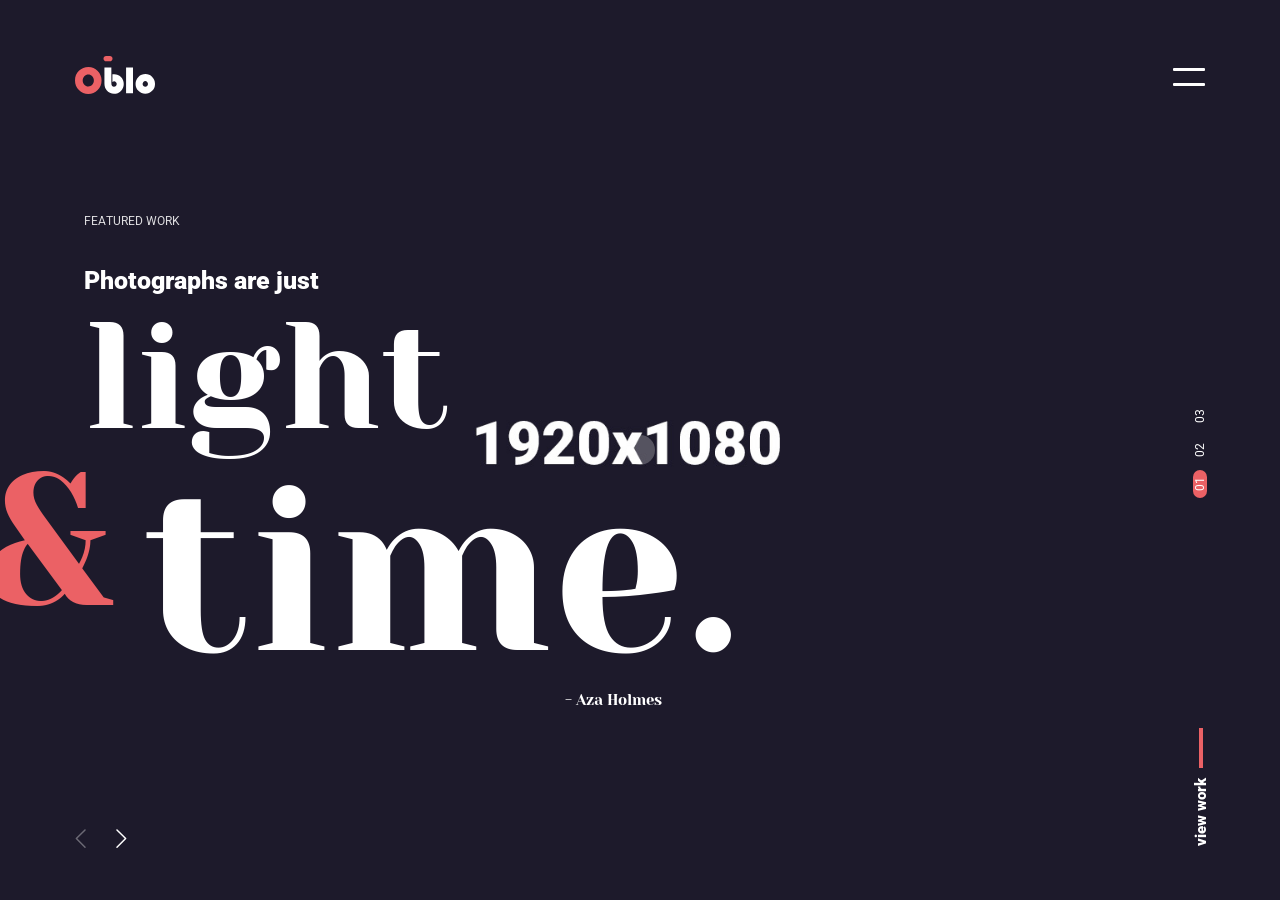
==== index.html @ b9b853b9 "initial commit after videos" ====
<!DOCTYPE html>
<html lang="en" xmlns="http://www.w3.org/1999/xhtml">
  <head>
    <title>Oblo - Showcase Portfolio & Agency Template</title>
    <meta http-equiv="Content-Type" content="text/html; charset=utf-8" />
    <meta http-equiv="X-UA-Compatible" content="IE=edge" />
    <meta name="viewport" content="width=device-width, initial-scale=1" />
    <meta name="HandheldFriendly" content="true" />
    <meta name="author" content="beshleyua" />
    <meta
      name="description"
      content="Creative Agency Portfolio HTML5 Template. Best suited for Portfolio, Agency, Photography, Showcases."
    />

    <!-- fontawesome CSS -->
    <link
      rel="stylesheet"
      href="https://use.fontawesome.com/releases/v5.8.0/css/all.css"
    />

    <!-- fonts googleapis CSS -->
    <link rel="preconnect" href="https://fonts.gstatic.com" />
    <link
      href="https://fonts.googleapis.com/css2?family=Roboto:ital,wght@0,100;0,300;0,400;0,500;0,700;0,900;1,100;1,300;1,400;1,500;1,700;1,900&display=swap"
      rel="stylesheet"
    />
    <link
      href="https://fonts.googleapis.com/css2?family=Yeseva+One&display=swap"
      rel="stylesheet"
    />
    <link
      href="https://fonts.googleapis.com/css2?family=Mr+De+Haviland&display=swap"
      rel="stylesheet"
    />

    <!-- Bootstrap CSS -->
    <link rel="stylesheet" href="css/bootstrap.min.css" />

    <!-- CSS STYLES -->
    <link rel="stylesheet" href="css/animate.css" />
    <link rel="stylesheet" href="css/magnific-popup.css" />
    <link rel="stylesheet" href="css/splitting.css" />
    <link rel="stylesheet" href="css/swiper.css" />
    <link rel="stylesheet" href="css/main.css" />

    <!--[if lt IE 9]>
      <script src="http://css3-mediaqueries-js.googlecode.com/svn/trunk/css3-mediaqueries.js"></script>
      <script src="http://html5shim.googlecode.com/svn/trunk/html5.js"></script>
    <![endif]-->

    <!-- Favicon -->
    <link rel="shortcut icon" href="favicon.ico" type="image/x-icon" />
    <link rel="icon" href="favicon.ico" type="image/x-icon" />
  </head>

  <body>
    <div class="page">
      <!-- Preloader -->
      <div class="preloader">
        <div class="centrize full-width">
          <div class="vertical-center">
            <div class="spinner"></div>
          </div>
        </div>
      </div>

      <!-- Header -->
      <header class="header">
        <!-- Navbar -->
        <div class="navbar">
          <!-- logo -->
          <div class="logo">
            <a href="index.html"><img src="images/logo.svg" alt="" /></a>
          </div>

          <!-- menu btn -->
          <a href="#" class="menu-btn full"><span></span></a>
        </div>

        <!-- Menu Full Overlay -->
        <div class="menu-full-overlay">
          <div class="menu-full-container">
            <div class="container">
              <div class="row">
                <div class="col-xs-12 col-sm-12 col-md-12 col-lg-7 offset-1">
                  <!-- menu full -->
                  <div class="menu-full">
                    <ul>
                      <li class="has-children">
                        <a
                          href="#"
                          class="splitting-text-anim-2"
                          data-splitting="chars"
                          >home</a
                        >
                        <ul>
                          <li class="scrolla-element-anim-1">
                            <a
                              href="index.html"
                              class="splitting-text-anim-1"
                              data-splitting="chars"
                              >main slider</a
                            >
                          </li>
                          <li class="scrolla-element-anim-1">
                            <a
                              href="index-half.html"
                              class="splitting-text-anim-1"
                              data-splitting="chars"
                              >half slider</a
                            >
                          </li>
                          <li class="scrolla-element-anim-1">
                            <a
                              href="index-fullscreen.html"
                              class="splitting-text-anim-1"
                              data-splitting="chars"
                              >fullscreen slider</a
                            >
                          </li>
                          <li class="scrolla-element-anim-1">
                            <a
                              href="index-carousel.html"
                              class="splitting-text-anim-1"
                              data-splitting="chars"
                              >horizontal carousel</a
                            >
                          </li>
                          <li class="scrolla-element-anim-1">
                            <a
                              href="index-onepage.html"
                              class="splitting-text-anim-1"
                              data-splitting="chars"
                              >onepage</a
                            >
                          </li>
                        </ul>
                      </li>
                      <li class="has-children">
                        <a
                          href="#"
                          class="splitting-text-anim-2"
                          data-splitting="chars"
                          >about</a
                        >
                        <ul>
                          <li class="scrolla-element-anim-1">
                            <a
                              href="about-us.html"
                              class="splitting-text-anim-1"
                              data-splitting="chars"
                              >about us</a
                            >
                          </li>
                          <li class="scrolla-element-anim-1">
                            <a
                              href="about.html"
                              class="splitting-text-anim-1"
                              data-splitting="chars"
                              >about me</a
                            >
                          </li>
                        </ul>
                      </li>
                      <li class="has-children">
                        <a
                          href="#"
                          class="splitting-text-anim-2"
                          data-splitting="chars"
                          >work</a
                        >
                        <ul>
                          <li class="scrolla-element-anim-1">
                            <a
                              href="works-2-column.html"
                              class="splitting-text-anim-1"
                              data-splitting="chars"
                              >works 2 column</a
                            >
                          </li>
                          <li class="scrolla-element-anim-1">
                            <a
                              href="works-3-column.html"
                              class="splitting-text-anim-1"
                              data-splitting="chars"
                              >works 3 column</a
                            >
                          </li>
                          <li class="scrolla-element-anim-1">
                            <a
                              href="works-creative.html"
                              class="splitting-text-anim-1"
                              data-splitting="chars"
                              >works creative</a
                            >
                          </li>
                          <li class="scrolla-element-anim-1">
                            <a
                              href="gallery-2-column.html"
                              class="splitting-text-anim-1"
                              data-splitting="chars"
                              >gallery 2 column</a
                            >
                          </li>
                          <li class="scrolla-element-anim-1">
                            <a
                              href="gallery-3-column.html"
                              class="splitting-text-anim-1"
                              data-splitting="chars"
                              >gallery 3 column</a
                            >
                          </li>
                          <li class="scrolla-element-anim-1">
                            <a
                              href="work-single.html"
                              class="splitting-text-anim-1"
                              data-splitting="chars"
                              >work single</a
                            >
                          </li>
                          <li class="scrolla-element-anim-1">
                            <a
                              href="work-single-v2.html"
                              class="splitting-text-anim-1"
                              data-splitting="chars"
                              >work single 2</a
                            >
                          </li>
                        </ul>
                      </li>
                      <li>
                        <a
                          href="contacts.html"
                          class="splitting-text-anim-2"
                          data-splitting="chars"
                          >contact</a
                        >
                      </li>
                      <li>
                        <a
                          href="blog.html"
                          class="splitting-text-anim-2"
                          data-splitting="chars"
                          >blog</a
                        >
                      </li>
                    </ul>
                  </div>
                </div>
              </div>
            </div>
          </div>

          <!-- social -->
          <div class="menu-social-links">
            <a
              href="#"
              target="blank"
              class="splitting-text-anim-1"
              data-splitting="chars"
            >
              Instagram
            </a>
            <a
              href="#"
              target="blank"
              class="splitting-text-anim-1"
              data-splitting="chars"
            >
              Facebook
            </a>
            <a
              href="#"
              target="blank"
              class="splitting-text-anim-1"
              data-splitting="chars"
            >
              Twitter
            </a>
            <a
              href="#"
              target="blank"
              class="splitting-text-anim-1"
              data-splitting="chars"
            >
              linkedin
            </a>
          </div>
        </div>
      </header>

      <!-- Wrapper -->
      <div class="wrapper">
        <!-- Section Main Slider -->
        <div
          class="section main-slider"
          data-dispimgpath="images/pointilize.jpg"
        >
          <div class="swiper-container">
            <div class="swiper-wrapper">
              <div class="swiper-slide">
                <!-- image -->
                <div class="slide">
                  <img
                    src="images/started_slide1.jpg"
                    class="main-slide-item__image"
                    alt=""
                  />
                </div>

                <!-- slide titles -->
                <div class="slide-titles">
                  <div class="container">
                    <div class="row">
                      <div class="col-xs-12 col-sm-12 col-md-12 col-lg-12">
                        <!-- title -->
                        <div class="titles">
                          <div
                            class="label splitting-text-anim-1"
                            data-splitting
                          >
                            featured work
                          </div>
                          <div
                            class="subtitle splitting-text-anim-1"
                            data-splitting
                          >
                            Photographs are just
                          </div>
                          <div class="title">
                            <div
                              class="title-inner splitting-text-anim-2"
                              data-splitting
                            >
                              light<br />
                              <em>&</em> <strong>time.</strong>
                            </div>
                            <span
                              class="author-text splitting-text-anim-1"
                              data-splitting
                              >- Aza Holmes</span
                            >
                          </div>
                        </div>
                      </div>
                    </div>
                  </div>
                  <div class="view-btn">
                    <a
                      href="work-single.html"
                      data-splitting
                      class="splitting-text-anim-1"
                      >view work</a
                    >
                  </div>
                </div>
              </div>

              <div class="swiper-slide">
                <!-- image -->
                <div class="slide">
                  <img
                    src="images/started_slide2.jpg"
                    class="main-slide-item__image"
                    alt=""
                  />
                </div>

                <!-- slide titles -->
                <div class="slide-titles">
                  <div class="container">
                    <div class="row">
                      <div class="col-xs-12 col-sm-12 col-md-12 col-lg-12">
                        <div class="titles right dark">
                          <div
                            class="label splitting-text-anim-1"
                            data-splitting
                          >
                            featured work
                          </div>
                          <div
                            class="subtitle splitting-text-anim-1"
                            data-splitting
                          >
                            Let’s
                          </div>
                          <div class="title">
                            <div
                              class="title-inner splitting-text-anim-2"
                              data-splitting
                            >
                              have <br />
                              fun. <br />
                              be fit!
                            </div>
                          </div>
                        </div>
                      </div>
                    </div>
                  </div>
                  <div class="view-btn">
                    <a
                      href="work-single-v2.html"
                      data-splitting
                      class="splitting-text-anim-1"
                      >view work</a
                    >
                  </div>
                </div>
              </div>

              <div class="swiper-slide">
                <!-- image -->
                <div class="slide">
                  <img
                    src="images/started_slide3.jpg"
                    class="main-slide-item__image"
                    alt=""
                  />
                </div>

                <!-- slide titles -->
                <div class="slide-titles">
                  <div class="container">
                    <div class="row">
                      <div class="col-xs-12 col-sm-12 col-md-12 col-lg-12">
                        <div class="titles dark center">
                          <div
                            class="label splitting-text-anim-1"
                            data-splitting
                          >
                            featured work
                          </div>
                          <div class="title">
                            <div
                              class="title-inner splitting-text-anim-2"
                              data-splitting
                            >
                              God is in the details
                            </div>
                          </div>
                          <div
                            class="subtitle splitting-text-anim-1"
                            data-splitting
                          >
                            Let’s create beautiful world
                          </div>
                        </div>
                      </div>
                    </div>
                  </div>
                  <div class="view-btn">
                    <a
                      href="work-single.html"
                      data-splitting
                      class="splitting-text-anim-1"
                      >view work</a
                    >
                  </div>
                </div>
              </div>
            </div>

            <!-- pagination -->
            <div
              class="swiper-pagination scrolla-element-anim-1 scroll-animate"
              data-animate="active"
            ></div>

            <!-- navigation -->
            <div class="swiper-buttons">
              <div class="swiper-button-prev scene-nav scene-nav--prev"></div>
              <div class="swiper-button-next scene-nav scene-nav--next"></div>
            </div>
          </div>

          <!-- slides -->
          <div class="canvas main-slider-items__image"></div>
        </div>
      </div>
    </div>

    <!-- cursor -->
    <div class="cursor"></div>

    <!-- Scripts -->
    <script src="js/jquery.min.js"></script>
    <script src="js/bootstrap.bundle.min.js"></script>
    <script src="js/jquery.validate.min.js"></script>
    <script src="js/swiper.min.js"></script>
    <script src="js/splitting.min.js"></script>
    <script src="js/TweenMax.min.js"></script>
    <script src="js/pixi.min.js"></script>
    <script src="js/cursor.js"></script>
    <script src="js/magnific-popup.js"></script>
    <script src="js/imagesloaded.pkgd.js"></script>
    <script src="js/isotope.pkgd.js"></script>
    <script src="js/jquery.scrolla.js"></script>
    <script src="js/skrollr.js"></script>
    <script src="js/main-slider.js"></script>
    <script src="js/full-slider.js"></script>
    <script src="js/half-slider.js"></script>
    <script src="js/ex-slider.js"></script>
    <script src="js/hero-started.js"></script>
    <script src="js/script.js"></script>
    <!--<script src="js/lazysizes.min.js" async=""></script>
	<script>
		/*Lazy*/
		document.addEventListener('lazybeforeunveil', function(e){
			var bg = e.target.getAttribute('data-bg');
			if(bg){
				e.target.style.backgroundImage = 'url(' + bg + ')';
			}
		});
	</script>-->
  </body>
</html>
---- css/splitting.css ----
/* Recommended styles for Splitting */
.splitting .word,
.splitting .char {
  display: inline-block;
}

/* Psuedo-element chars */
.splitting .char {
  position: relative;
}

/**
 * Populate the psuedo elements with the character to allow for expanded effects
 * Set to `display: none` by default; just add `display: block` when you want
 * to use the psuedo elements
 */
.splitting .char::before,
.splitting .char::after {
  content: attr(data-char);
  position: absolute;
  top: 0;
  left: 0;
  visibility: hidden;
  transition: inherit;
  user-select: none;
}

/* Expanded CSS Variables */

.splitting {
  /* The center word index */
  --word-center: calc((var(--word-total) - 1) / 2);

  /* The center character index */
  --char-center: calc((var(--char-total) - 1) / 2);

  /* The center character index */
  --line-center: calc((var(--line-total) - 1) / 2);
}

.splitting .word {
  /* Pecent (0-1) of the word's position */
  --word-percent: calc(var(--word-index) / var(--word-total));

  /* Pecent (0-1) of the line's position */
  --line-percent: calc(var(--line-index) / var(--line-total));
}

.splitting .char {
  /* Percent (0-1) of the char's position */
  --char-percent: calc(var(--char-index) / var(--char-total));

  /* Offset from center, positive & negative */
  --char-offset: calc(var(--char-index) - var(--char-center));

  /* Absolute distance from center, only positive */
  --distance: calc(
     (var(--char-offset) * var(--char-offset)) / var(--char-center)
  );

  /* Distance from center where -1 is the far left, 0 is center, 1 is far right */
  --distance-sine: calc(var(--char-offset) / var(--char-center));

  /* Distance from center where 1 is far left/far right, 0 is center */
  --distance-percent: calc((var(--distance) / var(--char-center)));
}

.splitting.cells img { width: 100%; display: block; }

@supports ( display: grid ) {
  .splitting.cells {
    position: relative;
    overflow: hidden;
    background-size: cover;
    visibility: hidden;
  }

  .splitting .cell-grid {
    background: inherit;
    position: absolute;
    top: 0; 
    left: 0; 
    width: 100%; 
    height: 100%;
    display: grid;
    grid-template: repeat( var(--row-total), 1fr ) / repeat( var(--col-total), 1fr );
  }

  .splitting .cell {
    background: inherit;
    position: relative;
    overflow: hidden;
  }

  .splitting .cell-inner {
    background: inherit;
    position: absolute;
    visibility: visible;
    /* Size to fit the whole container size */
    width: calc(100% * var(--col-total));
    height: calc(100% * var(--row-total));
    /* Position properly */
    left: calc(-100% * var(--col-index));
    top: calc(-100% * var(--row-index));
  }

  /* Helper variables for advanced effects */
  .splitting .cell {
    --center-x: calc((var(--col-total) - 1) / 2);
    --center-y: calc((var(--row-total) - 1) / 2);

    /* Offset from center, positive & negative */
    --offset-x: calc(var(--col-index) - var(--center-x));
    --offset-y: calc(var(--row-index) - var(--center-y));

    /* Absolute distance from center, only positive */
    --distance-x: calc( (var(--offset-x) * var(--offset-x)) / var(--center-x) );

    /* Absolute distance from center, only positive */
    --distance-y: calc( (var(--offset-y) * var(--offset-y)) / var(--center-y) );
  }
}
---- css/main.css ----
/**
*	Oblo - Creative Agency & Portfolio Template (HTML)
*	Version: 1.1.0
*	Author: beshleyua
*	Author URL: http://themeforest.net/user/beshleyua
*	Copyright © Oblo by beshleyua. All Rights Reserved.
**/

/* TABLE OF CONTENTS
  - Base Styles
  |--Typography
  |--Alignment
  |--Wrapper
  |--Breadcrumbs
  |--Preloader
  |--Cursor
  |--Swiper
  |--Animations
  |--Alignment
  |--Alignment
  - Plugins
  - Header
  |--Menu Horizontal
  |--Menu Full Overlay
  - Footer
  - Pages
  |--Section Main Slider
  |--Section Full Slider
  |--Section Half Slider
  |--Section Inner Titles
  |--Section Started Heading
  |--Section Hero Started
  |--Section Profile
  |--Section Quote
  |--Section Experience
  |--Section Awwards
  |--Section Partners
  |--Section Newslatter
  |--Section Works
  |--Section Works Carousel
  |--Section Contacts Started
  |--Section Contacts Map
  |--Section Contacts Form
  |--Section Project Started
  |--Section Project Details
  |--Section Project Description
  |--Section Quote Large
  |--Section Image Large
  |--Section Video Large
  |--Section Gallery Carousel
  |--Section Gallery
  |--Section Navigation
  |--Section Archive
  |--Section Services
  |--Section Team
  |--Section Blog
  |--Section Sidebar
  - Responsive
*/


/**
* Base Styles
**/

* {
  outline: none;
  box-sizing: border-box;
  -webkit-box-sizing: border-box;
}

::-webkit-input-placeholder {
  color: rgba(255, 255, 255, 0.5);
}

::-moz-placeholder {
  color: rgba(255, 255, 255, 0.5);
}

:-moz-placeholder {
  color: rgba(255, 255, 255, 0.5);
}

:-ms-input-placeholder {
  color: rgba(255, 255, 255, 0.5);
}

html,
body {
  margin: 0;
  padding: 0;
  height: auto !important;
  background: #21202e;
  font-size: 18px;
  color: #c0c0c7;
  font-family: "Roboto", sans-serif;
  font-weight: 400;
  line-height: 1.6;
  -webkit-font-smoothing: antialiased;
  -webkit-text-size-adjust: 100%;
}

body.no-scroll {
  overflow: hidden;
}

a {
  color: #eb6165;
  text-decoration: none;
  cursor: pointer;
}

a:link {
  color: #eb6165;
}

a:active {
  color: #eb6165;
}

a:visited {
  color: #eb6165;
}

a:hover {
  text-decoration: underline;
}

a img {
  border: none;
}

img {
  max-width: 100%;
}

input,
textarea,
button {
  font-family: "Roboto";
}

label {
  cursor: pointer;
}

iframe {
  max-width: 100%;
}

.comment-form-cookies-consent input {
  margin-right: 10px;
  position: relative;
  top: 7px;
}

.comment-form-cookies-consent label {
  display: inline-block;
  vertical-align: top;
}

.clear {
  clear: both;
}

strong {
  font-weight: 700;
}

.canvas {
  pointer-events: none;
}

.canvas canvas {
  display: block;
  position: absolute;
  left: 0;
  top: 0;
  max-height: 100%;
  max-width: 100%;
  width: 100%;
  height: 100%;
  -o-object-fit: cover;
  object-fit: cover;
}


/* - Typography */

h1,
h2,
h3,
h4,
h5,
h6 {
  font-weight: 900;
  font-family: "Roboto";
  margin: 0;
  margin-top: 30px;
  margin-bottom: 30px;
  color: #FFF;
  line-height: 1.3;
}

h1 {
  font-size: 48px;
}

h2 {
  font-size: 42px;
}

h3 {
  font-size: 36px;
}

h4 {
  font-size: 30px;
}

h5 {
  font-size: 24px;
}

h6 {
  font-size: 18px;
}

.h2-title-size {
  font-size: 64px!important;
}

p {
  padding: 0;
  margin: 30px 0;
}

strong {
  font-weight: 700;
}

@media screen and (max-width: 720px) {
  h1 {
    font-size: 31px;
  }
  .h2-title-size {
    font-size: 40px!important;
  }
  h2 {
    font-size: 28px;
  }
  h3 {
    font-size: 25px;
  }
  h4 {
    font-size: 22px;
  }
  h5 {
    font-size: 19px;
  }
  h6 {
    font-size: 16px;
  }
}

a {
  color: #FFF;
  text-decoration: underline;
  outline: none;
}

a:hover {
  text-decoration: none;
  color: #eb6165;
}

a.btn,
.btn,
a.btn-link,
.btn-link,
button,
input[type="submit"] {
  padding: 0 50px;
  position: relative;
  overflow: hidden;
  display: inline-block;
  vertical-align: top;
  font-size: 18px;
  color: #FFF;
  font-weight: 900;
  height: 62px;
  line-height: 60px;
  text-align: center;
  text-decoration: none;
  border: 2px solid #eb6165;
  outline: none!important;
  box-shadow: none!important;
  cursor: pointer;
  border-radius: 0;
  -webkit-border-radius: 0;
  transition: all 0.7s cubic-bezier(0.3, 0, 0.3, 1);
  -webkit-transition: all 0.7s cubic-bezier(0.3, 0, 0.3, 1);
}

.readmore .btn-link {
  padding: 0 30px;
  height: 52px;
  line-height: 48px;
}

input[type="submit"] {
  background-color: #eb6165;
}

a.btn:before,
.btn:before,
a.btn-link:before,
.btn-link:before,
button:before {
  content: '';
  position: absolute;
  left: -10%;
  top: -40%;
  width: 120%;
  height: 120%;
  background: #eb6165;
  transition: all 0.7s cubic-bezier(0.3, 0, 0.3, 1);
  -webkit-transition: all 0.7s cubic-bezier(0.3, 0, 0.3, 1);
  transform: translate3d(0, -100%, 0) skew(-10deg, -10deg);
  -webkit-transform: translate3d(0, -100%, 0) skew(-10deg, -10deg);
  z-index: -1;
}

a.btn:hover,
.btn:hover,
a.btn-link:hover,
.btn-link:hover {
  color: #FFF;
}

a.btn:hover:before,
.btn:hover:before,
a.btn-link:hover:before,
.btn-link:hover:before {
  top: -20%;
  transform: translate3d(0, 0, 0) skew(0deg);
  -webkit-transform: translate3d(0, 0, 0) skew(0deg);
}

input[type="text"],
input[type="email"],
input[type="search"],
input[type="password"],
input[type="tel"],
input[type="address"],
input[type="number"],
textarea {
  position: relative;
  padding: 0 20px;
  display: block;
  width: 100%;
  height: 62px;
  font-family: "Roboto";
  font-size: 18px;
  color: #FFF;
  resize: none;
  outline: 0;
  background: none;
  border: 1px solid #c0c0c7;
  border-radius: 0;
  -moz-border-radius: 0;
  -webkit-border-radius: 0;
  -khtml-border-radius: 0;
  transition: all 0.7s cubic-bezier(0.3, 0, 0.3, 1);
  -moz-transition: all 0.7s cubic-bezier(0.3, 0, 0.3, 1);
  -webkit-transition: all 0.7s cubic-bezier(0.3, 0, 0.3, 1);
  -o-transition: all 0.7s cubic-bezier(0.3, 0, 0.3, 1);
}

input:focus,
textarea:focus {
  border-color: #FFF;
  color: #FFF;
}

textarea {
  height: 270px;
  padding-top: 15px;
  padding-bottom: 15px;
  resize: none;
}

label,
legend {
  display: block;
  padding-bottom: 10px;
  font-family: "Roboto";
  font-size: 18px;
}

fieldset {
  border-width: 0;
  padding: 0;
}

input[type="checkbox"],
input[type="radio"] {
  display: inline;
}

label.error {
  padding-top: 5px;
  font-family: "Roboto";
  font-size: 14px;
  color: red;
  display: none;
}

ul {
  list-style: disc;
  margin-top: 30px;
  margin-bottom: 30px;
  padding-left: 0px;
  list-style-position: inside;
}

ol {
  list-style: decimal;
  margin-top: 30px;
  margin-bottom: 30px;
  padding-left: 0px;
  list-style-position: inside;
}

ul ul,
ol ol,
ul ol,
ol ul {
  margin-top: 15px;
  margin-bottom: 15px;
  margin-left: 15px;
}

code {
  padding: 0 4px;
  font-size: 14px;
  font-style: italic;
  text-decoration: none;
  display: inline-block;
  vertical-align: middle;
  overflow: auto;
  max-width: 100%;
  white-space: nowrap;
}

pre {
  margin: 30px 0;
  padding: 0;
  max-width: 100%;
  overflow: auto;
  white-space: pre;
  font-size: 14px;
}

mark,
ins {
  background: #333;
  text-decoration: none;
}

dt {
  margin-bottom: 5px;
  font-weight: 700;
}

dd {
  margin-top: 0;
  margin-bottom: 30px;
  margin-left: 30px;
}

.block-quote,
blockquote,
.block-quote,
.wp-block-quote,
.wp-block-quote.is-large,
.wp-block-quote.is-style-large,
.wp-block-pullquote {
  position: relative;
  margin: 50px 0;
  padding: 0 50px;
  padding-top: 35px;
  font-family: "Roboto";
  font-size: 25px;
  line-height: 1.3;
  color: #FFF;
  font-weight: 900;
}

.block-quote:before,
blockquote:before,
.block-quote:before,
.wp-block-quote:before,
.wp-block-quote.is-large:before,
.wp-block-quote.is-style-large:before,
.wp-block-pullquote:before {
  content: '';
  position: absolute;
  top: 0;
  left: 0;
  width: 37px;
  height: 32px;
  background: url(../images/quote_ic.png) no-repeat;
  background-size: contain;
}

.block-quote p,
blockquote p,
.block-quote p,
.wp-block-quote p,
.wp-block-quote.is-large p,
.wp-block-quote.is-style-large p,
.wp-block-pullquote p {
  font-size: 25px;
  margin-bottom: 0;
  font-style: normal;
}

@media only screen and (max-width: 576px) {
  .block-quote,
  blockquote,
  .block-quote,
  .wp-block-quote,
  .wp-block-quote.is-large,
  .wp-block-quote.is-style-large,
  .wp-block-pullquote {
    font-size: 20px;
    margin: 20px 0;
  }
  .block-quote p,
  blockquote p,
  .block-quote p,
  .wp-block-quote p,
  .wp-block-quote.is-large p,
  .wp-block-quote.is-style-large p,
  .wp-block-pullquote p {
    font-size: 20px;
  }
  .block-quote p br,
  blockquote p br,
  .block-quote p br,
  .wp-block-quote p br,
  .wp-block-quote.is-large p br,
  .wp-block-quote.is-style-large p br,
  .wp-block-pullquote p br {
    display: none;
  }
}

.block-quote cite,
blockquote cite,
.block-quote cite,
.wp-block-quote cite,
.wp-block-quote.is-large cite,
.wp-block-quote.is-style-large cite,
.wp-block-pullquote cite {
  font-family: "Yeseva One";
  font-size: 16px;
  font-style: normal;
  display: block;
  margin-top: 15px;
  position: relative;
  text-align: left;
  font-weight: 400;
}

.block-quote cite em,
blockquote cite em,
.block-quote cite em,
.wp-block-quote cite em,
.wp-block-quote.is-large cite em,
.wp-block-quote.is-style-large cite em,
.wp-block-pullquote cite {
  font-style: normal;
}

/*.block-quote.has-background:before,
.wp-block-quote.has-background:before,
.wp-block-quote.is-large.has-background:before,
.wp-block-quote.is-style-large.has-background:before,
.wp-block-pullquote.has-background:before,
blockquote.has-background:before {
  display: none;
}*/

.block-quote.has-background blockquote,
.wp-block-quote.has-background blockquote,
.wp-block-quote.is-large.has-background blockquote,
.wp-block-quote.is-style-large.has-background blockquote,
.wp-block-pullquote.has-background blockquote,
blockquote.has-background blockquote {
  padding: 20px 0;
}

.block-quote.has-background:before,
.wp-block-quote.has-background:before,
.wp-block-quote.is-large.has-background:before,
.wp-block-quote.is-style-large.has-background:before,
.wp-block-pullquote.has-background:before,
blockquote.has-background:before {
  left: 10px;
  top: 10px;
}

.block-quote.has-text-align-right::before,
.wp-block-quote.has-text-align-right::before,
.wp-block-pullquote.has-text-align-right::before,
blockquote.has-text-align-right::before {
  left: auto;
  right: 0;
}

.block-quote.has-text-align-right cite,
.wp-block-quote.has-text-align-right cite,
.wp-block-quote.is-large.has-text-align-right cite,
.wp-block-quote.is-style-large.has-text-align-right cite,
.wp-block-pullquote.has-text-align-right cite,
blockquote.has-text-align-right cite {
  text-align: right;
}

.block-quote cite br,
.wp-block-quote cite br,
.wp-block-quote.is-large cite br,
.wp-block-quote.is-style-large cite br,
.wp-block-pullquote cite br,
blockquote cite br {
  display: none;
}

.wp-block-pullquote {
  padding: 30px;
  text-align: left;
}

.wp-block-pullquote blockquote {
  margin-top: 0;
  margin-bottom: 0;
  padding-top: 0;
  padding-bottom: 0;
  border: none;
}

.wp-block-pullquote blockquote:before {
  display: none;
}

.wp-block-cover-image .wp-block-subhead:not(.has-text-color),
.wp-block-cover-image h1:not(.has-text-color),
.wp-block-cover-image h2:not(.has-text-color),
.wp-block-cover-image h3:not(.has-text-color),
.wp-block-cover-image h4:not(.has-text-color),
.wp-block-cover-image h5:not(.has-text-color),
.wp-block-cover-image h6:not(.has-text-color),
.wp-block-cover-image p:not(.has-text-color),
.wp-block-cover .wp-block-subhead:not(.has-text-color),
.wp-block-cover h1:not(.has-text-color),
.wp-block-cover h2:not(.has-text-color),
.wp-block-cover h3:not(.has-text-color),
.wp-block-cover h4:not(.has-text-color),
.wp-block-cover h5:not(.has-text-color),
.wp-block-cover h6:not(.has-text-color),
.wp-block-cover p:not(.has-text-color) {
  color: #fff;
}

.bypostauthor {
  border-top: none;
}

/*.wp-block-column .block-quote::before,
.wp-block-column .wp-block-quote::before,
.wp-block-column .wp-block-pullquote::before,
.wp-block-column blockquote::before {
  display: none;
}*/

.wp-block-table {
  margin: 30px 0;
}

.wp-block-table table {
  margin: 0!important;
}

.wp-block-calendar a {
  text-decoration: none;
  color: #eb6165;
}

.wp-block-column p:first-child,
.wp-block-column ul:first-child,
.wp-block-column ol:first-child,
.wp-block-column blockquote:first-child {
  margin-top: 0;
}

.wp-block-column p:last-child,
.wp-block-column ul:last-child,
.wp-block-column ol:last-child,
.wp-block-column blockquote:last-child {
  margin-bottom: 0;
}

.wp-block-columns {
  margin-bottom: 1.2rem;
}

.post-content .has-medium-font-size {
  line-height: 1.6;
}

.post-content .has-large-font-size {
  line-height: 1.4;
}

input[type=checkbox],
input[type=radio] {
  display: inline-block;
  vertical-align: top;
}

.blocks-gallery-caption {
  margin-bottom: 2rem;
}

.wp-caption-text,
.wp-block-image figcaption,
.wp-block-video figcaption,
.wp-block-embed figcaption {
  padding: 10px;
}

select,
.custom-select {
  background-color: #fff;
  border: 1px solid #4f4a6b;
  border-radius: 6px;
  -webkit-box-shadow: none;
  box-shadow: none;
  color: #FFF;
  line-height: 1;
  height: 48px;
  padding: 0 1.125rem;
  position: relative;
  width: 100%;
  -webkit-appearance: none;
  -moz-appearance: none;
  appearance: none;
}

select,
.custom-select {
  background: url(../images/caret-down.svg) no-repeat right 1.125rem center/12px 12px;
}

.wp-caption-text,
.wp-block-image figcaption,
.wp-block-video figcaption,
.wp-block-embed figcaption {
  max-width: 100%;
  margin: 0;
  padding: 10px 10px 0 10px;
  text-align: center;
  font-size: 14px;
  font-style: italic;
  opacity: 0.75;
}

.wp-block-button {
  margin-bottom: 30px;
}

.post-content .gallery {
  margin: 0 -15px;
}

.post-content .gallery .gallery-item {
  padding: 15px;
  display: inline-block;
  vertical-align: top;
  width: 33.333%;
  text-align: center;
}

.post-content .gallery.gallery-columns-1 .gallery-item {
  width: 100%;
}

.post-content .gallery.gallery-columns-2 .gallery-item {
  width: 50%;
}

.post-content .gallery.gallery-columns-3 .gallery-item {
  width: 33.333%;
}

.post-content .gallery.gallery-columns-4 .gallery-item {
  width: 25%;
}

.post-content .gallery.gallery-columns-5 .gallery-item {
  width: 20%;
}

.gallery-item .wp-caption-text.gallery-caption {
  padding-top: 10px;
  font-size: 0.875rem;
}

hr {
  border-top: 1px solid #8d99a7;
}

.wp-block-button {
  margin-bottom: 1.2rem;
  line-height: normal;
}

.wp-block-button__link {
  -webkit-box-shadow: none;
  box-shadow: none;
  display: inline-block;
  margin: 0;
  text-align: center;
  text-decoration: none;
  overflow-wrap: break-word;
  background-color: #eb6165;
  border: 1px solid #eb6165;
  border-radius: 28px;
  color: #fff;
  cursor: pointer;
  font-size: .87rem;
  font-weight: 600;
  letter-spacing: .1rem;
  line-height: 1.6;
  overflow: hidden;
  padding: .8rem 2rem;
  position: relative;
  text-transform: uppercase;
  z-index: 1;
}

.is-style-squared .wp-block-button__link {
  border-radius: 0;
}

.is-style-outline .wp-block-button__link {
  background-color: transparent;
  color: #eb6165;
  border: 1px solid #eb6165;
}

.post-content .wp-block-archives {
  margin: 2rem 0;
}

.wp-block-latest-posts.wp-block-latest-posts__list {
  padding-left: 0;
}

.wp-block-search {
  margin-bottom: 1.9rem;
  position: relative;
  max-width: 300px;
}


/* - Alignment */

.align-center {
  text-align: center !important;
}

.align-right {
  text-align: right !important;
}

.align-left {
  text-align: left !important;
}

.pull-right {
  float: right !important;
}

.pull-left {
  float: left !important;
}

.pull-none {
  float: none !important;
}

.alignright {
  margin-left: 30px;
  margin-bottom: 30px;
  float: right;
  max-width: 50%;
}

.alignleft {
  margin-right: 30px;
  margin-bottom: 30px;
  float: left;
  max-width: 50%;
}

.aligncenter {
  margin-left: auto;
  margin-right: auto;
  display: block;
}

.full-width {
  max-width: 100%;
  width: 100%;
}

.full-max-width {
  max-width: 100%;
  width: auto;
}

.centrize {
  display: table;
  table-layout: fixed;
  height: 100%;
  position: relative;
  top: 0;
  left: 0;
  z-index: 2;
}

.vertical-center {
  display: table-cell;
  vertical-align: middle;
}

.text-uppercase {
  text-transform: uppercase !important;
}

.text-lowercase {
  text-transform: lowercase !important;
}

.text-capitalize {
  text-transform: capitalize !important;
}

.text-regular {
  font-weight: 400 !important;
}

.text-bold {
  font-weight: 700 !important;
}

.text-italic {
  font-style: italic !important;
}

.alert-success {
  color: #FFF;
  background: transparent;
  border: none;
}


/* - Wrapper */

.page {
  position: relative;
  overflow: hidden;
  min-height: 50vh;
}

.wrapper {
  position: relative;
}

@media (min-width: 1200px) {
  .container {
    width: 1200px;
  }
}

.fw {
  position: relative;
}

.fw:after {
  content: '';
  clear: both;
  display: block;
}

.col-xs-12 {
  position: relative;
}

.disabled {
  display: none;
}


/* - Breadcrumbs */

.breadcrumbs {
  position: relative;
  margin-top: 0;
  margin-bottom: 40px;
  font-size: 0;
  float: left;
  z-index: 2;
}

.breadcrumbs a,
.breadcrumbs span {
  position: relative;
  display: inline-block;
  vertical-align: top;
  font-size: 16px;
  line-height: 19px;
  color: #222;
  text-decoration: none;
}

.breadcrumbs a {
  color: #1979D5;
  text-decoration: none;
}

.breadcrumbs a:hover {
  text-decoration: underline;
}


/* - Preloader */

.preloader {
  position: fixed;
  top: 0;
  left: 0;
  width: 100%;
  height: 0%;
  text-align: center;
  z-index: 1000;
}

.preloader .centrize {
  height: 100vh;
}

.preloader:before {
  content: '';
  position: absolute;
  left: -10vw;
  top: -20vh;
  width: 120vw;
  height: 120vh;
  background: #101017;
}

.preloader .spinner {
  display: inline-block;
  width: 15px;
  height: 15px;
  background: #eb6165;
  border-radius: 15px;
  -webkit-animation: spinner 0.75s cubic-bezier(0.17, 0.37, 0.43, 0.67) infinite;
  animation: spinner 0.75s cubic-bezier(0.17, 0.37, 0.43, 0.67) infinite;
}

.preloader.loaded:before {
  -webkit-animation: preloader 0.75s cubic-bezier(0.3, 0, 0.3, 1) forwards;
  animation: preloader 0.75s cubic-bezier(0.3, 0, 0.3, 1) forwards;
}

@-webkit-keyframes preloader {
  0% {
    -webkit-transform: translate3d(0, 0, 0) skew(-10deg, -10deg);
    transform: translate3d(0, 0, 0) skew(-10deg, -10deg);
  }
  100% {
    -webkit-transform: translate3d(0, -100%, 0) skew(0deg);
    transform: translate3d(0, -100%, 0) skew(0deg);
  }
}

@-webkit-keyframes spinner {
  0% {
    width: 15px;
  }
  50% {
    width: 35px;
    padding: 4px;
  }
  100% {
    width: 15px;
  }
}

@keyframes spinner {
  0% {
    width: 15px;
  }
  50% {
    width: 35px;
    padding: 4px;
  }
  100% {
    width: 15px;
  }
}


/* - Cursor */

.cursor {
  position: fixed;
  top: 0;
  left: 0;
  width: 30px;
  height: 30px;
  opacity: 1;
  background: rgba(255, 255, 255, 0.25);
  border: 1px solid transparent;
  -o-transition: width 0.3s cubic-bezier(0.3, 0, 0.3, 1), height 0.3s cubic-bezier(0.3, 0, 0.3, 1), background 0.3s cubic-bezier(0.3, 0, 0.3, 1), margin 0.3s cubic-bezier(0.3, 0, 0.3, 1), opacity 0.7s cubic-bezier(0.3, 0, 0.3, 1);
  transition: width 0.3s cubic-bezier(0.3, 0, 0.3, 1), height 0.3s cubic-bezier(0.3, 0, 0.3, 1), background 0.3s cubic-bezier(0.3, 0, 0.3, 1), margin 0.3s cubic-bezier(0.3, 0, 0.3, 1), opacity 0.7s cubic-bezier(0.3, 0, 0.3, 1);
  -webkit-transition: width 0.3s cubic-bezier(0.3, 0, 0.3, 1), height 0.3s cubic-bezier(0.3, 0, 0.3, 1), background 0.3s cubic-bezier(0.3, 0, 0.3, 1), margin 0.3s cubic-bezier(0.3, 0, 0.3, 1), opacity 0.7s cubic-bezier(0.3, 0, 0.3, 1);
  z-index: 999;
  pointer-events: none;
  border-radius: 100%;
  -moz-border-radius: 100%;
  -webkit-border-radius: 100%;
  -khtml-border-radius: 100%;
}

.cursor.cursor-zoom {
  margin-top: -25px;
  margin-left: -25px;
  width: 80px;
  height: 80px;
  background: rgba(255, 255, 255, 0);
  border-color: rgba(255, 255, 255, 0.5);
}


/* - Swiper */

.swiper-container {
  width: 100%;
  height: 100%;
}

.swiper-slide {
  display: -webkit-box;
  display: -ms-flexbox;
  display: flex;
  -webkit-box-pack: center;
  -ms-flex-pack: center;
  justify-content: center;
  -webkit-box-align: center;
  -ms-flex-align: center;
  align-items: center;
}

.swiper-button-prev.swiper-button-disabled,
.swiper-button-next.swiper-button-disabled {
  pointer-events: none !important;
}


/* - Animations */

.splitting-text-anim-1 .char,
.splitting-text-anim-1 .word,
.splitting-text-anim-1 .line,
.splitting-text-anim-2 .char,
.splitting-text-anim-2 .word,
.splitting-text-anim-2 .line,
.splitting-text-anim-3 .char,
.splitting-text-anim-3 .word,
.splitting-text-anim-3 .line,
.splitting-text-anim-4 .char,
.splitting-text-anim-4 .word,
.splitting-text-anim-4 .line {
  -webkit-transition: opacity 0.3s linear, color 0.3s linear, -webkit-transform 0.3s cubic-bezier(0.3, 0, 0.3, 1);
  transition: opacity 0.3s linear, color 0.3s linear, -webkit-transform 0.3s cubic-bezier(0.3, 0, 0.3, 1);
  -o-transition: transform 0.3s cubic-bezier(0.3, 0, 0.3, 1), opacity 0.3s linear, color 0.3s linear;
  transition: transform 0.3s cubic-bezier(0.3, 0, 0.3, 1), opacity 0.3s linear, color 0.3s linear;
  transition: transform 0.3s cubic-bezier(0.3, 0, 0.3, 1), opacity 0.3s linear, color 0.3s linear, -webkit-transform 0.3s cubic-bezier(0.3, 0, 0.3, 1);
  -webkit-transform: translate(5px, 0) scale(0.95);
  -ms-transform: translate(5px, 0) scale(0.95);
  transform: translate(5px, 0) scale(0.95);
  opacity: 0;
}

.splitting-text-anim-1.animate__active .char,
.splitting-text-anim-1.animate__active .word,
.splitting-text-anim-1.animate__active .line,
.splitting-text-anim-2.animate__active .char,
.splitting-text-anim-2.animate__active .word,
.splitting-text-anim-2.animate__active .line,
.splitting-text-anim-3.animate__active .char,
.splitting-text-anim-3.animate__active .word,
.splitting-text-anim-3.animate__active .line,
.splitting-text-anim-4.animate__active .char,
.splitting-text-anim-4.animate__active .word,
.splitting-text-anim-4.animate__active .line {
  -webkit-transform: translate(0, 0) scale(1);
  -ms-transform: translate(0, 0) scale(1);
  transform: translate(0, 0) scale(1);
  opacity: 1;
}

.splitting-text-anim-1 .char {
  -webkit-transition-delay: calc(30ms * var(--char-index));
  -o-transition-delay: calc(30ms * var(--char-index));
  transition-delay: calc(30ms * var(--char-index));
}

.splitting-text-anim-1 .word {
  -webkit-transition-delay: calc(30ms * var(--word-index));
  -o-transition-delay: calc(30ms * var(--word-index));
  transition-delay: calc(30ms * var(--word-index));
}

.splitting-text-anim-1 .line {
  -webkit-transition-delay: calc(30ms * var(--line-index));
  -o-transition-delay: calc(30ms * var(--line-index));
  transition-delay: calc(30ms * var(--line-index));
}

.splitting-text-anim-2 .char {
  -webkit-transition-delay: calc(60ms * var(--char-index));
  -o-transition-delay: calc(60ms * var(--char-index));
  transition-delay: calc(60ms * var(--char-index));
}

.splitting-text-anim-2 .word {
  -webkit-transition-delay: calc(60ms * var(--word-index));
  -o-transition-delay: calc(60ms * var(--word-index));
  transition-delay: calc(60ms * var(--word-index));
}

.splitting-text-anim-2 .line {
  -webkit-transition-delay: calc(60ms * var(--line-index));
  -o-transition-delay: calc(60ms * var(--line-index));
  transition-delay: calc(60ms * var(--line-index));
}

.splitting-text-anim-3 .char {
  -webkit-transition-delay: calc(6ms * var(--char-index));
  -o-transition-delay: calc(6ms * var(--char-index));
  transition-delay: calc(6ms * var(--char-index));
}

.splitting-text-anim-3 .word {
  -webkit-transition-delay: calc(6ms * var(--word-index));
  -o-transition-delay: calc(6ms * var(--word-index));
  transition-delay: calc(6ms * var(--word-index));
}

.splitting-text-anim-3 .line {
  -webkit-transition-delay: calc(6ms * var(--line-index));
  -o-transition-delay: calc(6ms * var(--line-index));
  transition-delay: calc(6ms * var(--line-index));
}

.splitting-text-anim-4 .char {
  -webkit-transition-delay: calc(20ms * var(--char-index));
  -o-transition-delay: calc(20ms * var(--char-index));
  transition-delay: calc(20ms * var(--char-index));
}

.splitting-text-anim-4 .word {
  -webkit-transition-delay: calc(20ms * var(--word-index));
  -o-transition-delay: calc(20ms * var(--word-index));
  transition-delay: calc(20ms * var(--word-index));
}

.splitting-text-anim-4 .line {
  -webkit-transition-delay: calc(20ms * var(--line-index));
  -o-transition-delay: calc(20ms * var(--line-index));
  transition-delay: calc(20ms * var(--line-index));
}

.scrolla-element-anim-1 {
  -webkit-transition: opacity 0.4s linear, color 0.3s linear, -webkit-transform 0.7s cubic-bezier(0.3, 0, 0.3, 1);
  transition: opacity 0.4s linear, color 0.3s linear, -webkit-transform 0.7s cubic-bezier(0.3, 0, 0.3, 1);
  -o-transition: transform 0.7s cubic-bezier(0.3, 0, 0.3, 1), opacity 0.4s linear, color 0.3s linear;
  transition: transform 0.7s cubic-bezier(0.3, 0, 0.3, 1), opacity 0.4s linear, color 0.3s linear;
  transition: transform 0.7s cubic-bezier(0.3, 0, 0.3, 1), opacity 0.4s linear, color 0.3s linear, -webkit-transform 0.7s cubic-bezier(0.3, 0, 0.3, 1);
  -webkit-transform: translate(0, 20px);
  -ms-transform: translate(0, 20px);
  transform: translate(0, 20px);
  opacity: 0;
  -webkit-transition-delay: 100ms;
  -o-transition-delay: 100ms;
  transition-delay: 100ms;
}

.scrolla-element-anim-1.animate__active {
  -webkit-transform: translate(0, 0);
  -ms-transform: translate(0, 0);
  transform: translate(0, 0);
  opacity: 1;
}

.animate-active .splitting-text-anim-1 .char,
.animate-active .splitting-text-anim-1 .word,
.animate-active .splitting-text-anim-1 .line,
.animate-active .splitting-text-anim-2 .char,
.animate-active .splitting-text-anim-2 .word,
.animate-active .splitting-text-anim-2 .line,
.animate-active .splitting-text-anim-3 .char,
.animate-active .splitting-text-anim-3 .word,
.animate-active .splitting-text-anim-3 .line,
.animate-active .splitting-text-anim-4 .char,
.animate-active .splitting-text-anim-4 .word,
.animate-active .splitting-text-anim-4 .line,
.animate-active .scrolla-element-anim-1 .char,
.animate-active .scrolla-element-anim-1 .word,
.animate-active .scrolla-element-anim-1 .line {
  -webkit-transform: translate(0, 0) scale(1);
  -ms-transform: translate(0, 0) scale(1);
  transform: translate(0, 0) scale(1);
  opacity: 1;
}


/**
* Header
**/

.header {
  padding: 0 75px;
  position: absolute;
  left: 0;
  top: 50px;
  width: 100%;
  z-index: 90;
  transition: all 0.3s cubic-bezier(0.3, 0, 0.3, 1);
  -moz-transition: all 0.3s cubic-bezier(0.3, 0, 0.3, 1);
  -webkit-transition: all 0.3s cubic-bezier(0.3, 0, 0.3, 1);
  -o-transition: all 0.3s cubic-bezier(0.3, 0, 0.3, 1);
}

.header.opened {
  overflow: auto;
  -webkit-overflow-scrolling: touch;
  height: 100vh;
}

.header.sticky {
  padding-top: 30px;
  padding-bottom: 30px;
  position: fixed;
  top: 0;
  transform: translateZ(0) translateY(0);
  -webkit-transform: translateZ(0)  translateY(0);
}

@media screen and (min-width: 1200px) {
  .header.animate-in {
    animation: header_animate_one 0.8s cubic-bezier(0.3, 0, 0.3, 1) 0s forwards;
  }

  .header.animate-out {
    animation: header_animate_two 0.8s cubic-bezier(0.3, 0, 0.3, 1) 0s forwards;
  }

  @keyframes header_animate_one {
    0% {
      transform: translateZ(0) translateY(-100px);
    }
    100% {
      transform: translateZ(0) translateY(0px);
    }
  }

  @keyframes header_animate_two {
    0% {
      transform: translateZ(0) translateY(0px);
    }
    100% {
      transform: translateZ(0) translateY(-100px);
    }
  }
}

.admin-bar .header.sticky {
  top: 32px;
}

.header.default-sticky {
  background: #21202e;
}

.header .navbar {
  padding: 0;
  position: relative;
  height: 50px;
  z-index: 3;
}

.header .navbar:after {
  content: '';
  position: relative;
  clear: both;
  display: block;
}

.header .logo {
  margin-right: 30px;
  float: left;
  width: 80px;
  font-size: 0;
}

.header .logo a {
  display: -webkit-box;
  display: -ms-flexbox;
  display: flex;
  -webkit-box-pack: center;
  -ms-flex-pack: center;
  justify-content: center;
  -webkit-box-align: center;
  -ms-flex-align: center;
  align-items: center;
  width: 100%;
  height: 50px;
}

.header .logo img {
  max-width: 100%;
  height: auto;
  transition: all 0.3s cubic-bezier(0.3, 0, 0.3, 1);
  -moz-transition: all 0.3s cubic-bezier(0.3, 0, 0.3, 1);
  -webkit-transition: all 0.3s cubic-bezier(0.3, 0, 0.3, 1);
  -o-transition: all 0.3s cubic-bezier(0.3, 0, 0.3, 1);
}

.header .dropdown-toggle::after {
  vertical-align: .155em;
}

.menu-btn {
  margin-top: -14px;
  position: absolute;
  top: 50%;
  right: 0;
  width: 32px;
  height: 32px;
}

.menu-btn.default-menu-btn {
  display: none;
}

.header__builder .menu-btn,
.elementor-editor-active .menu-btn {
  margin-top: 0px;
  margin-left: auto;
  position: relative;
  top: 0;
  display: block;
  z-index: 3;
}

.menu-btn span {
  margin-top: -9px;
  position: absolute;
  left: 0;
  top: 50%;
  width: 100%;
  height: 18px;
  display: block;
}

.menu-btn span:before,
.menu-btn span:after {
  content: '';
  position: absolute;
  left: 0;
  top: 0;
  width: 100%;
  height: 3px;
  background: #FFF;
  transition: all 0.3s cubic-bezier(0.3, 0, 0.3, 1);
  -moz-transition: all 0.3s cubic-bezier(0.3, 0, 0.3, 1);
  -webkit-transition: all 0.3s cubic-bezier(0.3, 0, 0.3, 1);
  -o-transition: all 0.3s cubic-bezier(0.3, 0, 0.3, 1);
  border-radius: 1px;
  -moz-border-radius: 1px;
  -webkit-border-radius: 1px;
  -khtml-border-radius: 1px;
}

.menu-btn span:after {
  top: auto;
  bottom: 0;
}

.menu-btn.no-touch {
  pointer-events: none;
}

.menu-btn.active span {
  background: transparent;
}

.menu-btn.active span:before,
.menu-btn.active span:after {
  top: 8px;
  -ms-transform: rotate(-45deg);
  transform: rotate(-45deg);
  -webkit-transform: rotate(-45deg);
  -moz-transform: rotate(-45deg);
  -o-transform: rotate(-45deg);
}

.menu-btn.active span:after {
  -ms-transform: rotate(45deg);
  transform: rotate(45deg);
  -webkit-transform: rotate(45deg);
  -moz-transform: rotate(45deg);
  -o-transform: rotate(45deg);
}


/* Menu Horizontal */

.nav-menu-horizontal {
  margin: 0;
  padding: 0;
  margin-left: auto;
  list-style: none;
}

.nav-menu-horizontal li {
  margin-left: 40px;
  display: inline-block;
  vertical-align: top;
}

.nav-menu-horizontal li a {
  text-decoration: none;
  font-weight: 900;
  line-height: 2;
  color: #FFF;
  transition: all 0.3s cubic-bezier(0.3, 0, 0.3, 1);
  -moz-transition: all 0.3s cubic-bezier(0.3, 0, 0.3, 1);
  -webkit-transition: all 0.3s cubic-bezier(0.3, 0, 0.3, 1);
  -o-transition: all 0.3s cubic-bezier(0.3, 0, 0.3, 1);
}

.nav-menu-horizontal li a:hover {
  color: #eb6165;
}

.nav-menu-horizontal li:hover>ul {
  opacity: 1;
  visibility: visible;
  pointer-events: auto;
}

.nav-menu-horizontal li ul {
  margin: 0;
  padding: 12px 0;
  position: absolute;
  top: 36px;
  left: -20px;
  background: #101017;
  width: 200px;
  opacity: 0;
  visibility: hidden;
  pointer-events: none;
  transition: all 0.5s cubic-bezier(0.3, 0, 0.3, 1);
  -moz-transition: all 0.5s cubic-bezier(0.3, 0, 0.3, 1);
  -webkit-transition: all 0.5s cubic-bezier(0.3, 0, 0.3, 1);
  -o-transition: all 0.5s cubic-bezier(0.3, 0, 0.3, 1);
}

.nav-menu-horizontal li ul li {
  margin-left: 0;
  display: block;
}

.nav-menu-horizontal li ul li a {
  padding: 8px 20px;
  display: block;
  font-size: 16px;
  line-height: 1.4;
}

.nav-menu-horizontal li ul ul {
  top: -12px;
  left: 100%;
  background: #191925;
}


/* Menu Full Overlay */

.menu-full-overlay {
  position: fixed;
  left: 0;
  top: 0;
  width: 100%;
  height: 100%;
  z-index: 2;
  visibility: hidden;
  opacity: 0;
  pointer-events: none;
}

.menu-full-overlay:before {
  content: '';
  position: absolute;
  left: -10vw;
  top: -20vh;
  width: 120vw;
  height: 120vh;
  background: #101017;
  -webkit-animation: close-menu-popup 1s cubic-bezier(0.3, 0, 0.3, 1) forwards;
  animation: close-menu-popup 1s cubic-bezier(0.3, 0, 0.3, 1) forwards;
}

.menu-full-overlay.is-open:before {
  -webkit-animation: open-menu-popup 1s cubic-bezier(0.3, 0, 0.3, 1) forwards;
  animation: open-menu-popup 1s cubic-bezier(0.3, 0, 0.3, 1) forwards;
}

.menu-full-overlay.has-scroll .menu-full-container {
  overflow: auto;
}

.menu-full-overlay.visible {
  visibility: visible;
  opacity: 1;
  pointer-events: auto;
}

.menu-full-container {
  position: absolute;
  top: 0;
  left: 0;
  overflow: hidden;
  display: flex;
  align-items: center;
  width: 100%;
  height: 100%;
  -webkit-overflow-scrolling: touch;
}

.menu-full-container .container {
  margin: auto;
}

.menu-full {
  position: relative;
  padding: 100px 0;
}

.menu-full ul {
  margin: 0;
  padding: 0;
  list-style: none;
  text-align: left;
}

.menu-full ul li {
  margin-bottom: 15px;
}

.menu-full ul li:last-child {
  margin-bottom: 0;
}

.menu-full ul li a {
  position: relative;
  display: inline-block;
  vertical-align: top;
  font-size: 132px;
  line-height: 1;
  font-family: "Yeseva One";
  color: #c0c0c7;
  text-decoration: none;
}

.menu-full ul li a strong {
  margin-left: 5px;
  padding: 0 5px;
  position: relative;
  top: 5px;
  display: inline-block;
  vertical-align: top;
  font-size: 12px;
  line-height: 18px;
  color: #FFF;
  text-transform: uppercase;
  font-weight: 400;
  background: rgba(255, 255, 255, 0.1);
  border-radius: 18px;
  -moz-border-radius: 18px;
  -webkit-border-radius: 18px;
  -khtml-border-radius: 18px;
}

.menu-full ul li a:hover .char,
.menu-full ul li a:hover .word {
  color: #FFF;
}

.menu-full ul li ul {
  margin: 0;
  padding: 0;
  position: relative;
  overflow: hidden;
  max-height: 0;
  opacity: 0;
  visibility: hidden;
  transition: all 0.8s cubic-bezier(0.3, 0, 0.3, 1);
  -moz-transition: all 0.8s cubic-bezier(0.3, 0, 0.3, 1);
  -webkit-transition: all 0.8s cubic-bezier(0.3, 0, 0.3, 1);
  -o-transition: all 0.8s cubic-bezier(0.3, 0, 0.3, 1);
}

.menu-full ul li ul li {
  margin-bottom: 20px;
}

.menu-full ul li ul li:last-child {
  margin-bottom: 0;
}

.menu-full ul li ul li.scrolla-element-anim-1:nth-child(1) {
  -webkit-transition-delay: 0.1s;
  -o-transition-delay: 0.1s;
  transition-delay: 0.1s;
}

.menu-full ul li ul li.scrolla-element-anim-1:nth-child(2) {
  -webkit-transition-delay: 0.2s;
  -o-transition-delay: 0.2s;
  transition-delay: 0.2s;
}

.menu-full ul li ul li.scrolla-element-anim-1:nth-child(3) {
  -webkit-transition-delay: 0.3s;
  -o-transition-delay: 0.3s;
  transition-delay: 0.3s;
}

.menu-full ul li ul li.scrolla-element-anim-1:nth-child(4) {
  -webkit-transition-delay: 0.4s;
  -o-transition-delay: 0.4s;
  transition-delay: 0.4s;
}

.menu-full ul li ul li.scrolla-element-anim-1:nth-child(5) {
  -webkit-transition-delay: 0.5s;
  -o-transition-delay: 0.5s;
  transition-delay: 0.5s;
}

.menu-full ul li ul li.scrolla-element-anim-1:nth-child(6) {
  -webkit-transition-delay: 0.6s;
  -o-transition-delay: 0.6s;
  transition-delay: 0.6s;
}

.menu-full ul li ul li.scrolla-element-anim-1:nth-child(7) {
  -webkit-transition-delay: 0.7s;
  -o-transition-delay: 0.7s;
  transition-delay: 0.7s;
}

.menu-full ul li ul li.scrolla-element-anim-1:nth-child(8) {
  -webkit-transition-delay: 0.8s;
  -o-transition-delay: 0.8s;
  transition-delay: 0.8s;
}

.menu-full ul li ul li.scrolla-element-anim-1:nth-child(9) {
  -webkit-transition-delay: 0.9s;
  -o-transition-delay: 0.9s;
  transition-delay: 0.9s;
}

.menu-full ul li ul li.scrolla-element-anim-1:nth-child(10) {
  -webkit-transition-delay: 1s;
  -o-transition-delay: 1s;
  transition-delay: 1s;
}

.menu-full ul li ul li a {
  padding-left: 60px;
  position: relative;
  display: inline-block;
  vertical-align: top;
  font-family: "Roboto";
  font-size: 40px;
  line-height: 1;
  font-weight: 900;
  color: #bab3e2;
}

.menu-full ul li ul li a:before {
  content: '';
  position: absolute;
  left: 0;
  top: 20px;
  width: 0;
  height: 4px;
  background: #eb6165;
  transition: all 0.3s cubic-bezier(0.3, 0, 0.3, 1);
  -moz-transition: all 0.3s cubic-bezier(0.3, 0, 0.3, 1);
  -webkit-transition: all 0.3s cubic-bezier(0.3, 0, 0.3, 1);
  -o-transition: all 0.3s cubic-bezier(0.3, 0, 0.3, 1);
}

.menu-full ul li ul li a:hover .char,
.menu-full ul li ul li a:hover .word {
  color: #FFF;
}

.menu-full ul li ul li a:hover:before {
  width: 40px;
}

.menu-full ul li ul li.active>a {
  color: #FFF;
}

.menu-full ul li.active>a {
  color: #FFF;
}

.menu-full ul li.opened > ul {
  padding: 20px 0;
  opacity: 1;
  visibility: visible;
}

.menu-full ul li.opened .scrolla-element-anim-1 {
  -webkit-transform: translate(0, 0);
  -ms-transform: translate(0, 0);
  transform: translate(0, 0);
  opacity: 1;
}

.menu-full ul li.disable {
  pointer-events: none;
}

.menu-full ul li.disable>a .char {
  opacity: 0.5 !important;
}

.menu-social-links {
  position: absolute;
  right: 75px;
  bottom: 45px;
  opacity: 0;
  transition: all 0.3s cubic-bezier(0.3, 0, 0.3, 1);
  -webkit-transition: all 0.3s cubic-bezier(0.3, 0, 0.3, 1);
}

.is-open .menu-social-links {
  opacity: 1;
  transition-delay: 1s;
}

.menu-social-links a {
  margin-top: 15px;
  margin-left: 30px;
  position: relative;
  display: inline-block;
  vertical-align: top;
  font-size: 12px;
  letter-spacing: 0.025em;
  line-height: 2;
  color: #bab3e2;
  font-weight: 400;
  text-decoration: none;
  text-transform: uppercase;
}

.menu-social-links a i {
  font-size: 18px;
}

.menu-social-links a:hover i {
  color: #fff;
}

.menu-social-links a:hover .char {
  color: #FFF;
}

.menu-social-links a:hover:before {
  width: 40px;
}

@-webkit-keyframes close-menu-popup {
  0% {
    -webkit-transform: translate3d(0, 0, 0) skew(-10deg, -10deg);
    transform: translate3d(0, 0, 0) skew(-10deg, -10deg);
  }
  100% {
    -webkit-transform: translate3d(0, -100%, 0) skew(0deg);
    transform: translate3d(0, -100%, 0) skew(0deg);
  }
}

@-webkit-keyframes open-menu-popup {
  0% {
    -webkit-transform: translate3d(0, -100%, 0) skew(-10deg, -10deg);
    transform: translate3d(0, -100%, 0) skew(-10deg, -10deg);
  }
  100% {
    -webkit-transform: translate3d(0, 0, 0) skew(0deg);
    transform: translate3d(0, 0, 0) skew(0deg);
  }
}

.header .logo.logo-link {
  display: block;
  max-width: 200px;
  width: auto;
}

.header .logo.logo-link a {
  display: block;
  text-decoration: none;
}

.header .logo .logotype__title {
  display: block;
  font-size: 25px;
  line-height: 1;
  font-weight: 800;
  white-space: nowrap;
  text-overflow: ellipsis;
  overflow: hidden;
  color: #fff;
}

.header .logo .logotype__title:first-letter {
  color: #eb6165;
}

.header .logo .logotype__sub {
  display: block;
  font-size: 0.875rem;
  white-space: nowrap;
  text-overflow: ellipsis;
  overflow: hidden;
  color: #c0c0c7;
}

.menu-full-overlay.is-open .menu-full ul li.has-children > a:after {
  transition: opacity 0.7s cubic-bezier(0.3, 0, 0.3, 1) 1s, transform 0.7s cubic-bezier(0.3, 0, 0.3, 1) 0s;
  -webkit-transition: opacity 0.7s cubic-bezier(0.3, 0, 0.3, 1) 1s, transform 0.7s cubic-bezier(0.3, 0, 0.3, 1) 0s;
}

.menu-full-overlay.is-open .menu-full ul li.has-children.opened > a:after {
  transition: opacity 0.7s cubic-bezier(0.3, 0, 0.3, 1) 1s, transform 0.7s cubic-bezier(0.3, 0, 0.3, 1) 0s;
  -webkit-transition: opacity 0.7s cubic-bezier(0.3, 0, 0.3, 1) 1s, transform 0.7s cubic-bezier(0.3, 0, 0.3, 1) 0s;
}

.menu-full ul li.has-children > a:after {
  margin-left: 10px;
  position: relative;
  top: -2px;
  display: inline-block;
  vertical-align: middle;
  content: "\f078";
  -moz-osx-font-smoothing: grayscale;
  -webkit-font-smoothing: antialiased;
  display: inline-block;
  font-style: normal;
  font-variant: normal;
  text-rendering: auto;
  font-size: 0.875rem;
  line-height: 1;
  font-family: 'Font Awesome 5 Free';
  font-weight: 900;
  transition: all 0.3s cubic-bezier(0.3, 0, 0.3, 1);
  -webkit-transition: all 0.3s cubic-bezier(0.3, 0, 0.3, 1);
  opacity: 0;
}

.is-open .menu-full ul li.has-children > a:after {
  opacity: 1;
  transition-delay: 0.5s;
}

.menu-full ul li.has-children.opened > a:after {
  transform: rotate(180deg);
}

@media screen and (min-width: 1100px) {
  .menu-full ul li.has-children > a:after {
    margin-left: 15px;
    font-size: 1.5rem;
  }
}


/**
* Footer
**/

.footer {
  margin: 0;
  padding: 100px 0;
}

.footer.footer-default {
  padding: 100px 0;
}

.footer .slide {
  position: absolute;
  left: 0;
  top: 0;
  width: 100%;
  height: 100%;
  background-position: center center;
  background-repeat: no-repeat;
  background-size: cover;
}

.footer .copyright-text,
.footer .copyright-text p {
  margin-top: 0;
  font-size: 14px;
  /*color: #877fb5;*/
  color: #bab3e2;
  font-weight: 400;
}

.footer .h-titles .h-subtitle {
  margin-bottom: 20px;
}

.footer .social-links,
.footer-social-links {
  margin-top: 50px;
}

.footer .social-links a,
.footer-social-links a {
  margin-top: 15px;
  margin-right: 35px;
  position: relative;
  display: inline-block;
  vertical-align: top;
  color: #c0c0c7;
  font-weight: 700;
  text-decoration: none;
}

.footer .social-links a:before,
.footer-social-links a:before {
  margin-top: -2px;
  content: '';
  position: absolute;
  right: 0;
  bottom: -20px;
  width: 0;
  height: 4px;
  background: #eb6165;
  transition: all 0.3s cubic-bezier(0.3, 0, 0.3, 1);
  -moz-transition: all 0.3s cubic-bezier(0.3, 0, 0.3, 1);
  -webkit-transition: all 0.3s cubic-bezier(0.3, 0, 0.3, 1);
  -o-transition: all 0.3s cubic-bezier(0.3, 0, 0.3, 1);
}

.footer .social-links a:hover .char,
.footer .social-links a:hover .word,
.footer-social-links a:hover .char,
.footer-social-links a:hover .word {
  color: #FFF;
}

.footer .social-links a:hover:before,
.footer-social-links a:hover:before {
  width: 40px;
}

.footer .footer-social-links {
  margin-top: 0px;
}


/**
* Pages
**/

.section {
  position: relative;
  z-index: 2;
}


/**
* Section Main Slider
**/

.section.main-slider .slide-titles {
  width: 100%;
  height: 100%;
  display: -webkit-box;
  display: -ms-flexbox;
  display: flex;
  -webkit-box-align: center;
  -ms-flex-align: center;
  align-items: center;
  text-align: center;
  text-align: left;
  opacity: 0;
  transition: all 0.3s cubic-bezier(0.3, 0, 0.3, 1);
  -moz-transition: all 0.3s cubic-bezier(0.3, 0, 0.3, 1);
  -webkit-transition: all 0.3s cubic-bezier(0.3, 0, 0.3, 1);
  -o-transition: all 0.3s cubic-bezier(0.3, 0, 0.3, 1);
  -ms-transform: translate(0, -30px);
  transform: translate(0, -30px);
  -webkit-transform: translate(0, -30px);
  -moz-transform: translate(0, -30px);
  -o-transform: translate(0, -30px);
}

.section.main-slider .slide-titles .titles {
  color: #FFF;
}

.section.main-slider .slide-titles .titles.right {
  margin-left: auto;
  max-width: 540px;
}

.section.main-slider .slide-titles .titles.center {
  margin-left: auto;
  margin-right: auto;
  text-align: center;
}

.section.main-slider .slide-titles .titles.dark {
  color: #21202e;
}

.section.main-slider .slide-titles .label {
  position: relative;
  margin-bottom: 30px;
  font-size: 12px;
  text-transform: uppercase;
  opacity: 0.85;
}

.section.main-slider .slide-titles .subtitle {
  font-size: 25px;
  font-weight: 900;
}

.section.main-slider .slide-titles .title {
  position: relative;
  display: inline-block;
  vertical-align: top;
  font-family: "Yeseva One";
  font-size: 152px;
  line-height: 1;
  font-weight: 400;
  margin: 0;
  color: inherit;
}

.section.main-slider .slide-titles .title .title-inner {
  display: block;
}

.section.main-slider .slide-titles .title em {
  margin-left: -45px;
  position: relative;
  top: -45px;
  left: -55px;
  display: inline-block;
  font-size: 1.25em;
  width: 0.55em;
  color: #eb6165;
  font-style: normal;
}

.section.main-slider .slide-titles .title strong {
  font-size: 1.55em;
  font-weight: 400;
}

.section.main-slider .slide-titles .title .author-text {
  position: absolute;
  right: 80px;
  bottom: -20px;
  font-size: 15px;
}

.section.main-slider,
.section.full-slider,
.section.half-slider {
  position: relative;
  height: 100vh;
}

.admin-bar .section.main-slider,
.admin-bar .section.full-slider,
.admin-bar .section.half-slider {
  position: relative;
  height: calc(100vh - 32px);
}

@media screen and (max-width: 782px) {
  .admin-bar .section.main-slider,
  .admin-bar .section.full-slider,
  .admin-bar .section.half-slider {
    height: calc(100vh - 46px);
  }
}

.section.main-slider .canvas:after,
.section.full-slider .canvas:after,
.section.half-slider .canvas:after {
  content: '';
  position: absolute;
  left: 0;
  top: 0;
  width: 100%;
  height: 100%;
  background: rgba(0, 0, 0, 0);
}

.section.main-slider .slide,
.section.full-slider .slide,
.section.half-slider .slide {
  position: absolute;
  opacity: 0;
  visibility: hidden;
}

.section.main-slider .swiper-buttons,
.section.full-slider .swiper-buttons,
.section.half-slider .swiper-buttons {
  position: absolute;
  left: 75px;
  bottom: 50px;
  height: 0;
  text-align: left;
}

.section.main-slider .swiper-buttons .swiper-button-prev,
.section.main-slider .swiper-buttons .swiper-button-next,
.section.full-slider .swiper-buttons .swiper-button-prev,
.section.full-slider .swiper-buttons .swiper-button-next,
.section.half-slider .swiper-buttons .swiper-button-prev,
.section.half-slider .swiper-buttons .swiper-button-next {
  position: absolute;
  left: 0;
  top: 0;
  width: 12px;
  height: 20px;
  background: url(../images/arrow.svg) no-repeat;
  background-size: contain;
  border: none;
  font-size: 0;
  cursor: pointer;
  pointer-events: none;
  transition: all 0.3s cubic-bezier(0.3, 0, 0.3, 1);
  -moz-transition: all 0.3s cubic-bezier(0.3, 0, 0.3, 1);
  -webkit-transition: all 0.3s cubic-bezier(0.3, 0, 0.3, 1);
  -o-transition: all 0.3s cubic-bezier(0.3, 0, 0.3, 1);
}

.section.main-slider .swiper-buttons .swiper-button-prev:before,
.section.main-slider .swiper-buttons .swiper-button-prev:after,
.section.main-slider .swiper-buttons .swiper-button-next:before,
.section.main-slider .swiper-buttons .swiper-button-next:after,
.section.full-slider .swiper-buttons .swiper-button-prev:before,
.section.full-slider .swiper-buttons .swiper-button-prev:after,
.section.full-slider .swiper-buttons .swiper-button-next:before,
.section.full-slider .swiper-buttons .swiper-button-next:after,
.section.half-slider .swiper-buttons .swiper-button-prev:before,
.section.half-slider .swiper-buttons .swiper-button-prev:after,
.section.half-slider .swiper-buttons .swiper-button-next:before,
.section.half-slider .swiper-buttons .swiper-button-next:after {
  display: none;
}

.section.main-slider .swiper-buttons .swiper-button-prev.enabled,
.section.main-slider .swiper-buttons .swiper-button-next.enabled,
.section.full-slider .swiper-buttons .swiper-button-prev.enabled,
.section.full-slider .swiper-buttons .swiper-button-next.enabled,
.section.half-slider .swiper-buttons .swiper-button-prev.enabled,
.section.half-slider .swiper-buttons .swiper-button-next.enabled {
  pointer-events: auto;
}

.section.main-slider .swiper-buttons .swiper-button-next,
.section.full-slider .swiper-buttons .swiper-button-next,
.section.half-slider .swiper-buttons .swiper-button-next {
  left: 40px;
}

.section.main-slider .swiper-buttons .swiper-button-prev,
.section.full-slider .swiper-buttons .swiper-button-prev,
.section.half-slider .swiper-buttons .swiper-button-prev {
  -ms-transform: scaleX(-1);
  transform: scaleX(-1);
  -webkit-transform: scaleX(-1);
  -moz-transform: scaleX(-1);
  -o-transform: scaleX(-1);
}

.section.main-slider .swiper-pagination,
.section.full-slider .swiper-pagination,
.section.half-slider .swiper-pagination {
  position: absolute;
  top: 0;
  left: auto;
  right: 80px;
  width: 0;
  height: 100%;
  display: -webkit-box;
  display: -ms-flexbox;
  display: flex;
  -webkit-box-align: center;
  -ms-flex-align: center;
  align-items: center;
  -webkit-box-pack: center;
  -ms-flex-pack: center;
  justify-content: center;
  -webkit-box-orient: vertical;
  -webkit-box-direction: reverse;
  -ms-flex-direction: column-reverse;
  flex-direction: column-reverse;
}

.section.main-slider .swiper-pagination .swiper-pagination-bullet,
.section.full-slider .swiper-pagination .swiper-pagination-bullet,
.section.half-slider .swiper-pagination .swiper-pagination-bullet {
  margin: 10px 0;
  padding: 0;
  width: 28px;
  height: 14px;
  line-height: 14px;
  display: block;
  background: none;
  opacity: 1;
  font-size: 12px;
  color: #FFF;
  font-weight: 400;
  text-align: center;
  pointer-events: none;
  border-radius: 8px;
  -moz-border-radius: 8px;
  -webkit-border-radius: 8px;
  -khtml-border-radius: 8px;
  -ms-transform: rotate(-90deg);
  transform: rotate(-90deg);
  -webkit-transform: rotate(-90deg);
  -moz-transform: rotate(-90deg);
  -o-transform: rotate(-90deg);
  transition: all 0.3s cubic-bezier(0.3, 0, 0.3, 1);
  -moz-transition: all 0.3s cubic-bezier(0.3, 0, 0.3, 1);
  -webkit-transition: all 0.3s cubic-bezier(0.3, 0, 0.3, 1);
  -o-transition: all 0.3s cubic-bezier(0.3, 0, 0.3, 1);
}

.section.main-slider .swiper-pagination .swiper-pagination-bullet.swiper-pagination-bullet-active,
.section.full-slider .swiper-pagination .swiper-pagination-bullet.swiper-pagination-bullet-active,
.section.half-slider .swiper-pagination .swiper-pagination-bullet.swiper-pagination-bullet-active {
  color: #FFF;
  background: #eb6165;
}

.section.main-slider .swiper-pagination .swiper-pagination-bullet.enabled,
.section.full-slider .swiper-pagination .swiper-pagination-bullet.enabled,
.section.half-slider .swiper-pagination .swiper-pagination-bullet.enabled {
  pointer-events: auto;
}

.section.main-slider .view-btn,
.section.full-slider .view-btn,
.section.half-slider .view-btn {
  position: absolute;
  bottom: 25px;
  right: 65px;
  width: 28px;
  z-index: 3;
}

.section.main-slider .view-btn a,
.section.full-slider .view-btn a,
.section.half-slider .view-btn a {
  padding-right: 50px;
  position: relative;
  display: inline-block;
  vertical-align: top;
  font-size: 15px;
  color: #FFF;
  font-weight: 900;
  line-height: 28px;
  white-space: nowrap;
  text-decoration: none;
  -webkit-transform-origin: 0 0;
  -ms-transform-origin: 0 0;
  transform-origin: 0 0;
  -ms-transform: rotate(-90deg);
  transform: rotate(-90deg);
  -webkit-transform: rotate(-90deg);
  -moz-transform: rotate(-90deg);
  -o-transform: rotate(-90deg);
}

.section.main-slider .view-btn a:before,
.section.full-slider .view-btn a:before,
.section.half-slider .view-btn a:before {
  margin-top: -2px;
  content: '';
  position: absolute;
  right: 0;
  top: 50%;
  width: 0;
  height: 4px;
  background: #eb6165;
  transition: all 0.3s cubic-bezier(0.3, 0, 0.3, 1);
  -moz-transition: all 0.3s cubic-bezier(0.3, 0, 0.3, 1);
  -webkit-transition: all 0.3s cubic-bezier(0.3, 0, 0.3, 1);
  -o-transition: all 0.3s cubic-bezier(0.3, 0, 0.3, 1);
}

.section.main-slider .view-btn.dark a,
.section.full-slider .view-btn.dark a,
.section.half-slider .view-btn.dark a {
  color: #21202e;
}

.section.main-slider .swiper-slide.animate-active .slide-titles,
.section.full-slider .swiper-slide.animate-active .slide-titles,
.section.half-slider .swiper-slide.animate-active .slide-titles {
  opacity: 1;
  -ms-transform: translate(0, 0);
  transform: translate(0, 0);
  -webkit-transform: translate(0, 0);
  -moz-transform: translate(0, 0);
  -o-transform: translate(0, 0);
}

.section.main-slider .swiper-slide.animate-active .view-btn a:before,
.section.full-slider .swiper-slide.animate-active .view-btn a:before,
.section.half-slider .swiper-slide.animate-active .view-btn a:before {
  width: 40px;
}


/**
* Section Full Slider
**/

.section.full-slider .slide-titles {
  position: absolute;
  left: 0;
  bottom: 0;
  width: 100%;
  opacity: 0;
  transition: all 0.3s cubic-bezier(0.3, 0, 0.3, 1);
  -moz-transition: all 0.3s cubic-bezier(0.3, 0, 0.3, 1);
  -webkit-transition: all 0.3s cubic-bezier(0.3, 0, 0.3, 1);
  -o-transition: all 0.3s cubic-bezier(0.3, 0, 0.3, 1);
  -ms-transform: translate(0, -30px);
  transform: translate(0, -30px);
  -webkit-transform: translate(0, -30px);
  -moz-transform: translate(0, -30px);
  -o-transform: translate(0, -30px);
}

.section.full-slider .slide-titles .titles {
  padding: 0 75px 125px 75px;
  color: #FFF;
}

.section.full-slider .slide-titles .label {
  position: relative;
  margin-bottom: 10px;
  font-size: 12px;
  color: #FFF;
  text-transform: uppercase;
}

.section.full-slider .slide-titles .title {
  position: relative;
  display: inline-block;
  vertical-align: top;
  font-family: "Yeseva One";
  font-size: 112px;
  line-height: 0.9;
  font-weight: 400;
  margin: 0;
  color: inherit;
}

.section.full-slider .slide-titles .title a {
  color: inherit;
}

.section.full-slider .slide-titles .title .title-inner {
  display: block;
}


/**
* Section Half Slider
**/

.section.half-slider .canvas {
  position: absolute;
  right: 182px;
  top: 0;
  bottom: 0;
  width: 40vw;
}

.section.half-slider .slide-titles {
  width: 100%;
  height: 100%;
  display: -webkit-box;
  display: -ms-flexbox;
  display: flex;
  -webkit-box-align: center;
  -ms-flex-align: center;
  align-items: center;
  text-align: center;
  text-align: left;
  opacity: 0;
  transition: all 0.3s cubic-bezier(0.3, 0, 0.3, 1);
  -moz-transition: all 0.3s cubic-bezier(0.3, 0, 0.3, 1);
  -webkit-transition: all 0.3s cubic-bezier(0.3, 0, 0.3, 1);
  -o-transition: all 0.3s cubic-bezier(0.3, 0, 0.3, 1);
  -ms-transform: translate(0, -30px);
  transform: translate(0, -30px);
  -webkit-transform: translate(0, -30px);
  -moz-transform: translate(0, -30px);
  -o-transform: translate(0, -30px);
}

.section.half-slider .slide-titles .titles {
  padding: 50px 75px 0 75px;
  color: #FFF;
  max-width: 670px;
}

.section.half-slider .slide-titles .label {
  position: relative;
  margin-bottom: 10px;
  font-size: 12px;
  color: #bab3e2;
  text-transform: uppercase;
}

.section.half-slider .slide-titles .title {
  margin-top: 0px;
  margin-bottom: 20px;
  position: relative;
  font-size: 72px;
  font-weight: 900;
  line-height: 1.1;
}

.section.half-slider .slide-titles .text {
  max-width: 75%;
  color: #c0c0c7;
}

.section.half-slider .slide-titles .title .title-inner {
  display: block;
}


/**
* Section Inner Titles
**/

.section.section-inner {
  margin: 200px 0;
}

.elementor-section .section.section-inner {
  margin: 200px 0;
}

.elementor-section:first-child .section.section-inner {
  margin-top: 200px;
}

.m-titles {
  position: relative;
  margin: 0 auto;
  margin-bottom: 70px;
  text-align: center;
}

.m-titles .m-subtitle {
  margin-bottom: 10px;
}

.m-titles .m-category {
  margin-bottom: 10px;
  color: #c0c0c7;
  font-style: normal;
  font-weight: 300;
}

.m-titles .m-category a {
  color: #eb6165;
  font-weight: 700;
  text-decoration: none;
}

.m-titles .m-title {
  margin-top: 0;
  margin-bottom: 30px;
  font-family: "Yeseva One";
  font-size: 54px;
  line-height: 1.3;
  color: #FFF;
  font-weight: 400;
}

.h-titles {
  position: relative;
  margin-bottom: 40px;
  width: 100%;
}

.h-titles.h-navs {
  margin-bottom: 0;
}

.h-titles a .char,
.h-titles a .word {
  color: #c0c0c7;
}

.h-titles a:hover .char,
.h-titles a:hover .word {
  color: #FFF;
}

.h-titles .h-title {
  position: relative;
  margin-top: 0px;
  margin-bottom: 40px;
  font-family: "Yeseva One";
  font-size: 152px;
  line-height: 1;
  color: #FFF;
  font-weight: 400;
  z-index: 2;
}

.h-titles .h-subtitle {
  position: relative;
  font-size: 25px;
  line-height: 1;
  color: #FFF;
  font-weight: 900;
  z-index: 2;
}

.h-titles .h-subtitle.red {
  color: #eb6165;
}

.h-titles .h-text {
  position: relative;
  margin-bottom: 70px;
  max-width: 670px;
  z-index: 2;
}

.h-titles .h-text p {
  margin: 0 0 30px 0;
}

.h-titles .h-text p:last-child {
  margin-bottom: 0;
}

.h-titles .h-image {
  position: absolute;
  top: 0;
  left: -372px;
  width: 742px;
  height: 681px;
  -ms-transform: translateY(200px);
  transform: translateY(200px);
  -webkit-transform: translateY(200px);
  -moz-transform: translateY(200px);
  -o-transform: translateY(200px);
}

.h-titles .h-image .img {
  position: absolute;
  left: 0;
  top: 0;
  width: 100%;
  height: 100%;
  background-color: #101017;
  background-repeat: no-repeat;
  background-position: center center;
  background-size: cover;
}

.single-post-page .section.started-heading .m-titles {
  margin-bottom: 0;
}

.single-post-page .section.m-archive {
  padding-top: 0;
  margin-top: 0;
}


/**
* Section Started Heading
**/

.wrapper .section.started-heading {
  margin-top: 225px;
  margin-bottom: 50px;
}

.wrapper .section.started-heading + .section.section-inner.m-archive {
  margin-top: 100px!important;
}

.single-post .wrapper .section.started-heading + .section.section-inner.m-archive {
  margin-top: 50px!important;
}

.section.started-heading .h-titles {
  margin-bottom: 0;
}

.section.started-heading .h-titles .h-title {
  margin-bottom: 0;
}


/**
* Section Hero Started
**/

.section.hero-started {
  margin-bottom: 100px;
  overflow: hidden;
  height: 100vh;
  background: #21202e;
}

.section.hero-started .hero-started__shadow {
  position: absolute;
  top: 0px;
  left: 0px;
  width: 100%;
  height: 100%;
  background: #21202e;
  z-index: 2;
  opacity: 0;
  pointer-events: none;
}

.section.hero-started .container {
  display: -webkit-box;
  display: -ms-flexbox;
  display: flex;
  -webkit-box-align: center;
  -ms-flex-align: center;
  align-items: center;
  height: 100%;
  z-index: 2;
}

.section.hero-started .slide {
  position: absolute;
  opacity: 0;
  visibility: hidden;
}

.section.hero-started .started-items__image {
  position: absolute;
  left: 0;
  top: 0;
  width: 100%;
  height: 100%;
}

.section.hero-started .titles {
  display: inline-block;
  vertical-align: top;
}

.section.hero-started .title {
  font-family: "Yeseva One";
  font-size: 152px;
  line-height: 1;
  color: #FFF!important;
  font-weight: 400;
  margin: 0;
}

.section.hero-started .subtitle {
  font-size: 25px;
  color: #FFF!important;
  font-weight: 900;
  text-align: right;
}

.section.hero-started .h-titles {
  margin-bottom: 0;
}

.section.hero-started .h-titles .h-title {
  margin-bottom: 0;
}


/**
* Section Profile
**/

.profile-box .image {
  position: relative;
  height: 602px;
  background-repeat: no-repeat;
  background-position: center center;
  background-size: cover;
}

.profile-box .image .signature {
  position: absolute;
  left: 0;
  bottom: -35px;
  width: 100%;
  font-family: 'Mr De Haviland';
  font-size: 80px;
  line-height: 1;
  color: #FFF;
  text-align: center;
  white-space: nowrap;
  -ms-transform: rotate(-5deg);
  transform: rotate(-5deg);
  -webkit-transform: rotate(-5deg);
  -moz-transform: rotate(-5deg);
  -o-transform: rotate(-5deg);
}

.profile-box .desc {
  margin-left: -100px;
  margin-right: -30px;
  display: -webkit-box;
  display: -ms-flexbox;
  display: flex;
  justify-content: center;
  -webkit-box-orient: vertical;
  -webkit-box-direction: normal;
  -ms-flex-direction: column;
  flex-direction: column;
  height: 602px;
}

.profile-box .subname {
  font-size: 12px;
  color: #bab3e2;
  text-transform: uppercase;
  font-weight: 400;
}

.profile-box .name {
  margin-top: 0px;
  margin-bottom: 25px;
  font-size: 25px;
  line-height: 35px;
  font-weight: 900;
  color: #FFF;
}

.profile-box .text {
  color: #FFF;
}

.profile-box .text p {
  margin: 0;
}


/**
* Section Quote
**/

/*.section.m-quote {
  margin-top: 400px;
}

.elementor-section .section.m-quote {
  margin-top: 300px;
}*/

.quote-box {
  position: relative;
}

.quote-box .image {
  position: absolute;
  top: 0;
  right: 0;
  width: 100%;
  height: 528px;
  -ms-transform: translateY(-100%);
  transform: translateY(-100%);
  -webkit-transform: translateY(-100%);
  -moz-transform: translateY(-100%);
  -o-transform: translateY(-100%);
}

.quote-box .image .img {
  position: absolute;
  left: 0;
  top: 0;
  width: 100%;
  height: 100%;
  background-repeat: no-repeat;
  background-position: center center;
  background-size: cover;
}

.quote-box .desc {
  padding-top: 110px;
  position: relative;
  z-index: 2;
}

.quote-box .desc:before {
  content: '';
  position: absolute;
  left: 0;
  top: 0;
  width: 74px;
  height: 64px;
  background: url(../images/quote_ic.png) no-repeat;
  background-size: contain;
}

.quote-box .subname {
  font-size: 25px;
  color: #FFF;
  font-weight: 900;
}

.quote-box .name {
  font-size: 152px;
  line-height: 1;
  font-family: "Yeseva One";
  color: #FFF;
  font-weight: 400;
}

.quote-box .label {
  font-size: 15px;
  font-family: "Yeseva One";
  color: #FFF;
  font-weight: 400;
}


/**
* Section Experience
**/

.section.m-experience.m-process {
  margin: 100px 0 200px 0;
}

.section.m-experience.m-process .experience-carousel .slides-ex-items__image {
  left: 0;
}

.experience-carousel {
  position: relative;
  height: 621px;
}

.experience-carousel .slides-ex-items__image {
  position: absolute;
  left: 10.5%;
  top: 0;
  width: 100%;
  height: 100%;
}

.experience-carousel .slide {
  position: absolute;
  opacity: 0;
  visibility: hidden;
}

.experience-carousel .slide-titles {
  width: 100%;
  height: 100%;
  display: -webkit-box;
  display: -ms-flexbox;
  display: flex;
  -webkit-box-align: center;
  -ms-flex-align: center;
  align-items: center;
  text-align: center;
  text-align: left;
  opacity: 0;
  transition: all 0.3s cubic-bezier(0.3, 0, 0.3, 1);
  -moz-transition: all 0.3s cubic-bezier(0.3, 0, 0.3, 1);
  -webkit-transition: all 0.3s cubic-bezier(0.3, 0, 0.3, 1);
  -o-transition: all 0.3s cubic-bezier(0.3, 0, 0.3, 1);
  -ms-transform: translate(0, -30px);
  transform: translate(0, -30px);
  -webkit-transform: translate(0, -30px);
  -moz-transform: translate(0, -30px);
  -o-transform: translate(0, -30px);
}

.experience-carousel .slide-titles .titles {
  color: #FFF;
}

.experience-carousel .slide-titles .label {
  font-size: 25px;
  color: #eb6165;
  font-weight: 900;
}

.experience-carousel .slide-titles .title {
  margin-bottom: 10px;
  font-family: "Yeseva One";
  font-size: 152px;
  line-height: 1;
  font-weight: 400;
}

.experience-carousel .slide-titles .text {
  max-width: 400px;
}

.experience-carousel .swiper-buttons {
  position: absolute;
  right: 210px;
  bottom: -70px;
  height: 0;
  text-align: left;
}

.experience-carousel .swiper-buttons .swiper-button-prev,
.experience-carousel .swiper-buttons .swiper-button-next {
  position: absolute;
  left: 0;
  top: 0;
  width: 12px;
  height: 20px;
  background: url(../images/arrow.svg) no-repeat;
  background-size: contain;
  border: none;
  font-size: 0;
  cursor: pointer;
  pointer-events: none;
  transition: all 0.3s cubic-bezier(0.3, 0, 0.3, 1);
  -moz-transition: all 0.3s cubic-bezier(0.3, 0, 0.3, 1);
  -webkit-transition: all 0.3s cubic-bezier(0.3, 0, 0.3, 1);
  -o-transition: all 0.3s cubic-bezier(0.3, 0, 0.3, 1);
}

.experience-carousel .swiper-buttons .swiper-button-prev:before,
.experience-carousel .swiper-buttons .swiper-button-prev:after,
.experience-carousel .swiper-buttons .swiper-button-next:before,
.experience-carousel .swiper-buttons .swiper-button-next:after {
  display: none;
}

.experience-carousel .swiper-buttons .swiper-button-prev.enabled,
.experience-carousel .swiper-buttons .swiper-button-next.enabled {
  pointer-events: auto;
}

.experience-carousel .swiper-buttons .swiper-button-next {
  left: 40px;
}

.experience-carousel .swiper-buttons .swiper-button-prev {
  -ms-transform: scaleX(-1);
  transform: scaleX(-1);
  -webkit-transform: scaleX(-1);
  -moz-transform: scaleX(-1);
  -o-transform: scaleX(-1);
}

.experience-carousel .avatar-1 {
  position: absolute;
  right: -260px;
  top: 0;
  width: 368px;
  height: 368px;
  -ms-transform: translateY(400px);
  transform: translateY(400px);
  -webkit-transform: translateY(400px);
  -moz-transform: translateY(400px);
  -o-transform: translateY(400px);
}

.experience-carousel .avatar-2 {
  position: absolute;
  right: -385px;
  top: 0;
  width: 224px;
  height: 224px;
  -ms-transform: translateY(200px);
  transform: translateY(200px);
  -webkit-transform: translateY(200px);
  -moz-transform: translateY(200px);
  -o-transform: translateY(200px);
}

.experience-carousel .avatar-1 .img,
.experience-carousel .avatar-2 .img {
  position: absolute;
  left: 0;
  top: 0;
  width: 100%;
  height: 100%;
  background-repeat: no-repeat;
  background-position: center center;
  background-size: cover;
}

.experience-carousel .swiper-slide.animate-active .slide-titles {
  opacity: 1;
  -ms-transform: translate(0, 0);
  transform: translate(0, 0);
  -webkit-transform: translate(0, 0);
  -moz-transform: translate(0, 0);
  -o-transform: translate(0, 0);
}


/**
* Section Awwards
**/

.awwards-items .awwards-col:nth-child(odd) {
  margin-top: 70px;
}

.awwards-items .awwards-col:nth-child(even) .awwards-item .desc {
  top: 0;
  bottom: auto;
}

.awwards-item {
  position: relative;
}

.awwards-item .image {
  position: relative;
  overflow: hidden;
}

.awwards-item .image .img {
  position: relative;
  display: block;
  width: 100%;
  height: 371px;
  background-position: center center;
  background-repeat: no-repeat;
  background-size: cover;
  transition: all 0.3s cubic-bezier(0.3, 0, 0.3, 1);
  -moz-transition: all 0.3s cubic-bezier(0.3, 0, 0.3, 1);
  -webkit-transition: all 0.3s cubic-bezier(0.3, 0, 0.3, 1);
  -o-transition: all 0.3s cubic-bezier(0.3, 0, 0.3, 1);
}

.awwards-item .desc {
  padding: 35px;
  position: absolute;
  left: 0;
  bottom: 0;
  width: 100%;
  color: #FFF;
  z-index: 2;
}

.awwards-item .title {
  margin-bottom: 10px;
  font-size: 25px;
  line-height: 35px;
  font-weight: 900;
}

.awwards-item a {
  color: #fff;
  text-decoration: none;
}

.awwards-item .label {
  font-size: 12px;
  line-height: 28px;
}


/**
* Section Partners
**/

.partners-box {
  margin-top: 20px;
  position: relative;
}

.partners-box .text {
  margin-bottom: 70px;
}

.partners-box .text p {
  margin: 0 0 30px 0;
}

.partners-box .text p:last-child {
  margin-bottom: 0;
}

.partners-items {
  overflow: hidden;
}

.partners-items .partners-col {
  margin-left: -1px;
  border-top: 1px solid #323141;
  border-left: 1px solid #323141;
}

.partners-items .partners-col:nth-child(1),
.partners-items .partners-col:nth-child(2) {
  border-top: none;
}

.partners-item .image {
  padding: 20px 50px;
  height: 90px;
  display: -webkit-box;
  display: -ms-flexbox;
  display: flex;
  -webkit-box-pack: center;
  -ms-flex-pack: center;
  justify-content: center;
  -webkit-box-align: center;
  -ms-flex-align: center;
  align-items: center;
}

.partners-item .image img {
  max-width: 100%;
  max-height: 100%;
}


/**
* Section Newslatter
**/

.section.m-newslatter {
  padding: 200px 0;
}

.section.m-newslatter .slide {
  position: absolute;
  left: 0;
  top: 0;
  width: 100%;
  height: 100%;
  background-position: center center;
  background-repeat: no-repeat;
  background-size: cover;
}

.section.m-newslatter .h-subtitle {
  color: #fff!important;
}

.section.m-newslatter .h-title {
  color: #fff!important;
}

.newslatter-form {
  position: relative;
}

.newslatter-form .submit-btn {
  padding: 0;
  position: absolute;
  top: 0;
  right: 0;
  width: 300px;
}


/**
* Section Works
**/

.filter-links {
  margin-bottom: 30px;
  position: relative;
  z-index: 2;
}

.filter-links a {
  margin-bottom: 20px;
  margin-right: 35px;
  position: relative;
  display: inline-block;
  vertical-align: top;
  color: #c0c0c7;
  font-weight: 700;
  text-decoration: none;
}

.filter-links a:before {
  margin-top: -2px;
  content: '';
  position: absolute;
  right: 0;
  bottom: -20px;
  width: 0;
  max-width: 60%;
  height: 4px;
  background: #eb6165;
  transition: all 0.3s cubic-bezier(0.3, 0, 0.3, 1);
  -moz-transition: all 0.3s cubic-bezier(0.3, 0, 0.3, 1);
  -webkit-transition: all 0.3s cubic-bezier(0.3, 0, 0.3, 1);
  -o-transition: all 0.3s cubic-bezier(0.3, 0, 0.3, 1);
}

.filter-links a:hover .char,
.filter-links a:hover .word {
  color: #FFF;
}

.filter-links a:hover:before {
  width: 40px;
}

.filter-links a.active {
  color: #FFF;
}

.works-items.classic .works-item a:after {
  content: '';
  position: absolute;
  left: 0;
  top: 0;
  width: 100%;
  height: 100%;
  opacity: 0;
  background: -webkit-gradient(linear, left top, left bottom, from(rgba(0, 0, 0, 0)), to(#21202e));
  background: -o-linear-gradient(top, rgba(0, 0, 0, 0) 0%, #21202e 100%);
  background: linear-gradient(to bottom, rgba(0, 0, 0, 0) 0%, #21202e 100%);
  transition: all 0.3s cubic-bezier(0.3, 0, 0.3, 1);
  -moz-transition: all 0.3s cubic-bezier(0.3, 0, 0.3, 1);
  -webkit-transition: all 0.3s cubic-bezier(0.3, 0, 0.3, 1);
  -o-transition: all 0.3s cubic-bezier(0.3, 0, 0.3, 1);
}

.works-items.classic .works-item .desc {
  padding: 0 40px 40px 40px;
  position: absolute;
  left: 0;
  bottom: -30px;
  width: 100%;
  opacity: 0;
  transition: all 0.6s cubic-bezier(0.3, 0, 0.3, 1);
  -moz-transition: all 0.6s cubic-bezier(0.3, 0, 0.3, 1);
  -webkit-transition: all 0.6s cubic-bezier(0.3, 0, 0.3, 1);
  -o-transition: all 0.6s cubic-bezier(0.3, 0, 0.3, 1);
}

.works-items.classic .works-item:hover a:after {
  opacity: 1;
}

.works-items.classic .works-item:hover .desc {
  opacity: 1;
  bottom: 0;
}

.works-items.classic .works-item:hover .desc .category .char,
.works-items.classic .works-item:hover .desc .category .word {
  -webkit-transform: translate(0, 0) scale(1);
  -ms-transform: translate(0, 0) scale(1);
  transform: translate(0, 0) scale(1);
  opacity: 1;
}

.works-items.classic .works-item:hover .desc .name .char,
.works-items.classic .works-item:hover .desc .name .word {
  -webkit-transform: translate(0, 0) scale(1);
  -ms-transform: translate(0, 0) scale(1);
  transform: translate(0, 0) scale(1);
  opacity: 1;
}

.works-items.column-2-offset {
  margin-left: -50px;
  margin-right: -50px;
}

.works-items.column-2-offset .works-col {
  padding: 0 50px;
}

.works-items.column-3-offset {
  margin-left: -25px;
  margin-right: -25px;
  margin-top: -50px;
}

.works-items.column-3-offset .works-col {
  padding: 0 25px;
}

.works-items.column-3-offset .works-col .works-item {
  margin-top: 50px;
}

.works-items.column-3-offset .works-item .image .img {
  height: 418px;
}

.works-items.column-3-offset .works-item .image .img img {
  width: 100%;
  height: 100%;
  object-fit: cover;
}

.works-items {
  margin-top: -100px;
}

.works-item {
  position: relative;
  margin-top: 100px;
}

.works-item a {
  text-decoration: none;
}

.works-item .image {
  position: relative;
  line-height: 1;
  font-size: 0;
  display: block;
}

.works-item .image:before,
.works-item .image:after {
  content: '';
  position: absolute;
  left: -10px;
  top: -10px;
  width: 10px;
  height: calc(100% + 20px);
  background: #21202e;
  z-index: 2;
  pointer-events: none;
  transition: all 0.6s cubic-bezier(0.3, 0, 0.3, 1);
  -moz-transition: all 0.6s cubic-bezier(0.3, 0, 0.3, 1);
  -webkit-transition: all 0.6s cubic-bezier(0.3, 0, 0.3, 1);
  -o-transition: all 0.6s cubic-bezier(0.3, 0, 0.3, 1);
}

.works-item .image:after {
  left: auto;
  right: -10px;
}

.works-item .image .img {
  position: relative;
  display: block;
  width: 100%;
  display: block;
}

.works-item .image .img:before,
.works-item .image .img:after {
  content: '';
  position: absolute;
  left: -10px;
  top: -10px;
  width: calc(100% + 20px);
  height: 10px;
  background: #21202e;
  z-index: 2;
  pointer-events: none;
  transition: all 0.6s cubic-bezier(0.3, 0, 0.3, 1);
  -moz-transition: all 0.6s cubic-bezier(0.3, 0, 0.3, 1);
  -webkit-transition: all 0.6s cubic-bezier(0.3, 0, 0.3, 1);
  -o-transition: all 0.6s cubic-bezier(0.3, 0, 0.3, 1);
}

.works-item .image .img:after {
  top: auto;
  bottom: -10px;
}

.works-item .image img {
  max-width: 100%;
  -ms-transform: scale(1);
  transform: scale(1);
  -webkit-transform: scale(1);
  -moz-transform: scale(1);
  -o-transform: scale(1);
  transition: all 0.6s cubic-bezier(0.3, 0, 0.3, 1);
  -moz-transition: all 0.6s cubic-bezier(0.3, 0, 0.3, 1);
  -webkit-transition: all 0.6s cubic-bezier(0.3, 0, 0.3, 1);
  -o-transition: all 0.6s cubic-bezier(0.3, 0, 0.3, 1);
}

.works-item .desc {
  margin-top: 30px;
  position: relative;
  z-index: 2;
  display: block;
}

.works-item .desc .category {
  color: #eb6165;
  font-weight: 700;
  display: block;
}

.works-item .desc .name {
  font-size: 25px;
  color: #c0c0c7;
  font-weight: 900;
  display: block;
}

.works-item:hover .image:before,
.works-item:hover .image:after {
  width: 20px;
}

.works-item:hover .image .img:before,
.works-item:hover .image .img:after {
  height: 20px;
}

.works-item:hover .image .img img {
  -ms-transform: scale(1.02);
  transform: scale(1.02);
  -webkit-transform: scale(1.02);
  -moz-transform: scale(1.02);
  -o-transform: scale(1.02);
}

.works-item:hover .desc .name .char,
.works-item:hover .desc .name .word {
  color: #FFF;
}

.works-items.hide_description .works-item .desc {
  display: none;
}

.works-items.hide_title .works-item .desc .name {
  display: none;
}

.works-items.hide_category .works-item .desc .category {
  display: none;
}

.works-items.hide_description .works-item a:after {
  display: none;
}

.gallery-items {
  margin-top: 100px;
}

.gallery-items .works-item {
  margin-top: 0;
}

.gallery-items .works-item .image {
  margin-bottom: 50px;
}


/**
* Section Works Carousel
**/

.section.m-works {
  margin-top: 0px !important;
}

.section.m-works-carousel {
  padding-top: 50px;
  position: relative;
  height: 100vh;
  cursor: -webkit-grab;
  cursor: grab;
}

.admin-bar .section.m-works-carousel {
  height: calc(100vh - 32px);
}

@media screen and (max-width: 782px) {
  .admin-bar .section.m-works-carousel {
    height: calc(100vh - 46px);
  }
}

.section.m-works-carousel:active {
  cursor: -webkit-grabbing;
  cursor: grabbing;
}

.section.m-works-carousel .container {
  height: 100%;
  display: flex;
  align-items: center;
}

.section.m-works-carousel .swiper-container {
  overflow: visible;
  height: 540px;
}

.section.m-works-carousel .swiper-wrapper {
  -webkit-transition-timing-function: ease-out, cubic-bezier(0.82, 0.1, 0.14, 1.12);
  -o-transition-timing-function: ease-out, cubic-bezier(0.82, 0.1, 0.14, 1.12);
  transition-timing-function: ease-out, cubic-bezier(0.82, 0.1, 0.14, 1.12);
}

.section.m-works-carousel .works-slide {
  position: relative;
  width: 100%;
}

.section.m-works-carousel .works-slide a {
  text-decoration: none;
}

.section.m-works-carousel .works-slide .image {
  position: relative;
  display: block;
  height: 540px;
}

.section.m-works-carousel .works-slide .image:before,
.section.m-works-carousel .works-slide .image:after {
  content: '';
  position: absolute;
  left: -10px;
  top: -10px;
  width: 10px;
  height: calc(100% + 20px);
  background: #21202e;
  z-index: 2;
  pointer-events: none;
  transition: all 0.6s cubic-bezier(0.3, 0, 0.3, 1);
  -moz-transition: all 0.6s cubic-bezier(0.3, 0, 0.3, 1);
  -webkit-transition: all 0.6s cubic-bezier(0.3, 0, 0.3, 1);
  -o-transition: all 0.6s cubic-bezier(0.3, 0, 0.3, 1);
}

.section.m-works-carousel .works-slide .image:after {
  left: auto;
  right: -10px;
}

.section.m-works-carousel .works-slide .image .img {
  position: absolute;
  top: 0;
  left: 0;
  width: 100%;
  height: 100%;
}

.section.m-works-carousel .works-slide .image .img:before,
.section.m-works-carousel .works-slide .image .img:after {
  content: '';
  position: absolute;
  left: -10px;
  top: -10px;
  width: calc(100% + 20px);
  height: 10px;
  background: #21202e;
  z-index: 2;
  pointer-events: none;
  transition: all 0.6s cubic-bezier(0.3, 0, 0.3, 1);
  -moz-transition: all 0.6s cubic-bezier(0.3, 0, 0.3, 1);
  -webkit-transition: all 0.6s cubic-bezier(0.3, 0, 0.3, 1);
  -o-transition: all 0.6s cubic-bezier(0.3, 0, 0.3, 1);
}

.section.m-works-carousel .works-slide .image .img:after {
  top: auto;
  bottom: -10px;
}

.section.m-works-carousel .works-slide .slide {
  position: absolute;
  left: 0;
  top: 0;
  display: block;
  width: 100%;
  height: 100%;
  background-repeat: no-repeat;
  background-position: center center;
  background-size: cover;
  -ms-transform: scale(1);
  transform: scale(1);
  -webkit-transform: scale(1);
  -moz-transform: scale(1);
  -o-transform: scale(1);
  transition: all 0.6s cubic-bezier(0.3, 0, 0.3, 1);
  -moz-transition: all 0.6s cubic-bezier(0.3, 0, 0.3, 1);
  -webkit-transition: all 0.6s cubic-bezier(0.3, 0, 0.3, 1);
  -o-transition: all 0.6s cubic-bezier(0.3, 0, 0.3, 1);
}

.section.m-works-carousel .works-slide .slide:before {
  content: '';
  position: absolute;
  left: 0;
  top: 0;
  width: 100%;
  height: 100%;
  opacity: 0;
  background: -webkit-gradient(linear, left top, left bottom, from(rgba(0, 0, 0, 0)), to(#21202e));
  background: -o-linear-gradient(top, rgba(0, 0, 0, 0) 0%, #21202e 100%);
  background: linear-gradient(to bottom, rgba(0, 0, 0, 0) 0%, #21202e 100%);
  transition: all 0.3s cubic-bezier(0.3, 0, 0.3, 1);
  -moz-transition: all 0.3s cubic-bezier(0.3, 0, 0.3, 1);
  -webkit-transition: all 0.3s cubic-bezier(0.3, 0, 0.3, 1);
  -o-transition: all 0.3s cubic-bezier(0.3, 0, 0.3, 1);
}

.section.m-works-carousel .works-slide .desc {
  padding: 0 15px 60px 15px;
  position: absolute;
  left: 0;
  bottom: 0;
  width: 100%;
  text-align: center;
}

.section.m-works-carousel .works-slide .desc .name {
  position: relative;
  padding-bottom: 15px;
  display: block;
  font-size: 25px;
  font-weight: 900;
  color: #FFF;
}

.section.m-works-carousel .works-slide .desc .name:before {
  margin-left: -13px;
  content: '';
  position: absolute;
  left: 50%;
  bottom: 0;
  width: 0;
  height: 4px;
  background: #FFF;
  transition: all 0.3s cubic-bezier(0.3, 0, 0.3, 1);
  -moz-transition: all 0.3s cubic-bezier(0.3, 0, 0.3, 1);
  -webkit-transition: all 0.3s cubic-bezier(0.3, 0, 0.3, 1);
  -o-transition: all 0.3s cubic-bezier(0.3, 0, 0.3, 1);
  border-radius: 2px;
  -moz-border-radius: 2px;
  -webkit-border-radius: 2px;
  -khtml-border-radius: 2px;
}

.section.m-works-carousel .works-slide:hover .image:before,
.section.m-works-carousel .works-slide:hover .image:after {
  width: 20px;
}

.section.m-works-carousel .works-slide:hover .image .img:before,
.section.m-works-carousel .works-slide:hover .image .img:after {
  height: 20px;
}

.section.m-works-carousel .works-slide:hover .slide {
  -ms-transform: scale(1.02);
  transform: scale(1.02);
  -webkit-transform: scale(1.02);
  -moz-transform: scale(1.02);
  -o-transform: scale(1.02);
}

.section.m-works-carousel .works-slide:hover .slide:before {
  opacity: 0.7;
}

.section.m-works-carousel .works-slide:hover .desc .name:before {
  width: 26px;
}

.section.m-works-carousel .works-slide:hover .desc .name .char,
.section.m-works-carousel .works-slide:hover .desc .name .word,
.section.m-works-carousel .works-slide:hover .desc .name .line {
  -webkit-transform: translate(0, 0) scale(1);
  -ms-transform: translate(0, 0) scale(1);
  transform: translate(0, 0) scale(1);
  opacity: 1;
}

.section.m-works-carousel .swiper-buttons {
  position: absolute;
  left: 0;
  right: 0;
  bottom: -30px;
  height: 0;
  text-align: center;
}

.section.m-works-carousel .swiper-buttons .swiper-button-prev,
.section.m-works-carousel .swiper-buttons .swiper-button-next {
  margin: 0 15px;
  position: relative;
  display: inline-block;
  left: 0;
  top: 0;
  width: 12px;
  height: 20px;
  background: url(../images/arrow.svg) no-repeat;
  background-size: contain;
  border: none;
  font-size: 0;
  cursor: pointer;
  transition: all 0.3s cubic-bezier(0.3, 0, 0.3, 1);
  -moz-transition: all 0.3s cubic-bezier(0.3, 0, 0.3, 1);
  -webkit-transition: all 0.3s cubic-bezier(0.3, 0, 0.3, 1);
  -o-transition: all 0.3s cubic-bezier(0.3, 0, 0.3, 1);
}

.section.m-works-carousel .swiper-buttons .swiper-button-prev:before,
.section.m-works-carousel .swiper-buttons .swiper-button-prev:after,
.section.m-works-carousel .swiper-buttons .swiper-button-next:before,
.section.m-works-carousel .swiper-buttons .swiper-button-next:after {
  display: none;
}

.section.m-works-carousel .swiper-buttons .swiper-button-next {
  left: 0;
}

.section.m-works-carousel .swiper-buttons .swiper-button-prev {
  -ms-transform: scaleX(-1);
  transform: scaleX(-1);
  -webkit-transform: scaleX(-1);
  -moz-transform: scaleX(-1);
  -o-transform: scaleX(-1);
}


/**
* Section Contacts Started
**/

.section.contacts-started {
  overflow: visible;
  z-index: 3;
}

.section.contacts-started .h-titles {
  padding-top: 110px;
}

.c-image {
  position: absolute;
  right: 0;
  top: 0;
  width: 570px;
  height: 708px;
  -ms-transform: translateY(200px);
  transform: translateY(200px);
  -webkit-transform: translateY(200px);
  -moz-transform: translateY(200px);
  -o-transform: translateY(200px);
}

.c-image .img {
  position: absolute;
  left: 0;
  top: 0;
  width: 100%;
  height: 100%;
  background-repeat: no-repeat;
  background-position: center center;
  background-size: cover;
}

.c-list {
  margin-top: 30px;
}

.c-list ul {
  margin: 0;
  padding: 0;
  list-style: none;
}

.c-list ul li {
  margin: 0 0 2px 0;
  color: #FFF;
}

.c-list ul li strong {
  color: #eb6165;
}

.c-list ul li a {
  color: #FFF;
  text-decoration: none;
}


/**
* Section Contacts Map
**/

.elementor-widget-google_maps {
  margin: 200px 0;
}


/**
* Section Contacts Form
**/

.cf-image {
  position: absolute;
  right: 0;
  top: 0;
  width: 970px;
  height: 731px;
  -ms-transform: translateY(50px);
  transform: translateY(50px);
  -webkit-transform: translateY(50px);
  -moz-transform: translateY(50px);
  -o-transform: translateY(50px);
}

.cf-image .img {
  position: absolute;
  left: 0;
  top: 0;
  width: 100%;
  height: 100%;
  background-repeat: no-repeat;
  background-position: center center;
  background-size: cover;
}

.contacts-form,
.form-comment,
.comment-respond {
  position: relative;
}

.contacts-form .group,
.form-comment .group,
.comment-respond .group {
  margin-bottom: 40px;
}

.contacts-form .group .label,
.form-comment .group .label,
.comment-respond .group .label {
  margin-bottom: 15px;
}

.contacts-form .submit .btn,
.contacts-form .submit button,
.contacts-form .submit input {
  display: block;
  max-width: 270px;
}

.map {
  height: 100%;
}

/**
* Section Project Started
**/

.section.center {
  text-align: center;
}

.section.center .titles {
  margin: 0 auto;
}


/**
* Section Project Details
**/

.section.section-inner.m-details {
  margin-top: 0!important;
}

.section.m-details .details-label {
  font-weight: 300;
}

.section.m-details .details-label strong {
  margin-bottom: 10px;
  display: block;
  font-size: 0.875em;
  color: #FFF;
  text-transform: uppercase;
  font-weight: 900;
}


/**
* Section Project Description
**/

.section.m-description .description-label {
  margin-top: 0px;
  margin-bottom: 30px;
  font-size: 25px;
  color: #FFF;
  font-weight: 900;
}

.section.m-description .description-text p:first-child {
  margin-top: 0;
}

.section.m-description .description-text p:last-child {
  margin-bottom: 0;
}


/**
* Section Quote Large
**/

.section.m-quote-large .image {
  position: relative;
  top: 0;
  left: 0;
  width: 100%;
  height: 100vh;
}

.section.m-quote-large .image .img {
  position: absolute;
  left: 0;
  top: 0;
  width: 100%;
  height: 100%;
  background-repeat: no-repeat;
  background-position: center center;
  background-size: cover;
}


/**
* Section Image Large
**/

.section.m-image-large {
  margin-top: 0 !important;
}

.section.m-image-large .image {
  position: relative;
  width: 100%;
  height: 100vh;
}

.section.m-image-large .image img {
  max-width: 100%;
}

.section.m-image-large .image .img {
  position: absolute;
  left: 0;
  top: 0;
  width: 100%;
  height: 100%;
  background-repeat: no-repeat;
  background-position: center center;
  background-size: cover;
}


/**
* Section Video Large
**/

.section.m-video-large .video {
  position: relative;
  width: 100%;
  height: 100vh;
}

.section.m-video-large .video .img,
.section.m-video-large .video video,
.section.m-video-large .video iframe {
  position: absolute;
  top: 0;
  left: 0;
  max-width: 100%;
  width: 100%;
  height: 100%;
  z-index: 1;
  background: #101017;
}

.section.m-video-large .video .img {
  background-repeat: no-repeat;
  background-position: center center;
  background-size: cover;
  z-index: 2;
  cursor: pointer;
}

.section.m-video-large .video .play {
  margin: -59px 0 0 -59px;
  content: '';
  position: absolute;
  left: 50%;
  top: 50%;
  width: 118px;
  height: 118px;
  background: url(../images/circle.svg) no-repeat center center;
  background-size: 33px 33px;
  border: 1px solid rgba(255, 255, 255, 0.5);
  z-index: 3;
  border-radius: 100%;
  -moz-border-radius: 100%;
  -webkit-border-radius: 100%;
  -khtml-border-radius: 100%;
  cursor: pointer;
}

.section.m-video-large .video.active .img {
  display: none;
}

.section.m-video-large .video.active .play {
  display: none;
}


/**
* Section Gallery Carousel
**/

.section.m-gallery-carousel {
  position: relative;
  cursor: -webkit-grab;
  cursor: grab;
}

.section.m-gallery-carousel:active {
  cursor: -webkit-grabbing;
  cursor: grabbing;
}

.section.m-gallery-carousel .swiper-container {
  overflow: visible;
}

.section.m-gallery-carousel .swiper-wrapper {
  -webkit-transition-timing-function: ease-out, cubic-bezier(0.82, 0.1, 0.14, 1.12);
  -o-transition-timing-function: ease-out, cubic-bezier(0.82, 0.1, 0.14, 1.12);
  transition-timing-function: ease-out, cubic-bezier(0.82, 0.1, 0.14, 1.12);
}

.section.m-gallery-carousel .swiper-slide {
  position: relative;
  width: auto;
}

.section.m-gallery-carousel .swiper-slide a {
  text-decoration: none;
  cursor: -webkit-grab;
  cursor: grab;
}

.section.m-gallery-carousel .swiper-slide img {
  width: auto;
  height: 623px;
}


/**
* Section Gallery
**/

.section.m-gallery .row {
  margin: 0 -50px;
  margin-top: -100px;
}

.section.m-gallery .row .col-xs-12 {
  padding: 0 50px;
}

.section.m-gallery .works-item {
  margin-top: 100px;
}

.section.m-gallery .works-item .image {
  margin-bottom: 0;
}


/**
* Section Navigation
**/

.section.m-page-navigation {
  margin: 100px 0 0 0;
  padding: 200px 0;
  background-color: #101017;
}

.section.m-page-navigation a {
  color: #c0c0c7;
  text-decoration: none;
}

.section.m-page-navigation .nav-arrow {
  padding-top: 35px;
  margin-bottom: 5px;
  position: relative;
  display: block;
  font-size: 12px;
  color: #bab3e2;
  font-weight: 400;
  text-transform: uppercase;
}

.section.m-page-navigation .nav-arrow:before {
  content: '';
  position: absolute;
  left: 0;
  top: 0;
  width: 12px;
  height: 20px;
  background: url(../images/arrow.svg) no-repeat;
  background-size: contain;
}

.section.m-page-navigation .h-title {
  font-size: 76px;
  line-height: 1.2;
}

.single-portfolio .section.m-page-navigation .col-xs-12 {
  margin-left: 0!important;
}


/**
* Section Archive
**/

.section.m-archive {
  margin-top: 50px !important;
  margin-bottom: 50px;
}

.archive-item {
  margin-bottom: 80px;
}

.archive-item .image {
  margin-bottom: 35px;
  font-size: 0;
}

.archive-item .image img {
  max-width: 100%;
}

.archive-item .desc .category {
  margin-bottom: 10px;
  color: #eb6165;
  font-weight: 700;
}

.archive-item .desc .category span {
  font-size: 0.875rem;
  color: #c0c0c7;
  font-weight: 300;
}

.archive-item .desc .title {
  margin-bottom: 20px;
  font-size: 25px;
  color: #FFF;
  font-weight: 900;
}

.archive-item .desc .text p {
  margin: 0;
}

.archive-item .desc .title a {
  color: #FFF;
  text-decoration: none;
}

.archive-item .desc .readmore {
  margin-top: 30px;
}


/**
* Section Services
**/

.services-items {
  margin: 0 -25px;
  margin-top: -60px;
}

.services-items .services-col {
  padding: 0 25px;
}

.services-item {
  padding: 60px 0 0 0;
}

.services-item .icon i {
  font-size: 72px;
  line-height: 72px;
  color: #eb6165;
}

.services-item .name {
  margin-top: 20px;
  margin-bottom: 10px;
  font-size: 25px;
  color: #FFF;
  font-weight: 900;
}


/**
* Section Team
**/

.team-items {
  margin: 0 -25px;
  margin-top: -50px;
}

.team-items .team-col {
  padding: 0 25px;
}

.team-item {
  position: relative;
  margin-top: 50px;
}

.team-item a {
  text-decoration: none;
}

.team-item .image {
  position: relative;
  line-height: 1;
  font-size: 0;
}

.team-item .image:before,
.team-item .image:after {
  content: '';
  position: absolute;
  left: -10px;
  top: -10px;
  width: 10px;
  height: calc(100% + 20px);
  background: #21202e;
  z-index: 2;
  pointer-events: none;
  transition: all 0.6s cubic-bezier(0.3, 0, 0.3, 1);
  -moz-transition: all 0.6s cubic-bezier(0.3, 0, 0.3, 1);
  -webkit-transition: all 0.6s cubic-bezier(0.3, 0, 0.3, 1);
  -o-transition: all 0.6s cubic-bezier(0.3, 0, 0.3, 1);
}

.team-item .image:after {
  left: auto;
  right: -10px;
}

.team-item .image .img {
  position: relative;
  display: block;
  width: 100%;
}

.team-item .image .img:before,
.team-item .image .img:after {
  content: '';
  position: absolute;
  left: -10px;
  top: -10px;
  width: calc(100% + 20px);
  height: 10px;
  background: #21202e;
  z-index: 2;
  pointer-events: none;
  transition: all 0.6s cubic-bezier(0.3, 0, 0.3, 1);
  -moz-transition: all 0.6s cubic-bezier(0.3, 0, 0.3, 1);
  -webkit-transition: all 0.6s cubic-bezier(0.3, 0, 0.3, 1);
  -o-transition: all 0.6s cubic-bezier(0.3, 0, 0.3, 1);
}

.team-item .image .img:after {
  top: auto;
  bottom: -10px;
}

.team-item .image img {
  max-width: 100%;
  -ms-transform: scale(1);
  transform: scale(1);
  -webkit-transform: scale(1);
  -moz-transform: scale(1);
  -o-transform: scale(1);
  transition: all 0.6s cubic-bezier(0.3, 0, 0.3, 1);
  -moz-transition: all 0.6s cubic-bezier(0.3, 0, 0.3, 1);
  -webkit-transition: all 0.6s cubic-bezier(0.3, 0, 0.3, 1);
  -o-transition: all 0.6s cubic-bezier(0.3, 0, 0.3, 1);
}

.team-item .desc {
  margin-top: 30px;
  position: relative;
  z-index: 2;
}

.team-item .desc .category {
  color: #eb6165;
  font-weight: 700;
}

.team-item .desc .name {
  font-size: 25px;
  color: #FFF;
  font-weight: 900;
}

.team-item:hover .image:before,
.team-item:hover .image:after {
  width: 20px;
}

.team-item:hover .image .img:before,
.team-item:hover .image .img:after {
  height: 20px;
}

.team-item:hover .image .img img {
  -ms-transform: scale(1.02);
  transform: scale(1.02);
  -webkit-transform: scale(1.02);
  -moz-transform: scale(1.02);
  -o-transform: scale(1.02);
}


/**
* Section Blog
**/

.post-content > *:first-child {
  margin-top: 0;
}

.post-content h1,
.post-content h2,
.post-content h3,
.post-content h4,
.post-content h5,
.post-content h6 {
  -ms-word-wrap: break-word;
  word-wrap: break-word;
}

.post-content p+.wp-block-gallery {
  margin-top: 1rem;
}

.post-content table {
  width: 100%;
  margin: 2rem 0;
  padding: 0;
  border-collapse: collapse;
}

.wp-block-categories-dropdown, .wp-block-archives-dropdown {
  max-width: 300px;
}

.post-content table th,
.wp-block-table.is-style-stripes th {
  font-weight: 400;
  padding: 15px 20px;
  text-align: left;
  background: none;
  border: 1px solid #444;
  text-transform: none;
  font-size: 1rem;
}

.post-content table tbody th,
.wp-block-table.is-style-stripes tbody th {
  background: none;
  border: 1px solid #444;
  text-transform: none;
  font-size: 1rem;
}

.post-content table td,
.wp-block-table.is-style-stripes td {
  padding: 10px 20px;
  border: 1px solid #444;
  background: none;
  font-size: 1rem;
  color: #fff;
}

.post-content figure {
  max-width: 100%;
  height: auto;
}

.post-content p img,
.post-content figure img {
  max-width: 100%;
  height: auto;
}

img.alignright {
  float: right;
  margin: 0 0 15px 30px;
}

img.alignleft {
  float: left;
  margin: 0 30px 15px 0;
}

img.aligncenter,
.aligncenter {
  display: block;
  margin-left: auto;
  margin-right: auto;
}

img .alignnone,
.alignnone {
  float: none;
}

.wp-caption-text,
.wp-block-image figcaption,
.wp-block-video figcaption,
.wp-block-embed figcaption,
.blocks-gallery-caption {
  max-width: 100%;
  margin: 0;
  padding: 5px 10px 0 10px;
  text-align: center;
  font-size: 0.9em;
  line-height: 1.4;
  font-style: italic;
}

.blocks-gallery-caption {
  margin-bottom: 1rem;
  padding-top: 0;
  width: 100%;
  display: block;
}

.wp-caption.alignnone {
  margin: 5px 0 0 0;
}

.wp-caption.alignleft {
  margin: 5px 30px 0 0;
}

.wp-caption.alignright {
  margin: 5px 0 0 30px;
}

.news__paragraph_clear:after,
.post-content:after {
  content: '';
  position: relative;
  display: block;
  clear: both;
}

pre {
  font-style: italic;
}

pre code {
  color: #d63384;
  font-style: italic;
}

.wp-block-table.is-style-stripes tbody tr:nth-child(odd) {
  background: none;
}

.wp-block-table.is-style-stripes {
  border-bottom: none;
  border-collapse: collapse;
}

.post-content figure, .post-content figure {
  margin-top: 0;
  margin-bottom: 30px;
}

.post-content ol,
.post-content ul {
  color: #FFF;
}

.post-content ol ol,
.post-content ul ul,
.post-content ol ul,
.post-content ul ol {
  margin-top: 0;
  margin-bottom: 0;
}

.pager {
  margin: 100px 0 0 0;
  padding: 0;
  display: -ms-flexbox;
  display: -webkit-box;
  display: flex;
  list-style: none;
  -webkit-box-pack: center;
  justify-content: center;
  -ms-flex-pack: center;
  text-align: center;
  clear: both;
}

.page-links {
  margin: 30px 0;
}

a.page-numbers,
.page-numbers,
.post-page-numbers {
  margin: 0 5px;
  padding: 0;
  position: relative;
  display: inline-block;
  vertical-align: middle;
  background-color: transparent;
  font-size: 18px;
  width: 42px;
  height: 42px;
  line-height: 40px;
  color: #FFF;
  font-weight: 900;
  text-align: center;
  border: 1px solid transparent;
  text-decoration: none;
}

a.page-numbers,
.post-page-numbers {
  border: 1px solid #eb6165;
}

a.page-numbers.prev {
  transform: scaleX(-1);
  -webkit-transform: scaleX(-1);
}

a.page-numbers.prev,
a.page-numbers.next {
  border: none;
}

a.page-numbers.prev .icon-arrow,
a.page-numbers.next .icon-arrow {
  margin-top: -1px;
  position: absolute;
  top: 50%;
  right: 0;
  width: 30px;
  height: 2px;
  background: #eb6165;
}

a.page-numbers.prev .icon-arrow:before,
a.page-numbers.prev .icon-arrow:after,
a.page-numbers.next .icon-arrow:before,
a.page-numbers.next .icon-arrow:after {
  content: '';
  position: absolute;
  top: -5px;
  right: 0;
  width: 15px;
  height: 2px;
  background: #eb6165;
  -ms-transform: rotate(35deg);
  transform: rotate(35deg);
  -webkit-transform: rotate(35deg);
  -moz-transform: rotate(35deg);
  -o-transform: rotate(35deg);
}

a.page-numbers.prev .icon-arrow:after,
a.page-numbers.next .icon-arrow:after {
  top: auto;
  bottom: -5px;
  -ms-transform: rotate(-35deg);
  transform: rotate(-35deg);
  -webkit-transform: rotate(-35deg);
  -moz-transform: rotate(-35deg);
  -o-transform: rotate(-35deg);
}

a.page-numbers.current,
a.post-page-numbers.current,
.page-numbers.current,
.post-page-numbers.current {
  background: #eb6165;
  border-color: #eb6165;
}


/**
* Section Sidebar
**/

.col__sedebar {
  margin-left: 30px;
}

.col__sedebar .content-sidebar {
  border-left: 1px solid #4f4a6b;
}

.content-sidebar .search-form,
.wp-block-search {
  position: relative;
}

.search-form label {
  display: block;
}

.content-sidebar .search-form input[type="text"],
.content-sidebar .search-form input[type="search"],
.wp-block-search input[type="text"],
.wp-block-search input[type="search"] {
  position: relative;
  padding: 0 1.125rem;
  color: #FFF;
  height: 48px;
  width: 100%;
  background-color: transparent;
  border: 1px solid #4f4a6b;
  -webkit-box-shadow: none;
  box-shadow: none;
  border-radius: 6px;
}

.content-sidebar .search-form input.btn_search,
input.search-submit,
.wp-block-search .wp-block-search__button {
  margin-top: -14px;
  padding: 0;
  position: absolute;
  right: 1.125rem;
  top: 50%;
  width: 16px;
  height: 16px;
  background: url(../images/search.svg) no-repeat center center;
  background-size: contain;
  font-size: 0;
  -webkit-filter: brightness(0) invert(1);
  filter: brightness(0) invert(1);
  border: none;
  z-index: 2;
}

.wp-block-search .wp-block-search__button {
  margin-top: -10px;
}

.content-sidebar .widget {
  margin-bottom: 0;
  padding: 50px 0 50px 60px;
  border-bottom: 1px solid #4f4a6b;
}

.content-sidebar .widget:first-child {
  padding-top: 0;
}

.content-sidebar .widget:last-child {
  padding-bottom: 0;
  border-bottom: none;
}

.content-sidebar .widget>*:last-child {
  margin-bottom: 0;
  padding-bottom: 0;
}

.content-sidebar .widget-title {
  margin-top: 0;
  margin-bottom: 50px;
  position: relative;
  font-size: 18px;
  color: #FFF;
  font-weight: 900;
}

.content-sidebar .widget-title:before {
  content: '';
  position: absolute;
  left: 0;
  bottom: -20px;
  width: 30px;
  height: 4px;
  background: #eb6165;
  -webkit-transition: opacity 0.3s linear, color 0.3s linear, -webkit-transform 0.3s cubic-bezier(0.3, 0, 0.3, 1);
  transition: opacity 0.3s linear, color 0.3s linear, -webkit-transform 0.3s cubic-bezier(0.3, 0, 0.3, 1);
  -o-transition: transform 0.3s cubic-bezier(0.3, 0, 0.3, 1), opacity 0.3s linear, color 0.3s linear;
  transition: transform 0.3s cubic-bezier(0.3, 0, 0.3, 1), opacity 0.3s linear, color 0.3s linear;
  transition: transform 0.3s cubic-bezier(0.3, 0, 0.3, 1), opacity 0.3s linear, color 0.3s linear, -webkit-transform 0.3s cubic-bezier(0.3, 0, 0.3, 1);
}

.content-sidebar ul,
.post-content .wp-block-archives {
  padding-left: 0;
  list-style: none;
}

.content-sidebar ul li,
.wp-block-categories-list li,
.wp-block-archives-list li,
.post-content .wp-block-archives li {
  position: relative;
  margin-bottom: 10px;
  color: #c0c0c7;
  line-height: 1.4;
}

.content-sidebar ul li a,
.post-content .wp-block-archives li a {
  color: #FFF;
  text-decoration: none;
  -webkit-transition: opacity 0.3s linear, color 0.3s linear, -webkit-transform 0.3s cubic-bezier(0.3, 0, 0.3, 1);
  transition: opacity 0.3s linear, color 0.3s linear, -webkit-transform 0.3s cubic-bezier(0.3, 0, 0.3, 1);
  -o-transition: transform 0.3s cubic-bezier(0.3, 0, 0.3, 1), opacity 0.3s linear, color 0.3s linear;
  transition: transform 0.3s cubic-bezier(0.3, 0, 0.3, 1), opacity 0.3s linear, color 0.3s linear;
  transition: transform 0.3s cubic-bezier(0.3, 0, 0.3, 1), opacity 0.3s linear, color 0.3s linear, -webkit-transform 0.3s cubic-bezier(0.3, 0, 0.3, 1);
}

.content-sidebar ul li a:hover,
.post-content .wp-block-archives li a:hover {
  color: #eb6165;
  text-decoration: underline;
}

.content-sidebar .screen-reader-text {
  display: none;
}

.content-sidebar select,
.content-sidebar .search-form input[type=search],
.wp-block-search .wp-block-search__input {
  margin-top: 0;
}

.wp-block-calendar {
  max-width: 300px;
}

.calendar_wrap table,
.wp-block-calendar table {
  width: 100%;
  font-size: 0.875rem;
  color: #c0c0c7;
  background: transparent;
}

.calendar_wrap table caption,
.wp-block-calendar table caption {
  padding-top: 0;
  padding-bottom: 0;
  text-align: center;
  caption-side: top;
  color: #c0c0c7;
}

.calendar_wrap table th,
.wp-block-calendar table th {
  padding: 3px;
  text-align: center;
  border: none;
}

.calendar_wrap table td,
.wp-block-calendar table td {
  padding: 3px;
  text-align: center;
  border: 1px solid #4f4a6b;
}

.calendar_wrap table tfoot td,
.wp-block-calendar table tfoot td {
  text-align: left;
  border: none;
}

.calendar_wrap table tfoot td:last-child,
.wp-block-calendar table tfoot td:last-child {
  text-align: right;
}

.wp-block-calendar tfoot a {
  color: #eb6165;
}

.content-sidebar a {
  text-decoration: none;
}

.content-sidebar a:hover {
  text-decoration: underline;
}

.content-sidebar ul ul {
  margin-top: 0.6rem;
  margin-left: 0;
}

.content-sidebar ul ul li {
  position: relative;
  padding-left: 0.6rem;
}

.content-sidebar ul ul li:before {
  content: '';
  position: absolute;
  left: 0;
  top: 12px;
  width: 5px;
  height: 1px;
  background: #eb6165;
}

.wp-block-rss {
  margin-left: 0;
  padding-left: 0;
  list-style: none;
}

.wp-block-rss li {
  margin-bottom: 10px;
}

.content-sidebar ul li a.rsswidget,
.wp-block-rss li a {
  display: block;
  color: #eb6165;
  font-weight: 900;
  text-decoration: none;
}

.content-sidebar ul li a.rsswidget:hover,
.wp-block-rss li a:hover {
  text-decoration: underline;
}

.content-sidebar ul li .rss-date,
.content-sidebar ul li cite {
  padding: 0.5rem 0;
  display: block;
  font-size: 0.875rem;
  color: #bab3e2;
  font-weight: 400;
}

.rssSummary {
  display: block;
  font-weight: 400;
}

.textwidget img {
  height: auto;
}

.col__sedebar .tagcloud {
  margin-top: -18px;
  margin-right: -15px;
}

.tags-links a,
.col__sedebar .tagcloud a,
.wp-block-tag-cloud a {
  margin: 10px 7px 0 0;
  padding: 8px 20px;
  display: inline-block;
  vertical-align: middle;
  font-size: 18px !important;
  line-height: 1;
  font-weight: 900;
  color: #FFF;
  text-transform: none;
  text-decoration: none;
  border: 1px solid #eb6165;
}

.content-sidebar ul.menu {
  position: relative;
  height: auto;
  -webkit-transform: none;
  -ms-transform: none;
  transform: none;
  opacity: 1;
  display: block;
  background: none;
}

.comments-post {
  margin-top: 100px;
}

.comments-post .m-titles {
  margin-bottom: 0;
}

.comments-post .m-title small {
  display: block;
  font-size: 18px;
  font-weight: 700;
}

.comments-post .m-title small a {
  text-decoration: none;
}

.comments-post .m-title small a:hover {
  text-decoration: underline;
}

.avatar {
  float: left;
  border-radius: 50%;
  height: 64px;
  width: 64px;
}

@media only screen and (max-width: 580px) {
  .avatar {
    height: 40px;
    width: 40px;
  }
}

.comments {
  margin: 0 0 70px 0;
  padding: 0;
  list-style: none;
}

.comments .comment {
  margin: 70px 0;
}

.comments .children {
  margin: 0;
  padding: 0;
  padding-left: 100px;
  list-style: none;
}

.comment-box {
  position: relative;
  display: block;
}

.comment-box::after {
  content: '';
  position: relative;
  display: block;
  clear: both;
}

.small,
small {
  font-size: 65%;
  font-weight: 400;
}

.comment-footer {
  position: relative;
  line-height: 1;
  margin-left: 100px;
}

.comment-box__body {
  padding-left: 100px;
  -webkit-box-flex: 0;
  -ms-flex: none;
  flex: none;
}

.trackback .comment-box__body,
.pingback .comment-box__body {
  margin-left: 0 !important;
  padding-left: 0;
}

.post-content, .m-title, .h-title {
  -ms-word-wrap: break-word;
  word-wrap: break-word;
}

.wp-block-column .wp-block-image {
    margin-bottom: 0;
}

.wp-block-media-text .wp-block-media-text__content p {
  margin: 10px 0;
}

.comment-box__body .post-content {
  margin-top: 0;
}

.comment-box__body .description {
  margin-bottom: 0px;
}

.comment-box__body .description>*:first-child {
  margin-top: 0;
}

.comment-box__details {
  font-size: 25px;
  margin-bottom: 10px;
  color: #fff;
}

.comment-box__details span {
  display: block;
  font-size: 14px;
  font-weight: 400;
  color: #bab3e2;
}

.comment-box__details a {
  text-decoration: none;
}

.comment-form {
  margin-top: 2rem;
  margin-bottom: 2rem;
}

.section__comments .m-titles .m-title {
  font-size: 34px;
}

.section__comments .children .children {
  padding-left: 40px;
}

.comment-reply-link {
  position: relative;
  display: inline-block;
  font-size: 18px;
  height: 20px;
  text-decoration: none;
  font-weight: 700;
}

.comment-reply-link:hover {
  text-decoration: underline;
}

.comment-reply-link:before {
  padding-right: 8px;
  content: "\f3e5";
  -moz-osx-font-smoothing: grayscale;
  -webkit-font-smoothing: antialiased;
  display: inline-block;
  font-style: normal;
  font-variant: normal;
  text-rendering: auto;
  line-height: 1;
  font-family: 'Font Awesome 5 Free';
  font-weight: 900;
}

.tags-links {
  padding-top: 30px;
  display: block;
  line-height: 36px;
  clear: both;
}

.tags-links span {
  margin-top: 10px;
  margin-right: 10px;
  display: inline-block;
  vertical-align: top;
}

.edit-link {
  margin-top: 30px;
  display: block;
  clear: both;
}

.post-edit-link {
  position: relative;
  display: inline-block;
  vertical-align: top;
  color: #2C3F58;
  text-decoration: none;
  -ms-word-wrap: break-word;
  word-wrap: break-word;
  max-width: 100%;
}

.post-edit-link:before {
  padding-right: 8px;
  content: "\f044";
  -moz-osx-font-smoothing: grayscale;
  -webkit-font-smoothing: antialiased;
  display: inline-block;
  font-style: normal;
  font-variant: normal;
  text-rendering: auto;
  line-height: 1;
  font-family: 'Font Awesome 5 Free';
  font-weight: 900;
}

.share-post {
  margin: 30px 0;
}

.share-post .share-btn {
  margin-right: 10px;
  display: inline-block;
  vertical-align: top;
  width: 35px;
  height: 35px;
  line-height: 33px;
  text-align: center;
  border: 1px solid #6d6694;
  border-radius: 100%;
  font-size: 18px;
  color: #6d6694;
  transition: all 0.3s cubic-bezier(0.3, 0, 0.3, 1);
  -webkit-transition: all 0.3s cubic-bezier(0.3, 0, 0.3, 1);
}

.share-post .share-btn:hover {
  color: #eb6165;
  border-color: #eb6165;
}

.share-post .share-btn span {
  display: none;
}

.share-post .share-btn i {
  font-family: 'Font Awesome 5 Brands';
}

.content-sidebar .search-form,
.wp-block-search,
.widget_product_search {
  position: relative;
}

.content-sidebar .search-form label,
.widget_product_search label {
  display: block;
}

.wp-block-search .wp-block-search__label {
  display: none;
}

.content-sidebar .search-form .screen-reader-text {
  display: none;
}

.wp-block-latest-comments {
  margin: 2rem 0;
  padding: 0;
}

.wp-block-latest-comments__comment {
  font-size: 1.05rem;
}

.wp-block-latest-comments__comment-date,
.wp-block-latest-posts__post-date {
  padding: 0.5rem 0;
  display: block;
  font-size: 0.875rem;
  color: #8d99a7;
}

.wp-block-latest-posts__post-date {
  padding-top: 0;
}

.wp-block-latest-comments__comment-excerpt {
  margin-bottom: 1.9rem;
}

.wp-block-latest-posts.wp-block-latest-posts__list li {
  margin-bottom: 0.5rem;
}

.wp-block-latest-comments__comment-excerpt p {
  margin-top: 0 !important;
  font-size: 1.05rem;
  line-height: 1.5;
}

form.post-password-form label {
  display: inline-block;
}

.post-password-form label {
  padding-bottom: 0;
}

.post-password-form label input {
  margin: 0 0.5rem;
  display: inline-block;
  background-color: transparent;
  border: 1px solid rgba(114, 128, 157, 0.3);
  border-radius: 6px;
  -webkit-box-shadow: none;
  box-shadow: none;
  line-height: 1;
  height: 48px;
  padding: 0 1.125rem;
  position: relative;
  width: auto;
  -webkit-appearance: none;
  -moz-appearance: none;
  appearance: none;
}

.post-password-form input[type="submit"] {
  background-color: #eb6165;
  border: 0;
  border-radius: 5rem;
  color: #fff;
  cursor: pointer;
  font-weight: 600;
  display: inline-block;
  line-height: 48px;
  height: 48px;
  white-space: nowrap;
  overflow: hidden;
  padding: 0 2rem;
  position: relative;
  text-align: center;
  z-index: 1;
  -webkit-transition: -webkit-box-shadow .4s ease-in-out;
  transition: -webkit-box-shadow .4s ease-in-out;
  -o-transition: box-shadow .4s ease-in-out;
  transition: box-shadow .4s ease-in-out;
  transition: box-shadow .4s ease-in-out, -webkit-box-shadow .4s ease-in-out;
  text-decoration: none !important;
}

@media only screen and (max-width: 991px) {
  .col__sedebar {
    padding-left: 0;
    padding-top: 2rem;
  }
}

@media only screen and (max-width: 580px) {
  .comment-box__details span {
    display: block;
  }
  .section__comments .children {
    padding-left: 15px;
  }
  .comment-box {
    margin-top: 1rem;
  }
  .comment-footer {
    margin-left: 60px;
  }
  .section__comments .children .children {
    padding-left: 15px;
  }
  .post-content .gallery .gallery-item {
    width: 100%;
  }
  .post-content .gallery.gallery-columns-1 .gallery-item {
    width: 100%;
  }
  .post-content .gallery.gallery-columns-2 .gallery-item {
    width: 100%;
  }
  .post-content .gallery.gallery-columns-3 .gallery-item {
    width: 100%;
  }
  .post-content .gallery.gallery-columns-4 .gallery-item {
    width: 100%;
  }
  .post-content .gallery.gallery-columns-5 .gallery-item {
    width: 100%;
  }
  .post-content table td,
  .wp-block-table.is-style-stripes td {
    padding: 5px 10px;
  }
  form.post-password-form label {
    display: block;
  }
  .post-password-form label input {
    margin: 0.5rem 0;
    width: 100%;
  }
  .post-password-form input[type="submit"] {
    width: 100%;
  }
  .comment-form {
    margin-top: 1rem;
    margin-bottom: 1rem;
  }
  .news-archive .itemNews__img-wrap {
    margin-bottom: 0.5rem;
  }
  .archive-row .itemNews {
    margin-top: 1.8rem;
    margin-bottom: 1.8rem;
  }
  .archive-row .itemNews:first-child {
    margin-top: 0.8rem;
  }
  .wp-block-image .alignright,
  .wp-block-image .alignleft {
    max-width: 50%;
  }
}

.section.section-inner.started-heading .m-titles {
  margin-bottom: 0;
}

.archive-item .sticky:before {
  content: '';
  background-image: url(../images/angle.svg);
  background-size: cover;
  position: absolute;
  pointer-events: none;
  height: 2rem;
  width: 2rem;
  top: -1rem;
  left: -1.5rem;
  z-index: 1000;
}

.is-style-outline>.wp-block-button__link:not(.has-text-color), .wp-block-button__link.is-style-outline:not(.has-text-color) {
  color: #eb6165;
}

a.wp-block-button__link {
  color: #fff;
}

.wp-block-cover p:not(.has-text-color) a {
  color: #fff;
}

.wp-block-group.has-background {
  margin: 30px 0;
  padding: 20px;
}

.wp-block-group.has-background p, .wp-block-media-text.has-background {
  color: #000;
}

.wp-block-group.has-background p:first-child {
  margin-top: 0;
}

.wp-block-group.has-background p:last-child {
  margin-bottom: 0;
}

.header__builder .menu-btn,
.hf_templates-template .menu-btn {
  display: inline-block;
}

.error-page {
    height: 100vh;
    display: flex;
    align-items: center;
}

.error-page__num {
  color: #eb6165;
  font-size: 220px;
  display: block;
  height: auto;
  line-height: 220px;
  font-weight: 700;
}

.error-page p:last-child {
    margin-bottom: 0px;
}

.wpcf7-not-valid-tip {
  margin-top: 10px;
}

.wpcf7 form .wpcf7-response-output {
  margin: 20px 0 0 0;
  padding: 20px;
  border-width: 1px;
  font-size: 0.875rem;
    text-align: center;
}

.section.section-inner.m-quote {
  margin-top: 400px;
}

/**
* Responsive
**/

@media screen and (max-width: 1100px) {
  /*base*/
  .fw {
    width: 720px;
  }
  .cursor {
    display: none;
  }
  .preloader:before {
    left: -25%;
    width: 150%;
  }
  .h-titles .h-title {
    font-size: 100px;
    line-height: 100px;
  }
  .m-titles {
    margin-bottom: 100px;
  }
  .section.section-inner.started-heading .m-titles {
    margin-bottom: 0;
  }
  /*header*/
  .header {
    padding: 0 40px;
    top: 30px;
  }
  .header.sticky {
    background: #101017;
  }
  .admin-bar .header.sticky {
    top: 0;
  }
  .menu-full-overlay {
    padding-top: 90px;
    padding-bottom: 90px;
  }
  .menu-full-overlay {
    height: 100vh;
  }
  .menu-full-overlay:before {
    left: -25%;
    width: 150%;
  }
  .menu-full-container {
    height: 100%;
  }
  .menu-full {
    padding: 50px 0;
  }
  .menu-full ul li.opened > ul {
    padding: 20px 0;
  }
  .menu-full ul li ul li ul {
    padding-left: 20px;
    padding-right: 20px;
  }
  .menu-full ul li ul li.opened ul {
    margin-top: 5px;
    margin-bottom: 10px;
    padding: 20px;
    background: #1d1d25;
  }
  .menu-full ul li {
    margin-bottom: 10px;
  }
  .menu-full ul li a {
    font-size: 34px;
  }
  .menu-full ul li ul li {
    margin-bottom: 5px;
  }
  .menu-full ul li ul li a {
    padding-left: 0;
    font-size: 20px;
  }
  .menu-full ul li ul li a:before {
    display: none;
  }
  .menu-social-links {
    position: absolute;
    right: auto;
    bottom: 25px;
    width: 100%;
    text-align: center;
  }
  .menu-social-links a {
    margin-left: 7px;
    margin-right: 7px;
  }
  /*sliders*/
  .section.full-slider .slide-titles .titles {
    padding: 0 50px 125px 50px;
  }
  .section.main-slider .slide-titles .titles.right {
    margin-left: auto;
    max-width: 420px;
  }
  .section.main-slider .slide-titles .label {
    color: #eee;
  }
  .section.main-slider .slide-titles .subtitle {
    color: #fff;
  }
  .section.main-slider .slide-titles .title {
    font-size: 122px;
    line-height: 1;
    color: #fff;
  }
  .section.main-slider .slide-titles .title em {
    margin-left: 0;
    left: -45px;
  }
  .section.main-slider .swiper-buttons,
  .section.full-slider .swiper-buttons,
  .section.half-slider .swiper-buttons {
    left: 50px;
    bottom: 50px;
  }
  .section.main-slider .view-btn,
  .section.full-slider .view-btn,
  .section.half-slider .view-btn {
    bottom: 25px;
    right: 45px;
  }
  .section.main-slider .swiper-pagination,
  .section.full-slider .swiper-pagination,
  .section.half-slider .swiper-pagination {
    right: 55px;
  }
  .section.half-slider .canvas {
    right: 0;
    width: 100%;
  }
  .section.half-slider .slide-titles .label,
  .section.half-slider .slide-titles .text {
    color: #eee;
  }
  .section.main-slider .canvas:after,
  .section.full-slider .canvas:after,
  .section.half-slider .canvas:after {
    background: rgba(0, 0, 0, 0.3);
  }
  .section.m-works-carousel .works-slide .image {
    height: 480px;
  }
  .section.m-works-carousel .works-slide .slide {
    -ms-transform: scale(1.02);
    transform: scale(1.02);
    -webkit-transform: scale(1.02);
    -moz-transform: scale(1.02);
    -o-transform: scale(1.02);
  }
  .section.m-works-carousel .works-slide .slide:before {
    opacity: 0.7;
  }
  .section.m-works-carousel .works-slide .desc .name:before {
    width: 26px;
  }
  .section.m-works-carousel .works-slide .desc .name .char,
  .section.m-works-carousel .works-slide .desc .name .word,
  .section.m-works-carousel .works-slide .desc .name .line {
    -webkit-transform: translate(0, 0) scale(1);
    -ms-transform: translate(0, 0) scale(1);
    transform: translate(0, 0) scale(1);
    opacity: 1;
  }
  .main-slider .swiper-container,
  .full-slider .swiper-container,
  .half-slider .swiper-container {
    z-index: 3;
  }
  .main-slider .canvas:before,
  .full-slider .canvas:before,
  .half-slider .canvas:before {
    content: '';
    position: absolute;
    left: 0;
    top: 0;
    width: 100%;
    height: 100%;
    z-index: 2;
    background: -webkit-gradient(linear, left top, left bottom, color-stop(0%, rgba(33, 32, 46, 0)), to(#21202e));
    background: -o-linear-gradient(top, rgba(33, 32, 46, 0) 0%, #21202e 100%);
    background: linear-gradient(to bottom, rgba(33, 32, 46, 0) 0%, #21202e 100%);
  }
  .section.main-slider .canvas:after,
  .section.full-slider .canvas:after,
  .section.half-slider .canvas:after {
    display: none;
  }
  /*partners*/
  .partners-box .text {
    margin-bottom: 60px;
  }
  /*footer*/
  .footer,
  .footer__builder {
    margin: 0;
    padding: 100px 0;
    min-height: auto;
  }
  .footer .footer__builder {
    padding: 0;
  }
  .footer .copyright-text,
  .footer__builder .copyright-text {
    margin-bottom: 30px;
  }
  .footer.footer-default .copyright-text {
    margin-bottom: 0;
  }
  .footer .social-links,
  .footer__builder .social-links {
    margin-top: 60px;
  }
  /*inner*/
  .section.section-inner {
    margin: 75px 0;
  }
  .elementor-section .section.section-inner {
    margin: 75px 0;
  }
  .section.hero-started {
    margin: 0 0 75px 0;
  }
  /*started-heading*/
  .wrapper .section.section-inner.started-heading {
    margin-top: 120px;
    margin-bottom: 50px;
  }
  .section.hero-started {
    height: 85vh;
  }
  /*details*/
  .details-box {
    margin-top: -15px;
  }
  .details-box .row .col-xs-12 {
    margin-top: 15px;
    width: 50%;
  }
  /*description*/
  .section.section-inner.m-description {
    margin: 200px 0;
  }
  /*profile*/
  .section.section-inner.m-profile {
    margin-top: 150px;
  }
  /*gallery-carousel*/
  .section.section-inner.m-gallery-carousel {
    margin: 200px 0;
  }
  .section.m-gallery-carousel .swiper-slide img {
    height: 480px;
  }
  /*page-navigation*/
  .section.section-inner.m-page-navigation {
    margin: 0;
    padding: 150px 0;
  }
  /*newslatter*/
  .section.section-inner.m-newslatter {
    margin: 0;
    padding: 100px 0;
    min-height: auto;
  }
  /*image-large*/
  .section.section-inner.m-image-large {
    margin-bottom: 50px;
  }
  .section.m-image-large .image {
    height: 60vh;
  }
  /*gallery*/
  .section.section-inner.m-gallery {
    margin-top: 100px;
  }
  .section.m-gallery .row {
    margin: 0 -40px;
    margin-top: -100px;
  }
  .section.m-gallery .row .col-xs-12 {
    padding: 0 40px;
  }
  /*contacts*/
  .section.section-inner.m-contacts-form {
    margin: 200px 0;
    padding: 0;
  }
  /*archive*/
  /*video-large*/
  .section.m-video-large .video {
    height: 360px;
  }
  /*quote*/
  .section.m-quote-large .image {
    margin-top: 50px;
    position: relative;
    top: 0;
    height: 580px;
  }
  .quote-box .image {
    display: none;
  }
  .quote-box .name {
    font-size: 100px;
  }
  /*experience*/
  .experience-carousel .slides-ex-items__image {
    left: 10%;
    width: 90%;
  }
  .experience-carousel .avatar-1,
  .experience-carousel .avatar-2 {
    display: none;
  }
  .section.m-experience.m-process .experience-carousel .slides-ex-items__image {
    left: 0;
    width: 100%;
  }
  /*awwards*/
  .awwards-items .awwards-col:nth-child(odd) {
    margin-top: 0;
  }
  .awwards-items .awwards-col {
    margin-top: 25px;
  }
  /*works*/
  /*sidebar*/
  .col__sedebar {
    margin-left: 0;
    padding-top: 75px;
  }
  .col__sedebar .content-sidebar {
    border-left: none;
  }
  .content-sidebar .widget {
    padding: 30px 0;
  }
  .section.m-page-navigation .h-title {
    margin-bottom: 0;
  }
  .section.m-page-navigation .h-title {
    font-size: 70px;
    line-height: 80px;
  }
  .menu-btn.default-menu-btn {
    display: block;
  }
  .nav-menu-horizontal {
    display: none;
  }
  .pager {
    margin: 50px 0 0 0;
  }
}

@media screen and (max-width: 768px) {
  html,
  body {
    font-size: 16px;
  }
  p {
    font-size: 16px;
  }
  a.btn,
  .btn {
    font-size: 16px;
  }
  button,
  input[type="submit"] {
    font-size: 16px;
  }
  .offset-1,
  .offset-2,
  .offset-3,
  .offset-4,
  .offset-5,
  .offset-6,
  .offset-7,
  .offset-8,
  .offset-9,
  .offset-10,
  .offset-11,
  .offset-12 {
    margin-left: 0;
  }
  .fw {
    margin: 0 20px;
    width: auto;
  }
  .m-titles {
    margin-bottom: 30px;
    text-align: left;
  }
  .m-titles .m-title {
    margin-bottom: 20px;
    font-size: 34px;
  }
  .h-titles {
    margin-bottom: 30px;
  }
  .h-titles .h-subtitle {
    font-size: 18px;
  }
  .h-titles .h-title {
    margin-bottom: 30px;
    font-size: 50px;
    line-height: 60px;
  }
  .h-titles .h-text {
    margin-bottom: 30px;
  }
  .h-titles .h-image .img {
    display: none;
  }
  .h-titles .h-text p {
    margin: 0 0 30px 0;
  }
  .h-titles .h-text p:last-child {
    margin-bottom: 0;
  }
  /*header*/
  .header {
    padding-right: 15px;
    padding-left: 15px;
    top: 10px;
  }
  .header.sticky {
    padding-top: 20px;
    padding-bottom: 20px;
  }
  .menu-full {
    text-align: center;
  }
  /*sliders*/
  .section.main-slider .slide-titles .titles.center {
      text-align: left;
  }
  .section.main-slider .slide-titles .titles {
    padding-top: 0;
    margin-left: 0;
    margin-right: 0;
    padding-left: 15px;
    padding-right: 30px;
    max-width: 100%;
  }
  .section.main-slider .slide-titles .titles.right {
    margin-left: 0;
    margin-right: 0;
    padding-left: 15px;
    padding-right: 30px;
    max-width: 100%;
  }
  .section.main-slider .slide-titles .titles.dark {
    color: #fff;
  }
  .section.main-slider .slide-titles .label {
    display: none;
  }
  .section.main-slider .slide-titles .subtitle {
    font-size: 18px;
  }
  .section.main-slider .slide-titles .title {
    font-size: 75px;
    line-height: 1;
  }
  .section.main-slider .swiper-buttons,
  .section.full-slider .swiper-buttons,
  .section.half-slider .swiper-buttons {
    left: 15px;
    bottom: 25px;
  }
  .section.main-slider .view-btn,
  .section.full-slider .view-btn,
  .section.half-slider .view-btn {
    bottom: 18px;
    right: 15px;
    width: auto;
  }
  .section.main-slider .view-btn a,
  .section.full-slider .view-btn a,
  .section.half-slider .view-btn a {
    -ms-transform: rotate(0deg);
    transform: rotate(0deg);
    -webkit-transform: rotate(0deg);
  }
  .section.main-slider .swiper-pagination,
  .section.full-slider .swiper-pagination,
  .section.half-slider .swiper-pagination {
    right: 20px;
  }
  .section.main-slider .slide-titles .title em {
    position: absolute;
    margin-left: 0;
    left: -50px;
    top: auto;
    bottom: 30px;
    width: auto;
    font-size: 1em;
  }
  .section.main-slider .slide-titles .title .author-text {
    position: absolute;
    right: 0;
    bottom: -25px;
  }
  .section.m-works-carousel {
    padding-bottom: 50px;
    margin-left: 30px;
    margin-right: 30px;
  }
  .section.m-works-carousel .works-slide .image {
    height: 420px;
  }
  .section.m-works-carousel .swiper-buttons {
    bottom: 0;
  }
  .section.half-slider .slide-titles {
    -webkit-box-align: end;
    -ms-flex-align: end;
    align-items: flex-end;
    padding-bottom: 90px;
  }
  .section.half-slider .slide-titles .titles {
    padding: 0 45px 0 15px;
  }
  .section.half-slider .slide-titles .title {
    font-size: 40px;
  }
  .section.half-slider .slide-titles .title br {
    display: none;
  }
  .section.half-slider .slide-titles .text {
    max-width: 100%;
  }
  .section.full-slider .slide-titles .titles {
    padding: 0 45px 90px 15px;
  }
  .section.full-slider .slide-titles .title {
    font-size: 40px;
  }
  .main-slider .canvas:before,
  .full-slider .canvas:before,
  .half-slider .canvas:before {
    height: 100%;
  }
  .full-slider .canvas:before {
    height: 100%;
  }
  .main-slider .canvas canvas,
  .full-slider .canvas canvas,
  .half-slider .canvas canvas {
    left: 0 !important;
    top: 0 !important;
    -webkit-transform: translate(0, 0) !important;
    -ms-transform: translate(0, 0) !important;
    transform: translate(0, 0) !important;
    height: 100%;
  }
  .full-slider .canvas canvas {
    height: 100%;
  }
  /*inner*/
  .section.section-inner {
    margin: 50px 0;
  }
  .elementor-section .section.section-inner {
    margin: 50px 0;
  }
  .section.hero-started {
    margin: 0 0 50px 0;
  }
  /*started-heading*/
  .section.hero-started {
    height: 70vh;
  }
  .section.hero-started .title {
    font-size: 70px;
  }
  .section.hero-started .subtitle {
    font-size: 18px;
  }
  .wrapper .section.section-inner.started-heading {
    margin-bottom: 30px;
  }
  /*details*/
  .section.m-details .details-label strong {
    margin-bottom: 0;
  }
  /*description*/
  .section.section-inner.m-description {
    margin: 50px 0;
  }
  .section.m-description .description-label {
    margin-bottom: 20px;
  }
  /*profile*/
  .section.section-inner.m-profile {
    margin-top: 100px !important;
  }
  .profile-box .image {
    height: 400px;
  }
  .profile-box .desc {
    margin-left: 0;
    margin-right: 0;
    padding-top: 50px;
    padding-bottom: 0;
    height: auto;
  }
  .profile-box .image .signature {
    bottom: -30px;
    font-size: 50px;
  }
  .profile-box .name {
    margin-bottom: 15px;
  }
  /*gallery-carousel*/
  .section.section-inner.m-gallery-carousel {
    margin: 50px 0;
  }
  .section.m-gallery-carousel .swiper-slide img {
    height: 240px;
  }
  /*page-navigation*/
  .section.section-inner.m-page-navigation {
    margin: 0;
    padding: 100px 0;
  }
  /*newslatter*/
  .section.section-inner.m-newslatter {
    margin: 50px 0;
    padding: 100px 0;
    min-height: auto;
  }
  /*image-large*/
  .section.section-inner.m-image-large {
    margin-bottom: 50px;
  }
  /*gallery*/
  .section.section-inner.m-gallery {
    margin-top: 100px;
  }
  .section.m-gallery .works-item {
    margin-top: 50px;
  }
  /*contacts*/
  .section.section-inner.m-contacts-form {
    margin: 50px 0;
    padding: 0;
  }
  input[type="text"], input[type="email"], input[type="search"], input[type="password"], input[type="tel"], input[type="address"], input[type="number"] {
    height: 52px;
  }
  .elementor-widget-google_maps {
    margin: 50px 0;
  }
  /*archive*/
  .section.section-inner.m-archive {
    margin-top: 20px!important;
  }
  .single-post .wrapper .section.started-heading + .section.section-inner.m-archive {
    margin-top: 20px!important;
  }
  .archive-item {
    margin-bottom: 50px;
  }
  .archive-item .desc .category {
    margin-bottom: 5px;
  }
  .archive-item .desc .title {
    margin-bottom: 10px;
    font-size: 20px;
  }
  .archive-item .desc .readmore {
    margin-top: 20px;
  }
  a.page-numbers,
  .page-numbers,
  .post-page-numbers {
    margin: 0 5px;
    font-size: 16px;
    width: 38px;
    height: 38px;
    line-height: 36px;
  }
  /*quote*/
  .quote-box {
    padding-top: 112px;
  }
  .section.section-inner.m-quote-large .quote-box {
    padding-top: 0;
  }
  .quote-box .desc {
    padding-top: 50px;
  }
  .quote-box .desc:before {
    width: 42px;
    height: 32px;
  }
  .quote-box .image {
    position: absolute;
    top: -110px;
    right: 0;
    width: 80%;
    height: 300px;
    display: block;
  }
  .quote-box .subname {
    font-size: 18px;
  }
  .quote-box .name {
    margin: 15px 0;
    font-size: 50px;
  }
  .quote-box .label {
    font-size: 14px;
  }
  .section.m-quote-large .image {
    height: 280px;
  }
  /*experience*/
  .experience-carousel {
    height: 300px;
  }
  .experience-carousel .swiper-buttons {
    right: 55px;
    bottom: -45px;
  }
  .experience-carousel .slide-titles .label {
    font-size: 16px;
  }
  .experience-carousel .slide-titles .title {
    font-size: 50px;
  }
  .section.m-experience.m-process {
    margin: 50px 0 100px 0;
  }
  .experience-carousel .slide-titles .text {
    display: none;
  }
  /*works*/
  .filter-links a {
    margin-right: 20px;
  }
  .works-items.classic .works-item a:after {
    opacity: 1;
  }
  .works-items.classic .works-item .desc {
    opacity: 1;
    bottom: 0;
  }
  .works-items.classic .works-item .desc .category .char,
  .works-items.classic .works-item .desc .category .word {
    -webkit-transform: translate(0, 0) scale(1);
    -ms-transform: translate(0, 0) scale(1);
    transform: translate(0, 0) scale(1);
    opacity: 1;
  }
  .works-items.classic .works-item .desc .name .char,
  .works-items.classic .works-item .desc .name .word {
    -webkit-transform: translate(0, 0) scale(1);
    -ms-transform: translate(0, 0) scale(1);
    transform: translate(0, 0) scale(1);
    opacity: 1;
  }
  .works-item .desc .name .char, .works-item .desc .name .word {
    color: #FFF;
  }
  /*partners*/
  .partners-box {
    margin-top: 0;
  }
  .partners-items .partners-col:nth-child(1) {
    border-top: none;
  }
  .partners-items .partners-col {
    width: 50%;
  }
  .partners-box .text {
    margin-bottom: 30px;
  }
  .partners-box .text p {
    margin: 0 0 20px 0;
  }
  .partners-item .image {
    padding: 20px;
  }
  .awwards-items .awwards-col {
    width: 50%;
  }
  .awwards-item .image .img {
    height: 260px;
  }
  .awwards-item .desc {
    padding: 20px 10px 20px 20px;
  }
  .awwards-items .awwards-col:nth-child(even) .awwards-item .desc {
    top: auto;
    bottom: 0;
  }
  .awwards-item .title {
    font-size: 18px;
    line-height: 24px;
  }
  /*newslatter*/
  .newslatter-form .submit-btn {
    margin-top: 20px;
    position: relative;
    width: 100%;
  }
  /*footer*/
  .footer,
  .footer__builder {
    padding: 50px 0;
  }
  .footer .footer__builder {
    padding: 0;
  }
  .footer .social-links,
  .footer__builder .social-links {
    margin-top: 0;
  }
  .footer .social-links a,
  .footer__builder .social-links a {
    margin-top: 0;
    margin-bottom: 10px;
    margin-right: 20px;
  }
  /*awwards*/
  .awwards-items .awwards-col:last-child {
    margin-bottom: 0;
  }
  /*services*/
  .services-items {
    margin-top: -30px;
  }
  /*page-navigation*/
  .section.section-inner.m-page-navigation .h-titles {
    margin-bottom: 0;
  }
  .section.m-page-navigation .h-title {
    font-size: 35px;
    line-height: 45px;
  }
  /*sidebar*/
  .content-sidebar .widget-title {
    font-size: 20px;
  }
  .tags-links {
    line-height: 30px;
  }
  .tags-links a,
  .col__sedebar .tagcloud a,
  .wp-block-tag-cloud a {
    margin: 8px 8px 0 0;
    padding: 8px 12px;
    font-size: 14px !important;
  }
  a.btn, .btn, a.btn-link, .btn-link, button, input[type="submit"] {
    padding: 0 30px;
    font-size: 16px;
    height: 52px;
    line-height: 48px;
  }
  .footer.footer-default {
    padding: 50px 0;
  }
  .section.section-inner.m-page-navigation {
    margin: 50px 0;
    padding: 100px 0;
  }
  .comments-post {
    margin-top: 50px;
  }
  .comment-box__details {
    font-size: 22px;
  }
  .comment-box__body {
    padding-left: 60px;
  }
  .comment-reply-link {
    font-size: 16px;
  }
  .comments .comment {
    margin: 35px 0;
  }
  input[type="text"], input[type="email"], input[type="search"], input[type="password"], input[type="tel"], input[type="address"], input[type="number"], textarea {
    font-size: 16px;
  }
  .content-sidebar .search-form input.btn_search, input.search-submit, .wp-block-search .wp-block-search__button {
    padding: 0;
    height: 16px;
    line-height: 16px;
    font-size: 0;
  }
  .block-quote, blockquote, .block-quote, .wp-block-quote, .wp-block-quote.is-large, .wp-block-quote.is-style-large, .wp-block-pullquote {
    font-size: 18px;
    padding-left: 20px;
    padding-right: 0;
  }
  .wp-block-pullquote blockquote {
    padding-left: 0;
  }
  .block-quote p, blockquote p, .block-quote p, .wp-block-quote p, .wp-block-quote.is-large p, .wp-block-quote.is-style-large p, .wp-block-pullquote p {
    font-size: 18px;
  }
  .block-quote cite, blockquote cite, .block-quote cite, .wp-block-quote cite, .wp-block-quote.is-large cite, .wp-block-quote.is-style-large cite, .wp-block-pullquote cite {
    font-family: 'Roboto';
    font-size: 14px;
    font-weight: 400;
  }
  .comments-post .m-title small {
    font-size: 16px;
  }
  .contacts-form .group, .form-comment .group, .comment-respond .group {
    margin-bottom: 25px;
  }
  .comments {
    margin: 0 0 35px 0;
  }
  p.no-comments {
    margin: 0;
  }
  .error-page__num {
    font-size: 140px;
    line-height: 140px;
  }
  .wrapper .section.started-heading + .section.section-inner.m-archive {
    margin-top: 20px!important;
  }
  .section.section-inner.m-quote {
    margin-top: 100px;
  }
}

@media screen and (min-width: 768px) {
  .dark-first .header .logo img {
    filter: brightness(0);
  }
  .dark-first.no-scroll .header .logo img {
    filter: none;
  }
  .dark-first .menu-btn span:before, 
  .dark-first .menu-btn span:after {
    background-color: #21202e;
  }
  .dark-first .menu-btn.active span:before, 
  .dark-first .menu-btn.active span:after {
    background-color: #fff;
  }
  .dark-first .section.main-slider .swiper-pagination .swiper-pagination-bullet, 
  .dark-first .section.full-slider .swiper-pagination .swiper-pagination-bullet, 
  .dark-first .section.half-slider .swiper-pagination .swiper-pagination-bullet {
    color: #21202e;
  }
  .dark-first .section.main-slider .swiper-pagination .swiper-pagination-bullet.swiper-pagination-bullet-active, 
  .dark-first .section.full-slider .swiper-pagination .swiper-pagination-bullet.swiper-pagination-bullet-active, 
  .dark-first .section.half-slider .swiper-pagination .swiper-pagination-bullet.swiper-pagination-bullet-active {
    color: #fff;
  }
  .dark-first .section.main-slider .view-btn a, 
  .dark-first .section.full-slider .view-btn a, 
  .dark-first .section.half-slider .view-btn a {
    color: #21202e;
  }
  .dark-first .section.main-slider .swiper-buttons .swiper-button-prev, 
  .dark-first .section.main-slider .swiper-buttons .swiper-button-next, 
  .dark-first .section.full-slider .swiper-buttons .swiper-button-prev, 
  .dark-first .section.full-slider .swiper-buttons .swiper-button-next, 
  .dark-first .section.half-slider .swiper-buttons .swiper-button-prev, 
  .dark-first .section.half-slider .swiper-buttons .swiper-button-next {
    filter: brightness(0);
  }
}
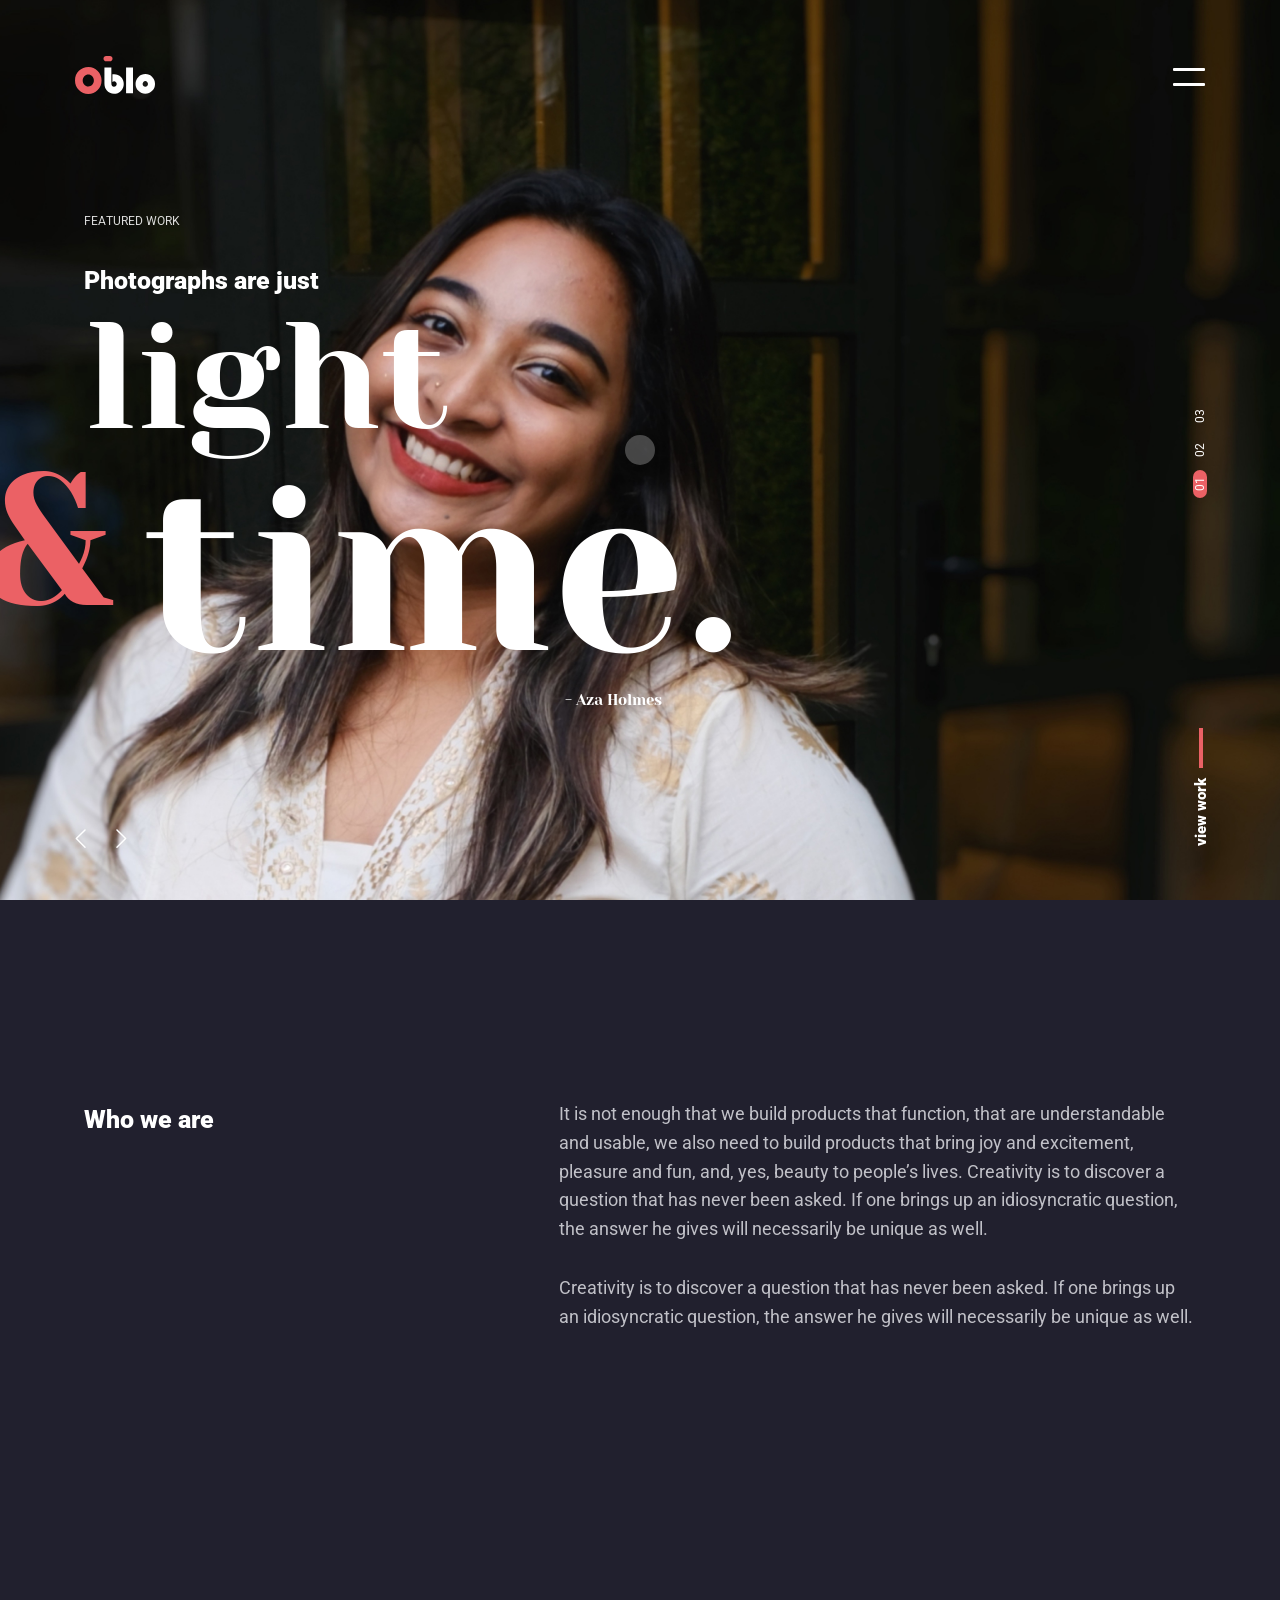
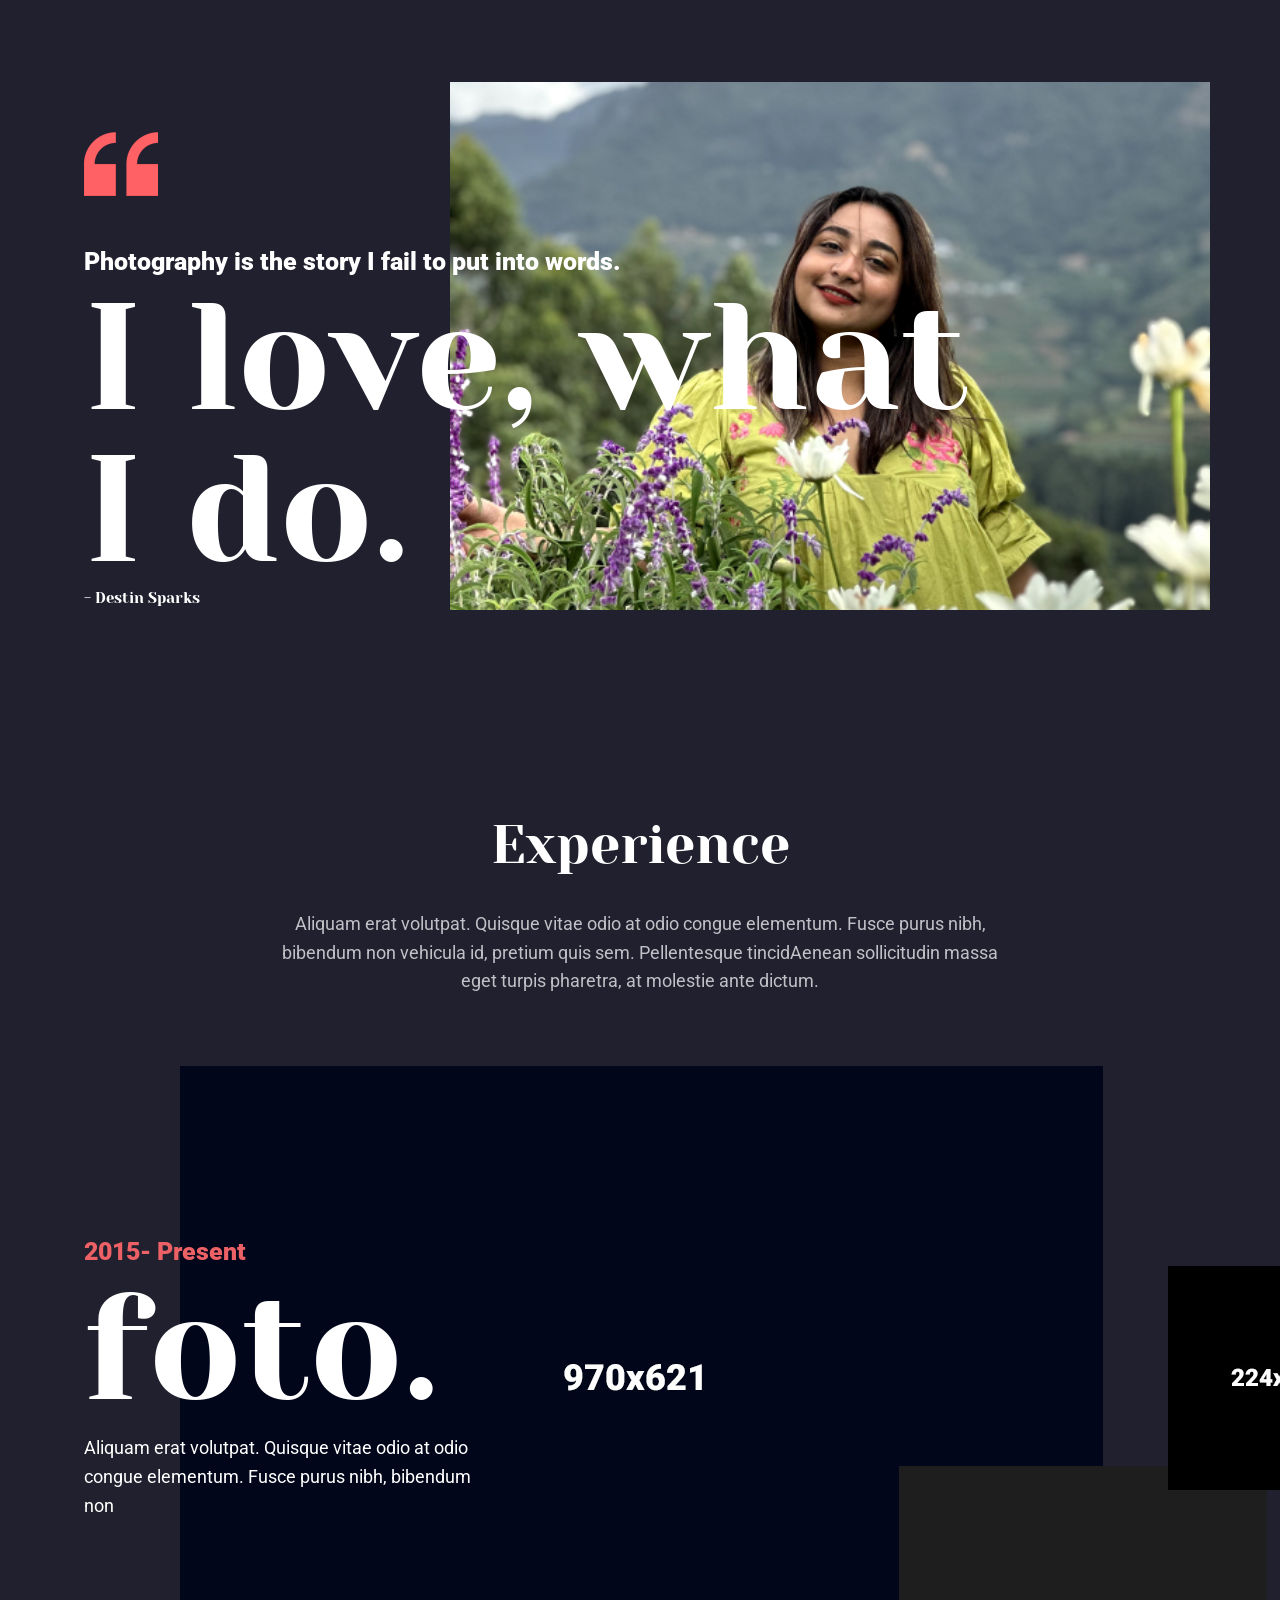
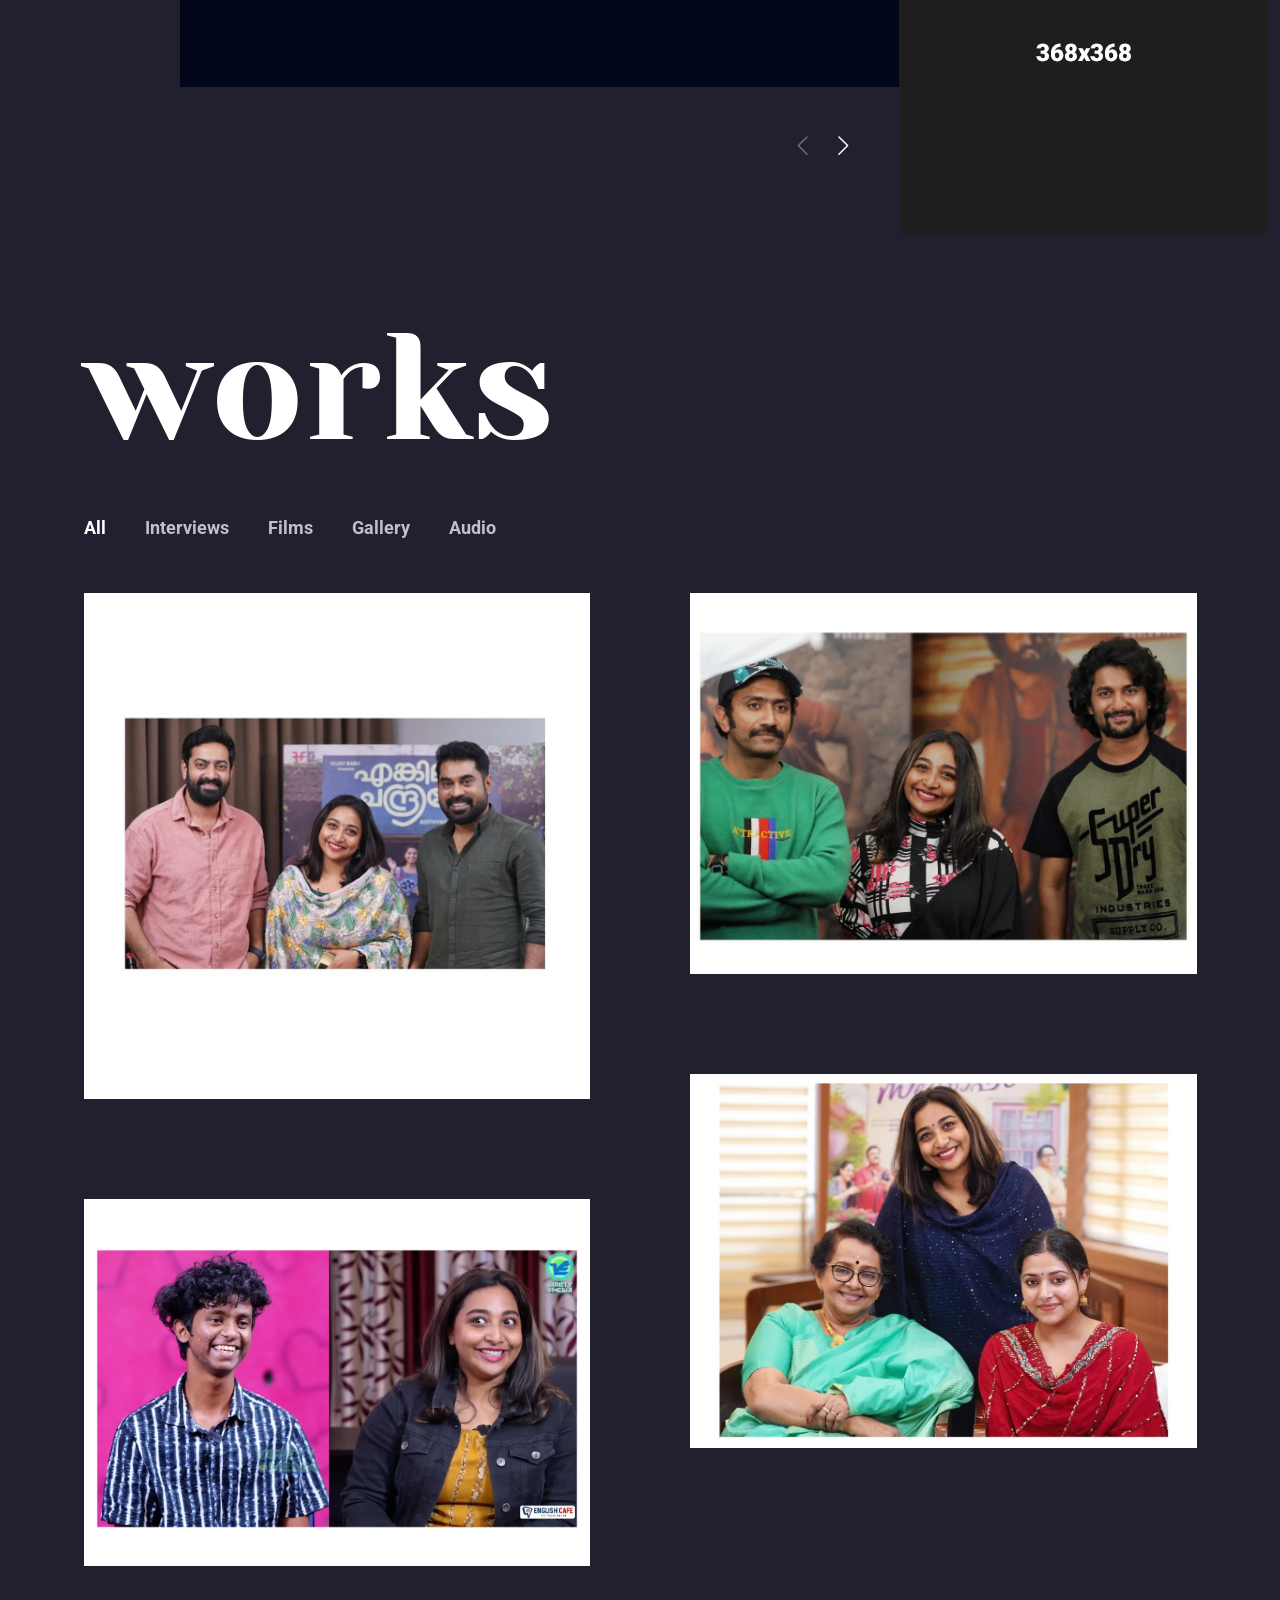
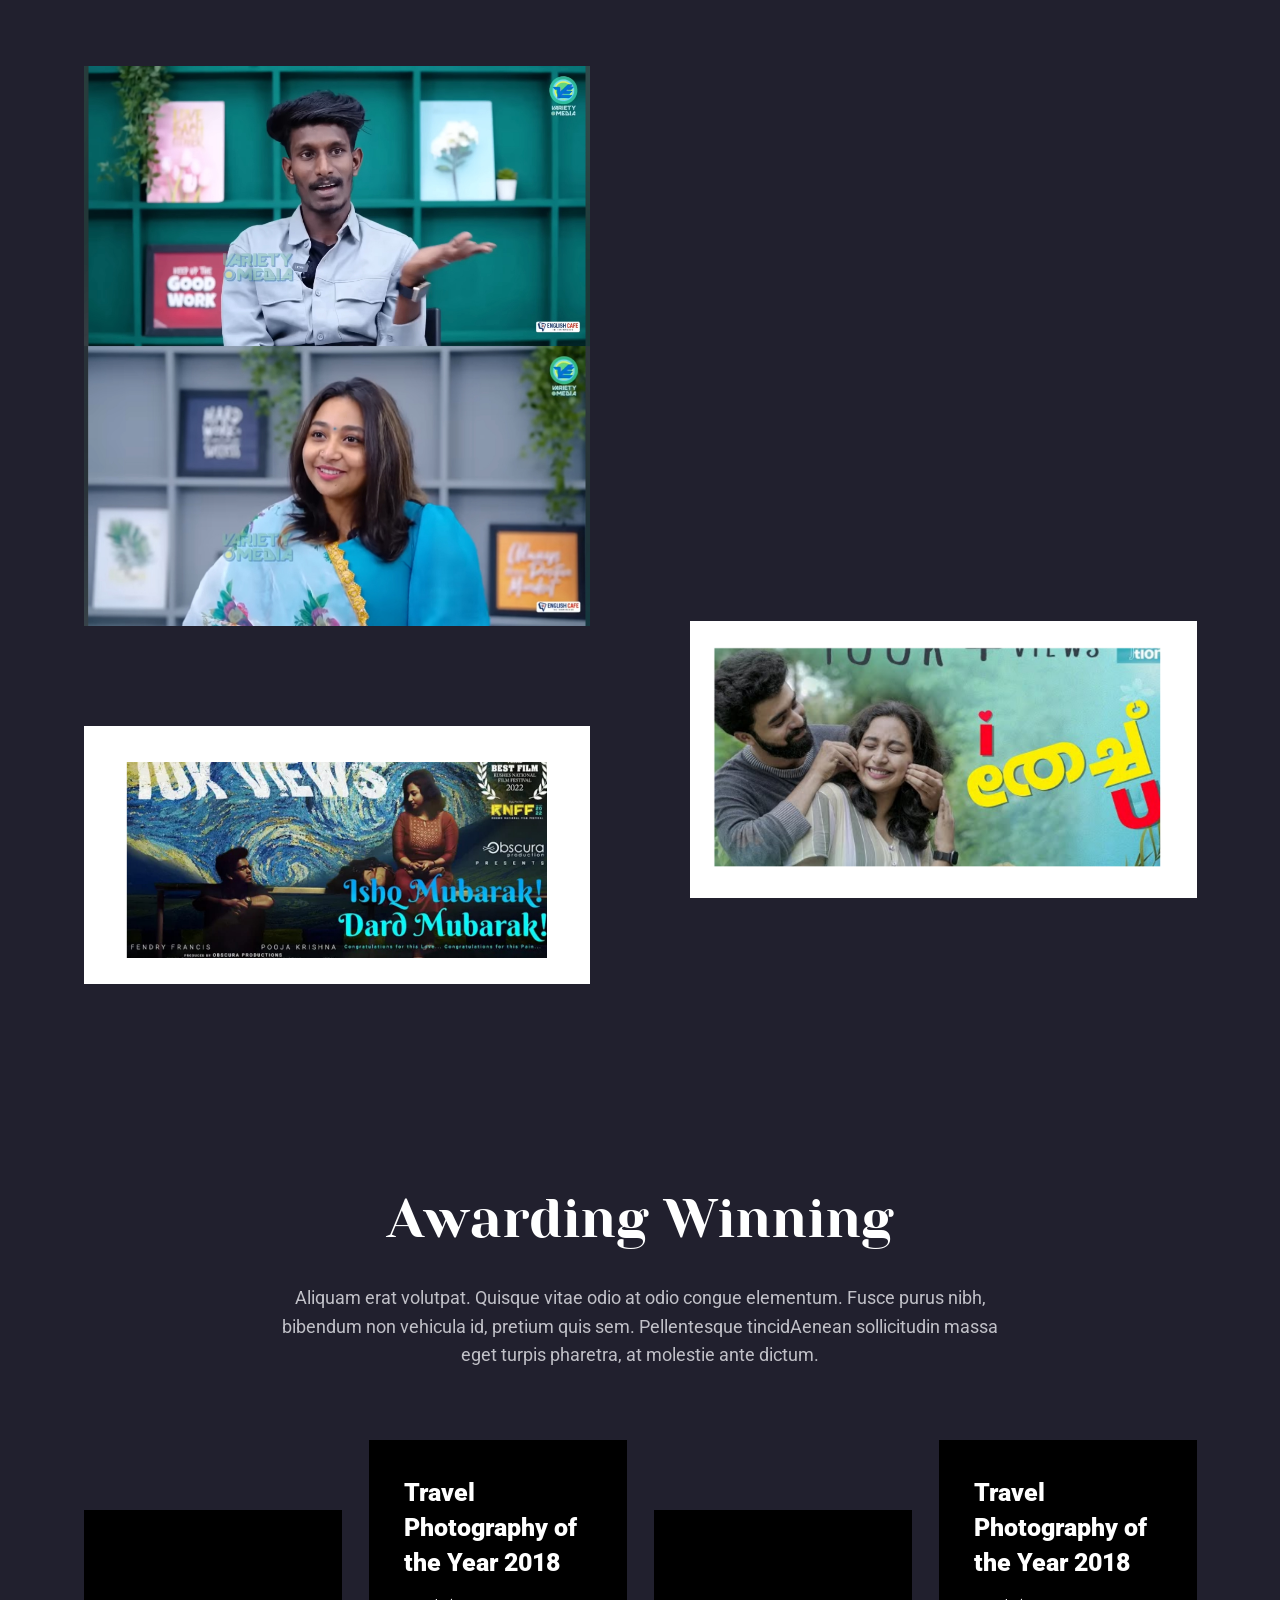
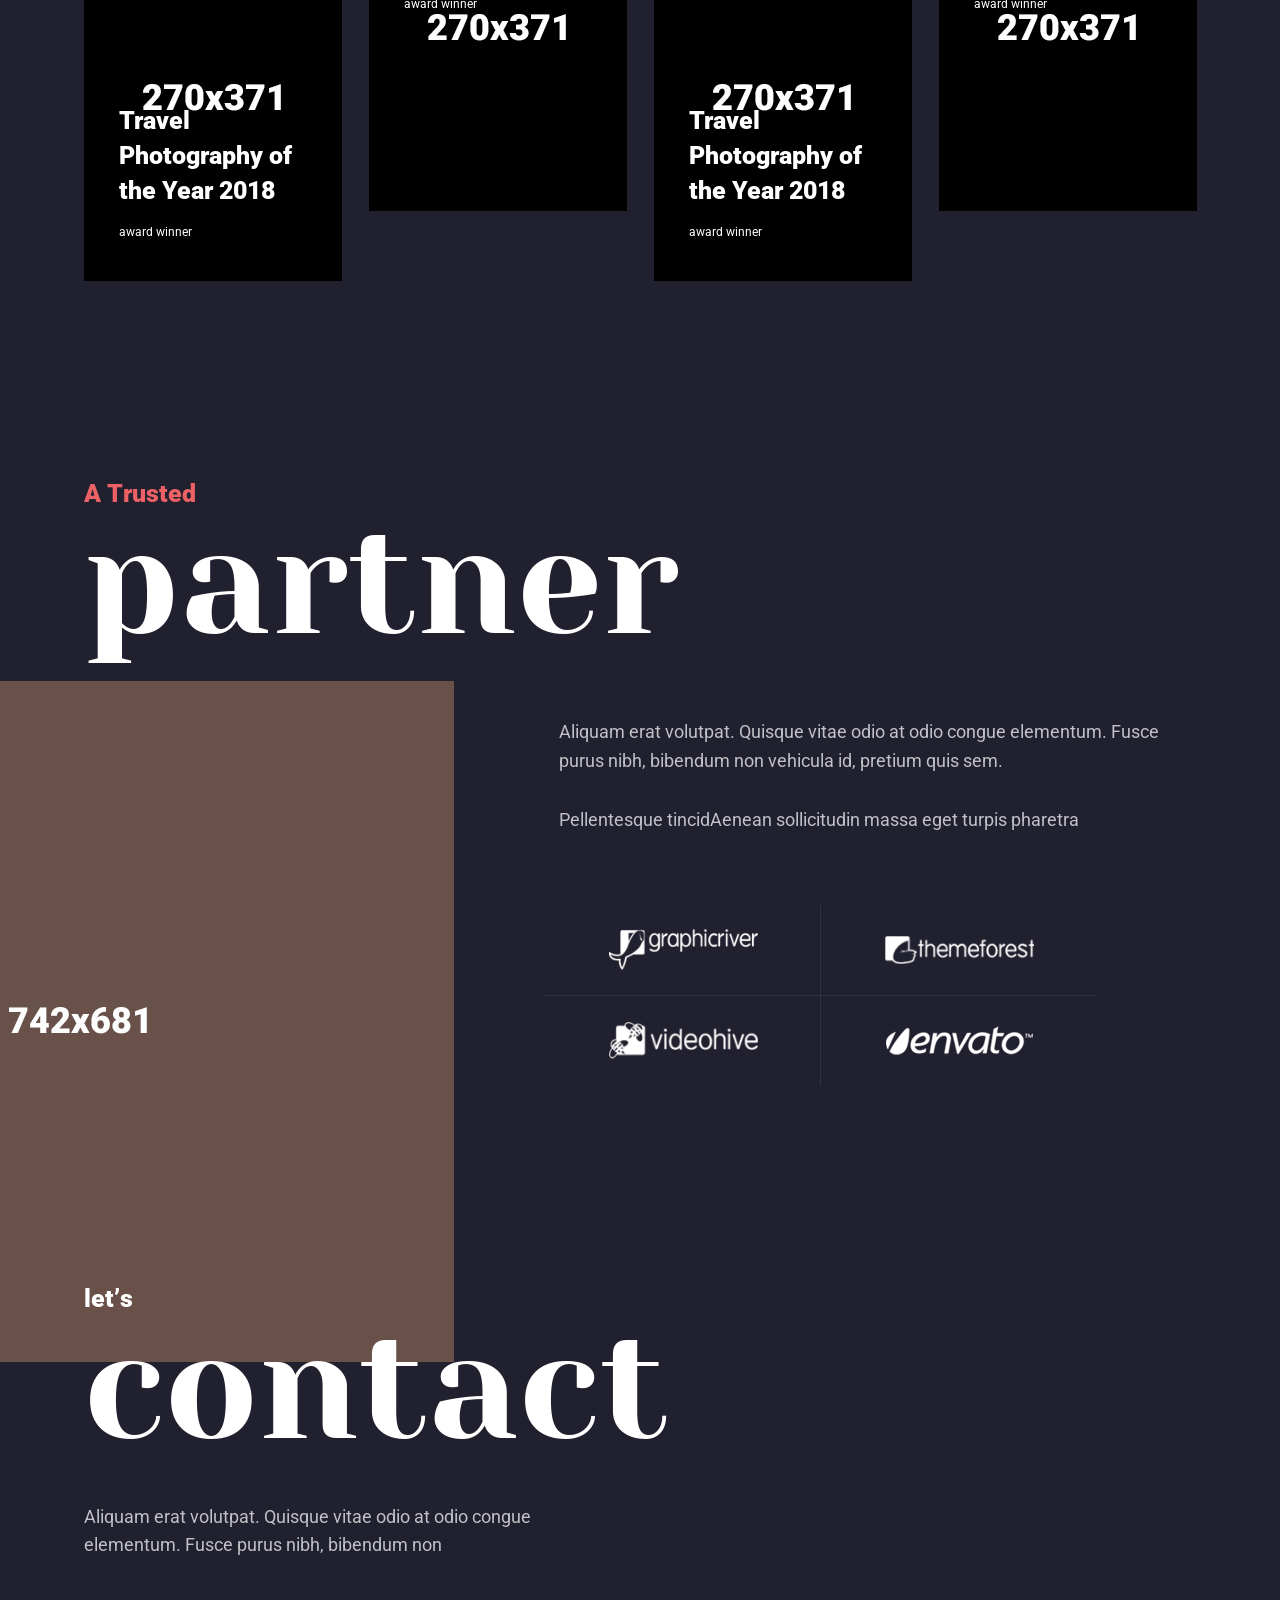
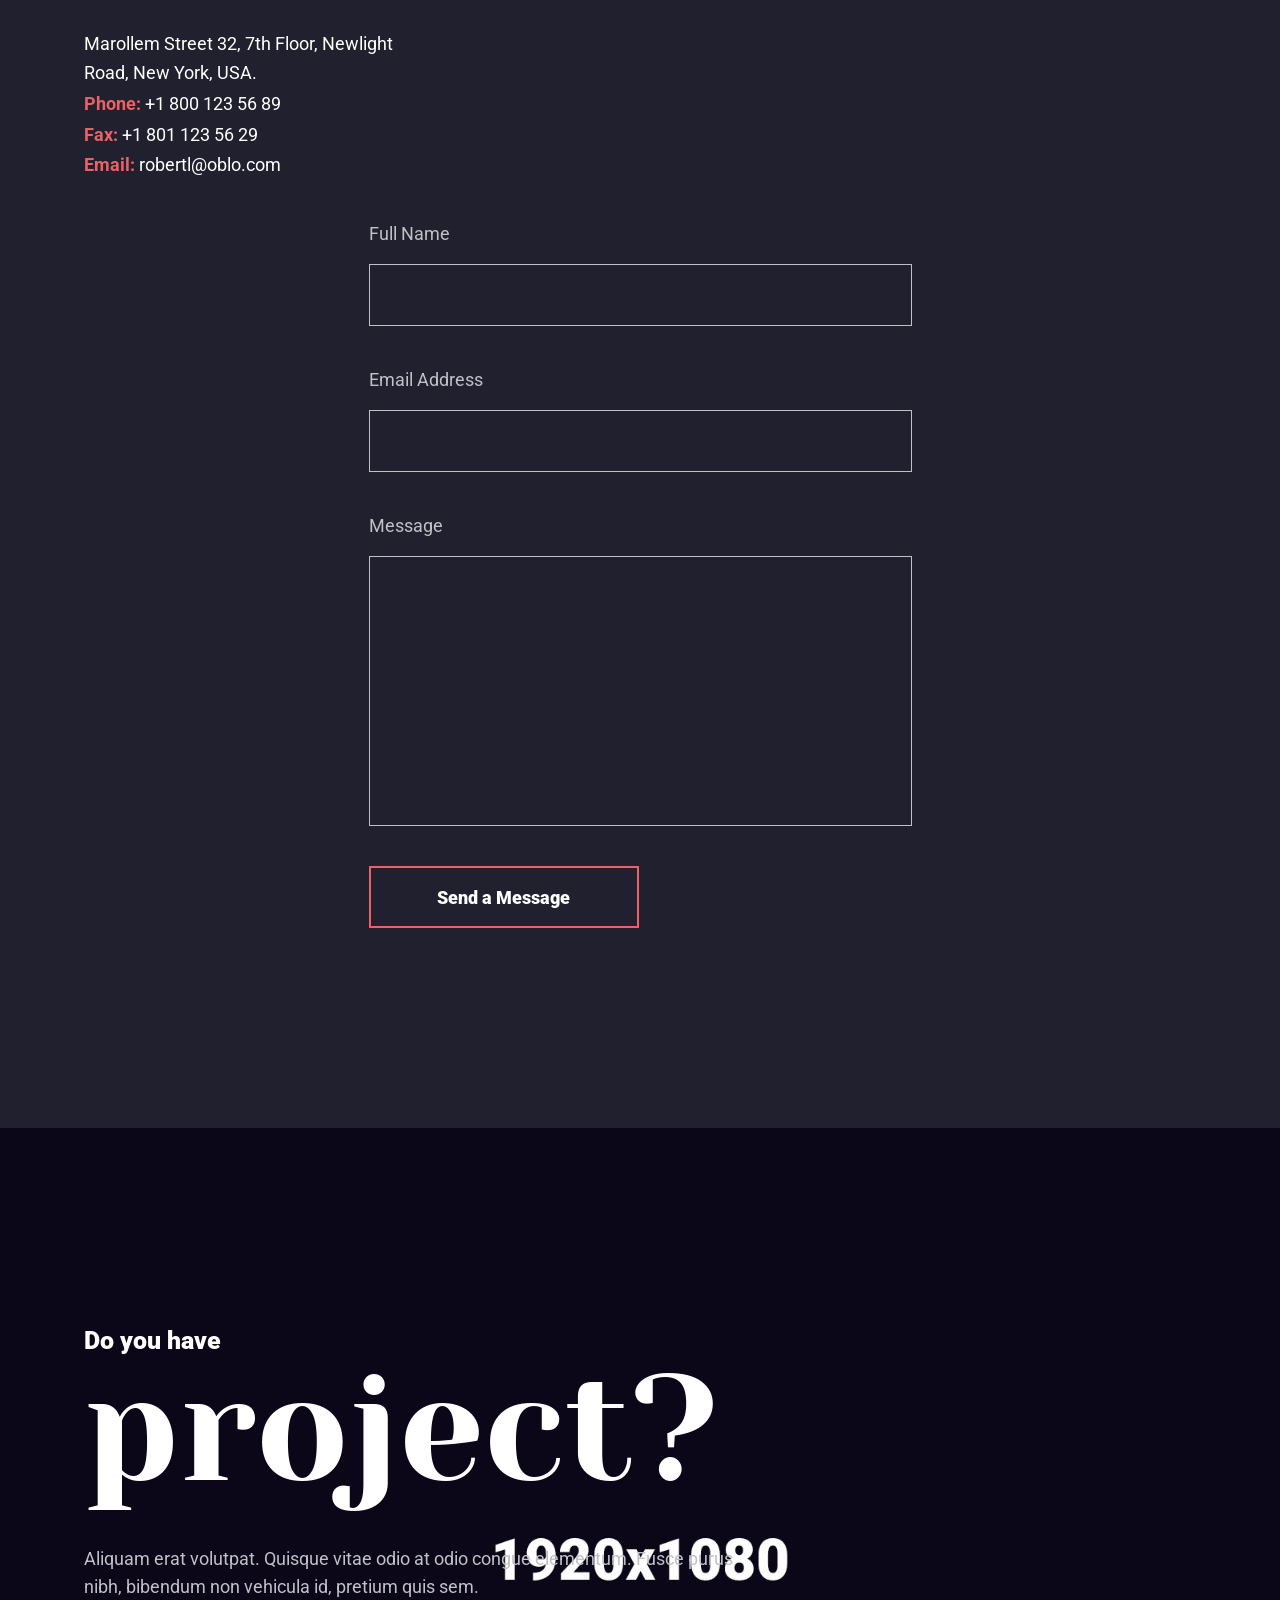
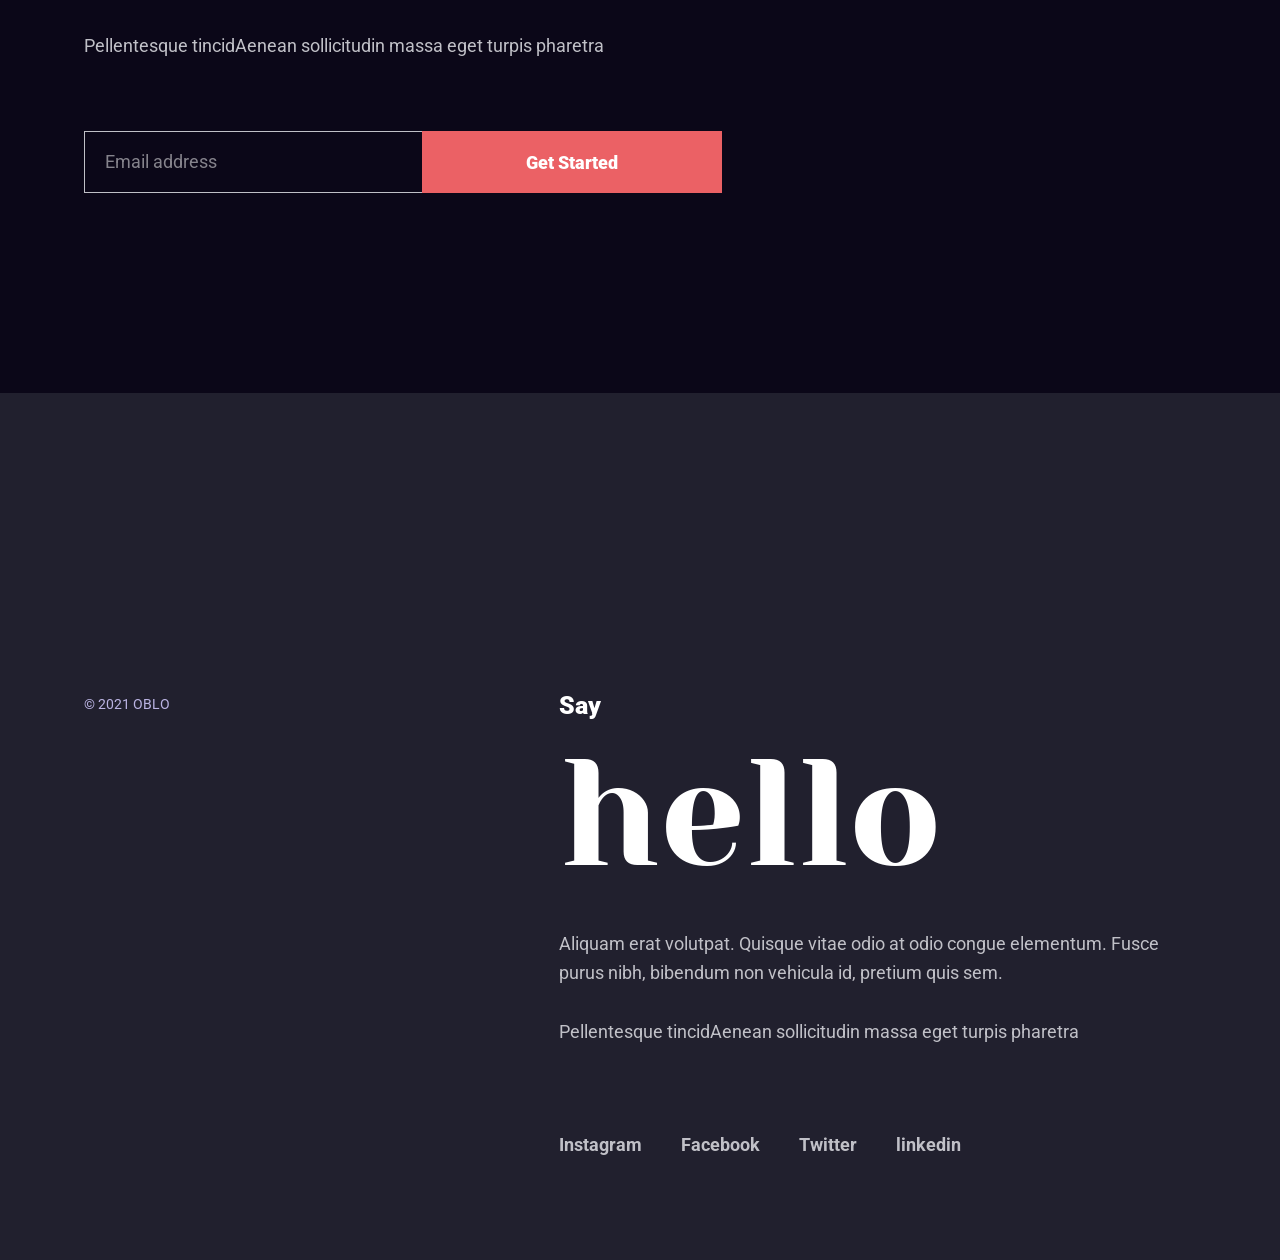
==== commit a2217a52: "code refactor" ====
--- a/index.html
+++ b/index.html
@@ -302,7 +302,7 @@
                 <!-- image -->
                 <div class="slide">
                   <img
-                    src="images/started_slide1.jpg"
+                    src="pics/banner1.jpg"
                     class="main-slide-item__image"
                     alt=""
                   />
@@ -469,13 +469,1296 @@
 
             <!-- navigation -->
             <div class="swiper-buttons">
-              <div class="swiper-button-prev scene-nav scene-nav--prev"></div>
-              <div class="swiper-button-next scene-nav scene-nav--next"></div>
+              <div
+                class="swiper-button-prev scene-nav scene-nav--prev scrolla-element-anim-1 scroll-animate"
+                data-animate="active"
+              ></div>
+              <div
+                class="swiper-button-next scene-nav scene-nav--next scrolla-element-anim-1 scroll-animate"
+                data-animate="active"
+              ></div>
             </div>
           </div>
 
           <!-- slides -->
           <div class="canvas main-slider-items__image"></div>
+        </div>
+
+        <!-- Section Description -->
+        <div class="section section-inner m-description">
+          <div class="container">
+            <div class="row">
+              <div class="col-xs-12 col-sm-12 col-md-12 col-lg-5">
+                <div
+                  class="description-label splitting-text-anim-1 scroll-animate"
+                  data-splitting="chars"
+                  data-animate="active"
+                >
+                  Who we are
+                </div>
+              </div>
+              <div class="col-xs-12 col-sm-12 col-md-12 col-lg-7">
+                <div
+                  class="description-text scrolla-element-anim-1 scroll-animate"
+                  data-animate="active"
+                >
+                  <p>
+                    It is not enough that we build products that function, that
+                    are understandable and usable, we also need to build
+                    products that bring joy and excitement, pleasure and fun,
+                    and, yes, beauty to people’s lives. Creativity is to
+                    discover a question that has never been asked. If one brings
+                    up an idiosyncratic question, the answer he gives will
+                    necessarily be unique as well.
+                  </p>
+                  <p>
+                    Creativity is to discover a question that has never been
+                    asked. If one brings up an idiosyncratic question, the
+                    answer he gives will necessarily be unique as well.
+                  </p>
+                </div>
+              </div>
+            </div>
+          </div>
+        </div>
+
+        <!-- Section Services -->
+
+        <!-- Section Quote -->
+        <div class="section section-inner m-quote">
+          <div class="container">
+            <div class="quote-box">
+              <div class="row">
+                <div class="col-xs-12 col-sm-12 col-md-12 col-lg-11">
+                  <div class="desc">
+                    <div
+                      class="subname splitting-text-anim-1 scroll-animate"
+                      data-splitting="words"
+                      data-animate="active"
+                    >
+                      Photography is the story I fail to put into words.
+                    </div>
+                    <div
+                      class="name splitting-text-anim-2 scroll-animate"
+                      data-splitting="chars"
+                      data-animate="active"
+                    >
+                      I love, what <br />I do.
+                    </div>
+                    <div
+                      class="label splitting-text-anim-3 scroll-animate"
+                      data-splitting="chars"
+                      data-animate="active"
+                    >
+                      - Destin Sparks
+                    </div>
+                  </div>
+                </div>
+                <div class="col-xs-12 col-sm-12 col-md-12 col-lg-8 ms-auto">
+                  <div
+                    class="image"
+                    data-bottom-top="top: 0px;"
+                    data-top-bottom="top: -300px;"
+                  >
+                    <div
+                      class="img scrolla-element-anim-1 scroll-animate"
+                      data-animate="active"
+                      style="background-image: url(pics/quote.jpg)"
+                    ></div>
+                  </div>
+                </div>
+              </div>
+            </div>
+          </div>
+        </div>
+
+        <!-- Section Experience -->
+        <div class="section section-inner m-experience">
+          <div class="container">
+            <div class="row">
+              <div class="col-xs-12 col-sm-12 col-md-12 col-lg-8 offset-2">
+                <!-- titles -->
+                <div class="m-titles">
+                  <div
+                    class="m-title splitting-text-anim-1 scroll-animate"
+                    data-splitting="chars"
+                    data-animate="active"
+                  >
+                    Experience
+                  </div>
+                  <div
+                    class="m-subtitle scrolla-element-anim-1 scroll-animate"
+                    data-animate="active"
+                  >
+                    Aliquam erat volutpat. Quisque vitae odio at odio congue
+                    elementum. Fusce purus nibh, bibendum non vehicula id,
+                    pretium quis sem. Pellentesque tincidAenean sollicitudin
+                    massa eget turpis pharetra, at molestie ante dictum.
+                  </div>
+                </div>
+              </div>
+            </div>
+            <div class="row">
+              <div class="col-xs-12 col-sm-12 col-md-12 col-lg-10">
+                <!-- experience carousel -->
+                <div
+                  class="experience-carousel"
+                  data-dispimgpath="images/pointilize.jpg"
+                >
+                  <!-- slides -->
+                  <div class="swiper-container">
+                    <div class="swiper-wrapper">
+                      <div class="swiper-slide">
+                        <div class="slide">
+                          <img
+                            src="images/experience-img1.jpg"
+                            class="slide-ex-item__image"
+                            alt=""
+                          />
+                        </div>
+                        <div class="slide-titles">
+                          <div class="titles">
+                            <div
+                              class="label splitting-text-anim-1"
+                              data-splitting="chars"
+                            >
+                              2015- Present
+                            </div>
+                            <div
+                              class="title splitting-text-anim-2"
+                              data-splitting="chars"
+                            >
+                              foto.
+                            </div>
+                            <div
+                              class="text scrolla-element-anim-1 scroll-animate"
+                              data-animate="active"
+                            >
+                              Aliquam erat volutpat. Quisque vitae odio at odio
+                              congue elementum. Fusce purus nibh, bibendum non
+                            </div>
+                          </div>
+                        </div>
+                      </div>
+
+                      <div class="swiper-slide">
+                        <div class="slide">
+                          <img
+                            src="images/experience-img2.jpg"
+                            class="slide-ex-item__image"
+                            alt=""
+                          />
+                        </div>
+                        <div class="slide-titles">
+                          <div class="titles">
+                            <div
+                              class="label splitting-text-anim-1"
+                              data-splitting="chars"
+                            >
+                              2013- 2015
+                            </div>
+                            <div
+                              class="title splitting-text-anim-2"
+                              data-splitting="chars"
+                            >
+                              video.
+                            </div>
+                            <div
+                              class="text scrolla-element-anim-1 scroll-animate"
+                              data-animate="active"
+                            >
+                              Aliquam erat volutpat. Quisque vitae odio at odio
+                              congue elementum. Fusce purus nibh, bibendum non
+                            </div>
+                          </div>
+                        </div>
+                      </div>
+
+                      <div class="swiper-slide">
+                        <div class="slide">
+                          <img
+                            src="images/experience-img3.jpg"
+                            class="slide-ex-item__image"
+                            alt=""
+                          />
+                        </div>
+                        <div class="slide-titles">
+                          <div class="titles">
+                            <div
+                              class="label splitting-text-anim-1"
+                              data-splitting="chars"
+                            >
+                              2010- 2013
+                            </div>
+                            <div
+                              class="title splitting-text-anim-2"
+                              data-splitting="chars"
+                            >
+                              music.
+                            </div>
+                            <div
+                              class="text scrolla-element-anim-1 scroll-animate"
+                              data-animate="active"
+                            >
+                              Aliquam erat volutpat. Quisque vitae odio at odio
+                              congue elementum. Fusce purus nibh, bibendum non
+                            </div>
+                          </div>
+                        </div>
+                      </div>
+                    </div>
+                  </div>
+
+                  <!-- navigation -->
+                  <div
+                    class="swiper-buttons scrolla-element-anim-1 scroll-animate"
+                    data-animate="active"
+                  >
+                    <div
+                      class="swiper-button-prev scene-nav scene-nav--prev"
+                    ></div>
+                    <div
+                      class="swiper-button-next scene-nav scene-nav--next"
+                    ></div>
+                  </div>
+
+                  <!-- slides -->
+                  <div
+                    class="canvas slides-ex-items__image scrolla-element-anim-1 scroll-animate"
+                    data-animate="active"
+                  ></div>
+
+                  <!-- avatar -->
+                  <div
+                    class="avatar-1"
+                    data-bottom-top="top: 0px;"
+                    data-top-bottom="top: -200px;"
+                  >
+                    <div
+                      class="img scrolla-element-anim-1 scroll-animate"
+                      data-animate="active"
+                      style="
+                        background-image: url(images/experience-avatar1.jpg);
+                      "
+                    ></div>
+                  </div>
+                  <div
+                    class="avatar-2"
+                    data-bottom-top="top: 0px;"
+                    data-top-bottom="top: -200px;"
+                  >
+                    <div
+                      class="img scrolla-element-anim-1 scroll-animate"
+                      data-animate="active"
+                      style="
+                        background-image: url(images/experience-avatar2.jpg);
+                      "
+                    ></div>
+                  </div>
+                </div>
+              </div>
+            </div>
+          </div>
+        </div>
+
+        <!-- Section Team -->
+        <!-- <div class="section section-inner m-team">
+          <div class="container">
+            <div class="row">
+              <div class="col-xs-12 col-sm-12 col-md-12 col-lg-8 offset-2">
+                <div class="m-titles">
+                  <div
+                    class="m-title splitting-text-anim-1 scroll-animate"
+                    data-splitting="chars"
+                    data-animate="active"
+                  >
+                    Our Team
+                  </div>
+                  <div
+                    class="m-subtitle scrolla-element-anim-1 scroll-animate"
+                    data-animate="active"
+                  >
+                    Aliquam erat volutpat. Quisque vitae odio at odio congue
+                    elementum. Fusce purus nibh, bibendum non vehicula id,
+                    pretium quis sem. Pellentesque tincidAenean sollicitudin
+                    massa eget turpis pharetra, at molestie ante dictum.
+                  </div>
+                </div>
+              </div>
+            </div>
+            <div class="row">
+              <div class="col-xs-12 col-sm-12 col-md-12 col-lg-12">
+                <div class="team-items row">
+                  <div class="team-col col-xs-12 col-sm-12 col-md-6 col-lg-4">
+                    <div
+                      class="team-item scrolla-element-anim-1 scroll-animate"
+                      data-animate="active"
+                    >
+                      <div class="image">
+                        <div class="img">
+                          <img src="images/team1.jpg" alt="" />
+                        </div>
+                      </div>
+                      <div class="desc">
+                        <div
+                          class="category splitting-text-anim-4 scroll-animate"
+                          data-splitting="chars"
+                          data-animate="active"
+                        >
+                          Photographer
+                        </div>
+                        <div
+                          class="name splitting-text-anim-4 scroll-animate"
+                          data-splitting="words"
+                          data-animate="active"
+                        >
+                          Robert Long
+                        </div>
+                      </div>
+                    </div>
+                  </div>
+
+                  <div class="team-col col-xs-12 col-sm-12 col-md-6 col-lg-4">
+                    <div
+                      class="team-item scrolla-element-anim-1 scroll-animate"
+                      data-animate="active"
+                    >
+                      <div class="image">
+                        <div class="img">
+                          <img src="images/team2.jpg" alt="" />
+                        </div>
+                      </div>
+                      <div class="desc">
+                        <div
+                          class="category splitting-text-anim-4 scroll-animate"
+                          data-splitting="chars"
+                          data-animate="active"
+                        >
+                          Musician
+                        </div>
+                        <div
+                          class="name splitting-text-anim-4 scroll-animate"
+                          data-splitting="words"
+                          data-animate="active"
+                        >
+                          John Smith
+                        </div>
+                      </div>
+                    </div>
+                  </div>
+
+                  <div class="team-col col-xs-12 col-sm-12 col-md-6 col-lg-4">
+                    <div
+                      class="team-item scrolla-element-anim-1 scroll-animate"
+                      data-animate="active"
+                    >
+                      <div class="image">
+                        <div class="img">
+                          <img src="images/team3.jpg" alt="" />
+                        </div>
+                      </div>
+                      <div class="desc">
+                        <div
+                          class="category splitting-text-anim-4 scroll-animate"
+                          data-splitting="chars"
+                          data-animate="active"
+                        >
+                          Model
+                        </div>
+                        <div
+                          class="name splitting-text-anim-4 scroll-animate"
+                          data-splitting="words"
+                          data-animate="active"
+                        >
+                          Natasha Singh
+                        </div>
+                      </div>
+                    </div>
+                  </div>
+                </div>
+              </div>
+            </div>
+          </div>
+        </div> -->
+
+        <!-- Section Started Heading -->
+        <div class="section section-inner started-heading">
+          <div class="container">
+            <div class="row">
+              <div class="col-xs-12 col-sm-12 col-md-12 col-lg-12">
+                <!-- titles -->
+                <div class="h-titles">
+                  <div
+                    class="h-subtitle red splitting-text-anim-1 scroll-animate"
+                    data-splitting="chars"
+                    data-animate="active"
+                  ></div>
+                  <div
+                    class="h-title splitting-text-anim-2 scroll-animate"
+                    data-splitting="chars"
+                    data-animate="active"
+                  >
+                    works
+                  </div>
+                </div>
+              </div>
+            </div>
+          </div>
+        </div>
+
+        <!-- Section Works -->
+        <div class="section section-inner m-works">
+          <div class="container">
+            <!-- filter -->
+            <div class="filter-links">
+              <a
+                href="#"
+                class="splitting-text-anim-1 scroll-animate active"
+                data-href=".works-col"
+                data-splitting="chars"
+                data-animate="active"
+              >
+                All
+              </a>
+              <a
+                href="#"
+                class="splitting-text-anim-1 scroll-animate"
+                data-href=".sorting-interviews"
+                data-splitting="chars"
+                data-animate="active"
+              >
+                Interviews
+              </a>
+              <a
+                href="#"
+                class="splitting-text-anim-1 scroll-animate"
+                data-href=".sorting-films"
+                data-splitting="chars"
+                data-animate="active"
+              >
+                Films
+              </a>
+              <a
+                href="#"
+                class="splitting-text-anim-1 scroll-animate"
+                data-href=".sorting-gallery"
+                data-splitting="chars"
+                data-animate="active"
+              >
+                Gallery
+              </a>
+              <a
+                href="#"
+                class="splitting-text-anim-1 scroll-animate"
+                data-href=".sorting-audio"
+                data-splitting="chars"
+                data-animate="active"
+              >
+                Audio
+              </a>
+            </div>
+
+            <!-- works items -->
+            <div class="works-items row classic column-2-offset">
+              <div
+                class="works-col col-xs-12 col-sm-6 col-md-6 col-lg-6 sorting-interviews"
+              >
+                <div
+                  class="works-item scrolla-element-anim-1 scroll-animate"
+                  data-animate="active"
+                >
+                  <a
+                    href="https://youtu.be/_huQu6m3J9c"
+                    class="has-popup-video"
+                  >
+                    <div class="image">
+                      <div class="img">
+                        <img src="insta/4.jpg" alt="" />
+                      </div>
+                    </div>
+                    <div class="desc">
+                      <div
+                        class="category splitting-text-anim-3"
+                        data-splitting="words"
+                      >
+                        Video
+                      </div>
+                      <div
+                        class="name splitting-text-anim-3"
+                        data-splitting="words"
+                      >
+                        SURAJ & SAIJU KURUP INTERVIEW | ENKILUM CHANDRIKE
+                      </div>
+                    </div>
+                  </a>
+                </div>
+              </div>
+
+              <div
+                class="works-col col-xs-12 col-sm-6 col-md-6 col-lg-6 sorting-interviews"
+              >
+                <div
+                  class="works-item scrolla-element-anim-1 scroll-animate"
+                  data-animate="active"
+                >
+                  <a
+                    href="https://youtu.be/ptC9TZ-ArGE"
+                    class="has-popup-video"
+                  >
+                    <div class="image">
+                      <div class="img">
+                        <img src="insta/3.jpg" alt="" />
+                      </div>
+                    </div>
+                    <div class="desc">
+                      <div
+                        class="category splitting-text-anim-3"
+                        data-splitting="words"
+                      >
+                        Image
+                      </div>
+                      <div
+                        class="name splitting-text-anim-3"
+                        data-splitting="words"
+                      >
+                        SHINE TOM CHACKO INTERVIEW | SHANE NIGAM | JEAN PAUL LAL
+                      </div>
+                    </div>
+                  </a>
+                  <div id="gallery-1" class="mfp-hide">
+                    <a href="images/work2.jpg"></a>
+                    <a href="images/work1.jpg"></a>
+                    <a href="images/work3.jpg"></a>
+                    <a href="images/work4.jpg"></a>
+                  </div>
+                </div>
+              </div>
+
+              <div
+                class="works-col col-xs-12 col-sm-6 col-md-6 col-lg-6 sorting-interviews"
+              >
+                <div
+                  class="works-item scrolla-element-anim-1 scroll-animate"
+                  data-animate="active"
+                >
+                  <a
+                    href="https://youtu.be/S4L8T2kFFck"
+                    class="has-popup-video"
+                  >
+                    <div class="image">
+                      <div class="img">
+                        <img src="insta/1.jpg" alt="" />
+                      </div>
+                    </div>
+                    <div class="desc">
+                      <div
+                        class="category splitting-text-anim-3"
+                        data-splitting="words"
+                      >
+                        Video
+                      </div>
+                      <div
+                        class="name splitting-text-anim-3"
+                        data-splitting="words"
+                      >
+                        3 Ways To Level Up Your Photography
+                      </div>
+                    </div>
+                  </a>
+                </div>
+              </div>
+
+              <div
+                class="works-col col-xs-12 col-sm-6 col-md-6 col-lg-6 sorting-interviews"
+              >
+                <div
+                  class="works-item scrolla-element-anim-1 scroll-animate"
+                  data-animate="active"
+                >
+                  <a
+                    href="https://youtu.be/roQXfEsEioY"
+                    class="has-popup-video"
+                  >
+                    <div class="image">
+                      <div class="img">
+                        <img src="insta/8.png" alt="" />
+                      </div>
+                    </div>
+                    <div class="desc">
+                      <div
+                        class="category splitting-text-anim-3"
+                        data-splitting="words"
+                      >
+                        Audio
+                      </div>
+                      <div
+                        class="name splitting-text-anim-3"
+                        data-splitting="words"
+                      >
+                        5 Expert’s tips for How to Become
+                      </div>
+                    </div>
+                  </a>
+                </div>
+              </div>
+
+              <div
+                class="works-col col-xs-12 col-sm-6 col-md-6 col-lg-6 sorting-interviews"
+              >
+                <div
+                  class="works-item scrolla-element-anim-1 scroll-animate"
+                  data-animate="active"
+                >
+                  <a
+                    href="https://youtu.be/cwPZPU3Cvu8"
+                    class="has-popup-video"
+                  >
+                    <div class="image">
+                      <div class="img">
+                        <img src="insta/9.jpg" alt="" />
+                      </div>
+                    </div>
+                    <div class="desc">
+                      <div
+                        class="category splitting-text-anim-3"
+                        data-splitting="words"
+                      >
+                        Video
+                      </div>
+                      <div
+                        class="name splitting-text-anim-3"
+                        data-splitting="words"
+                      >
+                        DHYAN SREENIVASAN INTERVIEW | KHALI PURSE | SOHAN
+                      </div>
+                    </div>
+                  </a>
+                </div>
+              </div>
+
+              <div
+                class="works-col col-xs-12 col-sm-6 col-md-6 col-lg-6 sorting-interviews"
+              >
+                <div
+                  class="works-item scrolla-element-anim-1 scroll-animate"
+                  data-animate="active"
+                >
+                  <a
+                    href="https://vimeo.com/JrWaPcyfqNY"
+                    class="has-popup-video"
+                  >
+                    <div class="image">
+                      <div class="img">
+                        <img src="insta/10.jpg" alt="" />
+                      </div>
+                    </div>
+                    <div class="desc">
+                      <div
+                        class="category splitting-text-anim-3"
+                        data-splitting="words"
+                      >
+                        Video
+                      </div>
+                      <div
+                        class="name splitting-text-anim-3"
+                        data-splitting="words"
+                      >
+                        Amal. OV Funny Interview
+                      </div>
+                    </div>
+                  </a>
+                </div>
+              </div>
+
+              <div
+                class="works-col col-xs-12 col-sm-6 col-md-6 col-lg-6 sorting-films"
+              >
+                <div
+                  class="works-item scrolla-element-anim-1 scroll-animate"
+                  data-animate="active"
+                >
+                  <a
+                    href="https://youtu.be/KVdzqq-p3o8"
+                    class="has-popup-video"
+                  >
+                    <div class="image">
+                      <div class="img">
+                        <img src="movies/1.jpg" alt="" />
+                      </div>
+                    </div>
+                    <div class="desc">
+                      <div
+                        class="category splitting-text-anim-3"
+                        data-splitting="words"
+                      >
+                        Video
+                      </div>
+                      <div
+                        class="name splitting-text-anim-3"
+                        data-splitting="words"
+                      >
+                        Dating Valli 3 | i thech u | Pooja krishna | Febin
+                        ummachan
+                      </div>
+                    </div>
+                  </a>
+                </div>
+              </div>
+
+              <div
+                class="works-col col-xs-12 col-sm-6 col-md-6 col-lg-6 sorting-films"
+              >
+                <div
+                  class="works-item scrolla-element-anim-1 scroll-animate"
+                  data-animate="active"
+                >
+                  <a
+                    href="https://youtu.be/iY1nKpZeYkw"
+                    class="has-popup-video"
+                  >
+                    <div class="image">
+                      <div class="img">
+                        <img src="movies/2.jpg" alt="" />
+                      </div>
+                    </div>
+                    <div class="desc">
+                      <div
+                        class="category splitting-text-anim-3"
+                        data-splitting="words"
+                      >
+                        Image
+                      </div>
+                      <div
+                        class="name splitting-text-anim-3"
+                        data-splitting="words"
+                      >
+                        Ishq Mubarak! Dard Mubarak! Short Film | Pooja Krishna
+                      </div>
+                    </div>
+                  </a>
+                  <div id="gallery-1" class="mfp-hide">
+                    <a href="images/work2.jpg"></a>
+                    <a href="images/work1.jpg"></a>
+                    <a href="images/work3.jpg"></a>
+                    <a href="images/work4.jpg"></a>
+                  </div>
+                </div>
+              </div>
+            </div>
+          </div>
+        </div>
+
+        <!-- Section Awwards -->
+        <div class="section section-inner m-awwards">
+          <div class="container">
+            <div class="row">
+              <div class="col-xs-12 col-sm-12 col-md-12 col-lg-8 offset-2">
+                <!-- titles -->
+                <div class="m-titles">
+                  <div
+                    class="m-title splitting-text-anim-1 scroll-animate"
+                    data-splitting="chars"
+                    data-animate="active"
+                  >
+                    Awarding Winning
+                  </div>
+                  <div
+                    class="m-subtitle scrolla-element-anim-1 scroll-animate"
+                    data-animate="active"
+                  >
+                    Aliquam erat volutpat. Quisque vitae odio at odio congue
+                    elementum. Fusce purus nibh, bibendum non vehicula id,
+                    pretium quis sem. Pellentesque tincidAenean sollicitudin
+                    massa eget turpis pharetra, at molestie ante dictum.
+                  </div>
+                </div>
+              </div>
+            </div>
+            <div class="row">
+              <div class="col-xs-12 col-sm-12 col-md-12 col-lg-12">
+                <!-- awwards -->
+                <div class="awwards-items row">
+                  <div class="awwards-col col-xs-12 col-sm-6 col-md-6 col-lg-3">
+                    <div
+                      class="awwards-item scrolla-element-anim-1 scroll-animate"
+                      data-animate="active"
+                    >
+                      <div class="image">
+                        <div
+                          class="img"
+                          style="background-image: url(images/awward1.jpg)"
+                        ></div>
+                      </div>
+                      <div class="desc">
+                        <div class="title">
+                          Travel Photography of the Year 2018
+                        </div>
+                        <div class="label">award winner</div>
+                      </div>
+                    </div>
+                  </div>
+
+                  <div class="awwards-col col-xs-12 col-sm-6 col-md-6 col-lg-3">
+                    <div
+                      class="awwards-item scrolla-element-anim-1 scroll-animate"
+                      data-animate="active"
+                    >
+                      <div class="image">
+                        <div
+                          class="img"
+                          style="background-image: url(images/awward2.jpg)"
+                        ></div>
+                      </div>
+                      <div class="desc">
+                        <div class="title">
+                          Travel Photography of the Year 2018
+                        </div>
+                        <div class="label">award winner</div>
+                      </div>
+                    </div>
+                  </div>
+
+                  <div class="awwards-col col-xs-12 col-sm-6 col-md-6 col-lg-3">
+                    <div
+                      class="awwards-item scrolla-element-anim-1 scroll-animate"
+                      data-animate="active"
+                    >
+                      <div class="image">
+                        <div
+                          class="img"
+                          style="background-image: url(images/awward3.jpg)"
+                        ></div>
+                      </div>
+                      <div class="desc">
+                        <div class="title">
+                          Travel Photography of the Year 2018
+                        </div>
+                        <div class="label">award winner</div>
+                      </div>
+                    </div>
+                  </div>
+
+                  <div class="awwards-col col-xs-12 col-sm-6 col-md-6 col-lg-3">
+                    <div
+                      class="awwards-item scrolla-element-anim-1 scroll-animate"
+                      data-animate="active"
+                    >
+                      <div class="image">
+                        <div
+                          class="img"
+                          style="background-image: url(images/awward4.jpg)"
+                        ></div>
+                      </div>
+                      <div class="desc">
+                        <div class="title">
+                          Travel Photography of the Year 2018
+                        </div>
+                        <div class="label">award winner</div>
+                      </div>
+                    </div>
+                  </div>
+                </div>
+              </div>
+            </div>
+          </div>
+        </div>
+
+        <!-- Section Partners -->
+        <div class="section section-inner m-partners">
+          <div class="container">
+            <div class="row">
+              <div class="col-xs-12 col-sm-12 col-md-12 col-lg-12">
+                <!-- titles -->
+                <div class="h-titles">
+                  <div
+                    class="h-subtitle red splitting-text-anim-1 scroll-animate"
+                    data-splitting="chars"
+                    data-animate="active"
+                  >
+                    A Trusted
+                  </div>
+                  <div
+                    class="h-title splitting-text-anim-2 scroll-animate"
+                    data-splitting="chars"
+                    data-animate="active"
+                  >
+                    partner
+                  </div>
+                  <div
+                    class="h-image"
+                    data-bottom-top="top: 0px;"
+                    data-top-bottom="top: -300px;"
+                  >
+                    <div
+                      class="img scrolla-element-anim-1 scroll-animate"
+                      data-animate="active"
+                      style="background-image: url(images/brand-img1.jpg)"
+                    ></div>
+                  </div>
+                </div>
+              </div>
+            </div>
+            <div class="row">
+              <div class="col-xs-12 col-sm-12 col-md-12 col-lg-7 ms-auto">
+                <!-- partners -->
+                <div class="partners-box">
+                  <div
+                    class="text scrolla-element-anim-1 scroll-animate"
+                    data-animate="active"
+                  >
+                    <p>
+                      Aliquam erat volutpat. Quisque vitae odio at odio congue
+                      elementum. Fusce purus nibh, bibendum non vehicula id,
+                      pretium quis sem.
+                    </p>
+                    <p>
+                      Pellentesque tincidAenean sollicitudin massa eget turpis
+                      pharetra
+                    </p>
+                  </div>
+
+                  <div class="partners-items row">
+                    <div
+                      class="partners-col col-xs-12 col-sm-6 col-md-5 col-lg-5 scrolla-element-anim-1 scroll-animate"
+                      data-animate="active"
+                    >
+                      <div class="partners-item">
+                        <div class="image">
+                          <a href="#" target="blank"
+                            ><img src="images/brand1.png" alt=""
+                          /></a>
+                        </div>
+                      </div>
+                    </div>
+
+                    <div
+                      class="partners-col col-xs-12 col-sm-6 col-md-5 col-lg-5 scrolla-element-anim-1 scroll-animate"
+                      data-animate="active"
+                    >
+                      <div class="partners-item">
+                        <div class="image">
+                          <a href="#" target="blank"
+                            ><img src="images/brand2.png" alt=""
+                          /></a>
+                        </div>
+                      </div>
+                    </div>
+
+                    <div
+                      class="partners-col col-xs-12 col-sm-6 col-md-5 col-lg-5 scrolla-element-anim-1 scroll-animate"
+                      data-animate="active"
+                    >
+                      <div class="partners-item">
+                        <div class="image">
+                          <a href="#" target="blank"
+                            ><img src="images/brand3.png" alt=""
+                          /></a>
+                        </div>
+                      </div>
+                    </div>
+
+                    <div
+                      class="partners-col col-xs-12 col-sm-6 col-md-5 col-lg-5 scrolla-element-anim-1 scroll-animate"
+                      data-animate="active"
+                    >
+                      <div class="partners-item">
+                        <div class="image">
+                          <a href="#" target="blank"
+                            ><img src="images/brand4.png" alt=""
+                          /></a>
+                        </div>
+                      </div>
+                    </div>
+                  </div>
+                </div>
+              </div>
+            </div>
+          </div>
+        </div>
+
+        <!-- Section Contacts Form -->
+        <div class="section section-inner m-contacts-form">
+          <div class="container">
+            <!-- titles -->
+            <div class="h-titles">
+              <div
+                class="h-subtitle splitting-text-anim-1 scroll-animate"
+                data-splitting="chars"
+                data-animate="active"
+              >
+                let’s
+              </div>
+              <div
+                class="h-title splitting-text-anim-2 scroll-animate"
+                data-splitting="chars"
+                data-animate="active"
+              >
+                contact
+              </div>
+              <div
+                class="h-text scrolla-element-anim-1 scroll-animate"
+                data-animate="active"
+              >
+                <p>
+                  Aliquam erat volutpat. Quisque vitae odio at odio congue
+                  <br />elementum. Fusce purus nibh, bibendum non
+                </p>
+              </div>
+              <div
+                class="c-list scrolla-element-anim-1 scroll-animate"
+                data-animate="active"
+              >
+                <ul>
+                  <li>
+                    Marollem Street 32, 7th Floor, Newlight <br />Road, New
+                    York, USA.
+                  </li>
+                  <li>
+                    <strong>Phone:</strong>
+                    <a href="tel:+18001235689">+1 800 123 56 89</a>
+                  </li>
+                  <li>
+                    <strong>Fax:</strong>
+                    <a href="tel:+18001235689">+1 801 123 56 29</a>
+                  </li>
+                  <li>
+                    <strong>Email:</strong>
+                    <a href="mailto:robertl@oblo.com">robertl@oblo.com</a>
+                  </li>
+                </ul>
+              </div>
+            </div>
+
+            <!-- contact form -->
+            <div class="row">
+              <div class="col-xs-12 col-sm-12 col-md-12 col-lg-6 offset-3">
+                <div class="contacts-form">
+                  <form id="cform" method="post">
+                    <div class="group">
+                      <div
+                        class="label splitting-text-anim-1 scroll-animate"
+                        data-splitting="chars"
+                        data-animate="active"
+                      >
+                        Full Name
+                      </div>
+                      <div
+                        class="value scrolla-element-anim-1 scroll-animate"
+                        data-animate="active"
+                      >
+                        <input type="text" name="name" />
+                      </div>
+                    </div>
+                    <div class="group">
+                      <div
+                        class="label splitting-text-anim-1 scroll-animate"
+                        data-splitting="chars"
+                        data-animate="active"
+                      >
+                        Email Address
+                      </div>
+                      <div
+                        class="value scrolla-element-anim-1 scroll-animate"
+                        data-animate="active"
+                      >
+                        <input type="text" name="email" />
+                      </div>
+                    </div>
+                    <div class="group">
+                      <div
+                        class="label splitting-text-anim-1 scroll-animate"
+                        data-splitting="chars"
+                        data-animate="active"
+                      >
+                        Message
+                      </div>
+                      <div
+                        class="value scrolla-element-anim-1 scroll-animate"
+                        data-animate="active"
+                      >
+                        <textarea name="message"></textarea>
+                      </div>
+                    </div>
+                    <div
+                      class="submit scrolla-element-anim-1 scroll-animate"
+                      data-animate="active"
+                    >
+                      <a
+                        href="#"
+                        class="btn"
+                        onclick="$('#cform').submit(); return false;"
+                      >
+                        Send a Message
+                      </a>
+                    </div>
+                  </form>
+                  <div class="alert-success" style="display: none">
+                    <p>Thanks, your message is sent successfully.</p>
+                  </div>
+                </div>
+              </div>
+            </div>
+          </div>
+        </div>
+
+        <!-- Section Newslatter -->
+        <div class="section section-inner m-newslatter">
+          <div
+            class="slide"
+            style="background-image: url(images/newslatter-bg.jpg)"
+          ></div>
+
+          <div class="container">
+            <div class="row">
+              <div class="col-xs-12 col-sm-12 col-md-12 col-lg-12">
+                <!-- titles -->
+                <div class="h-titles">
+                  <div
+                    class="h-subtitle splitting-text-anim-1 scroll-animate"
+                    data-splitting="chars"
+                    data-animate="active"
+                  >
+                    Do you have
+                  </div>
+                  <div
+                    class="h-title splitting-text-anim-2 scroll-animate"
+                    data-splitting="chars"
+                    data-animate="active"
+                  >
+                    project?
+                  </div>
+                  <div
+                    class="h-text scrolla-element-anim-1 scroll-animate"
+                    data-animate="active"
+                  >
+                    <p>
+                      Aliquam erat volutpat. Quisque vitae odio at odio congue
+                      elementum. Fusce purus nibh, bibendum non vehicula id,
+                      pretium quis sem.
+                    </p>
+                    <p>
+                      Pellentesque tincidAenean sollicitudin massa eget turpis
+                      pharetra
+                    </p>
+                  </div>
+                </div>
+              </div>
+            </div>
+            <div class="row">
+              <div class="col-xs-12 col-sm-12 col-md-12 col-lg-7">
+                <!-- newslatter form -->
+                <div
+                  class="newslatter-form scrolla-element-anim-1 scroll-animate"
+                  data-animate="active"
+                >
+                  <form id="newslatter_form" method="post">
+                    <div class="field">
+                      <input
+                        type="email"
+                        name="email"
+                        placeholder="Email address"
+                      />
+                    </div>
+                    <input
+                      type="submit"
+                      class="submit-btn"
+                      value="Get Started"
+                    />
+                  </form>
+                </div>
+              </div>
+            </div>
+          </div>
+        </div>
+      </div>
+
+      <!-- Footer -->
+      <div class="footer">
+        <div class="container">
+          <div class="row">
+            <div class="col-xs-12 col-sm-12 col-md-12 col-lg-5">
+              <div
+                class="copyright-text splitting-text-anim-1 scroll-animate"
+                data-splitting="chars"
+                data-animate="active"
+              >
+                © 2021 OBLO
+              </div>
+            </div>
+            <div class="col-xs-12 col-sm-12 col-md-12 col-lg-7">
+              <!-- titles -->
+              <div class="h-titles">
+                <div
+                  class="h-subtitle splitting-text-anim-1 scroll-animate"
+                  data-splitting="chars"
+                  data-animate="active"
+                >
+                  Say
+                </div>
+                <div
+                  class="h-title splitting-text-anim-2 scroll-animate"
+                  data-splitting="chars"
+                  data-animate="active"
+                >
+                  hello
+                </div>
+                <div
+                  class="h-text scrolla-element-anim-1 scroll-animate"
+                  data-animate="active"
+                >
+                  <p>
+                    Aliquam erat volutpat. Quisque vitae odio at odio congue
+                    elementum. Fusce purus nibh, bibendum non vehicula id,
+                    pretium quis sem.
+                  </p>
+                  <p>
+                    Pellentesque tincidAenean sollicitudin massa eget turpis
+                    pharetra
+                  </p>
+                </div>
+              </div>
+
+              <!-- social -->
+              <div class="social-links">
+                <a
+                  href="#"
+                  target="blank"
+                  class="splitting-text-anim-1 scroll-animate"
+                  data-splitting="chars"
+                  data-animate="active"
+                >
+                  Instagram
+                </a>
+                <a
+                  href="#"
+                  target="blank"
+                  class="splitting-text-anim-1 scroll-animate"
+                  data-splitting="chars"
+                  data-animate="active"
+                >
+                  Facebook
+                </a>
+                <a
+                  href="#"
+                  target="blank"
+                  class="splitting-text-anim-1 scroll-animate"
+                  data-splitting="chars"
+                  data-animate="active"
+                >
+                  Twitter
+                </a>
+                <a
+                  href="#"
+                  target="blank"
+                  class="splitting-text-anim-1 scroll-animate"
+                  data-splitting="chars"
+                  data-animate="active"
+                >
+                  linkedin
+                </a>
+              </div>
+            </div>
+          </div>
         </div>
       </div>
     </div>
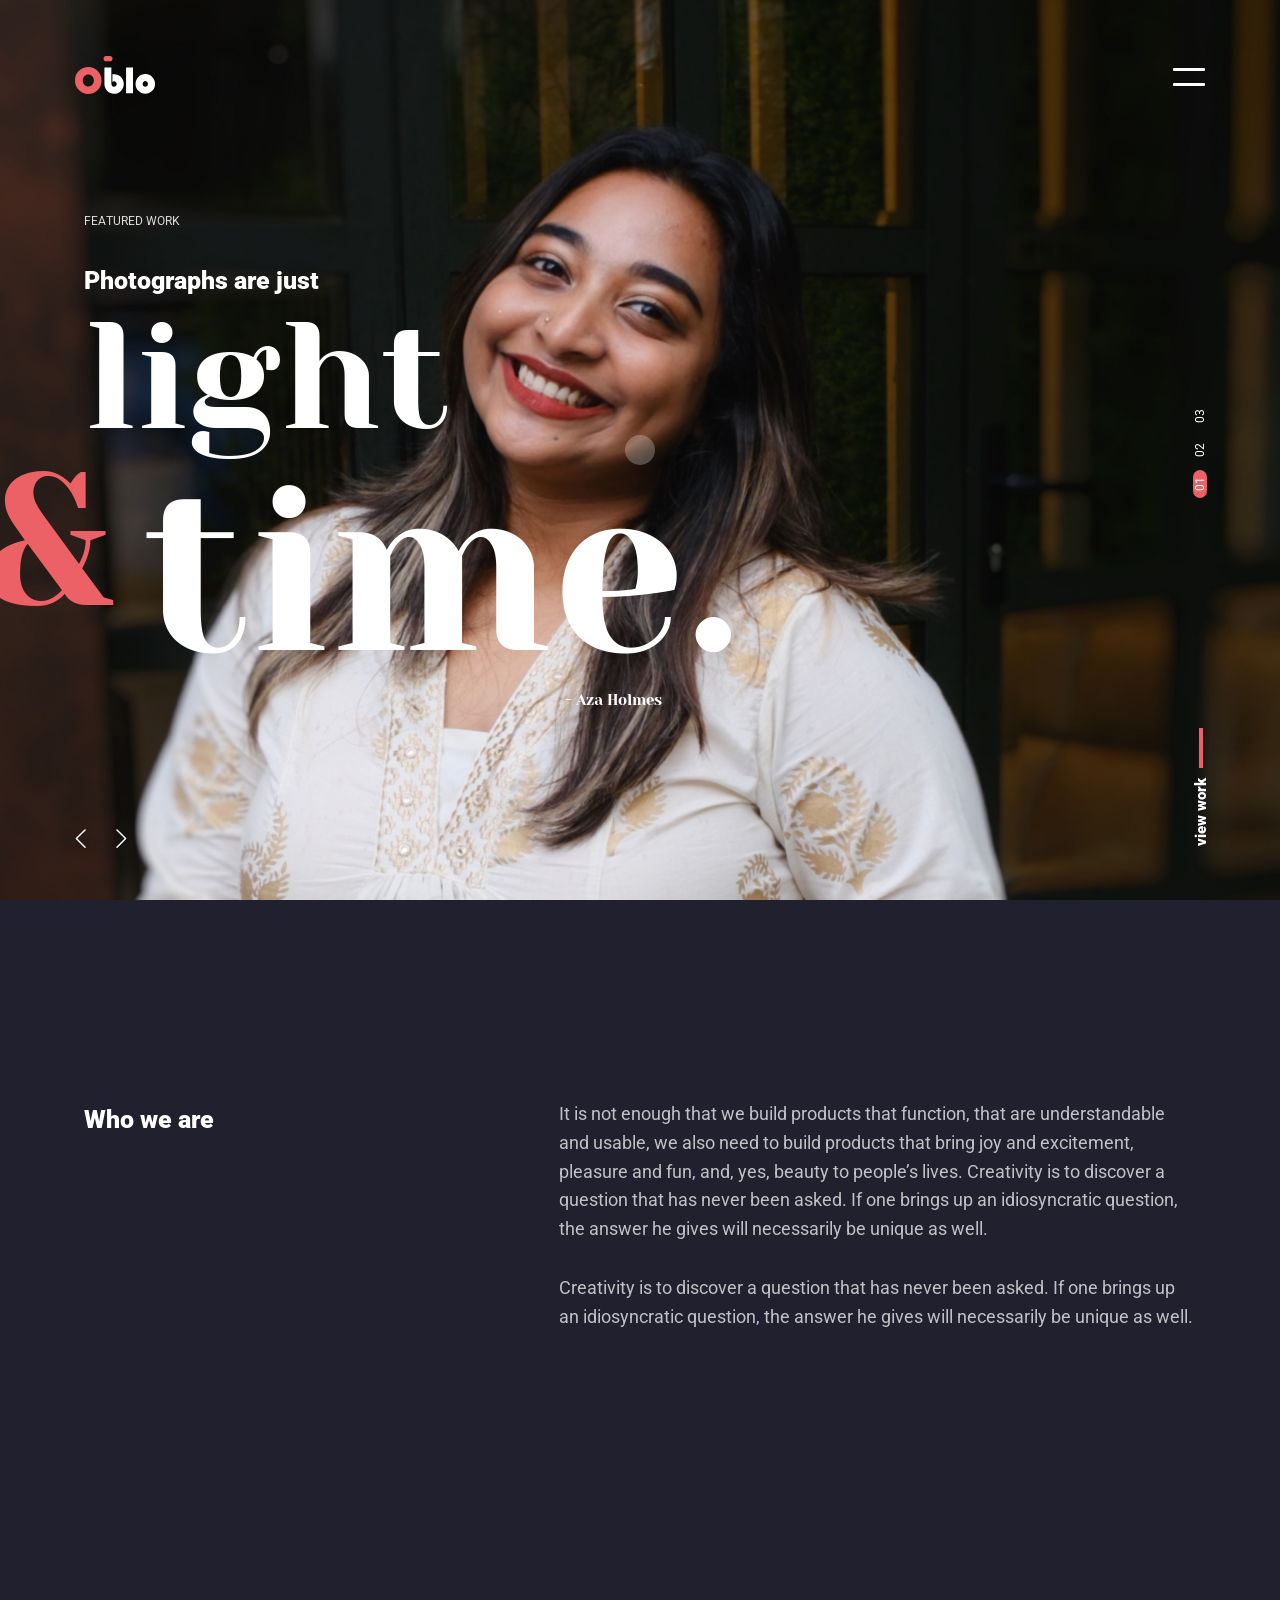
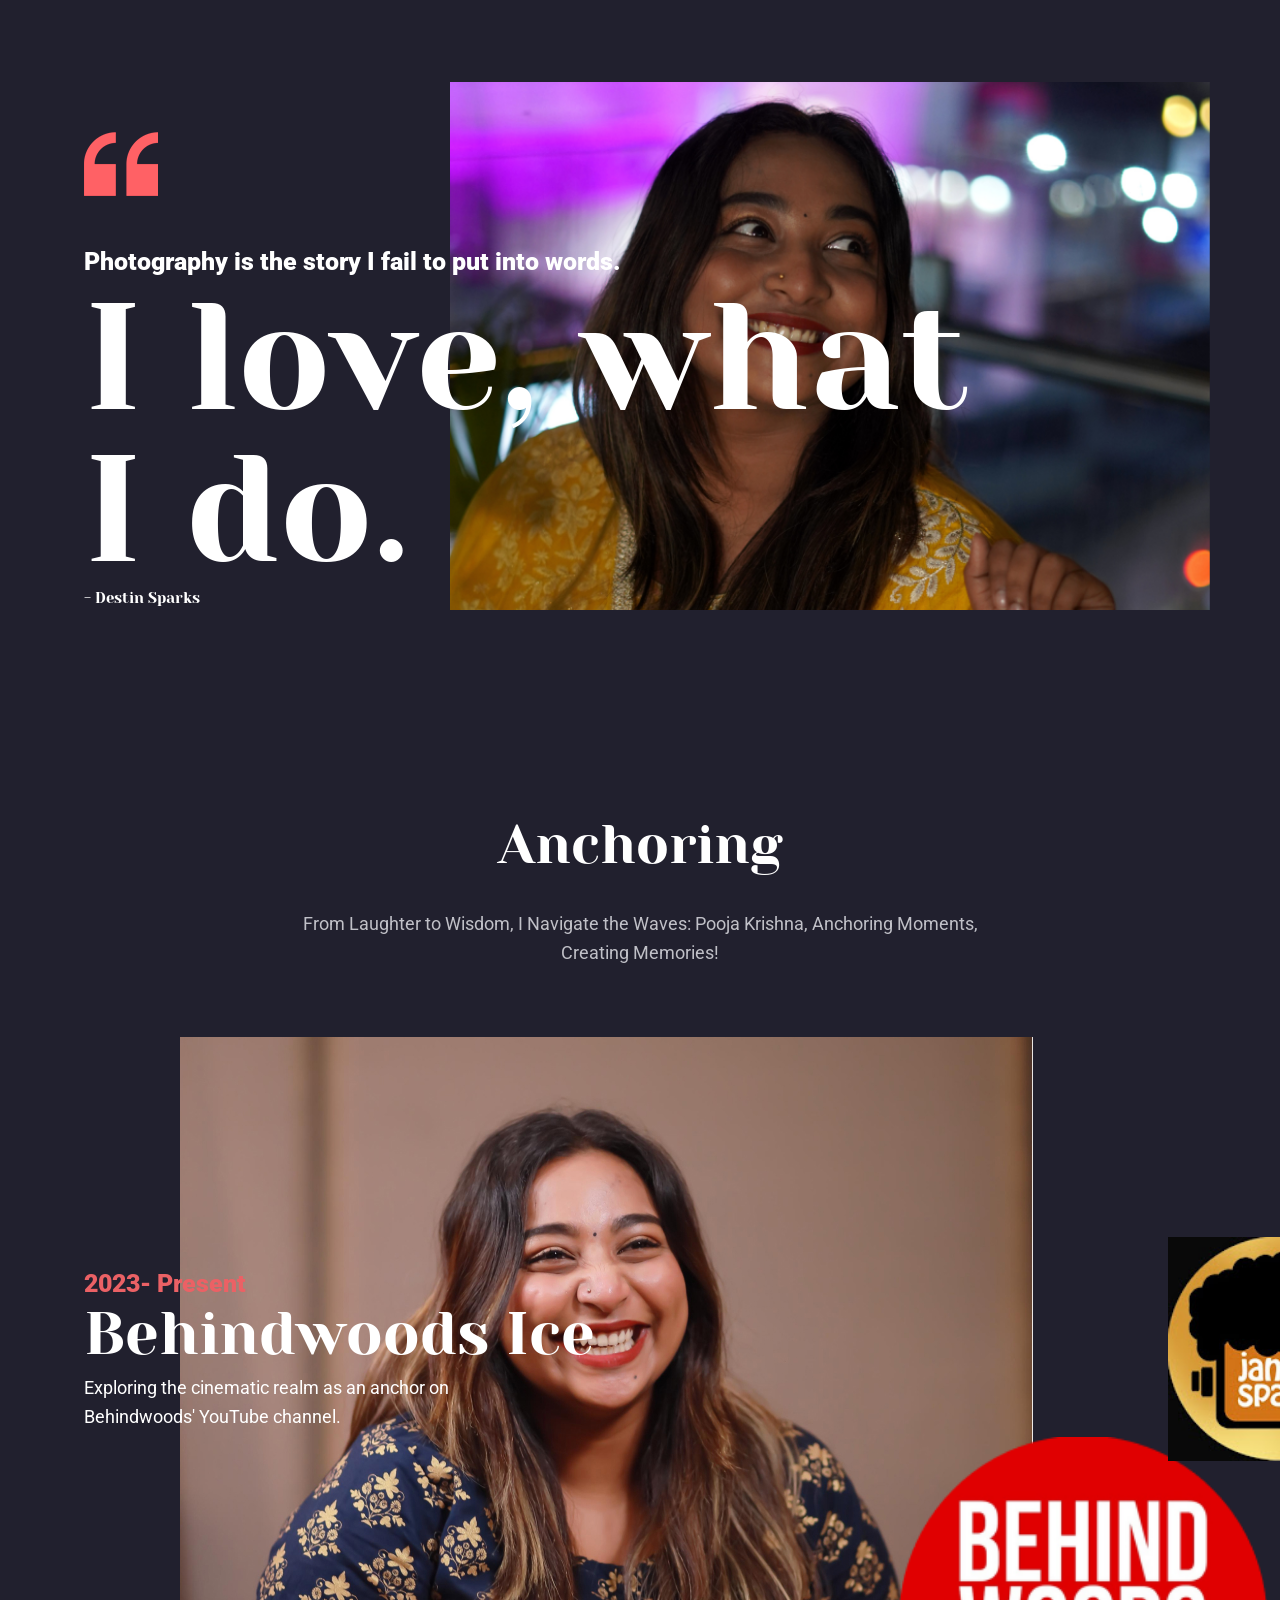
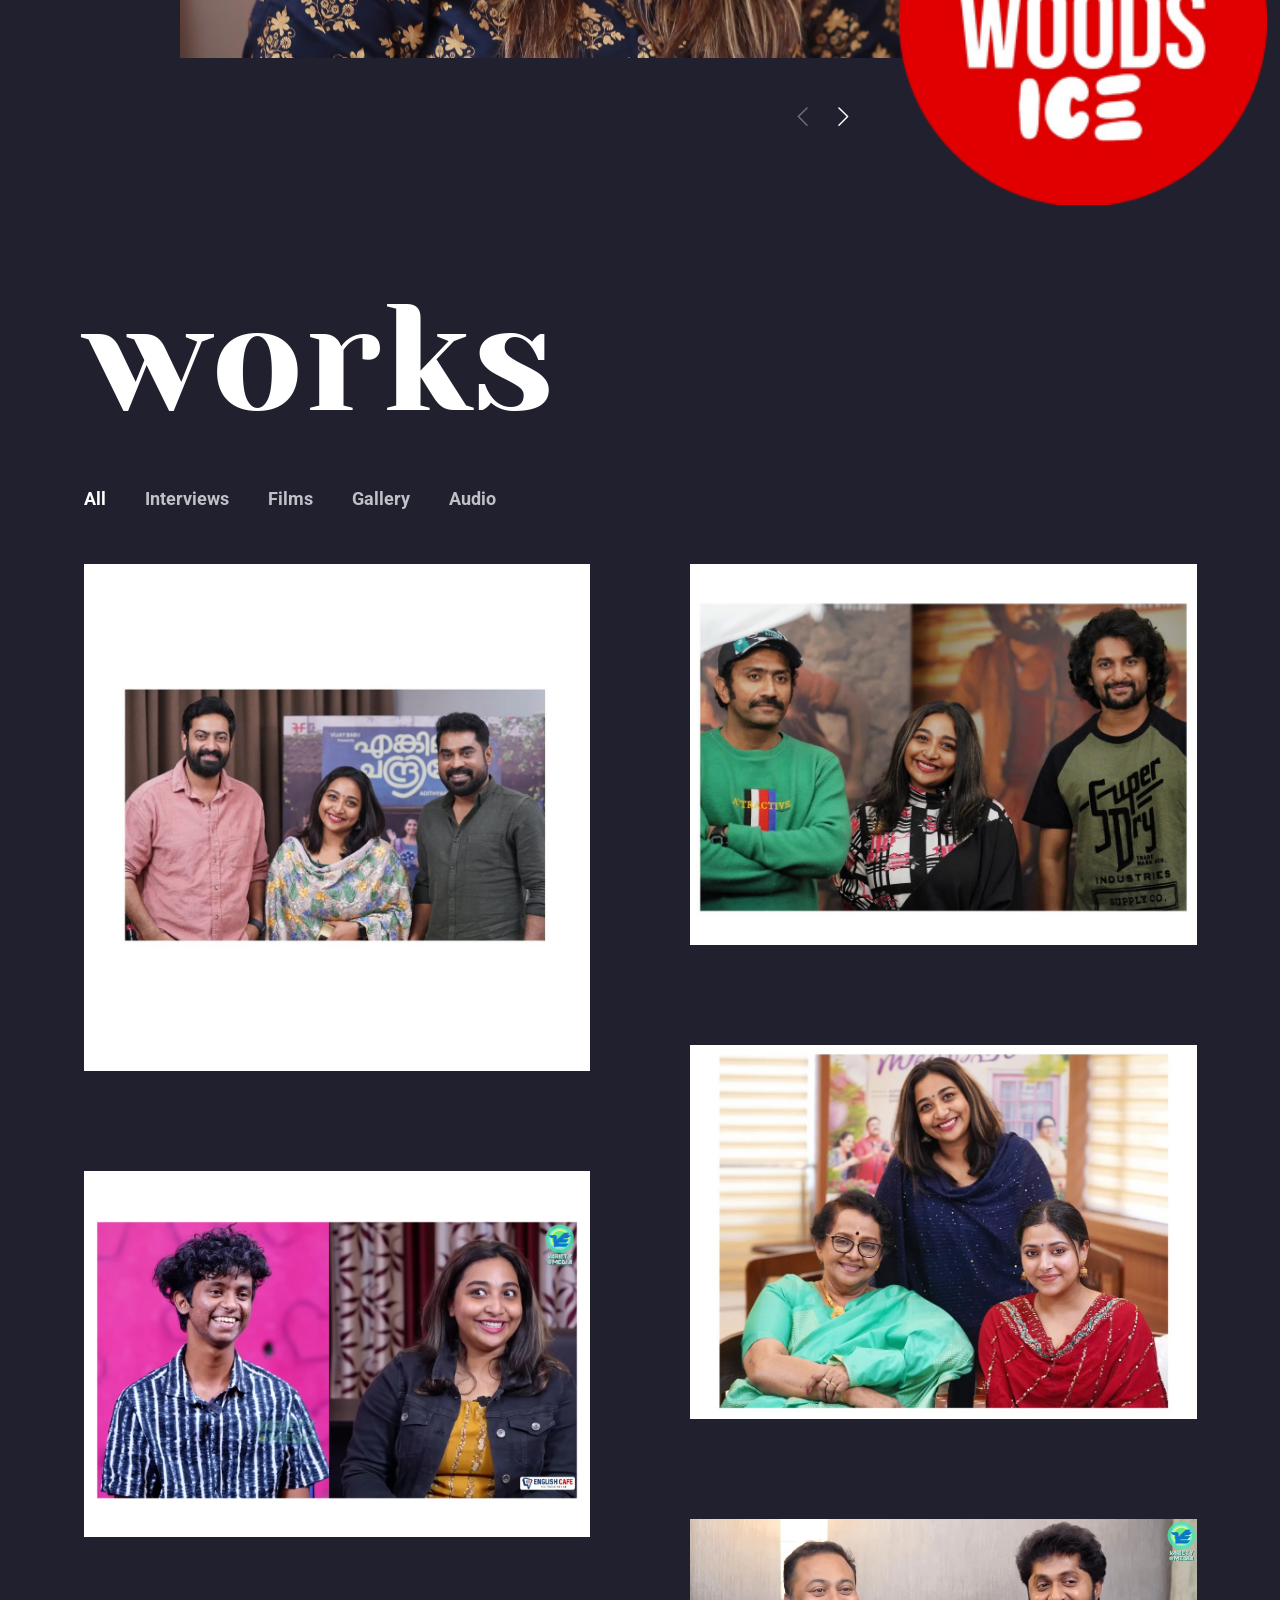
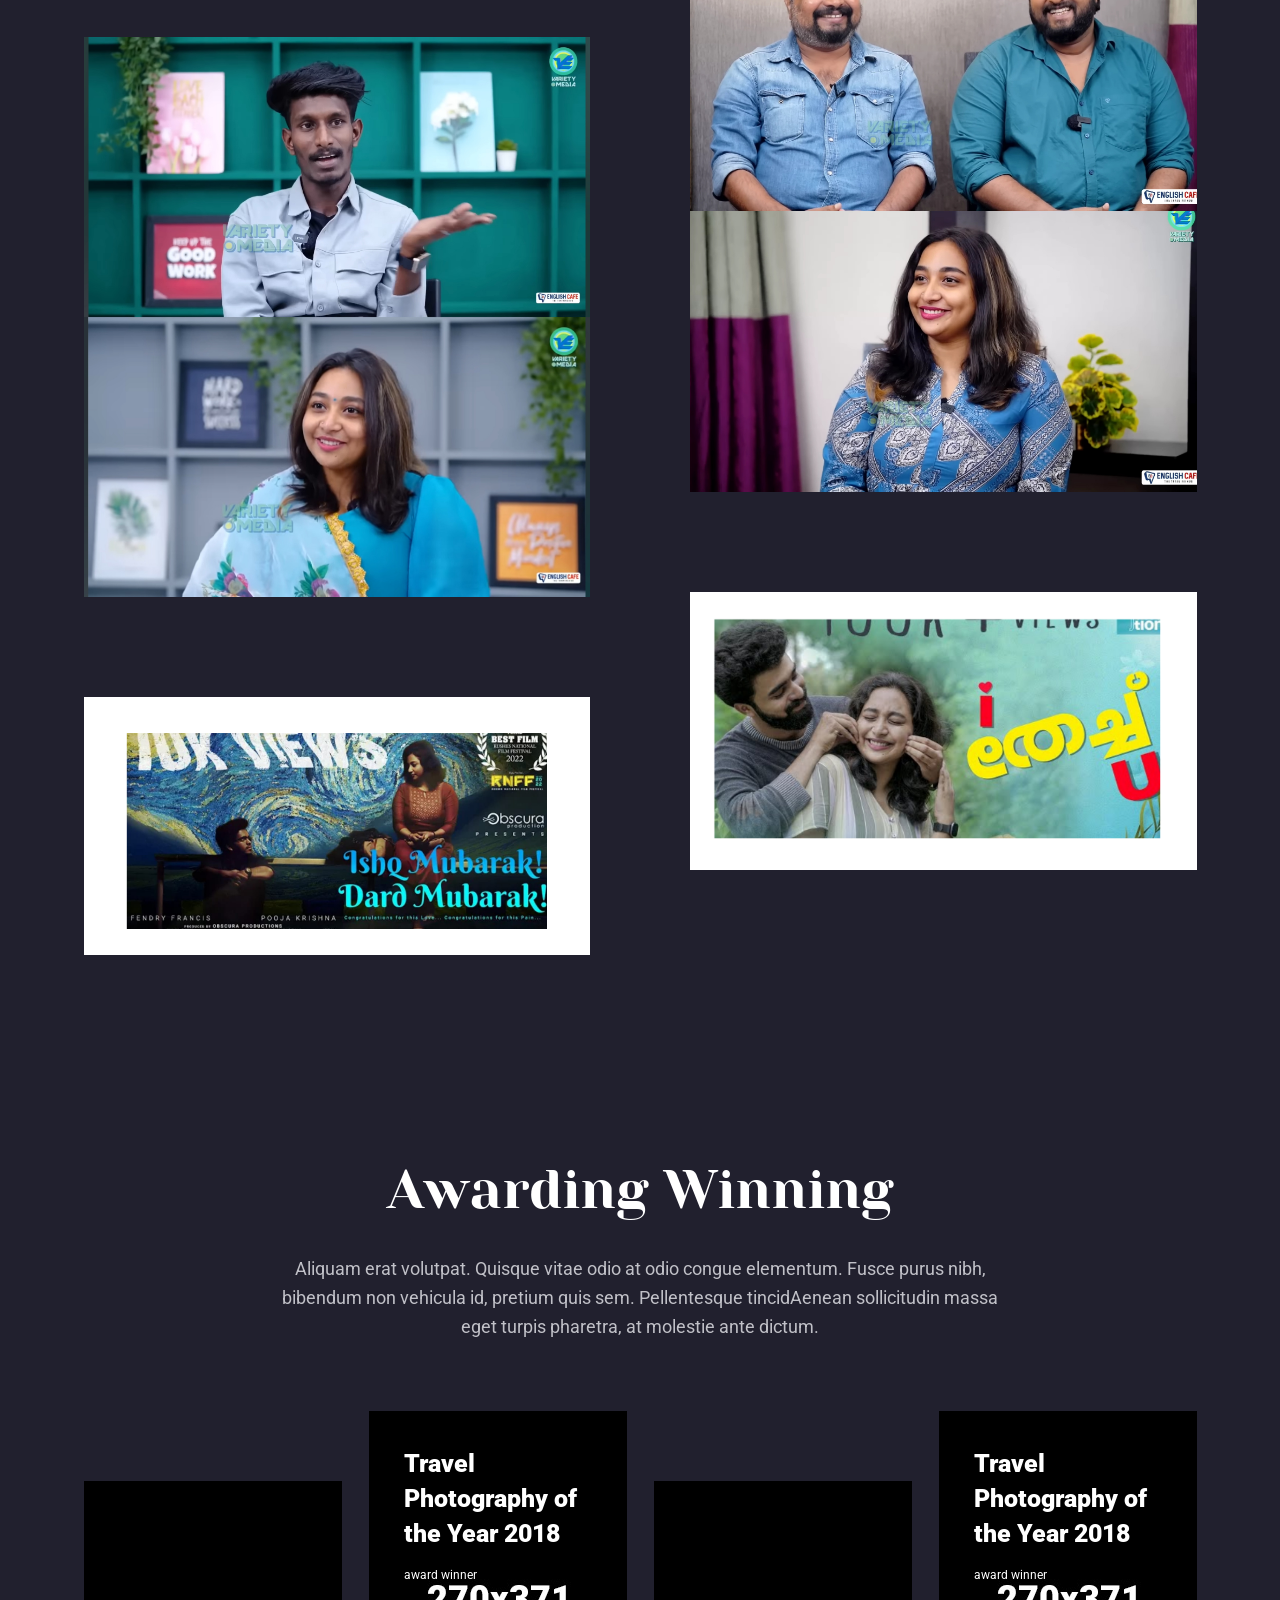
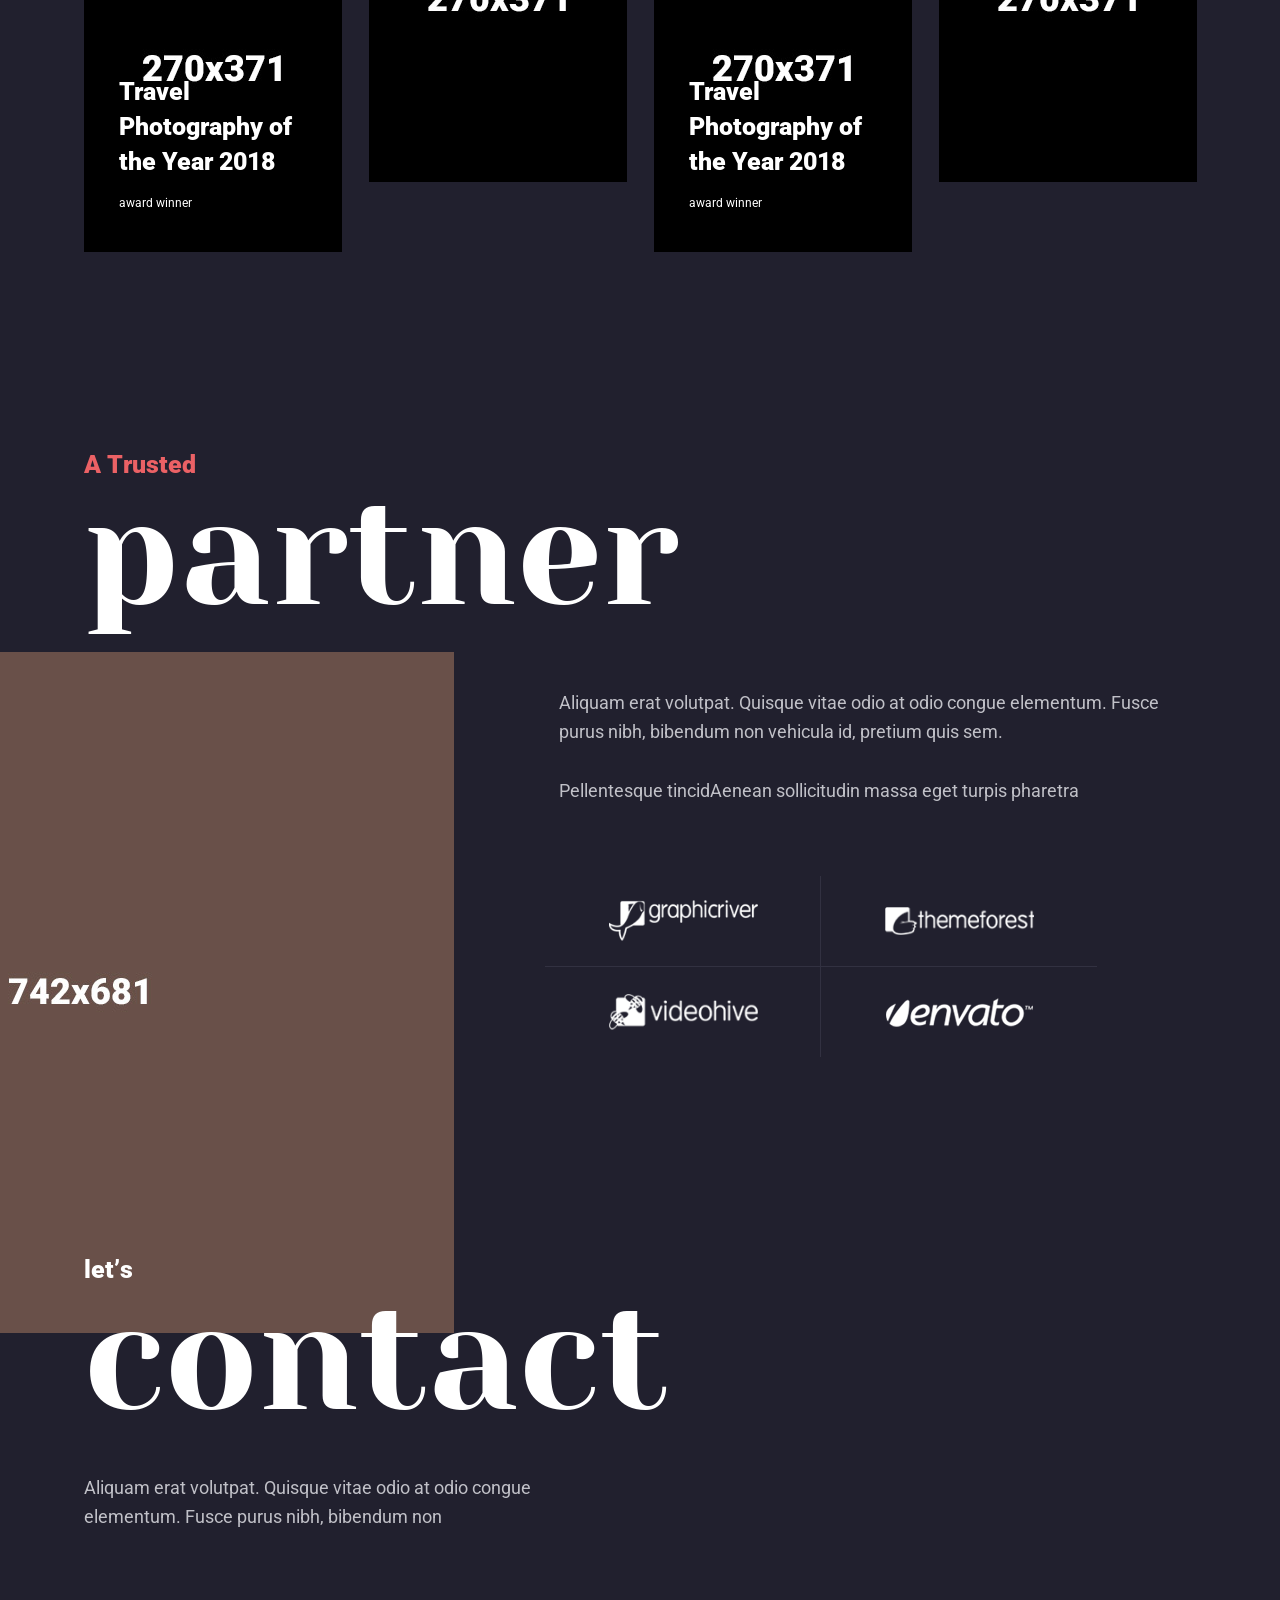
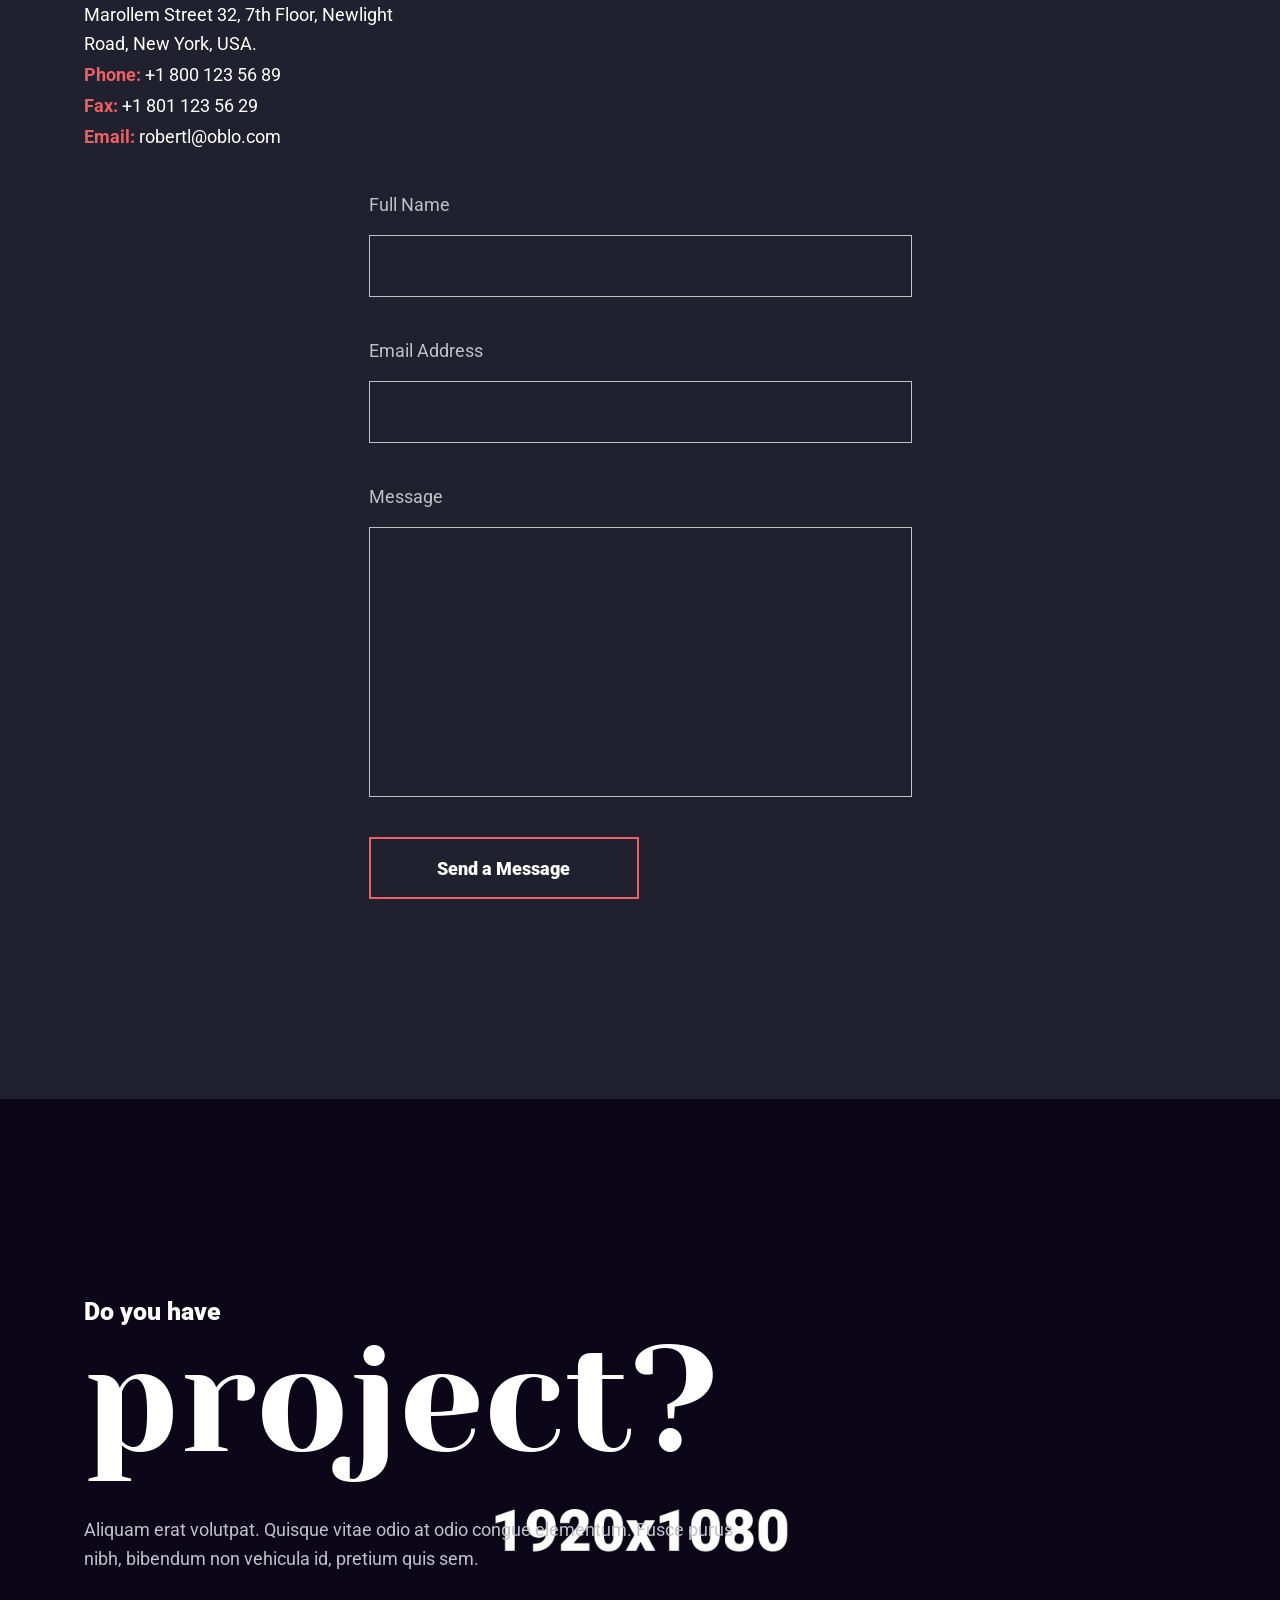
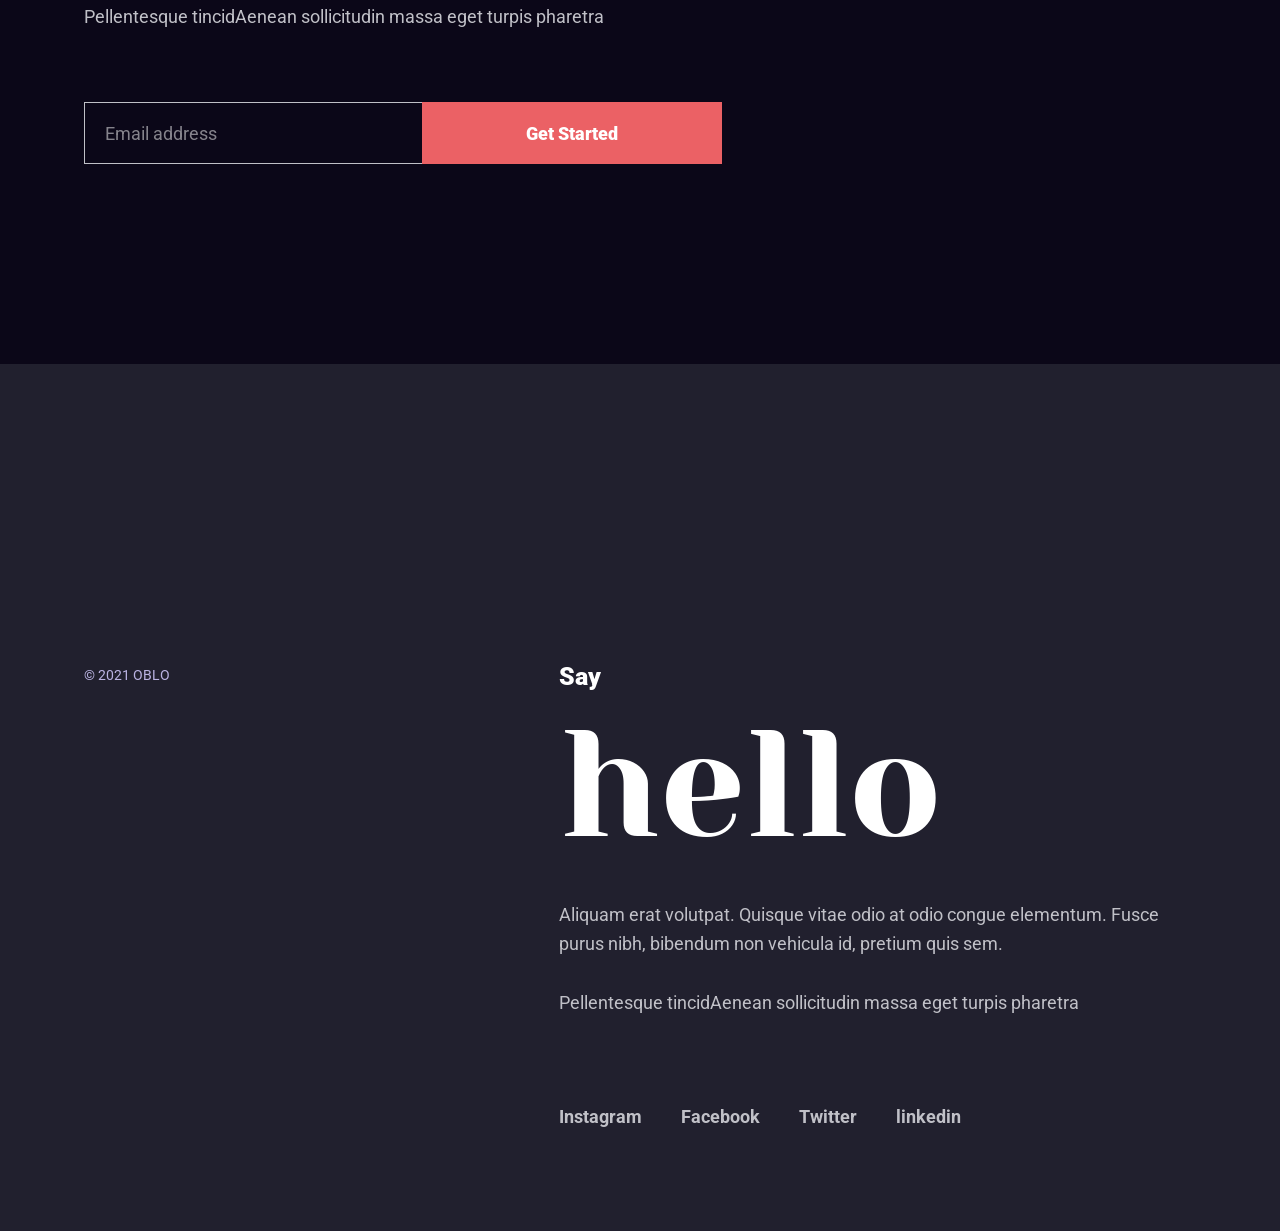
==== commit 2b413caf: "add experience" ====
--- a/index.html
+++ b/index.html
@@ -563,7 +563,7 @@
                     <div
                       class="img scrolla-element-anim-1 scroll-animate"
                       data-animate="active"
-                      style="background-image: url(pics/quote.jpg)"
+                      style="background-image: url(pics/about1.png)"
                     ></div>
                   </div>
                 </div>
@@ -584,16 +584,14 @@
                     data-splitting="chars"
                     data-animate="active"
                   >
-                    Experience
+                    Anchoring
                   </div>
                   <div
                     class="m-subtitle scrolla-element-anim-1 scroll-animate"
                     data-animate="active"
                   >
-                    Aliquam erat volutpat. Quisque vitae odio at odio congue
-                    elementum. Fusce purus nibh, bibendum non vehicula id,
-                    pretium quis sem. Pellentesque tincidAenean sollicitudin
-                    massa eget turpis pharetra, at molestie ante dictum.
+                    From Laughter to Wisdom, I Navigate the Waves: Pooja
+                    Krishna, Anchoring Moments, Creating Memories!
                   </div>
                 </div>
               </div>
@@ -611,7 +609,7 @@
                       <div class="swiper-slide">
                         <div class="slide">
                           <img
-                            src="images/experience-img1.jpg"
+                            src="exp/2.jpg"
                             class="slide-ex-item__image"
                             alt=""
                           />
@@ -622,20 +620,20 @@
                               class="label splitting-text-anim-1"
                               data-splitting="chars"
                             >
-                              2015- Present
+                              2023- Present
                             </div>
                             <div
                               class="title splitting-text-anim-2"
                               data-splitting="chars"
                             >
-                              foto.
+                              Behindwoods Ice
                             </div>
                             <div
                               class="text scrolla-element-anim-1 scroll-animate"
                               data-animate="active"
                             >
-                              Aliquam erat volutpat. Quisque vitae odio at odio
-                              congue elementum. Fusce purus nibh, bibendum non
+                              Exploring the cinematic realm as an anchor on
+                              Behindwoods' YouTube channel.
                             </div>
                           </div>
                         </div>
@@ -644,7 +642,7 @@
                       <div class="swiper-slide">
                         <div class="slide">
                           <img
-                            src="images/experience-img2.jpg"
+                            src="exp/4.jpg"
                             class="slide-ex-item__image"
                             alt=""
                           />
@@ -655,20 +653,20 @@
                               class="label splitting-text-anim-1"
                               data-splitting="chars"
                             >
-                              2013- 2015
+                              2023 - 2023
                             </div>
                             <div
                               class="title splitting-text-anim-2"
                               data-splitting="chars"
                             >
-                              video.
+                              Jango Space
                             </div>
                             <div
                               class="text scrolla-element-anim-1 scroll-animate"
                               data-animate="active"
                             >
-                              Aliquam erat volutpat. Quisque vitae odio at odio
-                              congue elementum. Fusce purus nibh, bibendum non
+                              Served as the vibrant host on Jango Space's
+                              YouTube channel.
                             </div>
                           </div>
                         </div>
@@ -677,7 +675,7 @@
                       <div class="swiper-slide">
                         <div class="slide">
                           <img
-                            src="images/experience-img3.jpg"
+                            src="exp/3.jpg"
                             class="slide-ex-item__image"
                             alt=""
                           />
@@ -688,20 +686,21 @@
                               class="label splitting-text-anim-1"
                               data-splitting="chars"
                             >
-                              2010- 2013
+                              2023 - 2023
                             </div>
                             <div
                               class="title splitting-text-anim-2"
                               data-splitting="chars"
                             >
-                              music.
+                              Variety Media
                             </div>
                             <div
                               class="text scrolla-element-anim-1 scroll-animate"
                               data-animate="active"
                             >
-                              Aliquam erat volutpat. Quisque vitae odio at odio
-                              congue elementum. Fusce purus nibh, bibendum non
+                              Anchored on Variety Media's YouTube channel,
+                              Conducted engaging interviews filled with
+                              entertainment, games and activities.
                             </div>
                           </div>
                         </div>
@@ -737,9 +736,7 @@
                     <div
                       class="img scrolla-element-anim-1 scroll-animate"
                       data-animate="active"
-                      style="
-                        background-image: url(images/experience-avatar1.jpg);
-                      "
+                      style="background-image: url(exp/behindwoods.png)"
                     ></div>
                   </div>
                   <div
@@ -750,9 +747,7 @@
                     <div
                       class="img scrolla-element-anim-1 scroll-animate"
                       data-animate="active"
-                      style="
-                        background-image: url(images/experience-avatar2.jpg);
-                      "
+                      style="background-image: url(exp/jhango2.webp)"
                     ></div>
                   </div>
                 </div>
--- a/css/main.css
+++ b/css/main.css
@@ -3063,7 +3063,7 @@
 .experience-carousel .slide-titles .title {
   margin-bottom: 10px;
   font-family: "Yeseva One";
-  font-size: 152px;
+  font-size: 60px;
   line-height: 1;
   font-weight: 400;
 }
@@ -6346,7 +6346,7 @@
     font-size: 16px;
   }
   .experience-carousel .slide-titles .title {
-    font-size: 50px;
+    font-size: 30px;
   }
   .section.m-experience.m-process {
     margin: 50px 0 100px 0;
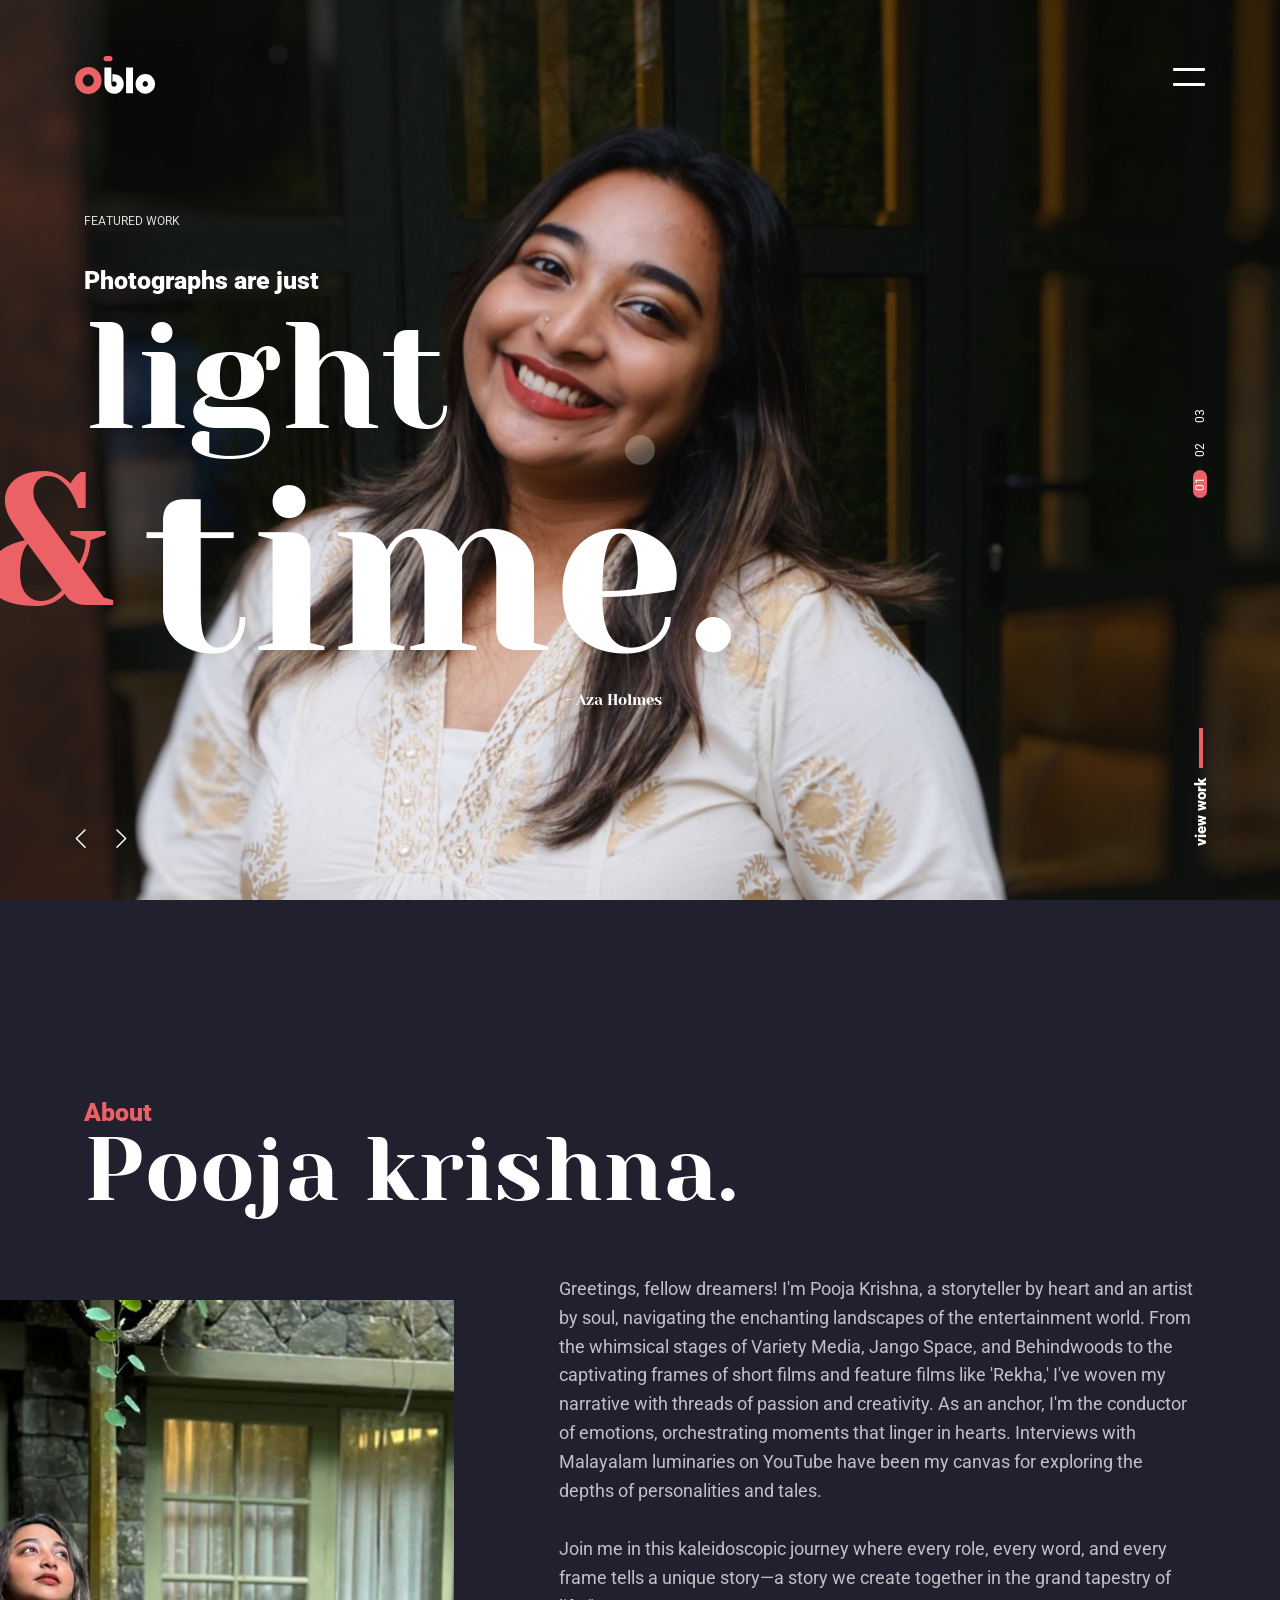
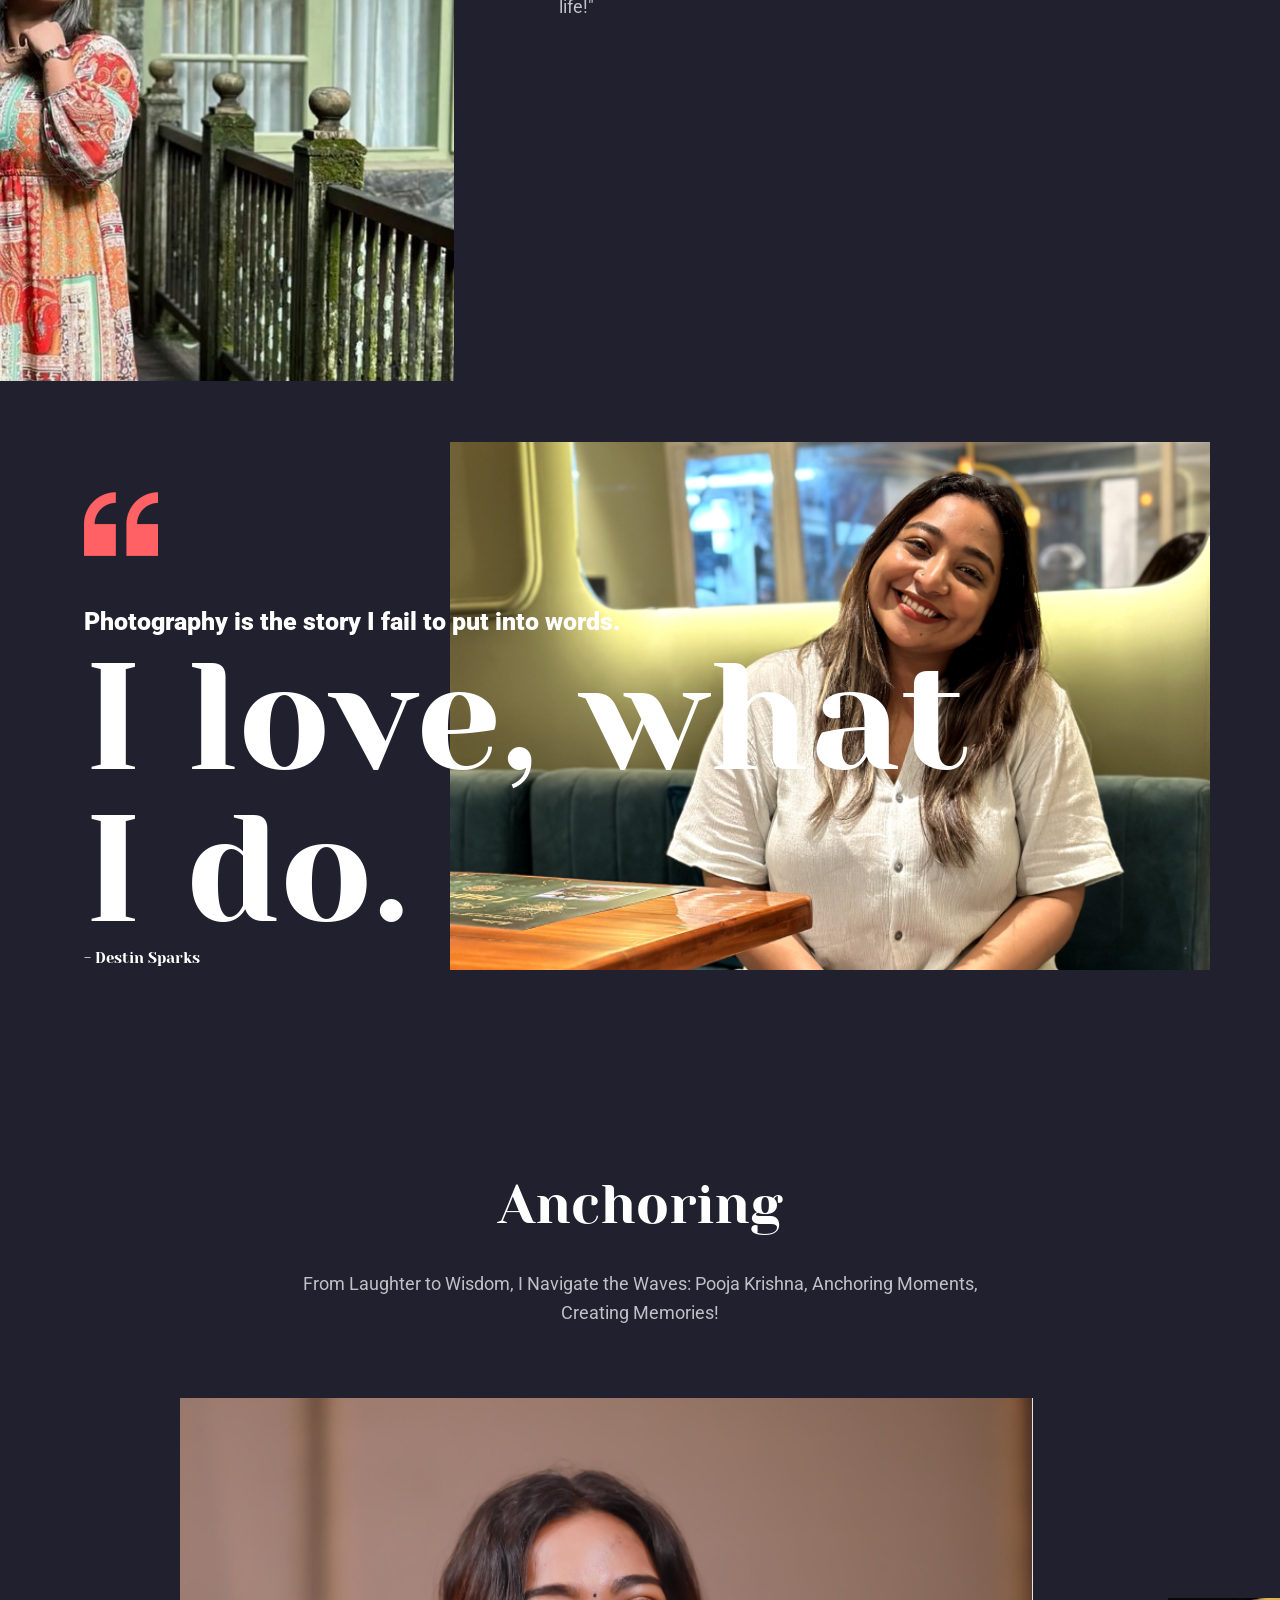
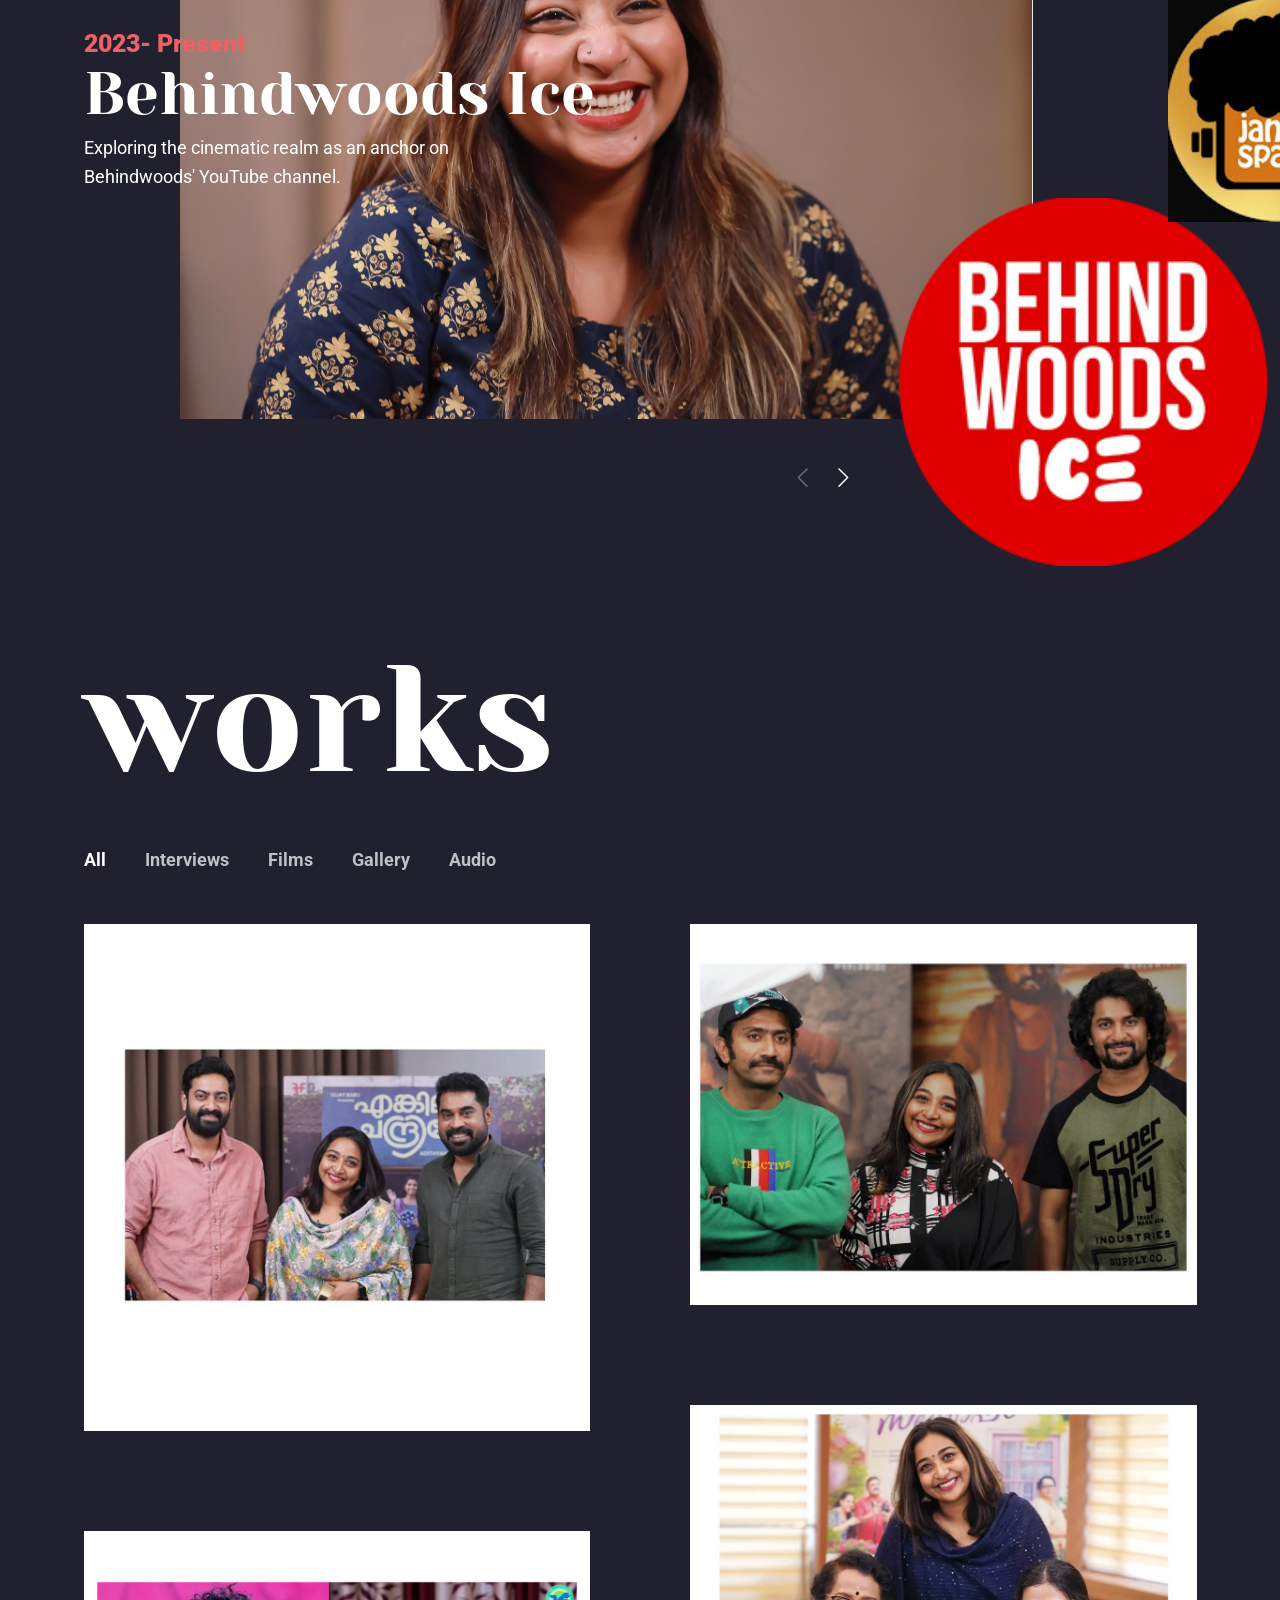
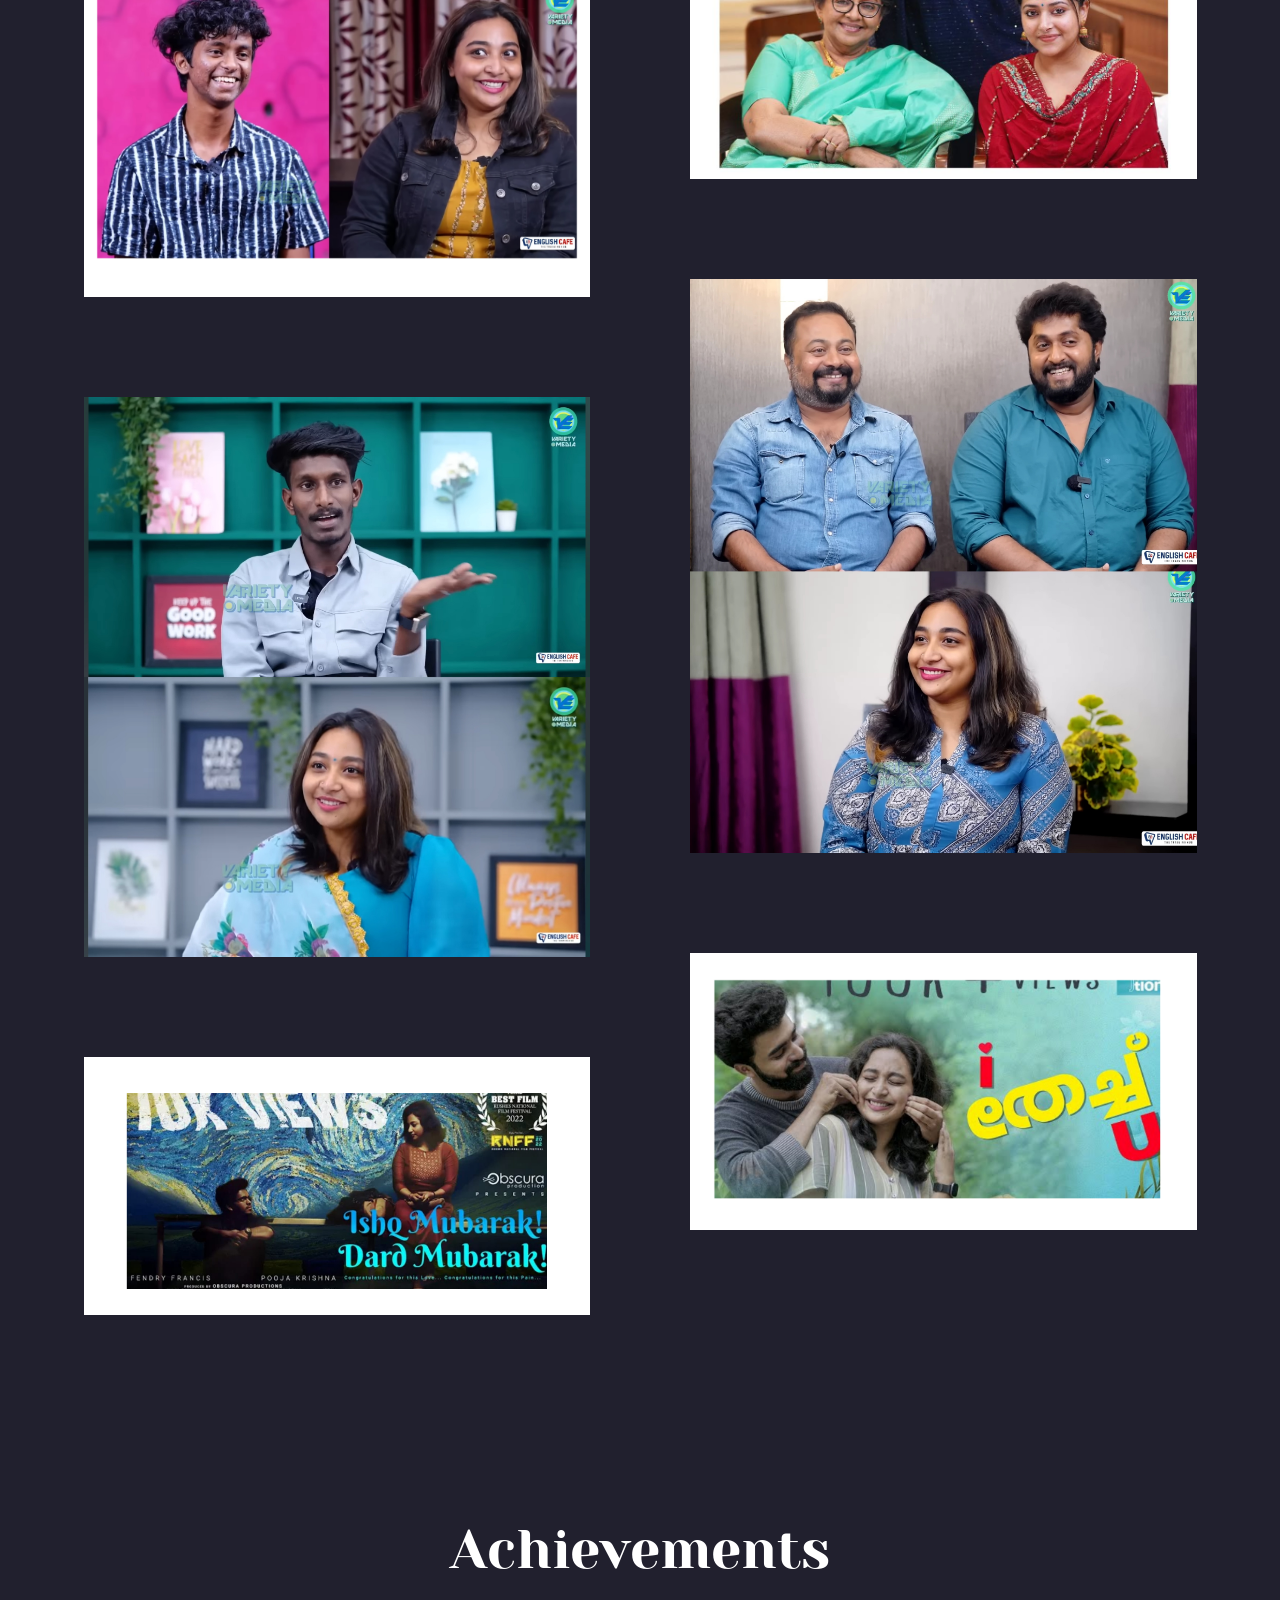
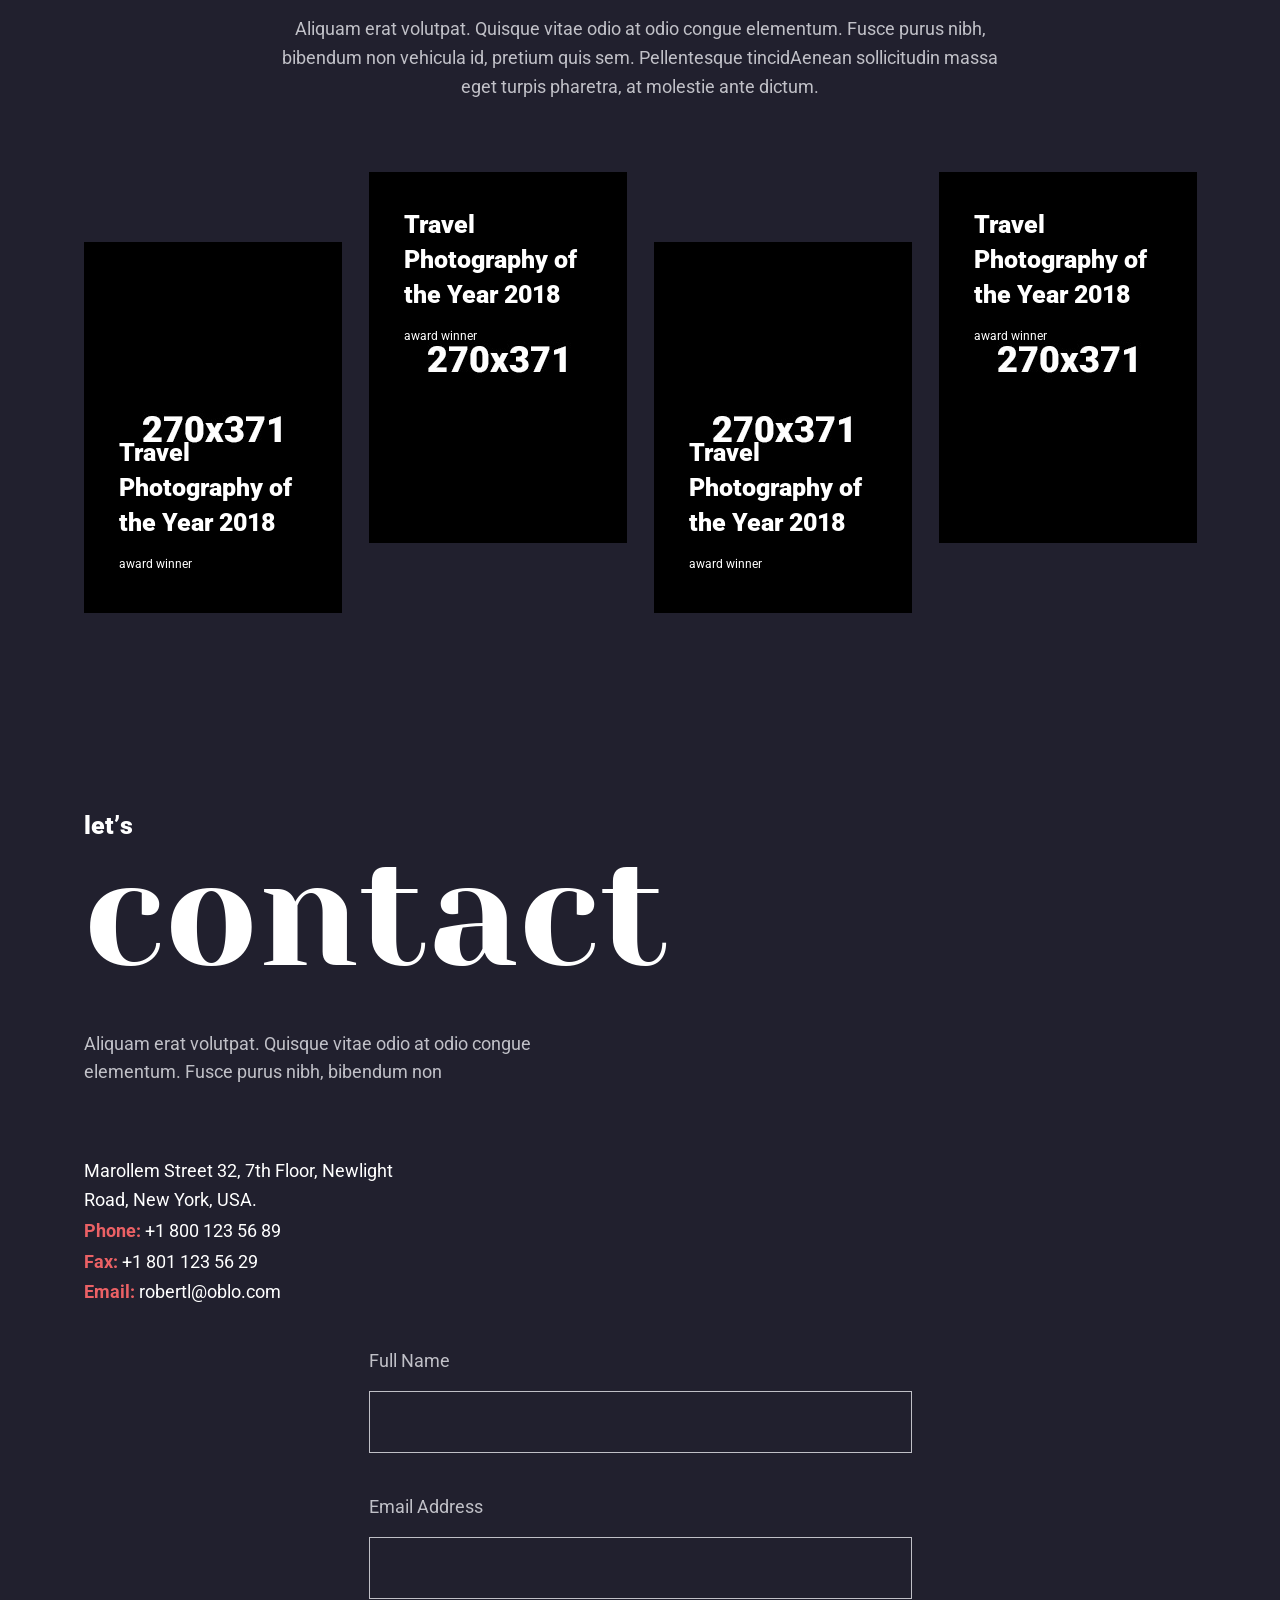
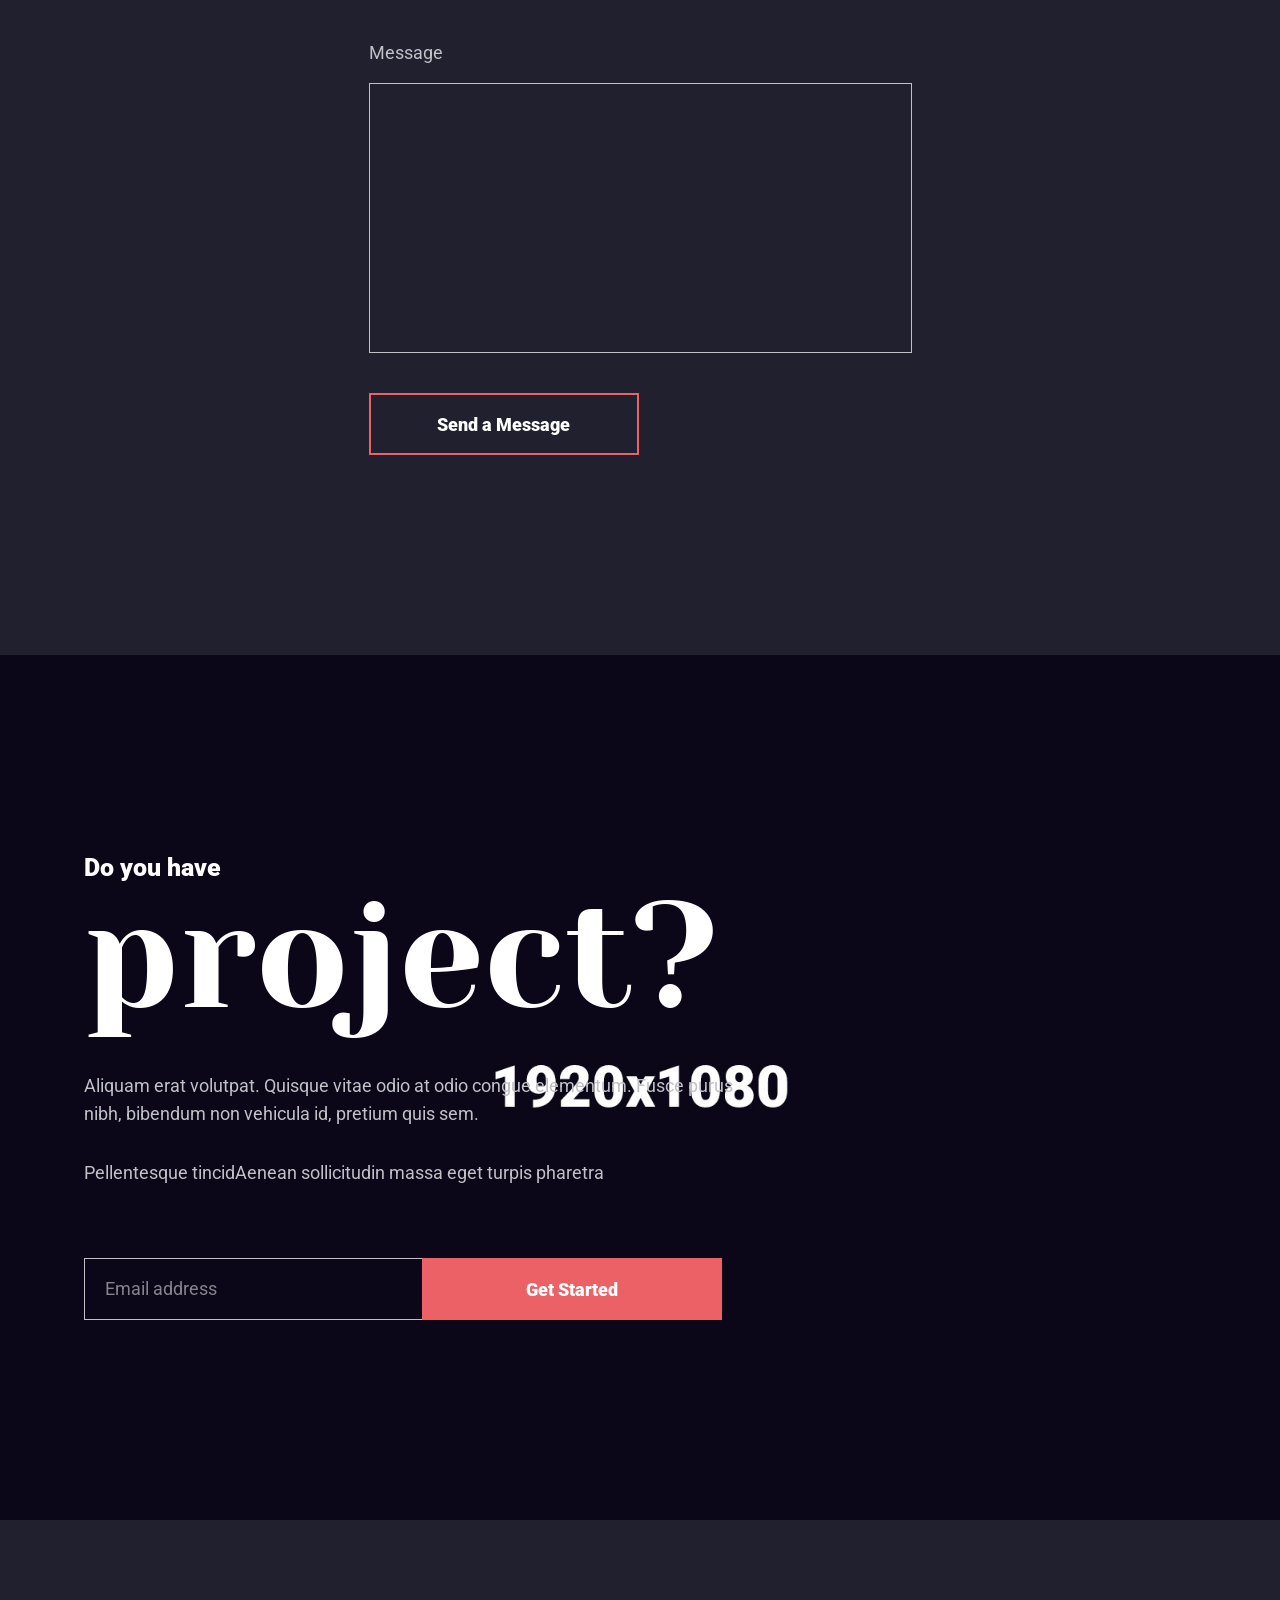
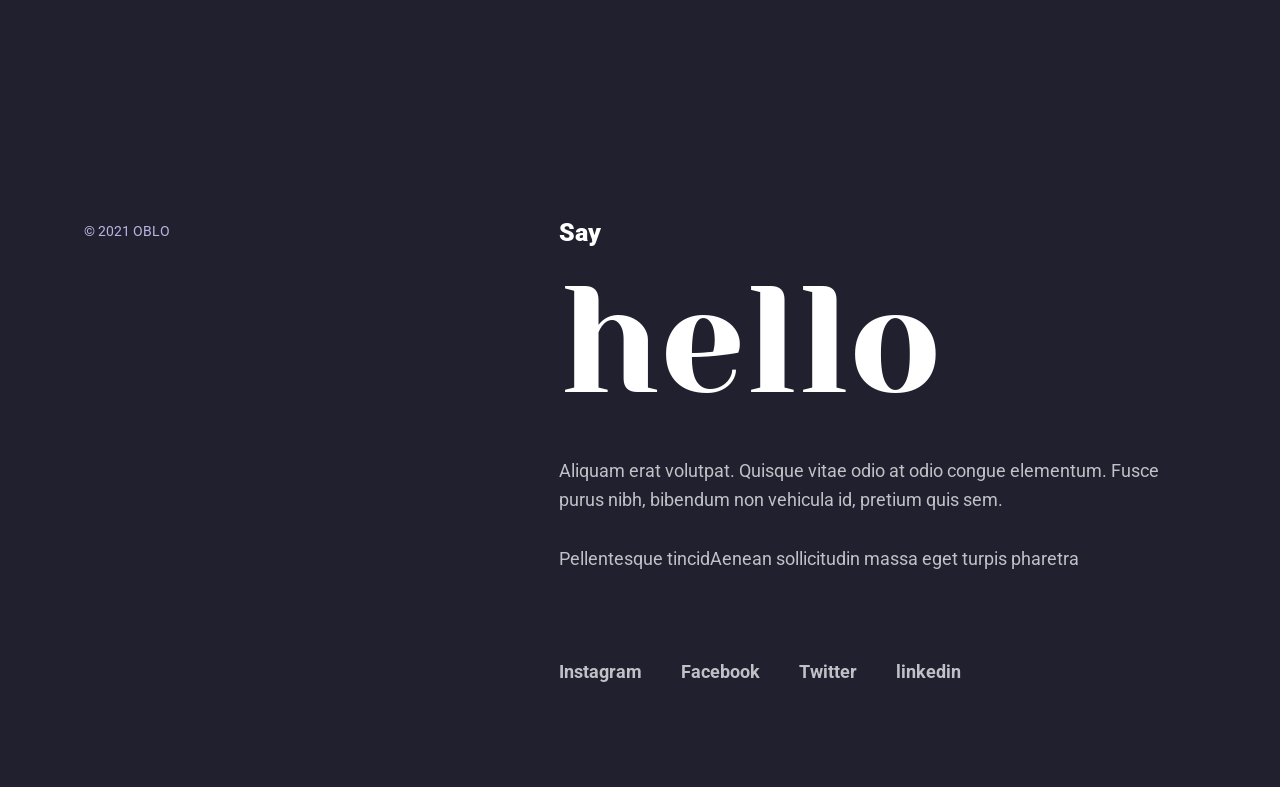
==== commit 987ab290: "modify about" ====
--- a/index.html
+++ b/index.html
@@ -484,8 +484,130 @@
           <div class="canvas main-slider-items__image"></div>
         </div>
 
+        <!-- Section Partners -->
+        <div class="section section-inner m-partners">
+          <div class="container">
+            <div class="row">
+              <div class="col-xs-12 col-sm-12 col-md-12 col-lg-12">
+                <!-- titles -->
+                <div class="h-titles">
+                  <div
+                    class="h-subtitle red splitting-text-anim-1 scroll-animate"
+                    data-splitting="chars"
+                    data-animate="active"
+                  >
+                    About
+                  </div>
+                  <div
+                    class="h-title name name-heading splitting-text-anim-2 scroll-animate"
+                    data-splitting="chars"
+                    data-animate="active"
+                  >
+                    Pooja krishna.
+                  </div>
+                  <div
+                    class="h-image"
+                    data-bottom-top="top: 0px;"
+                    data-top-bottom="top: -300px;"
+                  >
+                    <div
+                      class="img scrolla-element-anim-1 scroll-animate"
+                      data-animate="active"
+                      style="background-image: url(og/3.jpg)"
+                    ></div>
+                  </div>
+                </div>
+              </div>
+            </div>
+            <div class="row">
+              <div class="col-xs-12 col-sm-12 col-md-12 col-lg-7 ms-auto">
+                <!-- partners -->
+                <div class="partners-box">
+                  <div
+                    class="text scrolla-element-anim-1 scroll-animate"
+                    data-animate="active"
+                  >
+                    <p>
+                      Greetings, fellow dreamers! I'm Pooja Krishna, a
+                      storyteller by heart and an artist by soul, navigating the
+                      enchanting landscapes of the entertainment world. From the
+                      whimsical stages of Variety Media, Jango Space, and
+                      Behindwoods to the captivating frames of short films and
+                      feature films like 'Rekha,' I've woven my narrative with
+                      threads of passion and creativity. As an anchor, I'm the
+                      conductor of emotions, orchestrating moments that linger
+                      in hearts. Interviews with Malayalam luminaries on YouTube
+                      have been my canvas for exploring the depths of
+                      personalities and tales.
+                    </p>
+                    <p>
+                      Join me in this kaleidoscopic journey where every role,
+                      every word, and every frame tells a unique story—a story
+                      we create together in the grand tapestry of life!"
+                    </p>
+                  </div>
+
+                  <!-- <div class="partners-items row">
+                    <div
+                      class="partners-col col-xs-12 col-sm-6 col-md-5 col-lg-5 scrolla-element-anim-1 scroll-animate"
+                      data-animate="active"
+                    >
+                      <div class="partners-item">
+                        <div class="image">
+                          <a href="#" target="blank"
+                            ><img src="images/brand1.png" alt=""
+                          /></a>
+                        </div>
+                      </div>
+                    </div>
+
+                    <div
+                      class="partners-col col-xs-12 col-sm-6 col-md-5 col-lg-5 scrolla-element-anim-1 scroll-animate"
+                      data-animate="active"
+                    >
+                      <div class="partners-item">
+                        <div class="image">
+                          <a href="#" target="blank"
+                            ><img src="images/brand2.png" alt=""
+                          /></a>
+                        </div>
+                      </div>
+                    </div>
+
+                    <div
+                      class="partners-col col-xs-12 col-sm-6 col-md-5 col-lg-5 scrolla-element-anim-1 scroll-animate"
+                      data-animate="active"
+                    >
+                      <div class="partners-item">
+                        <div class="image">
+                          <a href="#" target="blank"
+                            ><img src="images/brand3.png" alt=""
+                          /></a>
+                        </div>
+                      </div>
+                    </div>
+
+                    <div
+                      class="partners-col col-xs-12 col-sm-6 col-md-5 col-lg-5 scrolla-element-anim-1 scroll-animate"
+                      data-animate="active"
+                    >
+                      <div class="partners-item">
+                        <div class="image">
+                          <a href="#" target="blank"
+                            ><img src="images/brand4.png" alt=""
+                          /></a>
+                        </div>
+                      </div>
+                    </div>
+                  </div> -->
+                </div>
+              </div>
+            </div>
+          </div>
+        </div>
+
         <!-- Section Description -->
-        <div class="section section-inner m-description">
+        <!-- <div class="section section-inner m-description">
           <div class="container">
             <div class="row">
               <div class="col-xs-12 col-sm-12 col-md-12 col-lg-5">
@@ -503,24 +625,28 @@
                   data-animate="active"
                 >
                   <p>
-                    It is not enough that we build products that function, that
-                    are understandable and usable, we also need to build
-                    products that bring joy and excitement, pleasure and fun,
-                    and, yes, beauty to people’s lives. Creativity is to
-                    discover a question that has never been asked. If one brings
-                    up an idiosyncratic question, the answer he gives will
-                    necessarily be unique as well.
+                    Greetings, fellow dreamers! I'm Pooja Krishna, a
+                    storyteller by heart and an artist by soul, navigating the
+                    enchanting landscapes of the entertainment world. From the
+                    whimsical stages of Variety Media, Jango Space, and
+                    Behindwoods to the captivating frames of short films and
+                    feature films like 'Rekha,' I've woven my narrative with
+                    threads of passion and creativity. As an anchor, I'm the
+                    conductor of emotions, orchestrating moments that linger in
+                    hearts. Interviews with Malayalam luminaries on YouTube have
+                    been my canvas for exploring the depths of personalities and
+                    tales.
                   </p>
                   <p>
-                    Creativity is to discover a question that has never been
-                    asked. If one brings up an idiosyncratic question, the
-                    answer he gives will necessarily be unique as well.
+                    Join me in this kaleidoscopic journey where every role,
+                    every word, and every frame tells a unique story—a story we
+                    create together in the grand tapestry of life!"
                   </p>
                 </div>
               </div>
             </div>
           </div>
-        </div>
+        </div> -->
 
         <!-- Section Services -->
 
@@ -563,7 +689,7 @@
                     <div
                       class="img scrolla-element-anim-1 scroll-animate"
                       data-animate="active"
-                      style="background-image: url(pics/about1.png)"
+                      style="background-image: url(pics/quote2.jpg)"
                     ></div>
                   </div>
                 </div>
@@ -982,7 +1108,7 @@
                         class="name splitting-text-anim-3"
                         data-splitting="words"
                       >
-                        SURAJ & SAIJU KURUP INTERVIEW | ENKILUM CHANDRIKE
+                        SURAJ & SAIJU KURUP INTERVIEW
                       </div>
                     </div>
                   </a>
@@ -1016,7 +1142,7 @@
                         class="name splitting-text-anim-3"
                         data-splitting="words"
                       >
-                        SHINE TOM CHACKO INTERVIEW | SHANE NIGAM | JEAN PAUL LAL
+                        SHINE TOM CHACKO | SHANE NIGAM
                       </div>
                     </div>
                   </a>
@@ -1124,7 +1250,7 @@
                         class="name splitting-text-anim-3"
                         data-splitting="words"
                       >
-                        DHYAN SREENIVASAN INTERVIEW | KHALI PURSE | SOHAN
+                        DHYAN SREENIVASAN | SOHAN
                       </div>
                     </div>
                   </a>
@@ -1192,8 +1318,7 @@
                         class="name splitting-text-anim-3"
                         data-splitting="words"
                       >
-                        Dating Valli 3 | i thech u | Pooja krishna | Febin
-                        ummachan
+                        Dating Valli 3
                       </div>
                     </div>
                   </a>
@@ -1221,13 +1346,13 @@
                         class="category splitting-text-anim-3"
                         data-splitting="words"
                       >
-                        Image
+                        Video
                       </div>
                       <div
                         class="name splitting-text-anim-3"
                         data-splitting="words"
                       >
-                        Ishq Mubarak! Dard Mubarak! Short Film | Pooja Krishna
+                        Ishq Mubarak! Dard Mubarak!
                       </div>
                     </div>
                   </a>
@@ -1255,7 +1380,7 @@
                     data-splitting="chars"
                     data-animate="active"
                   >
-                    Awarding Winning
+                    Achievements
                   </div>
                   <div
                     class="m-subtitle scrolla-element-anim-1 scroll-animate"
@@ -1349,119 +1474,6 @@
                           Travel Photography of the Year 2018
                         </div>
                         <div class="label">award winner</div>
-                      </div>
-                    </div>
-                  </div>
-                </div>
-              </div>
-            </div>
-          </div>
-        </div>
-
-        <!-- Section Partners -->
-        <div class="section section-inner m-partners">
-          <div class="container">
-            <div class="row">
-              <div class="col-xs-12 col-sm-12 col-md-12 col-lg-12">
-                <!-- titles -->
-                <div class="h-titles">
-                  <div
-                    class="h-subtitle red splitting-text-anim-1 scroll-animate"
-                    data-splitting="chars"
-                    data-animate="active"
-                  >
-                    A Trusted
-                  </div>
-                  <div
-                    class="h-title splitting-text-anim-2 scroll-animate"
-                    data-splitting="chars"
-                    data-animate="active"
-                  >
-                    partner
-                  </div>
-                  <div
-                    class="h-image"
-                    data-bottom-top="top: 0px;"
-                    data-top-bottom="top: -300px;"
-                  >
-                    <div
-                      class="img scrolla-element-anim-1 scroll-animate"
-                      data-animate="active"
-                      style="background-image: url(images/brand-img1.jpg)"
-                    ></div>
-                  </div>
-                </div>
-              </div>
-            </div>
-            <div class="row">
-              <div class="col-xs-12 col-sm-12 col-md-12 col-lg-7 ms-auto">
-                <!-- partners -->
-                <div class="partners-box">
-                  <div
-                    class="text scrolla-element-anim-1 scroll-animate"
-                    data-animate="active"
-                  >
-                    <p>
-                      Aliquam erat volutpat. Quisque vitae odio at odio congue
-                      elementum. Fusce purus nibh, bibendum non vehicula id,
-                      pretium quis sem.
-                    </p>
-                    <p>
-                      Pellentesque tincidAenean sollicitudin massa eget turpis
-                      pharetra
-                    </p>
-                  </div>
-
-                  <div class="partners-items row">
-                    <div
-                      class="partners-col col-xs-12 col-sm-6 col-md-5 col-lg-5 scrolla-element-anim-1 scroll-animate"
-                      data-animate="active"
-                    >
-                      <div class="partners-item">
-                        <div class="image">
-                          <a href="#" target="blank"
-                            ><img src="images/brand1.png" alt=""
-                          /></a>
-                        </div>
-                      </div>
-                    </div>
-
-                    <div
-                      class="partners-col col-xs-12 col-sm-6 col-md-5 col-lg-5 scrolla-element-anim-1 scroll-animate"
-                      data-animate="active"
-                    >
-                      <div class="partners-item">
-                        <div class="image">
-                          <a href="#" target="blank"
-                            ><img src="images/brand2.png" alt=""
-                          /></a>
-                        </div>
-                      </div>
-                    </div>
-
-                    <div
-                      class="partners-col col-xs-12 col-sm-6 col-md-5 col-lg-5 scrolla-element-anim-1 scroll-animate"
-                      data-animate="active"
-                    >
-                      <div class="partners-item">
-                        <div class="image">
-                          <a href="#" target="blank"
-                            ><img src="images/brand3.png" alt=""
-                          /></a>
-                        </div>
-                      </div>
-                    </div>
-
-                    <div
-                      class="partners-col col-xs-12 col-sm-6 col-md-5 col-lg-5 scrolla-element-anim-1 scroll-animate"
-                      data-animate="active"
-                    >
-                      <div class="partners-item">
-                        <div class="image">
-                          <a href="#" target="blank"
-                            ><img src="images/brand4.png" alt=""
-                          /></a>
-                        </div>
                       </div>
                     </div>
                   </div>
--- a/css/main.css
+++ b/css/main.css
@@ -58,7 +58,6 @@
   - Responsive
 */
 
-
 /**
 * Base Styles
 **/
@@ -184,7 +183,6 @@
   object-fit: cover;
 }
 
-
 /* - Typography */
 
 h1,
@@ -198,7 +196,7 @@
   margin: 0;
   margin-top: 30px;
   margin-bottom: 30px;
-  color: #FFF;
+  color: #fff;
   line-height: 1.3;
 }
 
@@ -227,7 +225,7 @@
 }
 
 .h2-title-size {
-  font-size: 64px!important;
+  font-size: 64px !important;
 }
 
 p {
@@ -244,7 +242,7 @@
     font-size: 31px;
   }
   .h2-title-size {
-    font-size: 40px!important;
+    font-size: 40px !important;
   }
   h2 {
     font-size: 28px;
@@ -264,7 +262,7 @@
 }
 
 a {
-  color: #FFF;
+  color: #fff;
   text-decoration: underline;
   outline: none;
 }
@@ -286,15 +284,15 @@
   display: inline-block;
   vertical-align: top;
   font-size: 18px;
-  color: #FFF;
+  color: #fff;
   font-weight: 900;
   height: 62px;
   line-height: 60px;
   text-align: center;
   text-decoration: none;
   border: 2px solid #eb6165;
-  outline: none!important;
-  box-shadow: none!important;
+  outline: none !important;
+  box-shadow: none !important;
   cursor: pointer;
   border-radius: 0;
   -webkit-border-radius: 0;
@@ -317,7 +315,7 @@
 a.btn-link:before,
 .btn-link:before,
 button:before {
-  content: '';
+  content: "";
   position: absolute;
   left: -10%;
   top: -40%;
@@ -335,7 +333,7 @@
 .btn:hover,
 a.btn-link:hover,
 .btn-link:hover {
-  color: #FFF;
+  color: #fff;
 }
 
 a.btn:hover:before,
@@ -362,7 +360,7 @@
   height: 62px;
   font-family: "Roboto";
   font-size: 18px;
-  color: #FFF;
+  color: #fff;
   resize: none;
   outline: 0;
   background: none;
@@ -379,8 +377,8 @@
 
 input:focus,
 textarea:focus {
-  border-color: #FFF;
-  color: #FFF;
+  border-color: #fff;
+  color: #fff;
 }
 
 textarea {
@@ -493,7 +491,7 @@
   font-family: "Roboto";
   font-size: 25px;
   line-height: 1.3;
-  color: #FFF;
+  color: #fff;
   font-weight: 900;
 }
 
@@ -504,7 +502,7 @@
 .wp-block-quote.is-large:before,
 .wp-block-quote.is-style-large:before,
 .wp-block-pullquote:before {
-  content: '';
+  content: "";
   position: absolute;
   top: 0;
   left: 0;
@@ -690,7 +688,7 @@
 }
 
 .wp-block-table table {
-  margin: 0!important;
+  margin: 0 !important;
 }
 
 .wp-block-calendar a {
@@ -724,8 +722,8 @@
   line-height: 1.4;
 }
 
-input[type=checkbox],
-input[type=radio] {
+input[type="checkbox"],
+input[type="radio"] {
   display: inline-block;
   vertical-align: top;
 }
@@ -748,7 +746,7 @@
   border-radius: 6px;
   -webkit-box-shadow: none;
   box-shadow: none;
-  color: #FFF;
+  color: #fff;
   line-height: 1;
   height: 48px;
   padding: 0 1.125rem;
@@ -761,7 +759,8 @@
 
 select,
 .custom-select {
-  background: url(../images/caret-down.svg) no-repeat right 1.125rem center/12px 12px;
+  background: url(../images/caret-down.svg) no-repeat right 1.125rem center/12px
+    12px;
 }
 
 .wp-caption-text,
@@ -840,12 +839,12 @@
   border-radius: 28px;
   color: #fff;
   cursor: pointer;
-  font-size: .87rem;
+  font-size: 0.87rem;
   font-weight: 600;
-  letter-spacing: .1rem;
+  letter-spacing: 0.1rem;
   line-height: 1.6;
   overflow: hidden;
-  padding: .8rem 2rem;
+  padding: 0.8rem 2rem;
   position: relative;
   text-transform: uppercase;
   z-index: 1;
@@ -874,7 +873,6 @@
   position: relative;
   max-width: 300px;
 }
-
 
 /* - Alignment */
 
@@ -972,11 +970,10 @@
 }
 
 .alert-success {
-  color: #FFF;
+  color: #fff;
   background: transparent;
   border: none;
 }
-
 
 /* - Wrapper */
 
@@ -1001,7 +998,7 @@
 }
 
 .fw:after {
-  content: '';
+  content: "";
   clear: both;
   display: block;
 }
@@ -1013,7 +1010,6 @@
 .disabled {
   display: none;
 }
-
 
 /* - Breadcrumbs */
 
@@ -1038,14 +1034,13 @@
 }
 
 .breadcrumbs a {
-  color: #1979D5;
+  color: #1979d5;
   text-decoration: none;
 }
 
 .breadcrumbs a:hover {
   text-decoration: underline;
 }
-
 
 /* - Preloader */
 
@@ -1064,7 +1059,7 @@
 }
 
 .preloader:before {
-  content: '';
+  content: "";
   position: absolute;
   left: -10vw;
   top: -20vh;
@@ -1124,7 +1119,6 @@
     width: 15px;
   }
 }
-
 
 /* - Cursor */
 
@@ -1137,9 +1131,21 @@
   opacity: 1;
   background: rgba(255, 255, 255, 0.25);
   border: 1px solid transparent;
-  -o-transition: width 0.3s cubic-bezier(0.3, 0, 0.3, 1), height 0.3s cubic-bezier(0.3, 0, 0.3, 1), background 0.3s cubic-bezier(0.3, 0, 0.3, 1), margin 0.3s cubic-bezier(0.3, 0, 0.3, 1), opacity 0.7s cubic-bezier(0.3, 0, 0.3, 1);
-  transition: width 0.3s cubic-bezier(0.3, 0, 0.3, 1), height 0.3s cubic-bezier(0.3, 0, 0.3, 1), background 0.3s cubic-bezier(0.3, 0, 0.3, 1), margin 0.3s cubic-bezier(0.3, 0, 0.3, 1), opacity 0.7s cubic-bezier(0.3, 0, 0.3, 1);
-  -webkit-transition: width 0.3s cubic-bezier(0.3, 0, 0.3, 1), height 0.3s cubic-bezier(0.3, 0, 0.3, 1), background 0.3s cubic-bezier(0.3, 0, 0.3, 1), margin 0.3s cubic-bezier(0.3, 0, 0.3, 1), opacity 0.7s cubic-bezier(0.3, 0, 0.3, 1);
+  -o-transition: width 0.3s cubic-bezier(0.3, 0, 0.3, 1),
+    height 0.3s cubic-bezier(0.3, 0, 0.3, 1),
+    background 0.3s cubic-bezier(0.3, 0, 0.3, 1),
+    margin 0.3s cubic-bezier(0.3, 0, 0.3, 1),
+    opacity 0.7s cubic-bezier(0.3, 0, 0.3, 1);
+  transition: width 0.3s cubic-bezier(0.3, 0, 0.3, 1),
+    height 0.3s cubic-bezier(0.3, 0, 0.3, 1),
+    background 0.3s cubic-bezier(0.3, 0, 0.3, 1),
+    margin 0.3s cubic-bezier(0.3, 0, 0.3, 1),
+    opacity 0.7s cubic-bezier(0.3, 0, 0.3, 1);
+  -webkit-transition: width 0.3s cubic-bezier(0.3, 0, 0.3, 1),
+    height 0.3s cubic-bezier(0.3, 0, 0.3, 1),
+    background 0.3s cubic-bezier(0.3, 0, 0.3, 1),
+    margin 0.3s cubic-bezier(0.3, 0, 0.3, 1),
+    opacity 0.7s cubic-bezier(0.3, 0, 0.3, 1);
   z-index: 999;
   pointer-events: none;
   border-radius: 100%;
@@ -1156,7 +1162,6 @@
   background: rgba(255, 255, 255, 0);
   border-color: rgba(255, 255, 255, 0.5);
 }
-
 
 /* - Swiper */
 
@@ -1181,7 +1186,6 @@
 .swiper-button-next.swiper-button-disabled {
   pointer-events: none !important;
 }
-
 
 /* - Animations */
 
@@ -1197,11 +1201,16 @@
 .splitting-text-anim-4 .char,
 .splitting-text-anim-4 .word,
 .splitting-text-anim-4 .line {
-  -webkit-transition: opacity 0.3s linear, color 0.3s linear, -webkit-transform 0.3s cubic-bezier(0.3, 0, 0.3, 1);
-  transition: opacity 0.3s linear, color 0.3s linear, -webkit-transform 0.3s cubic-bezier(0.3, 0, 0.3, 1);
-  -o-transition: transform 0.3s cubic-bezier(0.3, 0, 0.3, 1), opacity 0.3s linear, color 0.3s linear;
-  transition: transform 0.3s cubic-bezier(0.3, 0, 0.3, 1), opacity 0.3s linear, color 0.3s linear;
-  transition: transform 0.3s cubic-bezier(0.3, 0, 0.3, 1), opacity 0.3s linear, color 0.3s linear, -webkit-transform 0.3s cubic-bezier(0.3, 0, 0.3, 1);
+  -webkit-transition: opacity 0.3s linear, color 0.3s linear,
+    -webkit-transform 0.3s cubic-bezier(0.3, 0, 0.3, 1);
+  transition: opacity 0.3s linear, color 0.3s linear,
+    -webkit-transform 0.3s cubic-bezier(0.3, 0, 0.3, 1);
+  -o-transition: transform 0.3s cubic-bezier(0.3, 0, 0.3, 1),
+    opacity 0.3s linear, color 0.3s linear;
+  transition: transform 0.3s cubic-bezier(0.3, 0, 0.3, 1), opacity 0.3s linear,
+    color 0.3s linear;
+  transition: transform 0.3s cubic-bezier(0.3, 0, 0.3, 1), opacity 0.3s linear,
+    color 0.3s linear, -webkit-transform 0.3s cubic-bezier(0.3, 0, 0.3, 1);
   -webkit-transform: translate(5px, 0) scale(0.95);
   -ms-transform: translate(5px, 0) scale(0.95);
   transform: translate(5px, 0) scale(0.95);
@@ -1299,11 +1308,16 @@
 }
 
 .scrolla-element-anim-1 {
-  -webkit-transition: opacity 0.4s linear, color 0.3s linear, -webkit-transform 0.7s cubic-bezier(0.3, 0, 0.3, 1);
-  transition: opacity 0.4s linear, color 0.3s linear, -webkit-transform 0.7s cubic-bezier(0.3, 0, 0.3, 1);
-  -o-transition: transform 0.7s cubic-bezier(0.3, 0, 0.3, 1), opacity 0.4s linear, color 0.3s linear;
-  transition: transform 0.7s cubic-bezier(0.3, 0, 0.3, 1), opacity 0.4s linear, color 0.3s linear;
-  transition: transform 0.7s cubic-bezier(0.3, 0, 0.3, 1), opacity 0.4s linear, color 0.3s linear, -webkit-transform 0.7s cubic-bezier(0.3, 0, 0.3, 1);
+  -webkit-transition: opacity 0.4s linear, color 0.3s linear,
+    -webkit-transform 0.7s cubic-bezier(0.3, 0, 0.3, 1);
+  transition: opacity 0.4s linear, color 0.3s linear,
+    -webkit-transform 0.7s cubic-bezier(0.3, 0, 0.3, 1);
+  -o-transition: transform 0.7s cubic-bezier(0.3, 0, 0.3, 1),
+    opacity 0.4s linear, color 0.3s linear;
+  transition: transform 0.7s cubic-bezier(0.3, 0, 0.3, 1), opacity 0.4s linear,
+    color 0.3s linear;
+  transition: transform 0.7s cubic-bezier(0.3, 0, 0.3, 1), opacity 0.4s linear,
+    color 0.3s linear, -webkit-transform 0.7s cubic-bezier(0.3, 0, 0.3, 1);
   -webkit-transform: translate(0, 20px);
   -ms-transform: translate(0, 20px);
   transform: translate(0, 20px);
@@ -1341,7 +1355,6 @@
   opacity: 1;
 }
 
-
 /**
 * Header
 **/
@@ -1371,7 +1384,7 @@
   position: fixed;
   top: 0;
   transform: translateZ(0) translateY(0);
-  -webkit-transform: translateZ(0)  translateY(0);
+  -webkit-transform: translateZ(0) translateY(0);
 }
 
 @media screen and (min-width: 1200px) {
@@ -1418,7 +1431,7 @@
 }
 
 .header .navbar:after {
-  content: '';
+  content: "";
   position: relative;
   clear: both;
   display: block;
@@ -1455,7 +1468,7 @@
 }
 
 .header .dropdown-toggle::after {
-  vertical-align: .155em;
+  vertical-align: 0.155em;
 }
 
 .menu-btn {
@@ -1493,13 +1506,13 @@
 
 .menu-btn span:before,
 .menu-btn span:after {
-  content: '';
+  content: "";
   position: absolute;
   left: 0;
   top: 0;
   width: 100%;
   height: 3px;
-  background: #FFF;
+  background: #fff;
   transition: all 0.3s cubic-bezier(0.3, 0, 0.3, 1);
   -moz-transition: all 0.3s cubic-bezier(0.3, 0, 0.3, 1);
   -webkit-transition: all 0.3s cubic-bezier(0.3, 0, 0.3, 1);
@@ -1541,7 +1554,6 @@
   -o-transform: rotate(45deg);
 }
 
-
 /* Menu Horizontal */
 
 .nav-menu-horizontal {
@@ -1561,7 +1573,7 @@
   text-decoration: none;
   font-weight: 900;
   line-height: 2;
-  color: #FFF;
+  color: #fff;
   transition: all 0.3s cubic-bezier(0.3, 0, 0.3, 1);
   -moz-transition: all 0.3s cubic-bezier(0.3, 0, 0.3, 1);
   -webkit-transition: all 0.3s cubic-bezier(0.3, 0, 0.3, 1);
@@ -1572,7 +1584,7 @@
   color: #eb6165;
 }
 
-.nav-menu-horizontal li:hover>ul {
+.nav-menu-horizontal li:hover > ul {
   opacity: 1;
   visibility: visible;
   pointer-events: auto;
@@ -1613,7 +1625,6 @@
   background: #191925;
 }
 
-
 /* Menu Full Overlay */
 
 .menu-full-overlay {
@@ -1629,7 +1640,7 @@
 }
 
 .menu-full-overlay:before {
-  content: '';
+  content: "";
   position: absolute;
   left: -10vw;
   top: -20vh;
@@ -1711,7 +1722,7 @@
   vertical-align: top;
   font-size: 12px;
   line-height: 18px;
-  color: #FFF;
+  color: #fff;
   text-transform: uppercase;
   font-weight: 400;
   background: rgba(255, 255, 255, 0.1);
@@ -1723,7 +1734,7 @@
 
 .menu-full ul li a:hover .char,
 .menu-full ul li a:hover .word {
-  color: #FFF;
+  color: #fff;
 }
 
 .menu-full ul li ul {
@@ -1821,7 +1832,7 @@
 }
 
 .menu-full ul li ul li a:before {
-  content: '';
+  content: "";
   position: absolute;
   left: 0;
   top: 20px;
@@ -1836,19 +1847,19 @@
 
 .menu-full ul li ul li a:hover .char,
 .menu-full ul li ul li a:hover .word {
-  color: #FFF;
+  color: #fff;
 }
 
 .menu-full ul li ul li a:hover:before {
   width: 40px;
 }
 
-.menu-full ul li ul li.active>a {
-  color: #FFF;
-}
-
-.menu-full ul li.active>a {
-  color: #FFF;
+.menu-full ul li ul li.active > a {
+  color: #fff;
+}
+
+.menu-full ul li.active > a {
+  color: #fff;
 }
 
 .menu-full ul li.opened > ul {
@@ -1868,7 +1879,7 @@
   pointer-events: none;
 }
 
-.menu-full ul li.disable>a .char {
+.menu-full ul li.disable > a .char {
   opacity: 0.5 !important;
 }
 
@@ -1910,7 +1921,7 @@
 }
 
 .menu-social-links a:hover .char {
-  color: #FFF;
+  color: #fff;
 }
 
 .menu-social-links a:hover:before {
@@ -1975,13 +1986,17 @@
 }
 
 .menu-full-overlay.is-open .menu-full ul li.has-children > a:after {
-  transition: opacity 0.7s cubic-bezier(0.3, 0, 0.3, 1) 1s, transform 0.7s cubic-bezier(0.3, 0, 0.3, 1) 0s;
-  -webkit-transition: opacity 0.7s cubic-bezier(0.3, 0, 0.3, 1) 1s, transform 0.7s cubic-bezier(0.3, 0, 0.3, 1) 0s;
+  transition: opacity 0.7s cubic-bezier(0.3, 0, 0.3, 1) 1s,
+    transform 0.7s cubic-bezier(0.3, 0, 0.3, 1) 0s;
+  -webkit-transition: opacity 0.7s cubic-bezier(0.3, 0, 0.3, 1) 1s,
+    transform 0.7s cubic-bezier(0.3, 0, 0.3, 1) 0s;
 }
 
 .menu-full-overlay.is-open .menu-full ul li.has-children.opened > a:after {
-  transition: opacity 0.7s cubic-bezier(0.3, 0, 0.3, 1) 1s, transform 0.7s cubic-bezier(0.3, 0, 0.3, 1) 0s;
-  -webkit-transition: opacity 0.7s cubic-bezier(0.3, 0, 0.3, 1) 1s, transform 0.7s cubic-bezier(0.3, 0, 0.3, 1) 0s;
+  transition: opacity 0.7s cubic-bezier(0.3, 0, 0.3, 1) 1s,
+    transform 0.7s cubic-bezier(0.3, 0, 0.3, 1) 0s;
+  -webkit-transition: opacity 0.7s cubic-bezier(0.3, 0, 0.3, 1) 1s,
+    transform 0.7s cubic-bezier(0.3, 0, 0.3, 1) 0s;
 }
 
 .menu-full ul li.has-children > a:after {
@@ -1999,7 +2014,7 @@
   text-rendering: auto;
   font-size: 0.875rem;
   line-height: 1;
-  font-family: 'Font Awesome 5 Free';
+  font-family: "Font Awesome 5 Free";
   font-weight: 900;
   transition: all 0.3s cubic-bezier(0.3, 0, 0.3, 1);
   -webkit-transition: all 0.3s cubic-bezier(0.3, 0, 0.3, 1);
@@ -2021,7 +2036,6 @@
     font-size: 1.5rem;
   }
 }
-
 
 /**
 * Footer
@@ -2080,7 +2094,7 @@
 .footer .social-links a:before,
 .footer-social-links a:before {
   margin-top: -2px;
-  content: '';
+  content: "";
   position: absolute;
   right: 0;
   bottom: -20px;
@@ -2097,7 +2111,7 @@
 .footer .social-links a:hover .word,
 .footer-social-links a:hover .char,
 .footer-social-links a:hover .word {
-  color: #FFF;
+  color: #fff;
 }
 
 .footer .social-links a:hover:before,
@@ -2109,7 +2123,6 @@
   margin-top: 0px;
 }
 
-
 /**
 * Pages
 **/
@@ -2118,7 +2131,6 @@
   position: relative;
   z-index: 2;
 }
-
 
 /**
 * Section Main Slider
@@ -2148,7 +2160,7 @@
 }
 
 .section.main-slider .slide-titles .titles {
-  color: #FFF;
+  color: #fff;
 }
 
 .section.main-slider .slide-titles .titles.right {
@@ -2244,7 +2256,7 @@
 .section.main-slider .canvas:after,
 .section.full-slider .canvas:after,
 .section.half-slider .canvas:after {
-  content: '';
+  content: "";
   position: absolute;
   left: 0;
   top: 0;
@@ -2370,7 +2382,7 @@
   background: none;
   opacity: 1;
   font-size: 12px;
-  color: #FFF;
+  color: #fff;
   font-weight: 400;
   text-align: center;
   pointer-events: none;
@@ -2389,10 +2401,16 @@
   -o-transition: all 0.3s cubic-bezier(0.3, 0, 0.3, 1);
 }
 
-.section.main-slider .swiper-pagination .swiper-pagination-bullet.swiper-pagination-bullet-active,
-.section.full-slider .swiper-pagination .swiper-pagination-bullet.swiper-pagination-bullet-active,
-.section.half-slider .swiper-pagination .swiper-pagination-bullet.swiper-pagination-bullet-active {
-  color: #FFF;
+.section.main-slider
+  .swiper-pagination
+  .swiper-pagination-bullet.swiper-pagination-bullet-active,
+.section.full-slider
+  .swiper-pagination
+  .swiper-pagination-bullet.swiper-pagination-bullet-active,
+.section.half-slider
+  .swiper-pagination
+  .swiper-pagination-bullet.swiper-pagination-bullet-active {
+  color: #fff;
   background: #eb6165;
 }
 
@@ -2420,7 +2438,7 @@
   display: inline-block;
   vertical-align: top;
   font-size: 15px;
-  color: #FFF;
+  color: #fff;
   font-weight: 900;
   line-height: 28px;
   white-space: nowrap;
@@ -2439,7 +2457,7 @@
 .section.full-slider .view-btn a:before,
 .section.half-slider .view-btn a:before {
   margin-top: -2px;
-  content: '';
+  content: "";
   position: absolute;
   right: 0;
   top: 50%;
@@ -2474,7 +2492,6 @@
 .section.half-slider .swiper-slide.animate-active .view-btn a:before {
   width: 40px;
 }
-
 
 /**
 * Section Full Slider
@@ -2499,14 +2516,14 @@
 
 .section.full-slider .slide-titles .titles {
   padding: 0 75px 125px 75px;
-  color: #FFF;
+  color: #fff;
 }
 
 .section.full-slider .slide-titles .label {
   position: relative;
   margin-bottom: 10px;
   font-size: 12px;
-  color: #FFF;
+  color: #fff;
   text-transform: uppercase;
 }
 
@@ -2529,7 +2546,6 @@
 .section.full-slider .slide-titles .title .title-inner {
   display: block;
 }
-
 
 /**
 * Section Half Slider
@@ -2568,7 +2584,7 @@
 
 .section.half-slider .slide-titles .titles {
   padding: 50px 75px 0 75px;
-  color: #FFF;
+  color: #fff;
   max-width: 670px;
 }
 
@@ -2597,7 +2613,6 @@
 .section.half-slider .slide-titles .title .title-inner {
   display: block;
 }
-
 
 /**
 * Section Inner Titles
@@ -2645,7 +2660,7 @@
   font-family: "Yeseva One";
   font-size: 54px;
   line-height: 1.3;
-  color: #FFF;
+  color: #fff;
   font-weight: 400;
 }
 
@@ -2666,7 +2681,7 @@
 
 .h-titles a:hover .char,
 .h-titles a:hover .word {
-  color: #FFF;
+  color: #fff;
 }
 
 .h-titles .h-title {
@@ -2676,16 +2691,19 @@
   font-family: "Yeseva One";
   font-size: 152px;
   line-height: 1;
-  color: #FFF;
+  color: #fff;
   font-weight: 400;
   z-index: 2;
 }
+.name-heading {
+  font-size: 90px !important;
+}
 
 .h-titles .h-subtitle {
   position: relative;
   font-size: 25px;
   line-height: 1;
-  color: #FFF;
+  color: #fff;
   font-weight: 900;
   z-index: 2;
 }
@@ -2743,7 +2761,6 @@
   margin-top: 0;
 }
 
-
 /**
 * Section Started Heading
 **/
@@ -2754,11 +2771,14 @@
 }
 
 .wrapper .section.started-heading + .section.section-inner.m-archive {
-  margin-top: 100px!important;
-}
-
-.single-post .wrapper .section.started-heading + .section.section-inner.m-archive {
-  margin-top: 50px!important;
+  margin-top: 100px !important;
+}
+
+.single-post
+  .wrapper
+  .section.started-heading
+  + .section.section-inner.m-archive {
+  margin-top: 50px !important;
 }
 
 .section.started-heading .h-titles {
@@ -2768,7 +2788,6 @@
 .section.started-heading .h-titles .h-title {
   margin-bottom: 0;
 }
-
 
 /**
 * Section Hero Started
@@ -2827,14 +2846,14 @@
   font-family: "Yeseva One";
   font-size: 152px;
   line-height: 1;
-  color: #FFF!important;
+  color: #fff !important;
   font-weight: 400;
   margin: 0;
 }
 
 .section.hero-started .subtitle {
   font-size: 25px;
-  color: #FFF!important;
+  color: #fff !important;
   font-weight: 900;
   text-align: right;
 }
@@ -2846,7 +2865,6 @@
 .section.hero-started .h-titles .h-title {
   margin-bottom: 0;
 }
-
 
 /**
 * Section Profile
@@ -2865,10 +2883,10 @@
   left: 0;
   bottom: -35px;
   width: 100%;
-  font-family: 'Mr De Haviland';
+  font-family: "Mr De Haviland";
   font-size: 80px;
   line-height: 1;
-  color: #FFF;
+  color: #fff;
   text-align: center;
   white-space: nowrap;
   -ms-transform: rotate(-5deg);
@@ -2905,17 +2923,16 @@
   font-size: 25px;
   line-height: 35px;
   font-weight: 900;
-  color: #FFF;
+  color: #fff;
 }
 
 .profile-box .text {
-  color: #FFF;
+  color: #fff;
 }
 
 .profile-box .text p {
   margin: 0;
 }
-
 
 /**
 * Section Quote
@@ -2964,7 +2981,7 @@
 }
 
 .quote-box .desc:before {
-  content: '';
+  content: "";
   position: absolute;
   left: 0;
   top: 0;
@@ -2976,7 +2993,7 @@
 
 .quote-box .subname {
   font-size: 25px;
-  color: #FFF;
+  color: #fff;
   font-weight: 900;
 }
 
@@ -2984,17 +3001,16 @@
   font-size: 152px;
   line-height: 1;
   font-family: "Yeseva One";
-  color: #FFF;
+  color: #fff;
   font-weight: 400;
 }
 
 .quote-box .label {
   font-size: 15px;
   font-family: "Yeseva One";
-  color: #FFF;
+  color: #fff;
   font-weight: 400;
 }
-
 
 /**
 * Section Experience
@@ -3051,7 +3067,7 @@
 }
 
 .experience-carousel .slide-titles .titles {
-  color: #FFF;
+  color: #fff;
 }
 
 .experience-carousel .slide-titles .label {
@@ -3170,7 +3186,6 @@
   -o-transform: translate(0, 0);
 }
 
-
 /**
 * Section Awwards
 **/
@@ -3213,7 +3228,7 @@
   left: 0;
   bottom: 0;
   width: 100%;
-  color: #FFF;
+  color: #fff;
   z-index: 2;
 }
 
@@ -3233,7 +3248,6 @@
   font-size: 12px;
   line-height: 28px;
 }
-
 
 /**
 * Section Partners
@@ -3290,7 +3304,6 @@
   max-height: 100%;
 }
 
-
 /**
 * Section Newslatter
 **/
@@ -3311,11 +3324,11 @@
 }
 
 .section.m-newslatter .h-subtitle {
-  color: #fff!important;
+  color: #fff !important;
 }
 
 .section.m-newslatter .h-title {
-  color: #fff!important;
+  color: #fff !important;
 }
 
 .newslatter-form {
@@ -3329,7 +3342,6 @@
   right: 0;
   width: 300px;
 }
-
 
 /**
 * Section Works
@@ -3354,7 +3366,7 @@
 
 .filter-links a:before {
   margin-top: -2px;
-  content: '';
+  content: "";
   position: absolute;
   right: 0;
   bottom: -20px;
@@ -3370,7 +3382,7 @@
 
 .filter-links a:hover .char,
 .filter-links a:hover .word {
-  color: #FFF;
+  color: #fff;
 }
 
 .filter-links a:hover:before {
@@ -3378,18 +3390,24 @@
 }
 
 .filter-links a.active {
-  color: #FFF;
+  color: #fff;
 }
 
 .works-items.classic .works-item a:after {
-  content: '';
+  content: "";
   position: absolute;
   left: 0;
   top: 0;
   width: 100%;
   height: 100%;
   opacity: 0;
-  background: -webkit-gradient(linear, left top, left bottom, from(rgba(0, 0, 0, 0)), to(#21202e));
+  background: -webkit-gradient(
+    linear,
+    left top,
+    left bottom,
+    from(rgba(0, 0, 0, 0)),
+    to(#21202e)
+  );
   background: -o-linear-gradient(top, rgba(0, 0, 0, 0) 0%, #21202e 100%);
   background: linear-gradient(to bottom, rgba(0, 0, 0, 0) 0%, #21202e 100%);
   transition: all 0.3s cubic-bezier(0.3, 0, 0.3, 1);
@@ -3491,7 +3509,7 @@
 
 .works-item .image:before,
 .works-item .image:after {
-  content: '';
+  content: "";
   position: absolute;
   left: -10px;
   top: -10px;
@@ -3520,7 +3538,7 @@
 
 .works-item .image .img:before,
 .works-item .image .img:after {
-  content: '';
+  content: "";
   position: absolute;
   left: -10px;
   top: -10px;
@@ -3593,7 +3611,7 @@
 
 .works-item:hover .desc .name .char,
 .works-item:hover .desc .name .word {
-  color: #FFF;
+  color: #fff;
 }
 
 .works-items.hide_description .works-item .desc {
@@ -3623,7 +3641,6 @@
 .gallery-items .works-item .image {
   margin-bottom: 50px;
 }
-
 
 /**
 * Section Works Carousel
@@ -3668,7 +3685,8 @@
 }
 
 .section.m-works-carousel .swiper-wrapper {
-  -webkit-transition-timing-function: ease-out, cubic-bezier(0.82, 0.1, 0.14, 1.12);
+  -webkit-transition-timing-function: ease-out,
+    cubic-bezier(0.82, 0.1, 0.14, 1.12);
   -o-transition-timing-function: ease-out, cubic-bezier(0.82, 0.1, 0.14, 1.12);
   transition-timing-function: ease-out, cubic-bezier(0.82, 0.1, 0.14, 1.12);
 }
@@ -3690,7 +3708,7 @@
 
 .section.m-works-carousel .works-slide .image:before,
 .section.m-works-carousel .works-slide .image:after {
-  content: '';
+  content: "";
   position: absolute;
   left: -10px;
   top: -10px;
@@ -3720,7 +3738,7 @@
 
 .section.m-works-carousel .works-slide .image .img:before,
 .section.m-works-carousel .works-slide .image .img:after {
-  content: '';
+  content: "";
   position: absolute;
   left: -10px;
   top: -10px;
@@ -3762,14 +3780,20 @@
 }
 
 .section.m-works-carousel .works-slide .slide:before {
-  content: '';
+  content: "";
   position: absolute;
   left: 0;
   top: 0;
   width: 100%;
   height: 100%;
   opacity: 0;
-  background: -webkit-gradient(linear, left top, left bottom, from(rgba(0, 0, 0, 0)), to(#21202e));
+  background: -webkit-gradient(
+    linear,
+    left top,
+    left bottom,
+    from(rgba(0, 0, 0, 0)),
+    to(#21202e)
+  );
   background: -o-linear-gradient(top, rgba(0, 0, 0, 0) 0%, #21202e 100%);
   background: linear-gradient(to bottom, rgba(0, 0, 0, 0) 0%, #21202e 100%);
   transition: all 0.3s cubic-bezier(0.3, 0, 0.3, 1);
@@ -3793,18 +3817,18 @@
   display: block;
   font-size: 25px;
   font-weight: 900;
-  color: #FFF;
+  color: #fff;
 }
 
 .section.m-works-carousel .works-slide .desc .name:before {
   margin-left: -13px;
-  content: '';
+  content: "";
   position: absolute;
   left: 50%;
   bottom: 0;
   width: 0;
   height: 4px;
-  background: #FFF;
+  background: #fff;
   transition: all 0.3s cubic-bezier(0.3, 0, 0.3, 1);
   -moz-transition: all 0.3s cubic-bezier(0.3, 0, 0.3, 1);
   -webkit-transition: all 0.3s cubic-bezier(0.3, 0, 0.3, 1);
@@ -3898,7 +3922,6 @@
   -o-transform: scaleX(-1);
 }
 
-
 /**
 * Section Contacts Started
 **/
@@ -3948,7 +3971,7 @@
 
 .c-list ul li {
   margin: 0 0 2px 0;
-  color: #FFF;
+  color: #fff;
 }
 
 .c-list ul li strong {
@@ -3956,10 +3979,9 @@
 }
 
 .c-list ul li a {
-  color: #FFF;
+  color: #fff;
   text-decoration: none;
 }
-
 
 /**
 * Section Contacts Map
@@ -3968,7 +3990,6 @@
 .elementor-widget-google_maps {
   margin: 200px 0;
 }
-
 
 /**
 * Section Contacts Form
@@ -4039,13 +4060,12 @@
   margin: 0 auto;
 }
 
-
 /**
 * Section Project Details
 **/
 
 .section.section-inner.m-details {
-  margin-top: 0!important;
+  margin-top: 0 !important;
 }
 
 .section.m-details .details-label {
@@ -4056,11 +4076,10 @@
   margin-bottom: 10px;
   display: block;
   font-size: 0.875em;
-  color: #FFF;
+  color: #fff;
   text-transform: uppercase;
   font-weight: 900;
 }
-
 
 /**
 * Section Project Description
@@ -4070,7 +4089,7 @@
   margin-top: 0px;
   margin-bottom: 30px;
   font-size: 25px;
-  color: #FFF;
+  color: #fff;
   font-weight: 900;
 }
 
@@ -4081,7 +4100,6 @@
 .section.m-description .description-text p:last-child {
   margin-bottom: 0;
 }
-
 
 /**
 * Section Quote Large
@@ -4106,7 +4124,6 @@
   background-size: cover;
 }
 
-
 /**
 * Section Image Large
 **/
@@ -4136,7 +4153,6 @@
   background-size: cover;
 }
 
-
 /**
 * Section Video Large
 **/
@@ -4170,7 +4186,7 @@
 
 .section.m-video-large .video .play {
   margin: -59px 0 0 -59px;
-  content: '';
+  content: "";
   position: absolute;
   left: 50%;
   top: 50%;
@@ -4195,7 +4211,6 @@
   display: none;
 }
 
-
 /**
 * Section Gallery Carousel
 **/
@@ -4216,7 +4231,8 @@
 }
 
 .section.m-gallery-carousel .swiper-wrapper {
-  -webkit-transition-timing-function: ease-out, cubic-bezier(0.82, 0.1, 0.14, 1.12);
+  -webkit-transition-timing-function: ease-out,
+    cubic-bezier(0.82, 0.1, 0.14, 1.12);
   -o-transition-timing-function: ease-out, cubic-bezier(0.82, 0.1, 0.14, 1.12);
   transition-timing-function: ease-out, cubic-bezier(0.82, 0.1, 0.14, 1.12);
 }
@@ -4237,7 +4253,6 @@
   height: 623px;
 }
 
-
 /**
 * Section Gallery
 **/
@@ -4258,7 +4273,6 @@
 .section.m-gallery .works-item .image {
   margin-bottom: 0;
 }
-
 
 /**
 * Section Navigation
@@ -4287,7 +4301,7 @@
 }
 
 .section.m-page-navigation .nav-arrow:before {
-  content: '';
+  content: "";
   position: absolute;
   left: 0;
   top: 0;
@@ -4303,9 +4317,8 @@
 }
 
 .single-portfolio .section.m-page-navigation .col-xs-12 {
-  margin-left: 0!important;
-}
-
+  margin-left: 0 !important;
+}
 
 /**
 * Section Archive
@@ -4344,7 +4357,7 @@
 .archive-item .desc .title {
   margin-bottom: 20px;
   font-size: 25px;
-  color: #FFF;
+  color: #fff;
   font-weight: 900;
 }
 
@@ -4353,14 +4366,13 @@
 }
 
 .archive-item .desc .title a {
-  color: #FFF;
+  color: #fff;
   text-decoration: none;
 }
 
 .archive-item .desc .readmore {
   margin-top: 30px;
 }
-
 
 /**
 * Section Services
@@ -4389,10 +4401,9 @@
   margin-top: 20px;
   margin-bottom: 10px;
   font-size: 25px;
-  color: #FFF;
+  color: #fff;
   font-weight: 900;
 }
-
 
 /**
 * Section Team
@@ -4424,7 +4435,7 @@
 
 .team-item .image:before,
 .team-item .image:after {
-  content: '';
+  content: "";
   position: absolute;
   left: -10px;
   top: -10px;
@@ -4452,7 +4463,7 @@
 
 .team-item .image .img:before,
 .team-item .image .img:after {
-  content: '';
+  content: "";
   position: absolute;
   left: -10px;
   top: -10px;
@@ -4498,7 +4509,7 @@
 
 .team-item .desc .name {
   font-size: 25px;
-  color: #FFF;
+  color: #fff;
   font-weight: 900;
 }
 
@@ -4519,7 +4530,6 @@
   -moz-transform: scale(1.02);
   -o-transform: scale(1.02);
 }
-
 
 /**
 * Section Blog
@@ -4539,7 +4549,7 @@
   word-wrap: break-word;
 }
 
-.post-content p+.wp-block-gallery {
+.post-content p + .wp-block-gallery {
   margin-top: 1rem;
 }
 
@@ -4550,7 +4560,8 @@
   border-collapse: collapse;
 }
 
-.wp-block-categories-dropdown, .wp-block-archives-dropdown {
+.wp-block-categories-dropdown,
+.wp-block-archives-dropdown {
   max-width: 300px;
 }
 
@@ -4650,7 +4661,7 @@
 
 .news__paragraph_clear:after,
 .post-content:after {
-  content: '';
+  content: "";
   position: relative;
   display: block;
   clear: both;
@@ -4674,14 +4685,15 @@
   border-collapse: collapse;
 }
 
-.post-content figure, .post-content figure {
+.post-content figure,
+.post-content figure {
   margin-top: 0;
   margin-bottom: 30px;
 }
 
 .post-content ol,
 .post-content ul {
-  color: #FFF;
+  color: #fff;
 }
 
 .post-content ol ol,
@@ -4723,7 +4735,7 @@
   width: 42px;
   height: 42px;
   line-height: 40px;
-  color: #FFF;
+  color: #fff;
   font-weight: 900;
   text-align: center;
   border: 1px solid transparent;
@@ -4760,7 +4772,7 @@
 a.page-numbers.prev .icon-arrow:after,
 a.page-numbers.next .icon-arrow:before,
 a.page-numbers.next .icon-arrow:after {
-  content: '';
+  content: "";
   position: absolute;
   top: -5px;
   right: 0;
@@ -4793,7 +4805,6 @@
   border-color: #eb6165;
 }
 
-
 /**
 * Section Sidebar
 **/
@@ -4821,7 +4832,7 @@
 .wp-block-search input[type="search"] {
   position: relative;
   padding: 0 1.125rem;
-  color: #FFF;
+  color: #fff;
   height: 48px;
   width: 100%;
   background-color: transparent;
@@ -4869,7 +4880,7 @@
   border-bottom: none;
 }
 
-.content-sidebar .widget>*:last-child {
+.content-sidebar .widget > *:last-child {
   margin-bottom: 0;
   padding-bottom: 0;
 }
@@ -4879,23 +4890,28 @@
   margin-bottom: 50px;
   position: relative;
   font-size: 18px;
-  color: #FFF;
+  color: #fff;
   font-weight: 900;
 }
 
 .content-sidebar .widget-title:before {
-  content: '';
+  content: "";
   position: absolute;
   left: 0;
   bottom: -20px;
   width: 30px;
   height: 4px;
   background: #eb6165;
-  -webkit-transition: opacity 0.3s linear, color 0.3s linear, -webkit-transform 0.3s cubic-bezier(0.3, 0, 0.3, 1);
-  transition: opacity 0.3s linear, color 0.3s linear, -webkit-transform 0.3s cubic-bezier(0.3, 0, 0.3, 1);
-  -o-transition: transform 0.3s cubic-bezier(0.3, 0, 0.3, 1), opacity 0.3s linear, color 0.3s linear;
-  transition: transform 0.3s cubic-bezier(0.3, 0, 0.3, 1), opacity 0.3s linear, color 0.3s linear;
-  transition: transform 0.3s cubic-bezier(0.3, 0, 0.3, 1), opacity 0.3s linear, color 0.3s linear, -webkit-transform 0.3s cubic-bezier(0.3, 0, 0.3, 1);
+  -webkit-transition: opacity 0.3s linear, color 0.3s linear,
+    -webkit-transform 0.3s cubic-bezier(0.3, 0, 0.3, 1);
+  transition: opacity 0.3s linear, color 0.3s linear,
+    -webkit-transform 0.3s cubic-bezier(0.3, 0, 0.3, 1);
+  -o-transition: transform 0.3s cubic-bezier(0.3, 0, 0.3, 1),
+    opacity 0.3s linear, color 0.3s linear;
+  transition: transform 0.3s cubic-bezier(0.3, 0, 0.3, 1), opacity 0.3s linear,
+    color 0.3s linear;
+  transition: transform 0.3s cubic-bezier(0.3, 0, 0.3, 1), opacity 0.3s linear,
+    color 0.3s linear, -webkit-transform 0.3s cubic-bezier(0.3, 0, 0.3, 1);
 }
 
 .content-sidebar ul,
@@ -4916,13 +4932,18 @@
 
 .content-sidebar ul li a,
 .post-content .wp-block-archives li a {
-  color: #FFF;
+  color: #fff;
   text-decoration: none;
-  -webkit-transition: opacity 0.3s linear, color 0.3s linear, -webkit-transform 0.3s cubic-bezier(0.3, 0, 0.3, 1);
-  transition: opacity 0.3s linear, color 0.3s linear, -webkit-transform 0.3s cubic-bezier(0.3, 0, 0.3, 1);
-  -o-transition: transform 0.3s cubic-bezier(0.3, 0, 0.3, 1), opacity 0.3s linear, color 0.3s linear;
-  transition: transform 0.3s cubic-bezier(0.3, 0, 0.3, 1), opacity 0.3s linear, color 0.3s linear;
-  transition: transform 0.3s cubic-bezier(0.3, 0, 0.3, 1), opacity 0.3s linear, color 0.3s linear, -webkit-transform 0.3s cubic-bezier(0.3, 0, 0.3, 1);
+  -webkit-transition: opacity 0.3s linear, color 0.3s linear,
+    -webkit-transform 0.3s cubic-bezier(0.3, 0, 0.3, 1);
+  transition: opacity 0.3s linear, color 0.3s linear,
+    -webkit-transform 0.3s cubic-bezier(0.3, 0, 0.3, 1);
+  -o-transition: transform 0.3s cubic-bezier(0.3, 0, 0.3, 1),
+    opacity 0.3s linear, color 0.3s linear;
+  transition: transform 0.3s cubic-bezier(0.3, 0, 0.3, 1), opacity 0.3s linear,
+    color 0.3s linear;
+  transition: transform 0.3s cubic-bezier(0.3, 0, 0.3, 1), opacity 0.3s linear,
+    color 0.3s linear, -webkit-transform 0.3s cubic-bezier(0.3, 0, 0.3, 1);
 }
 
 .content-sidebar ul li a:hover,
@@ -4936,7 +4957,7 @@
 }
 
 .content-sidebar select,
-.content-sidebar .search-form input[type=search],
+.content-sidebar .search-form input[type="search"],
 .wp-block-search .wp-block-search__input {
   margin-top: 0;
 }
@@ -5010,7 +5031,7 @@
 }
 
 .content-sidebar ul ul li:before {
-  content: '';
+  content: "";
   position: absolute;
   left: 0;
   top: 12px;
@@ -5075,7 +5096,7 @@
   font-size: 18px !important;
   line-height: 1;
   font-weight: 900;
-  color: #FFF;
+  color: #fff;
   text-transform: none;
   text-decoration: none;
   border: 1px solid #eb6165;
@@ -5151,7 +5172,7 @@
 }
 
 .comment-box::after {
-  content: '';
+  content: "";
   position: relative;
   display: block;
   clear: both;
@@ -5182,13 +5203,15 @@
   padding-left: 0;
 }
 
-.post-content, .m-title, .h-title {
+.post-content,
+.m-title,
+.h-title {
   -ms-word-wrap: break-word;
   word-wrap: break-word;
 }
 
 .wp-block-column .wp-block-image {
-    margin-bottom: 0;
+  margin-bottom: 0;
 }
 
 .wp-block-media-text .wp-block-media-text__content p {
@@ -5203,7 +5226,7 @@
   margin-bottom: 0px;
 }
 
-.comment-box__body .description>*:first-child {
+.comment-box__body .description > *:first-child {
   margin-top: 0;
 }
 
@@ -5260,7 +5283,7 @@
   font-variant: normal;
   text-rendering: auto;
   line-height: 1;
-  font-family: 'Font Awesome 5 Free';
+  font-family: "Font Awesome 5 Free";
   font-weight: 900;
 }
 
@@ -5288,7 +5311,7 @@
   position: relative;
   display: inline-block;
   vertical-align: top;
-  color: #2C3F58;
+  color: #2c3f58;
   text-decoration: none;
   -ms-word-wrap: break-word;
   word-wrap: break-word;
@@ -5305,7 +5328,7 @@
   font-variant: normal;
   text-rendering: auto;
   line-height: 1;
-  font-family: 'Font Awesome 5 Free';
+  font-family: "Font Awesome 5 Free";
   font-weight: 900;
 }
 
@@ -5339,7 +5362,7 @@
 }
 
 .share-post .share-btn i {
-  font-family: 'Font Awesome 5 Brands';
+  font-family: "Font Awesome 5 Brands";
 }
 
 .content-sidebar .search-form,
@@ -5438,11 +5461,11 @@
   position: relative;
   text-align: center;
   z-index: 1;
-  -webkit-transition: -webkit-box-shadow .4s ease-in-out;
-  transition: -webkit-box-shadow .4s ease-in-out;
-  -o-transition: box-shadow .4s ease-in-out;
-  transition: box-shadow .4s ease-in-out;
-  transition: box-shadow .4s ease-in-out, -webkit-box-shadow .4s ease-in-out;
+  -webkit-transition: -webkit-box-shadow 0.4s ease-in-out;
+  transition: -webkit-box-shadow 0.4s ease-in-out;
+  -o-transition: box-shadow 0.4s ease-in-out;
+  transition: box-shadow 0.4s ease-in-out;
+  transition: box-shadow 0.4s ease-in-out, -webkit-box-shadow 0.4s ease-in-out;
   text-decoration: none !important;
 }
 
@@ -5526,7 +5549,7 @@
 }
 
 .archive-item .sticky:before {
-  content: '';
+  content: "";
   background-image: url(../images/angle.svg);
   background-size: cover;
   position: absolute;
@@ -5538,7 +5561,8 @@
   z-index: 1000;
 }
 
-.is-style-outline>.wp-block-button__link:not(.has-text-color), .wp-block-button__link.is-style-outline:not(.has-text-color) {
+.is-style-outline > .wp-block-button__link:not(.has-text-color),
+.wp-block-button__link.is-style-outline:not(.has-text-color) {
   color: #eb6165;
 }
 
@@ -5555,7 +5579,8 @@
   padding: 20px;
 }
 
-.wp-block-group.has-background p, .wp-block-media-text.has-background {
+.wp-block-group.has-background p,
+.wp-block-media-text.has-background {
   color: #000;
 }
 
@@ -5573,9 +5598,9 @@
 }
 
 .error-page {
-    height: 100vh;
-    display: flex;
-    align-items: center;
+  height: 100vh;
+  display: flex;
+  align-items: center;
 }
 
 .error-page__num {
@@ -5588,7 +5613,7 @@
 }
 
 .error-page p:last-child {
-    margin-bottom: 0px;
+  margin-bottom: 0px;
 }
 
 .wpcf7-not-valid-tip {
@@ -5600,7 +5625,7 @@
   padding: 20px;
   border-width: 1px;
   font-size: 0.875rem;
-    text-align: center;
+  text-align: center;
 }
 
 .section.section-inner.m-quote {
@@ -5626,6 +5651,9 @@
   .h-titles .h-title {
     font-size: 100px;
     line-height: 100px;
+  }
+  .name-heading {
+    font-size: 50px !important;
   }
   .m-titles {
     margin-bottom: 100px;
@@ -5786,16 +5814,26 @@
   .main-slider .canvas:before,
   .full-slider .canvas:before,
   .half-slider .canvas:before {
-    content: '';
+    content: "";
     position: absolute;
     left: 0;
     top: 0;
     width: 100%;
     height: 100%;
     z-index: 2;
-    background: -webkit-gradient(linear, left top, left bottom, color-stop(0%, rgba(33, 32, 46, 0)), to(#21202e));
+    background: -webkit-gradient(
+      linear,
+      left top,
+      left bottom,
+      color-stop(0%, rgba(33, 32, 46, 0)),
+      to(#21202e)
+    );
     background: -o-linear-gradient(top, rgba(33, 32, 46, 0) 0%, #21202e 100%);
-    background: linear-gradient(to bottom, rgba(33, 32, 46, 0) 0%, #21202e 100%);
+    background: linear-gradient(
+      to bottom,
+      rgba(33, 32, 46, 0) 0%,
+      #21202e 100%
+    );
   }
   .section.main-slider .canvas:after,
   .section.full-slider .canvas:after,
@@ -6050,7 +6088,7 @@
   }
   /*sliders*/
   .section.main-slider .slide-titles .titles.center {
-      text-align: left;
+    text-align: left;
   }
   .section.main-slider .slide-titles .titles {
     padding-top: 0;
@@ -6264,7 +6302,13 @@
     margin: 50px 0;
     padding: 0;
   }
-  input[type="text"], input[type="email"], input[type="search"], input[type="password"], input[type="tel"], input[type="address"], input[type="number"] {
+  input[type="text"],
+  input[type="email"],
+  input[type="search"],
+  input[type="password"],
+  input[type="tel"],
+  input[type="address"],
+  input[type="number"] {
     height: 52px;
   }
   .elementor-widget-google_maps {
@@ -6272,10 +6316,13 @@
   }
   /*archive*/
   .section.section-inner.m-archive {
-    margin-top: 20px!important;
-  }
-  .single-post .wrapper .section.started-heading + .section.section-inner.m-archive {
-    margin-top: 20px!important;
+    margin-top: 20px !important;
+  }
+  .single-post
+    .wrapper
+    .section.started-heading
+    + .section.section-inner.m-archive {
+    margin-top: 20px !important;
   }
   .archive-item {
     margin-bottom: 50px;
@@ -6379,8 +6426,9 @@
     transform: translate(0, 0) scale(1);
     opacity: 1;
   }
-  .works-item .desc .name .char, .works-item .desc .name .word {
-    color: #FFF;
+  .works-item .desc .name .char,
+  .works-item .desc .name .word {
+    color: #fff;
   }
   /*partners*/
   .partners-box {
@@ -6472,7 +6520,12 @@
     padding: 8px 12px;
     font-size: 14px !important;
   }
-  a.btn, .btn, a.btn-link, .btn-link, button, input[type="submit"] {
+  a.btn,
+  .btn,
+  a.btn-link,
+  .btn-link,
+  button,
+  input[type="submit"] {
     padding: 0 30px;
     font-size: 16px;
     height: 52px;
@@ -6500,16 +6553,31 @@
   .comments .comment {
     margin: 35px 0;
   }
-  input[type="text"], input[type="email"], input[type="search"], input[type="password"], input[type="tel"], input[type="address"], input[type="number"], textarea {
+  input[type="text"],
+  input[type="email"],
+  input[type="search"],
+  input[type="password"],
+  input[type="tel"],
+  input[type="address"],
+  input[type="number"],
+  textarea {
     font-size: 16px;
   }
-  .content-sidebar .search-form input.btn_search, input.search-submit, .wp-block-search .wp-block-search__button {
+  .content-sidebar .search-form input.btn_search,
+  input.search-submit,
+  .wp-block-search .wp-block-search__button {
     padding: 0;
     height: 16px;
     line-height: 16px;
     font-size: 0;
   }
-  .block-quote, blockquote, .block-quote, .wp-block-quote, .wp-block-quote.is-large, .wp-block-quote.is-style-large, .wp-block-pullquote {
+  .block-quote,
+  blockquote,
+  .block-quote,
+  .wp-block-quote,
+  .wp-block-quote.is-large,
+  .wp-block-quote.is-style-large,
+  .wp-block-pullquote {
     font-size: 18px;
     padding-left: 20px;
     padding-right: 0;
@@ -6517,18 +6585,32 @@
   .wp-block-pullquote blockquote {
     padding-left: 0;
   }
-  .block-quote p, blockquote p, .block-quote p, .wp-block-quote p, .wp-block-quote.is-large p, .wp-block-quote.is-style-large p, .wp-block-pullquote p {
+  .block-quote p,
+  blockquote p,
+  .block-quote p,
+  .wp-block-quote p,
+  .wp-block-quote.is-large p,
+  .wp-block-quote.is-style-large p,
+  .wp-block-pullquote p {
     font-size: 18px;
   }
-  .block-quote cite, blockquote cite, .block-quote cite, .wp-block-quote cite, .wp-block-quote.is-large cite, .wp-block-quote.is-style-large cite, .wp-block-pullquote cite {
-    font-family: 'Roboto';
+  .block-quote cite,
+  blockquote cite,
+  .block-quote cite,
+  .wp-block-quote cite,
+  .wp-block-quote.is-large cite,
+  .wp-block-quote.is-style-large cite,
+  .wp-block-pullquote cite {
+    font-family: "Roboto";
     font-size: 14px;
     font-weight: 400;
   }
   .comments-post .m-title small {
     font-size: 16px;
   }
-  .contacts-form .group, .form-comment .group, .comment-respond .group {
+  .contacts-form .group,
+  .form-comment .group,
+  .comment-respond .group {
     margin-bottom: 25px;
   }
   .comments {
@@ -6542,7 +6624,7 @@
     line-height: 140px;
   }
   .wrapper .section.started-heading + .section.section-inner.m-archive {
-    margin-top: 20px!important;
+    margin-top: 20px !important;
   }
   .section.section-inner.m-quote {
     margin-top: 100px;
@@ -6556,35 +6638,47 @@
   .dark-first.no-scroll .header .logo img {
     filter: none;
   }
-  .dark-first .menu-btn span:before, 
+  .dark-first .menu-btn span:before,
   .dark-first .menu-btn span:after {
     background-color: #21202e;
   }
-  .dark-first .menu-btn.active span:before, 
+  .dark-first .menu-btn.active span:before,
   .dark-first .menu-btn.active span:after {
     background-color: #fff;
   }
-  .dark-first .section.main-slider .swiper-pagination .swiper-pagination-bullet, 
-  .dark-first .section.full-slider .swiper-pagination .swiper-pagination-bullet, 
-  .dark-first .section.half-slider .swiper-pagination .swiper-pagination-bullet {
+  .dark-first .section.main-slider .swiper-pagination .swiper-pagination-bullet,
+  .dark-first .section.full-slider .swiper-pagination .swiper-pagination-bullet,
+  .dark-first
+    .section.half-slider
+    .swiper-pagination
+    .swiper-pagination-bullet {
     color: #21202e;
   }
-  .dark-first .section.main-slider .swiper-pagination .swiper-pagination-bullet.swiper-pagination-bullet-active, 
-  .dark-first .section.full-slider .swiper-pagination .swiper-pagination-bullet.swiper-pagination-bullet-active, 
-  .dark-first .section.half-slider .swiper-pagination .swiper-pagination-bullet.swiper-pagination-bullet-active {
+  .dark-first
+    .section.main-slider
+    .swiper-pagination
+    .swiper-pagination-bullet.swiper-pagination-bullet-active,
+  .dark-first
+    .section.full-slider
+    .swiper-pagination
+    .swiper-pagination-bullet.swiper-pagination-bullet-active,
+  .dark-first
+    .section.half-slider
+    .swiper-pagination
+    .swiper-pagination-bullet.swiper-pagination-bullet-active {
     color: #fff;
   }
-  .dark-first .section.main-slider .view-btn a, 
-  .dark-first .section.full-slider .view-btn a, 
+  .dark-first .section.main-slider .view-btn a,
+  .dark-first .section.full-slider .view-btn a,
   .dark-first .section.half-slider .view-btn a {
     color: #21202e;
   }
-  .dark-first .section.main-slider .swiper-buttons .swiper-button-prev, 
-  .dark-first .section.main-slider .swiper-buttons .swiper-button-next, 
-  .dark-first .section.full-slider .swiper-buttons .swiper-button-prev, 
-  .dark-first .section.full-slider .swiper-buttons .swiper-button-next, 
-  .dark-first .section.half-slider .swiper-buttons .swiper-button-prev, 
+  .dark-first .section.main-slider .swiper-buttons .swiper-button-prev,
+  .dark-first .section.main-slider .swiper-buttons .swiper-button-next,
+  .dark-first .section.full-slider .swiper-buttons .swiper-button-prev,
+  .dark-first .section.full-slider .swiper-buttons .swiper-button-next,
+  .dark-first .section.half-slider .swiper-buttons .swiper-button-prev,
   .dark-first .section.half-slider .swiper-buttons .swiper-button-next {
     filter: brightness(0);
   }
-}+}
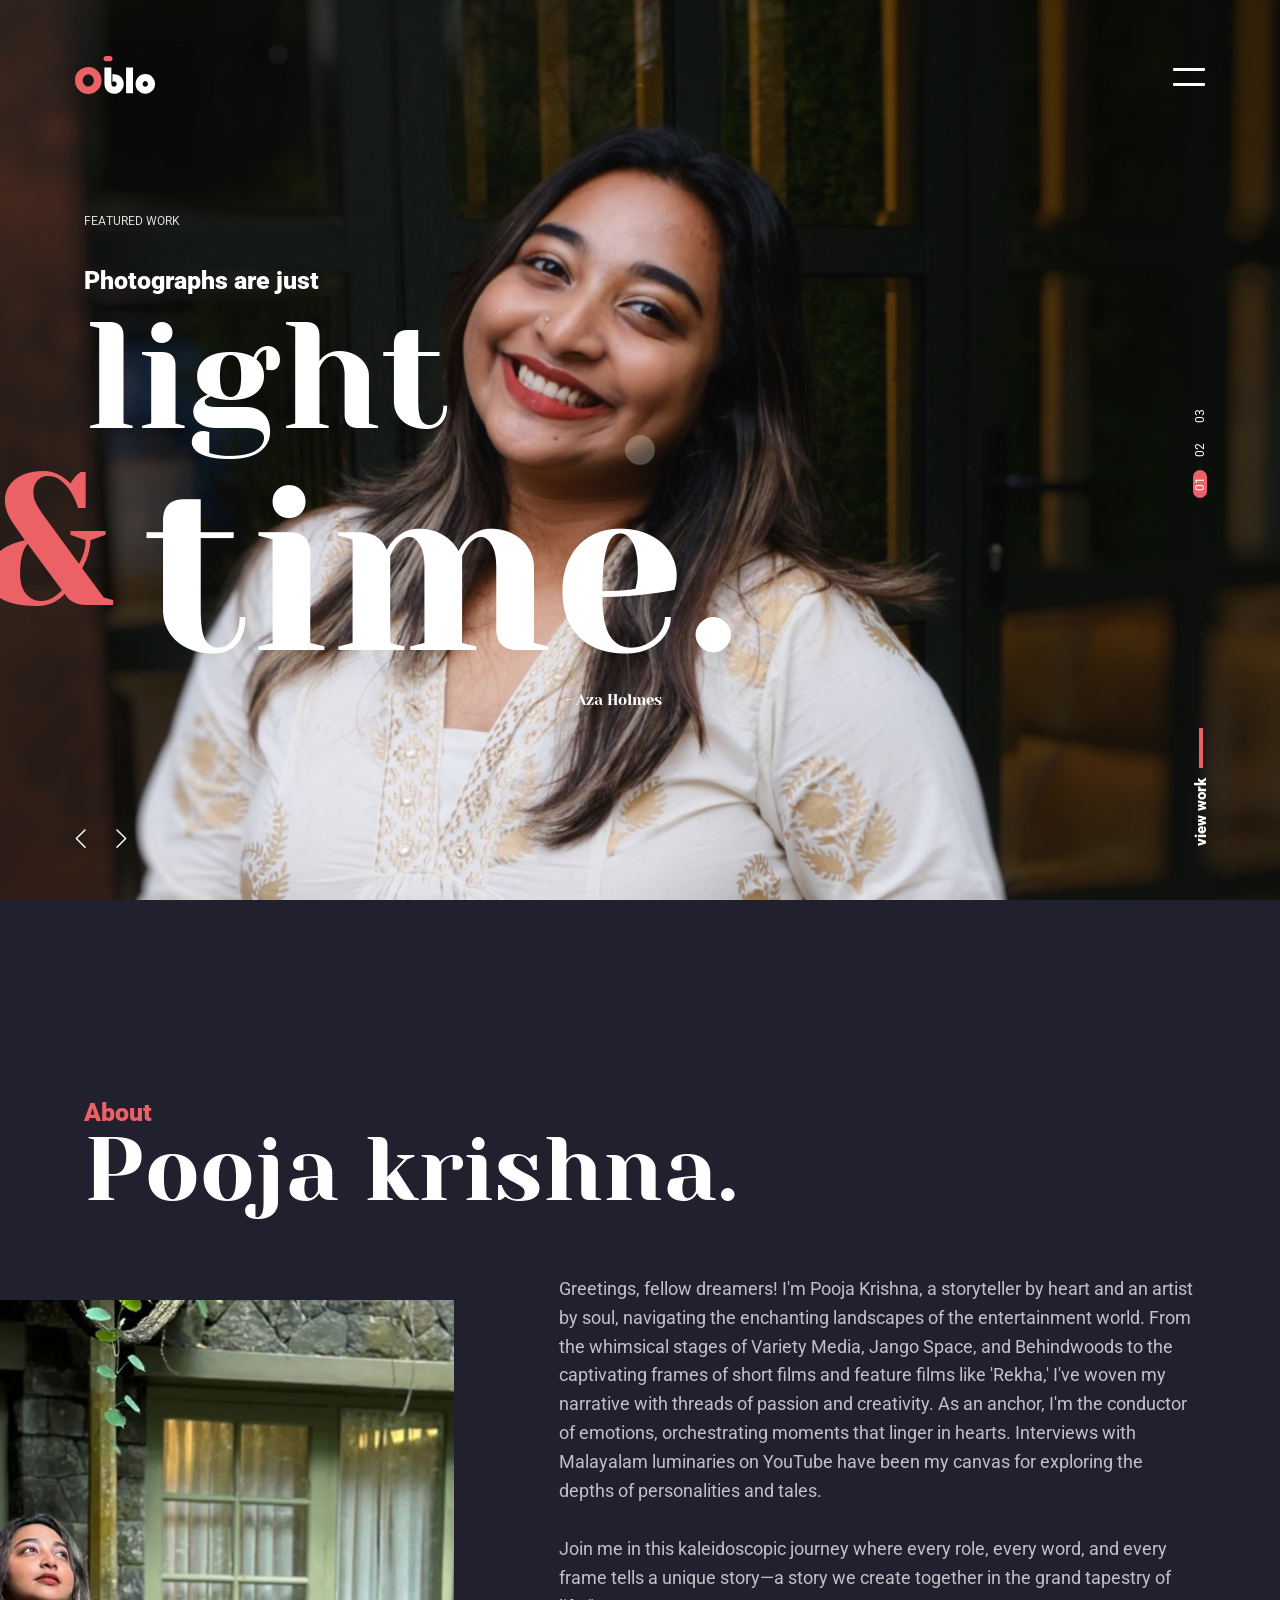
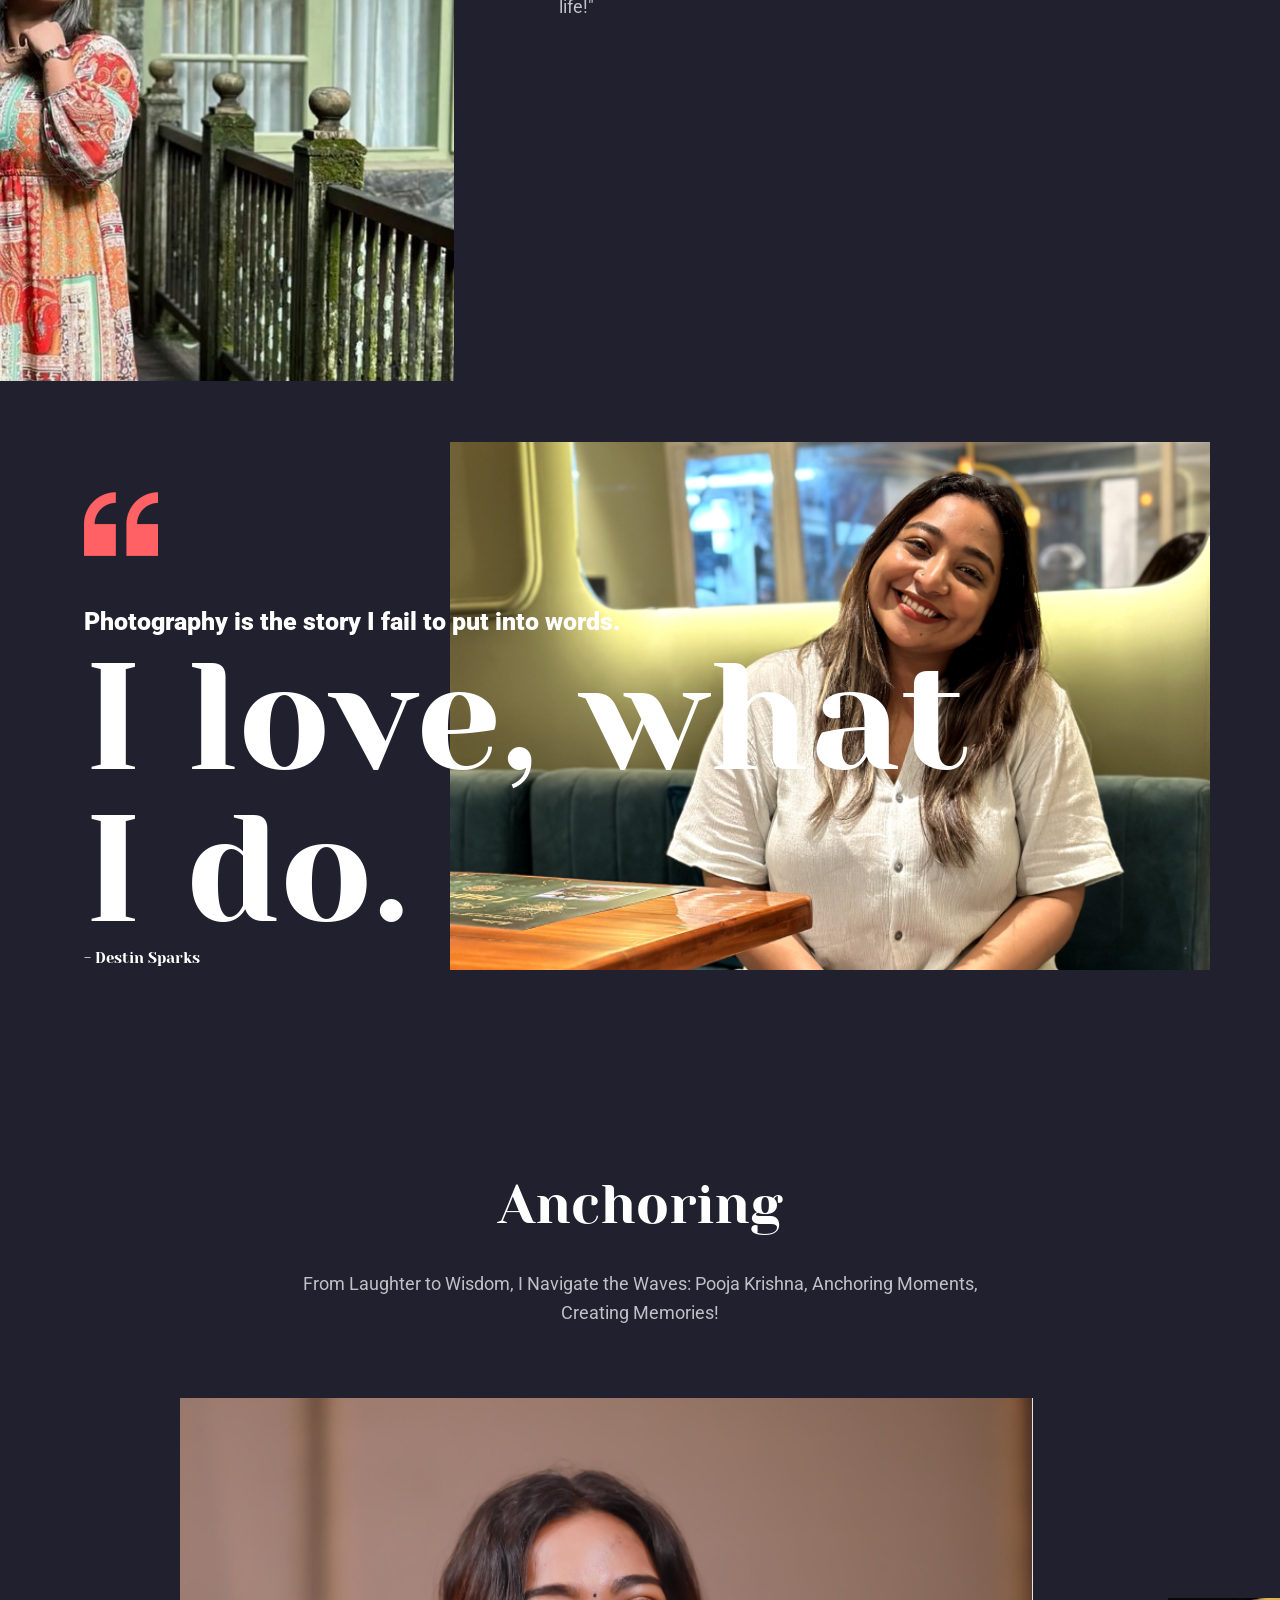
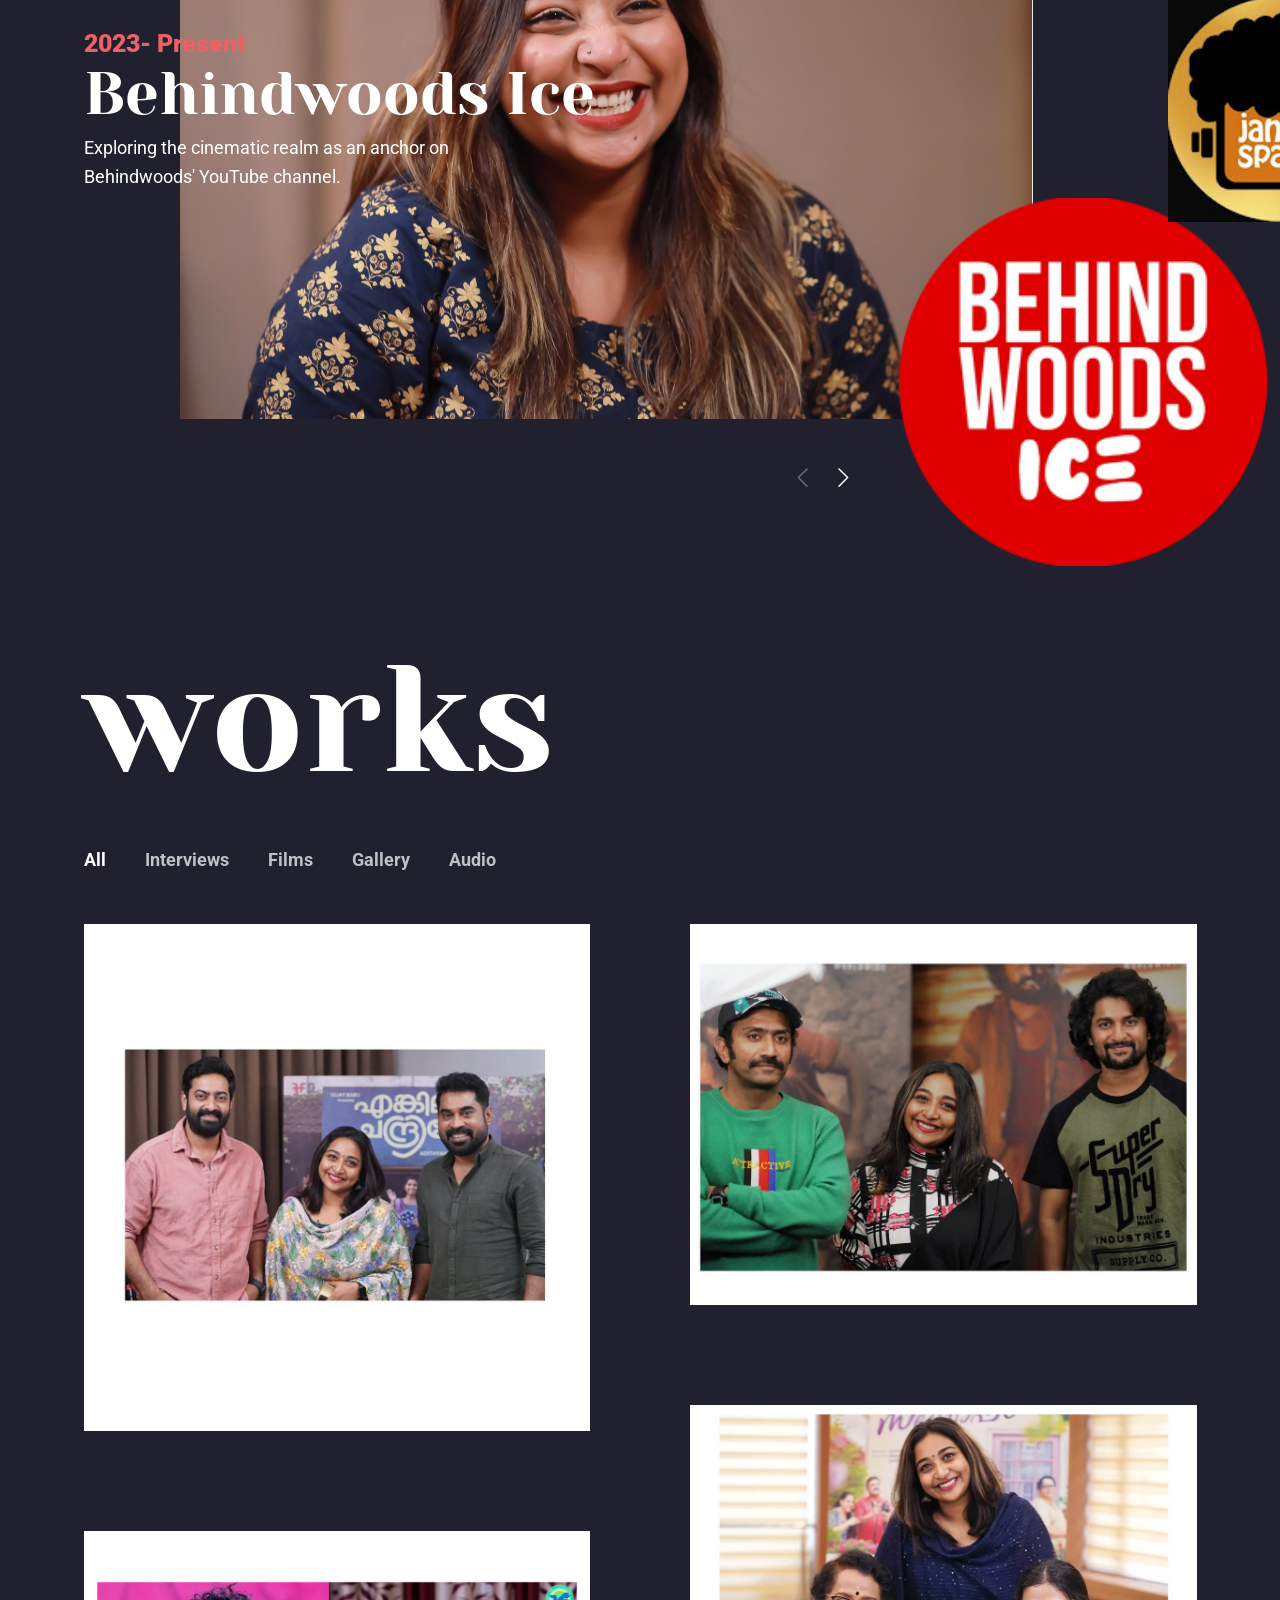
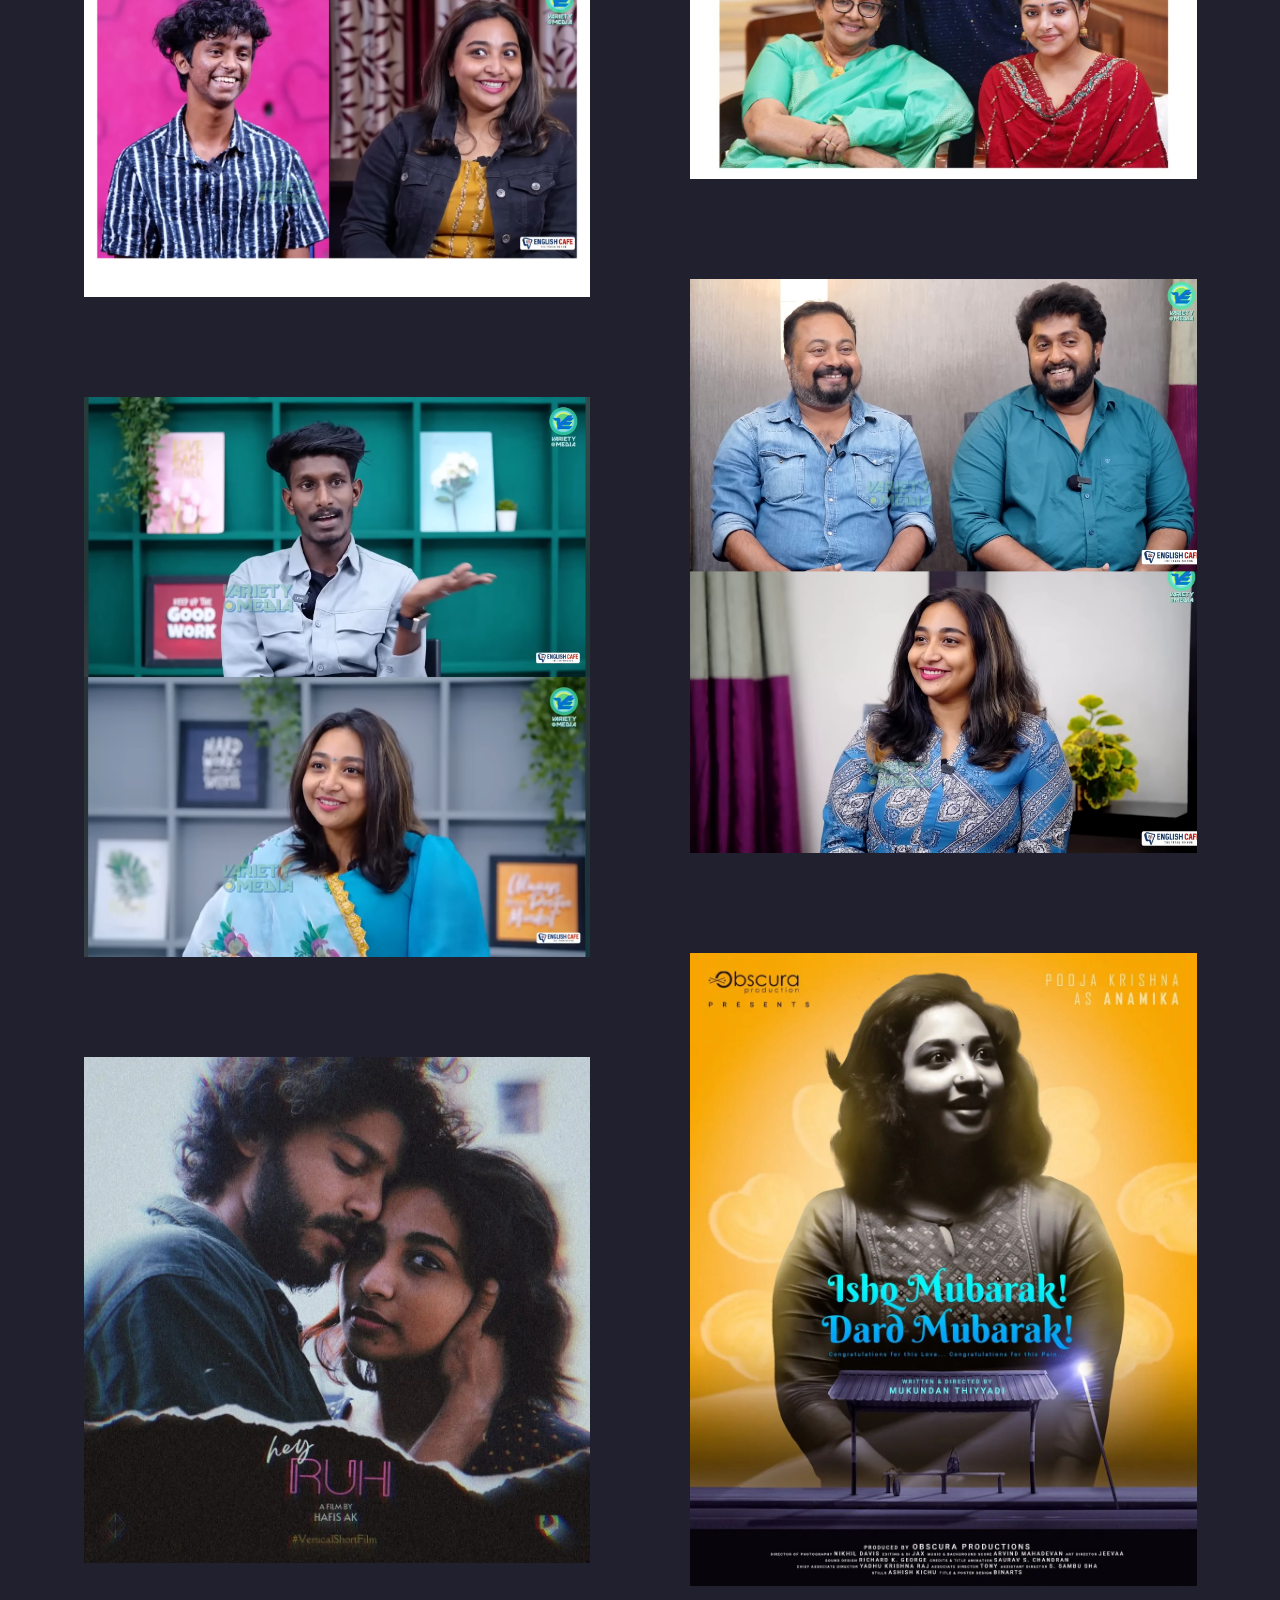
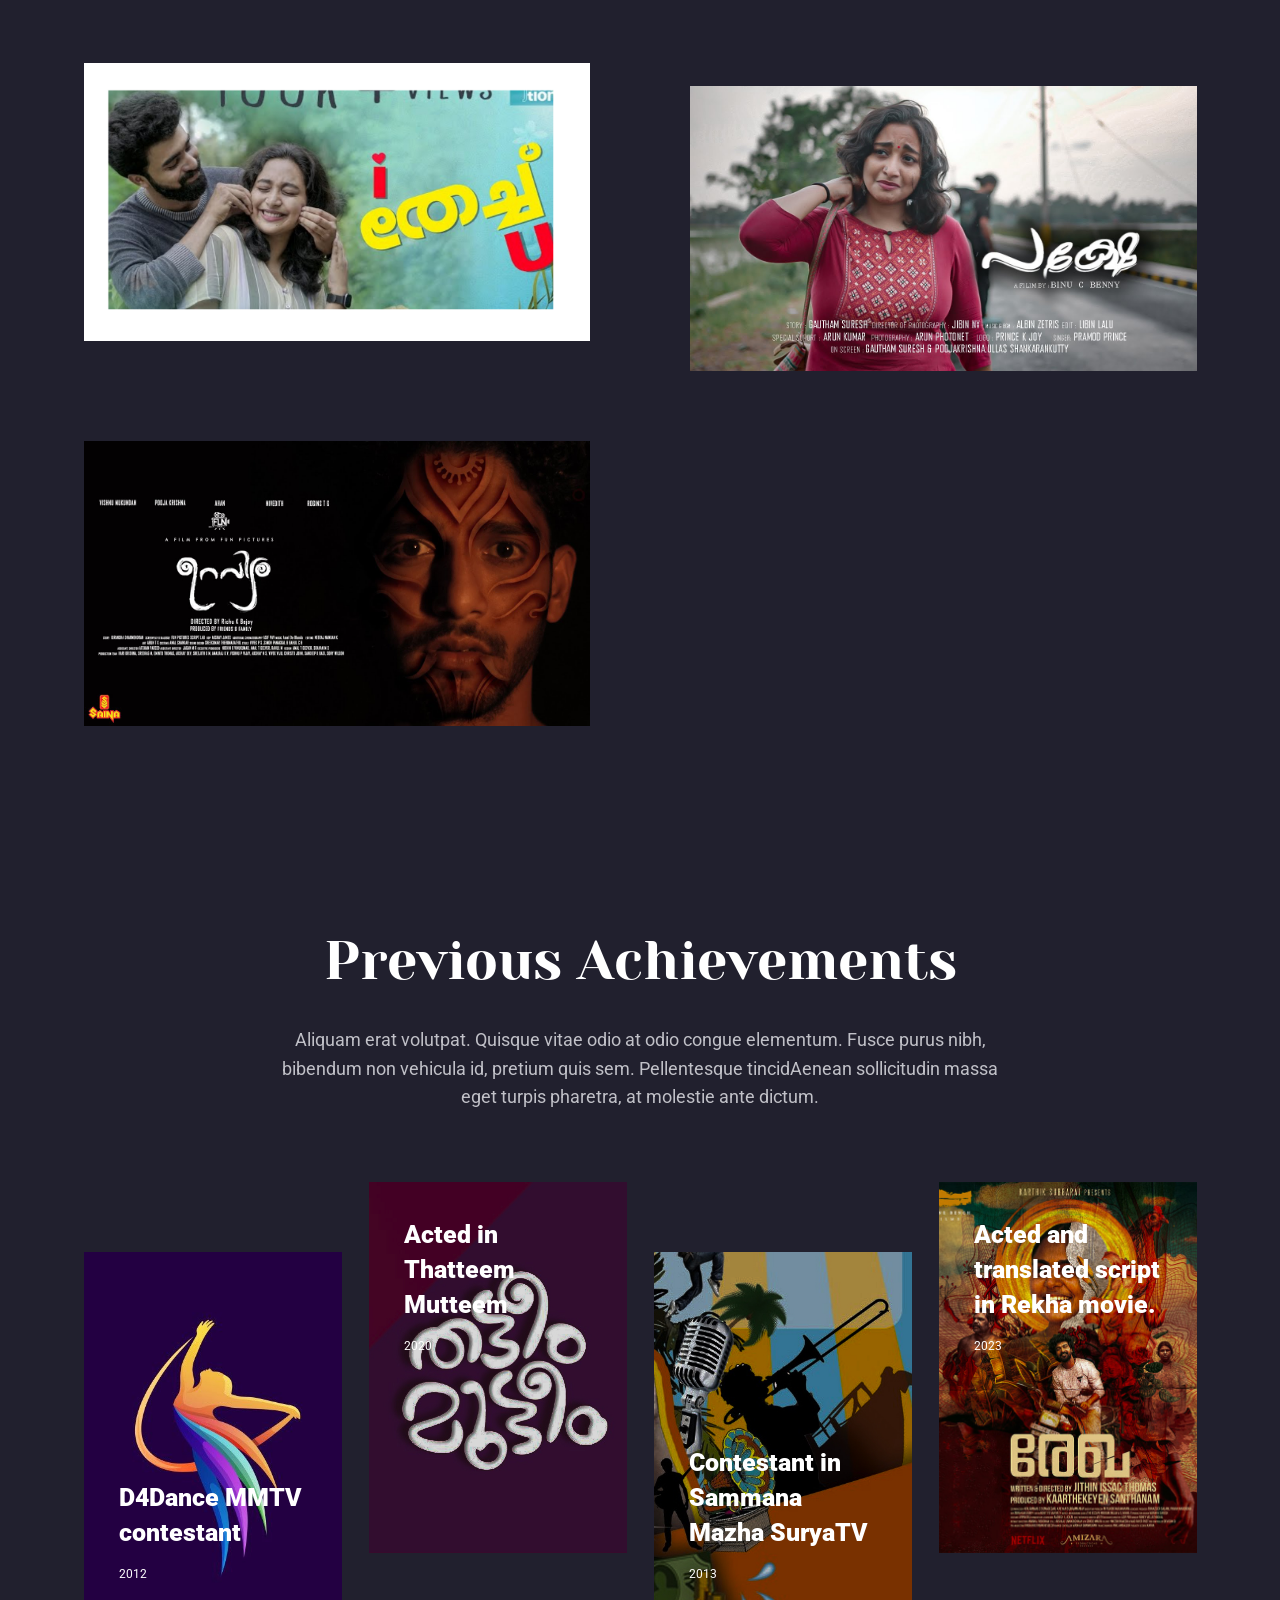
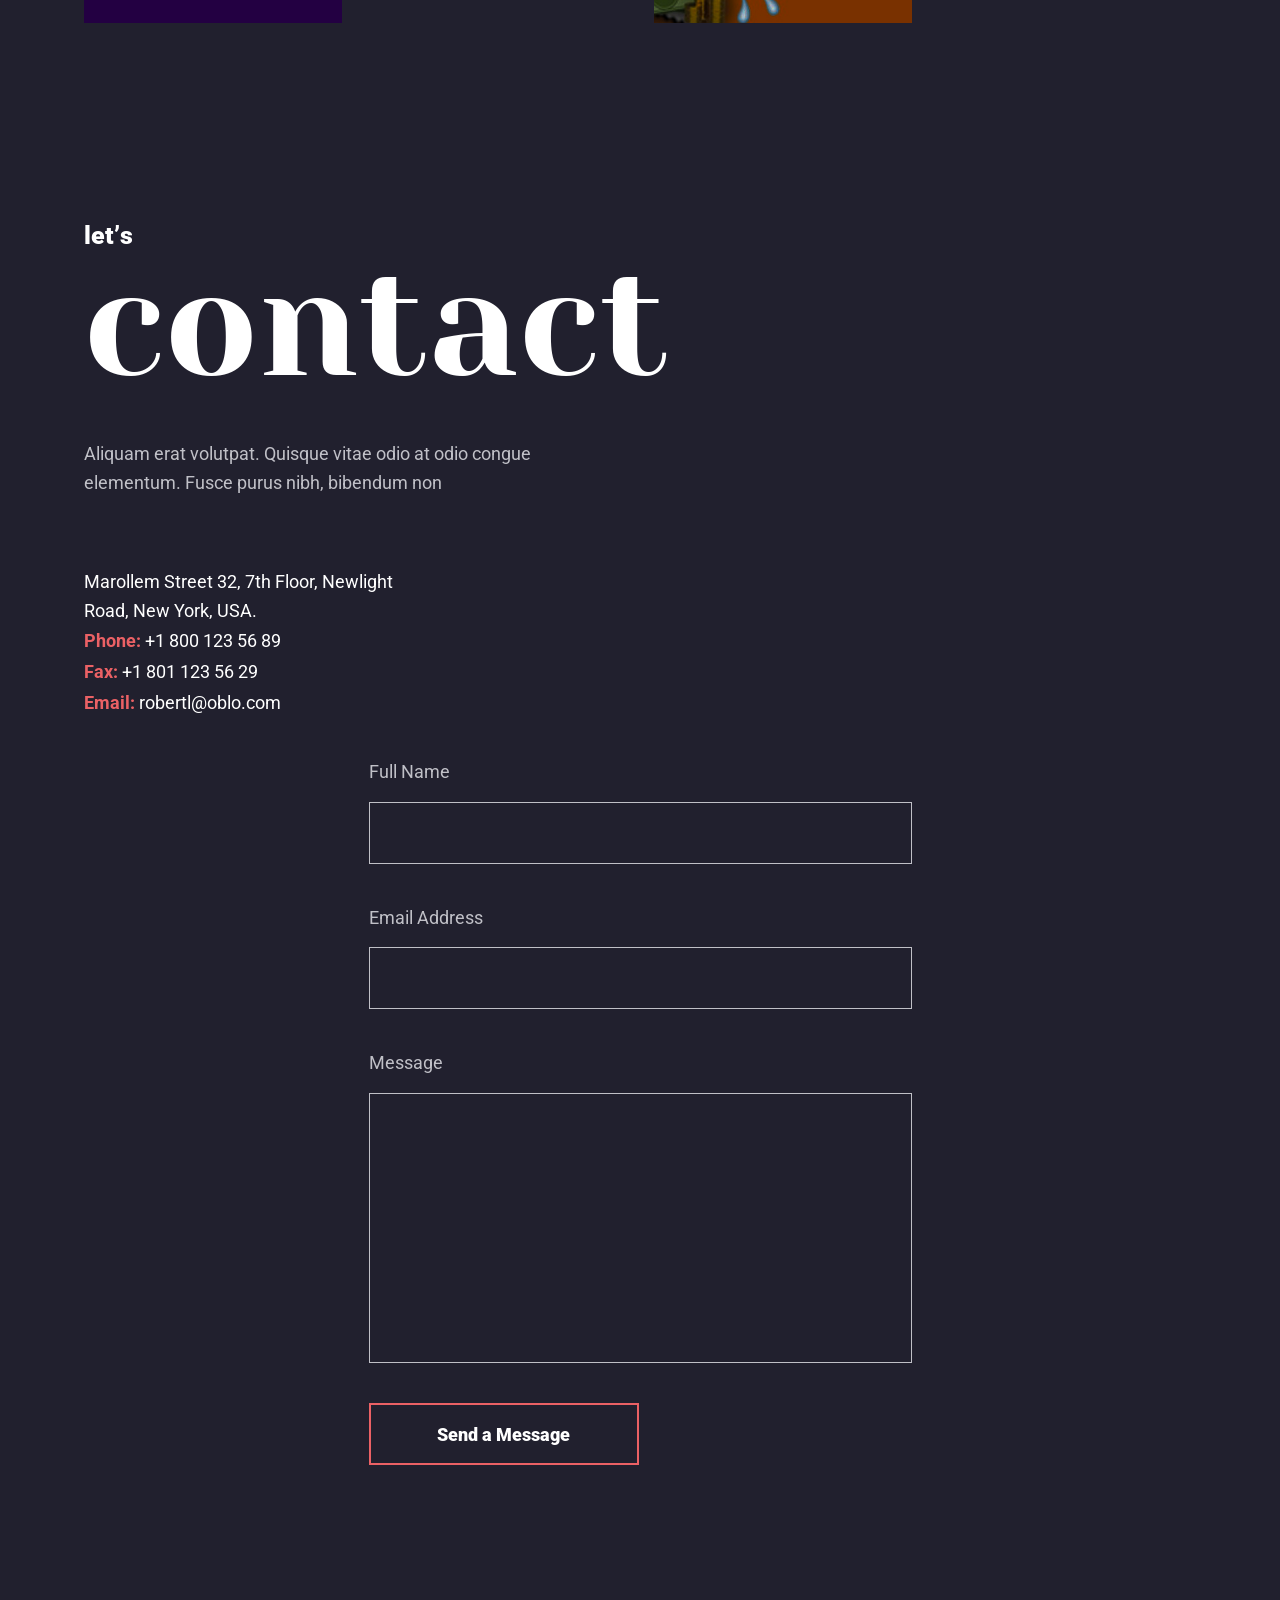
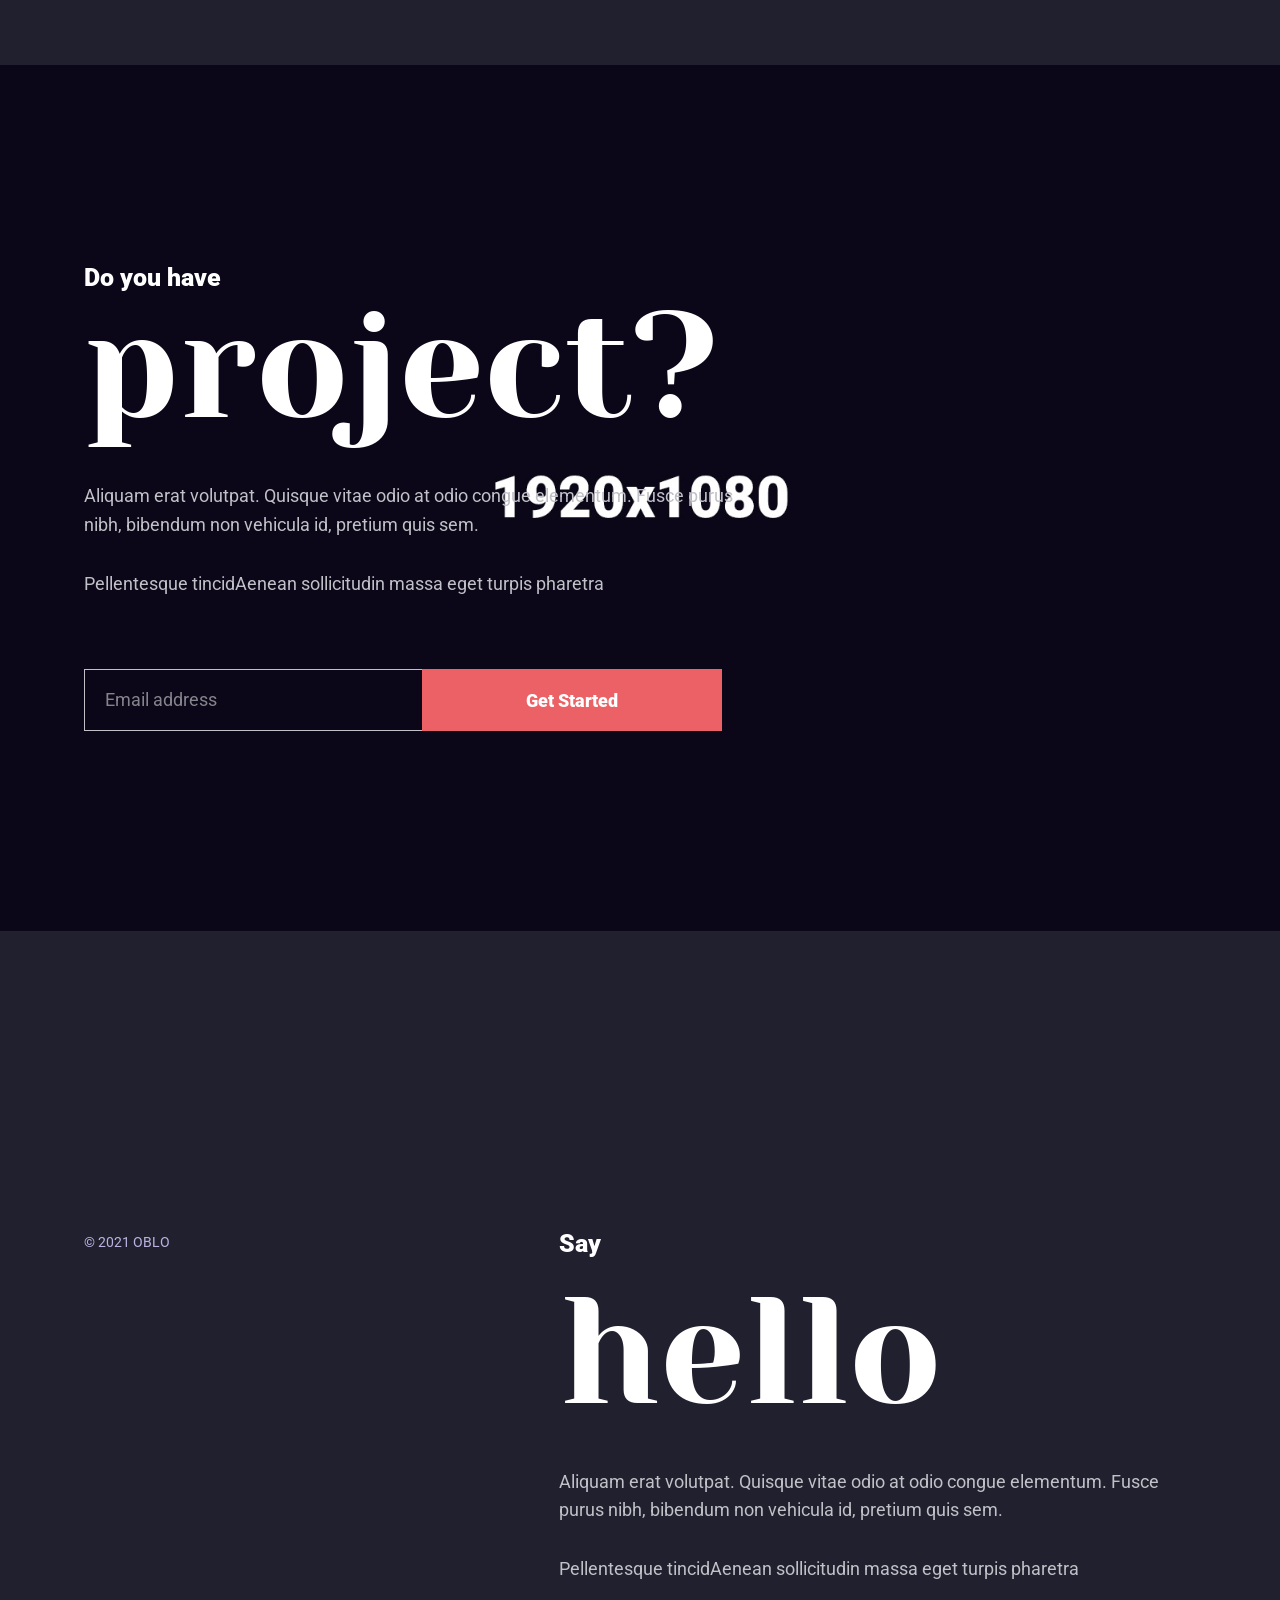
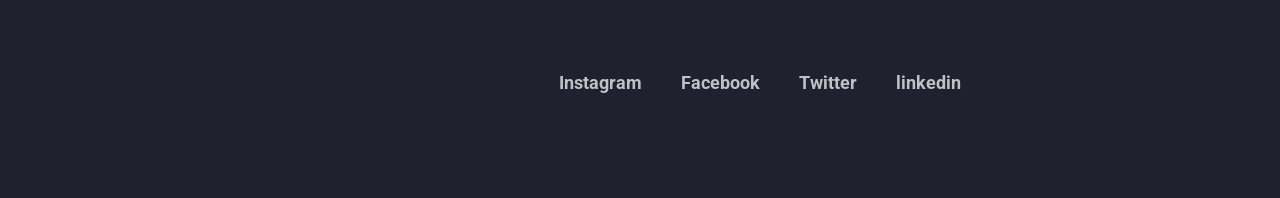
==== commit 9fd60d3f: "add achievements" ====
--- a/index.html
+++ b/index.html
@@ -1299,46 +1299,12 @@
                   data-animate="active"
                 >
                   <a
-                    href="https://youtu.be/KVdzqq-p3o8"
+                    href="https://youtu.be/iY1nKpZeYkw"
                     class="has-popup-video"
                   >
                     <div class="image">
                       <div class="img">
-                        <img src="movies/1.jpg" alt="" />
-                      </div>
-                    </div>
-                    <div class="desc">
-                      <div
-                        class="category splitting-text-anim-3"
-                        data-splitting="words"
-                      >
-                        Video
-                      </div>
-                      <div
-                        class="name splitting-text-anim-3"
-                        data-splitting="words"
-                      >
-                        Dating Valli 3
-                      </div>
-                    </div>
-                  </a>
-                </div>
-              </div>
-
-              <div
-                class="works-col col-xs-12 col-sm-6 col-md-6 col-lg-6 sorting-films"
-              >
-                <div
-                  class="works-item scrolla-element-anim-1 scroll-animate"
-                  data-animate="active"
-                >
-                  <a
-                    href="https://youtu.be/iY1nKpZeYkw"
-                    class="has-popup-video"
-                  >
-                    <div class="image">
-                      <div class="img">
-                        <img src="movies/2.jpg" alt="" />
+                        <img src="movies/5.jpg" alt="" />
                       </div>
                     </div>
                     <div class="desc">
@@ -1362,6 +1328,146 @@
                     <a href="images/work3.jpg"></a>
                     <a href="images/work4.jpg"></a>
                   </div>
+                </div>
+              </div>
+
+              <div
+                class="works-col col-xs-12 col-sm-6 col-md-6 col-lg-6 sorting-films"
+              >
+                <div
+                  class="works-item scrolla-element-anim-1 scroll-animate"
+                  data-animate="active"
+                >
+                  <a
+                    href="https://www.instagram.com/reel/Ch12bDph8Qj/?igsh=MWl1N2M4eGdrMjho"
+                  >
+                    <div class="image">
+                      <div class="img">
+                        <img src="movies/3.jpg" alt="" />
+                      </div>
+                    </div>
+                    <div class="desc">
+                      <div
+                        class="category splitting-text-anim-3"
+                        data-splitting="words"
+                      >
+                        Video
+                      </div>
+                      <div
+                        class="name splitting-text-anim-3"
+                        data-splitting="words"
+                      >
+                        Hey Ruh
+                      </div>
+                    </div>
+                  </a>
+                  <div id="gallery-1" class="mfp-hide">
+                    <a href="images/work2.jpg"></a>
+                    <a href="images/work1.jpg"></a>
+                    <a href="images/work3.jpg"></a>
+                    <a href="images/work4.jpg"></a>
+                  </div>
+                </div>
+              </div>
+
+              <div
+                class="works-col col-xs-12 col-sm-6 col-md-6 col-lg-6 sorting-films"
+              >
+                <div
+                  class="works-item scrolla-element-anim-1 scroll-animate"
+                  data-animate="active"
+                >
+                  <a
+                    href="https://youtu.be/KVdzqq-p3o8"
+                    class="has-popup-video"
+                  >
+                    <div class="image">
+                      <div class="img">
+                        <img src="movies/1.jpg" alt="" />
+                      </div>
+                    </div>
+                    <div class="desc">
+                      <div
+                        class="category splitting-text-anim-3"
+                        data-splitting="words"
+                      >
+                        Video
+                      </div>
+                      <div
+                        class="name splitting-text-anim-3"
+                        data-splitting="words"
+                      >
+                        Dating Valli 3
+                      </div>
+                    </div>
+                  </a>
+                </div>
+              </div>
+              <div
+                class="works-col col-xs-12 col-sm-6 col-md-6 col-lg-6 sorting-films"
+              >
+                <div
+                  class="works-item scrolla-element-anim-1 scroll-animate"
+                  data-animate="active"
+                >
+                  <a
+                    href="https://youtu.be/JIpBx7AIaBU"
+                    class="has-popup-video"
+                  >
+                    <div class="image">
+                      <div class="img">
+                        <img src="movies/7.jpg" alt="" />
+                      </div>
+                    </div>
+                    <div class="desc">
+                      <div
+                        class="category splitting-text-anim-3"
+                        data-splitting="words"
+                      >
+                        Video
+                      </div>
+                      <div
+                        class="name splitting-text-anim-3"
+                        data-splitting="words"
+                      >
+                        Pakshe
+                      </div>
+                    </div>
+                  </a>
+                </div>
+              </div>
+
+              <div
+                class="works-col col-xs-12 col-sm-6 col-md-6 col-lg-6 sorting-films"
+              >
+                <div
+                  class="works-item scrolla-element-anim-1 scroll-animate"
+                  data-animate="active"
+                >
+                  <a
+                    href="https://youtu.be/whhIXcN255g"
+                    class="has-popup-video"
+                  >
+                    <div class="image">
+                      <div class="img">
+                        <img src="movies/8.jpg" alt="" />
+                      </div>
+                    </div>
+                    <div class="desc">
+                      <div
+                        class="category splitting-text-anim-3"
+                        data-splitting="words"
+                      >
+                        Video
+                      </div>
+                      <div
+                        class="name splitting-text-anim-3"
+                        data-splitting="words"
+                      >
+                        Uravidam
+                      </div>
+                    </div>
+                  </a>
                 </div>
               </div>
             </div>
@@ -1380,7 +1486,7 @@
                     data-splitting="chars"
                     data-animate="active"
                   >
-                    Achievements
+                    Previous Achievements
                   </div>
                   <div
                     class="m-subtitle scrolla-element-anim-1 scroll-animate"
@@ -1406,14 +1512,12 @@
                       <div class="image">
                         <div
                           class="img"
-                          style="background-image: url(images/awward1.jpg)"
+                          style="background-image: url(exp/dance.jpg)"
                         ></div>
                       </div>
                       <div class="desc">
-                        <div class="title">
-                          Travel Photography of the Year 2018
-                        </div>
-                        <div class="label">award winner</div>
+                        <div class="title">D4Dance MMTV contestant</div>
+                        <div class="label">2012</div>
                       </div>
                     </div>
                   </div>
@@ -1426,14 +1530,12 @@
                       <div class="image">
                         <div
                           class="img"
-                          style="background-image: url(images/awward2.jpg)"
+                          style="background-image: url(exp/thateem4.jpg)"
                         ></div>
                       </div>
                       <div class="desc">
-                        <div class="title">
-                          Travel Photography of the Year 2018
-                        </div>
-                        <div class="label">award winner</div>
+                        <div class="title">Acted in Thatteem Mutteem</div>
+                        <div class="label">2020</div>
                       </div>
                     </div>
                   </div>
@@ -1446,14 +1548,14 @@
                       <div class="image">
                         <div
                           class="img"
-                          style="background-image: url(images/awward3.jpg)"
+                          style="background-image: url(exp/sammana2.jpg)"
                         ></div>
                       </div>
                       <div class="desc">
                         <div class="title">
-                          Travel Photography of the Year 2018
-                        </div>
-                        <div class="label">award winner</div>
+                          Contestant in Sammana Mazha SuryaTV
+                        </div>
+                        <div class="label">2013</div>
                       </div>
                     </div>
                   </div>
@@ -1466,14 +1568,14 @@
                       <div class="image">
                         <div
                           class="img"
-                          style="background-image: url(images/awward4.jpg)"
+                          style="background-image: url(exp/rekha.jpg)"
                         ></div>
                       </div>
                       <div class="desc">
                         <div class="title">
-                          Travel Photography of the Year 2018
-                        </div>
-                        <div class="label">award winner</div>
+                          Acted and translated script in Rekha movie.
+                        </div>
+                        <div class="label">2023</div>
                       </div>
                     </div>
                   </div>
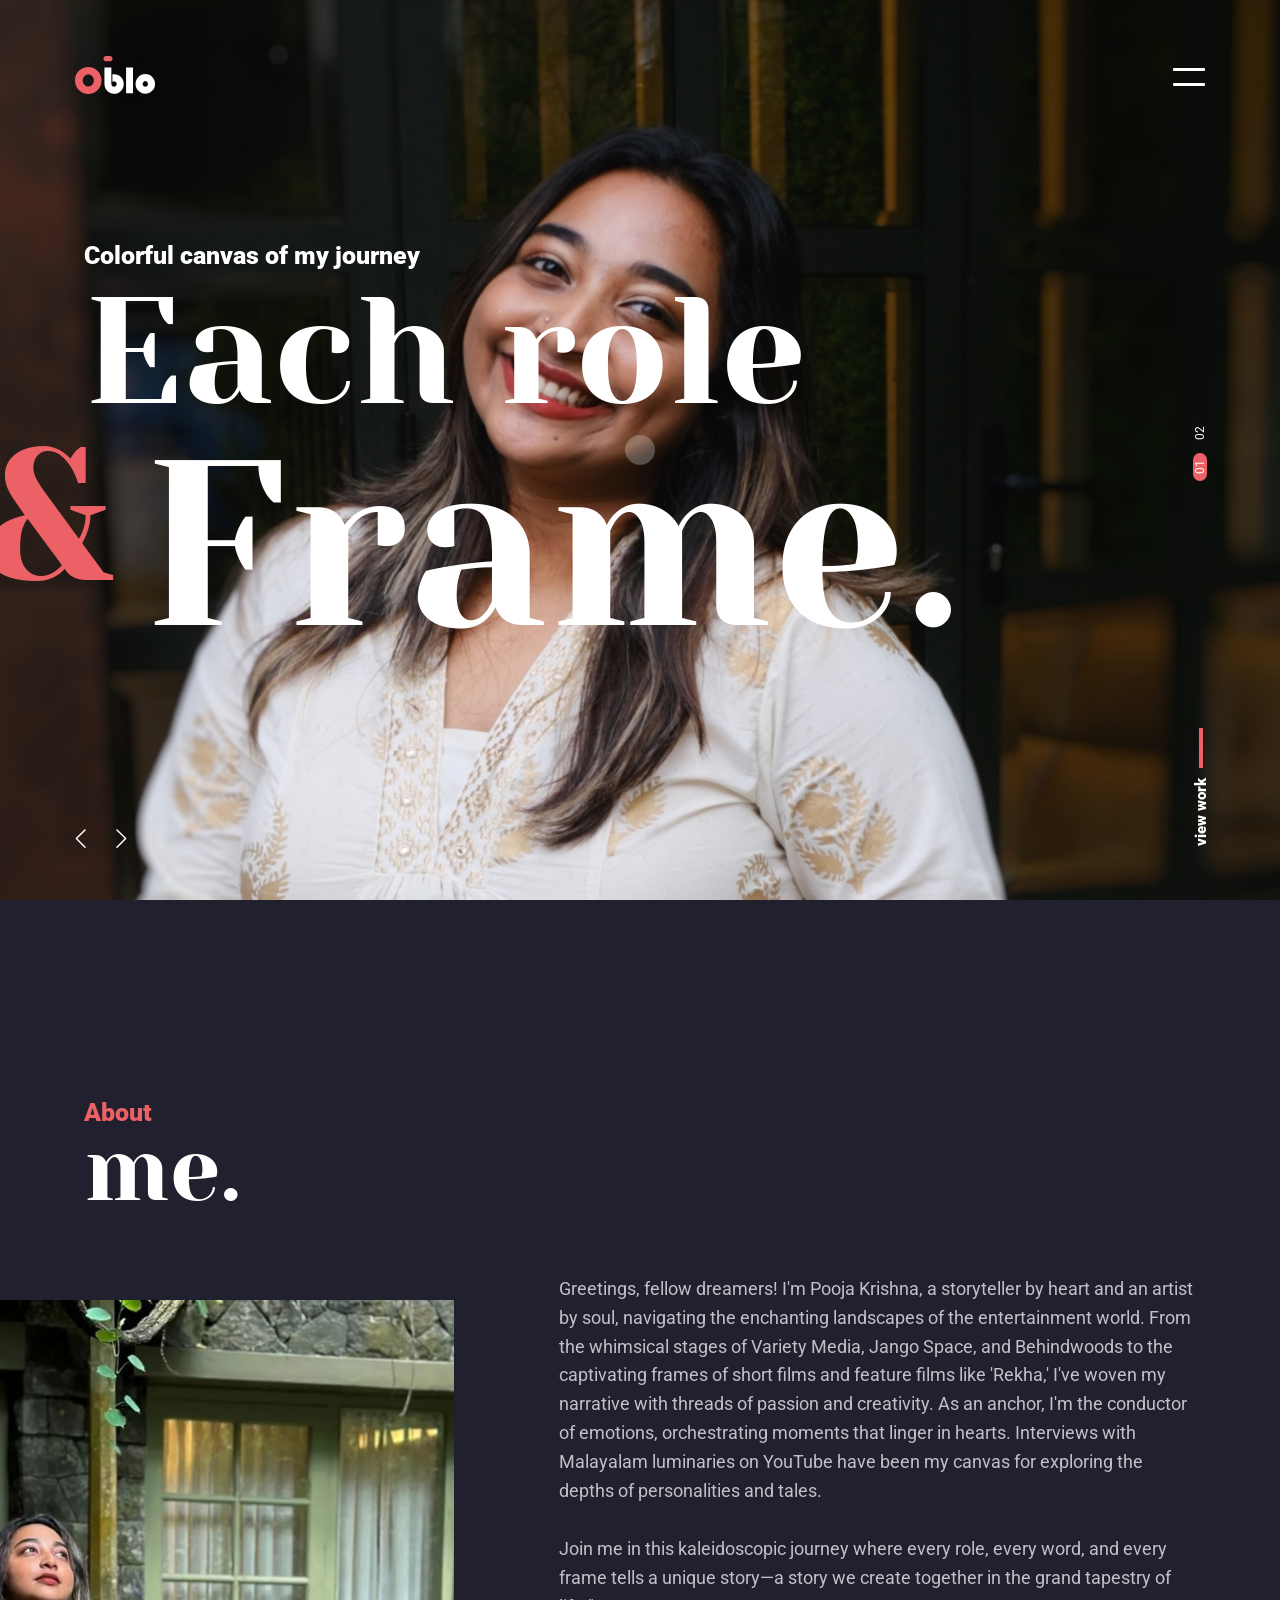
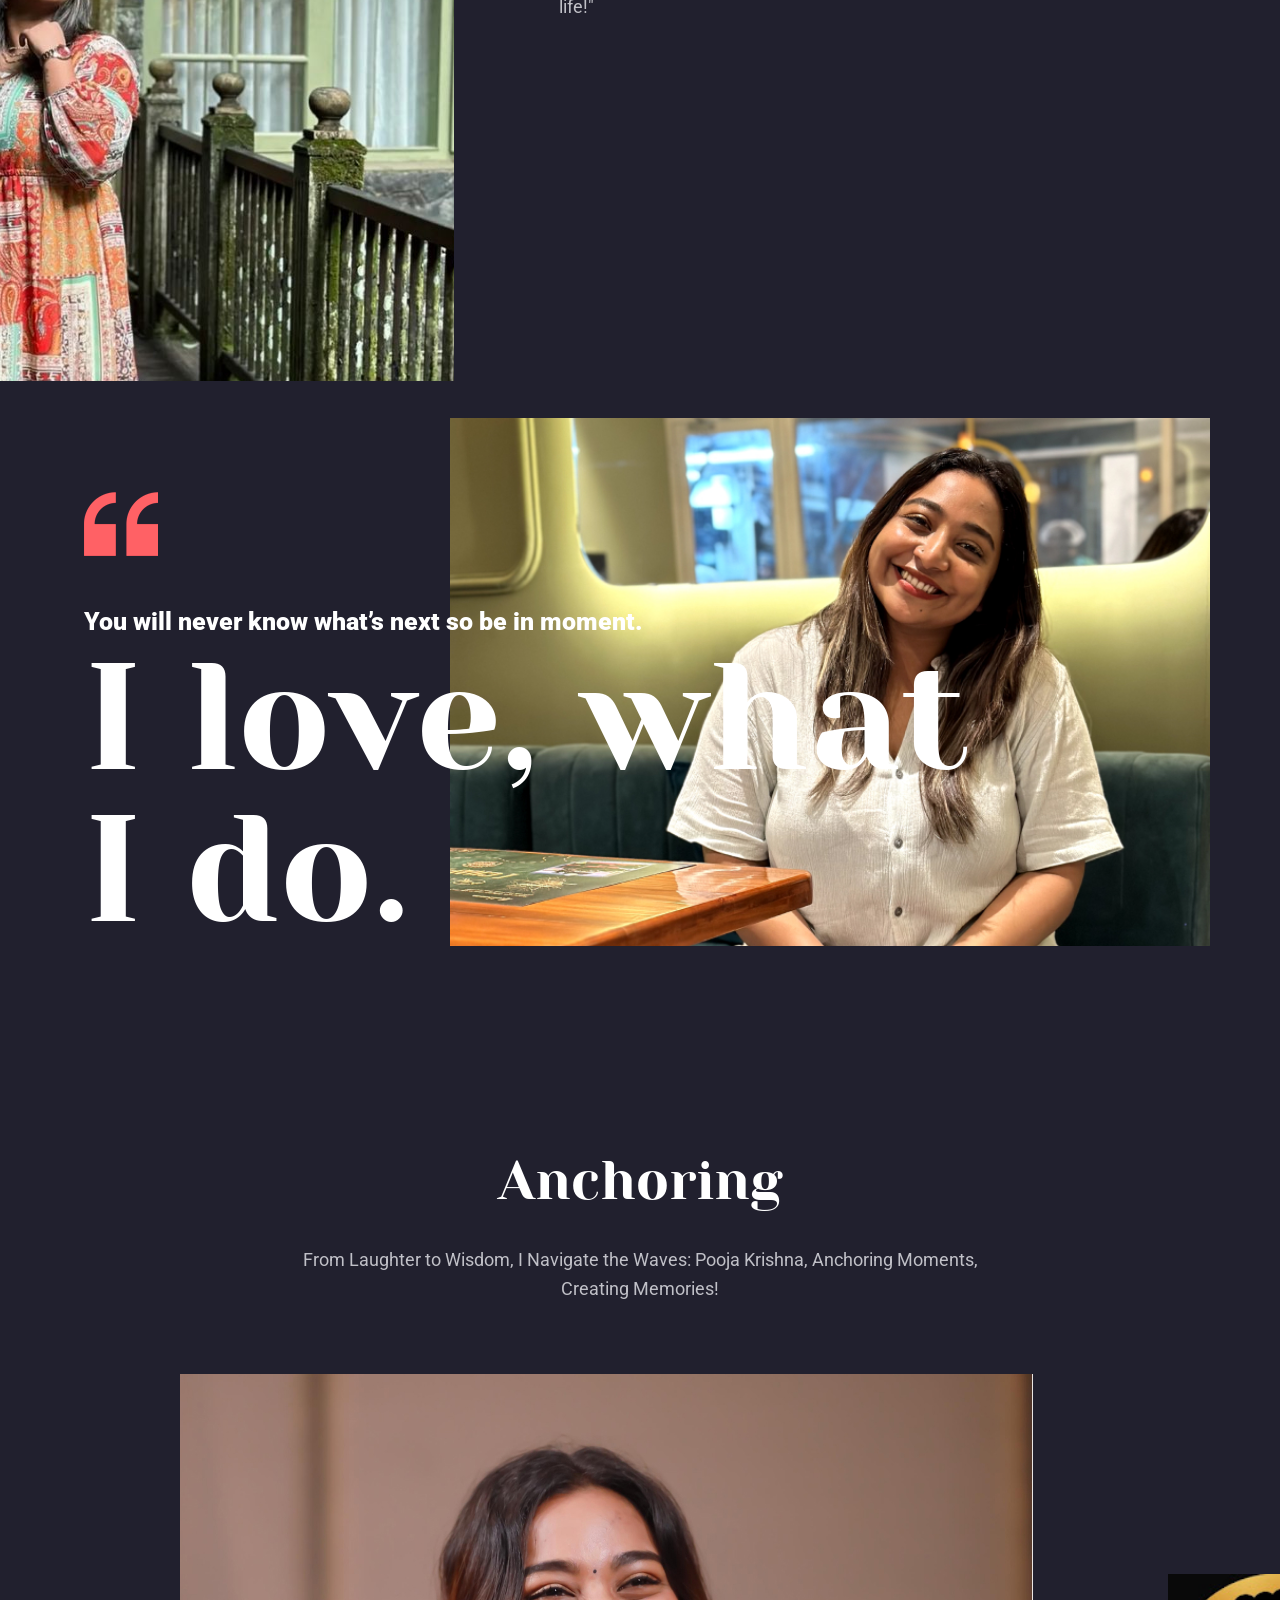
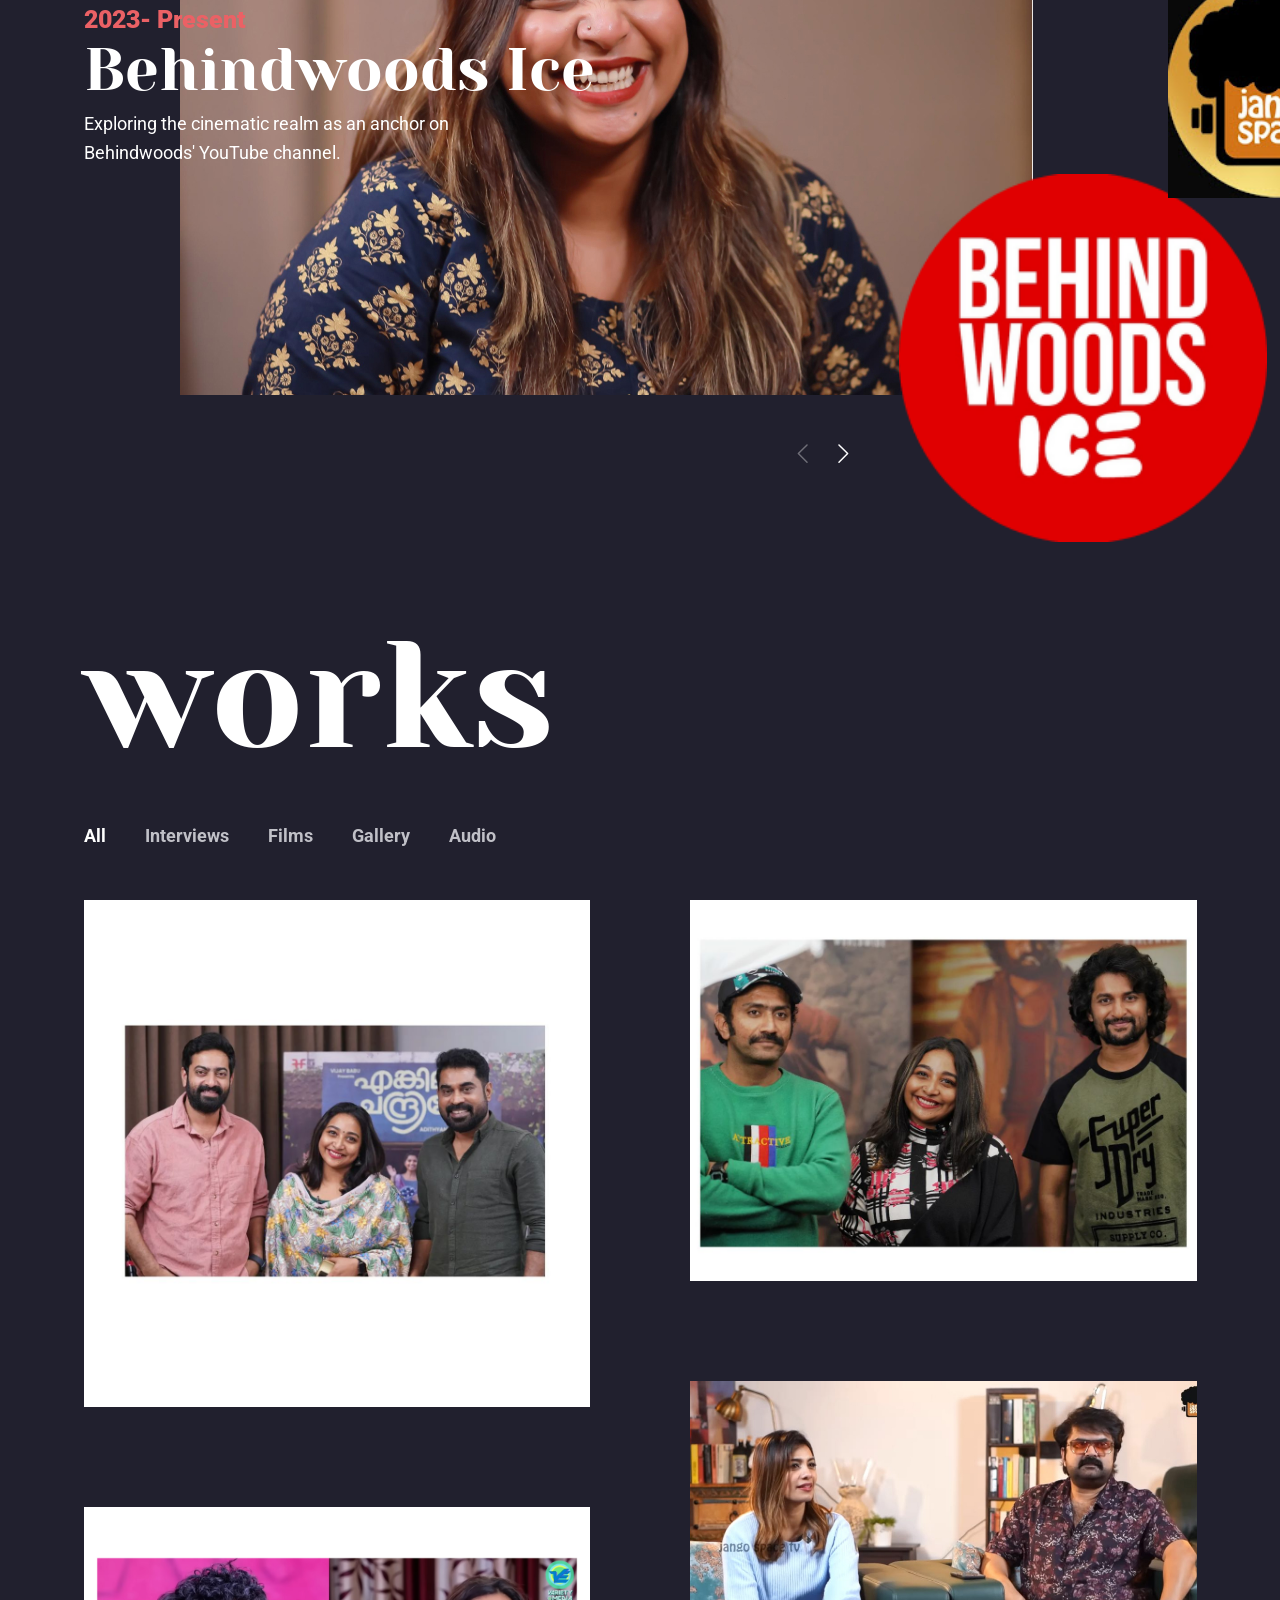
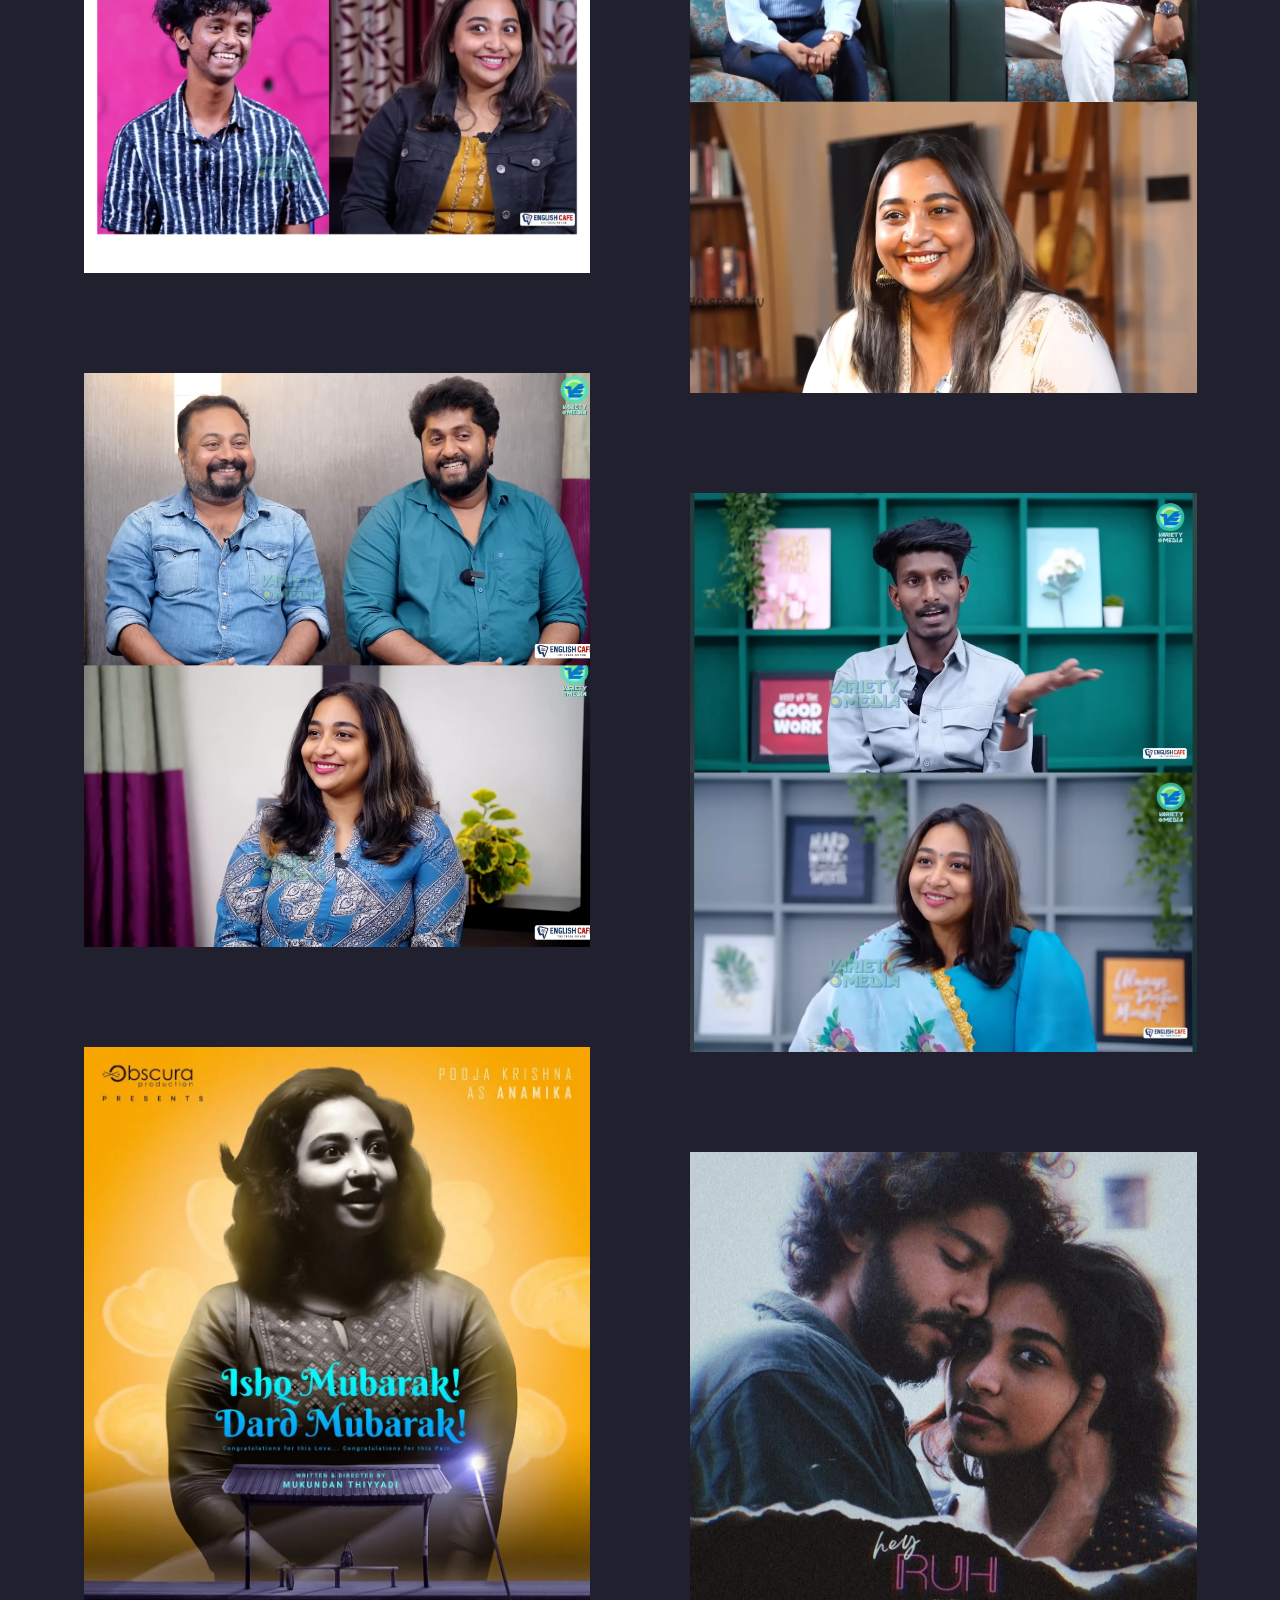
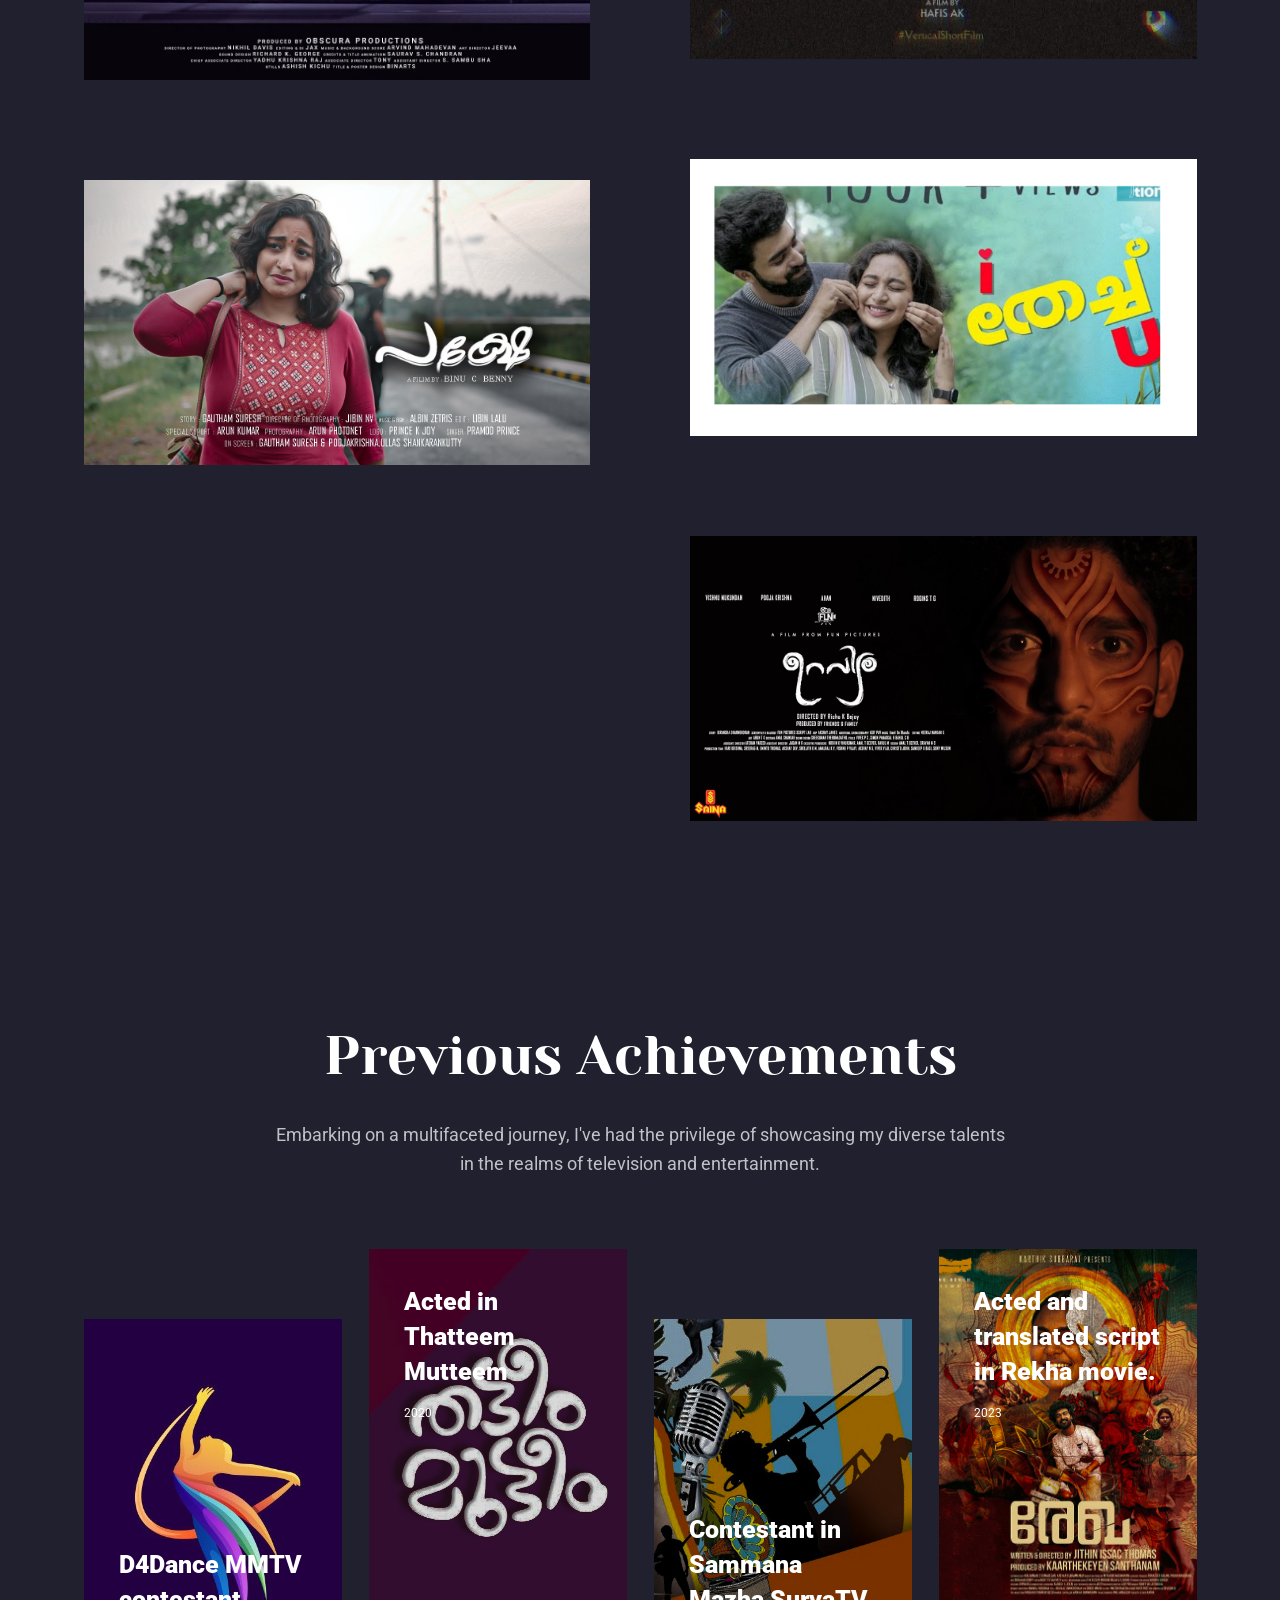
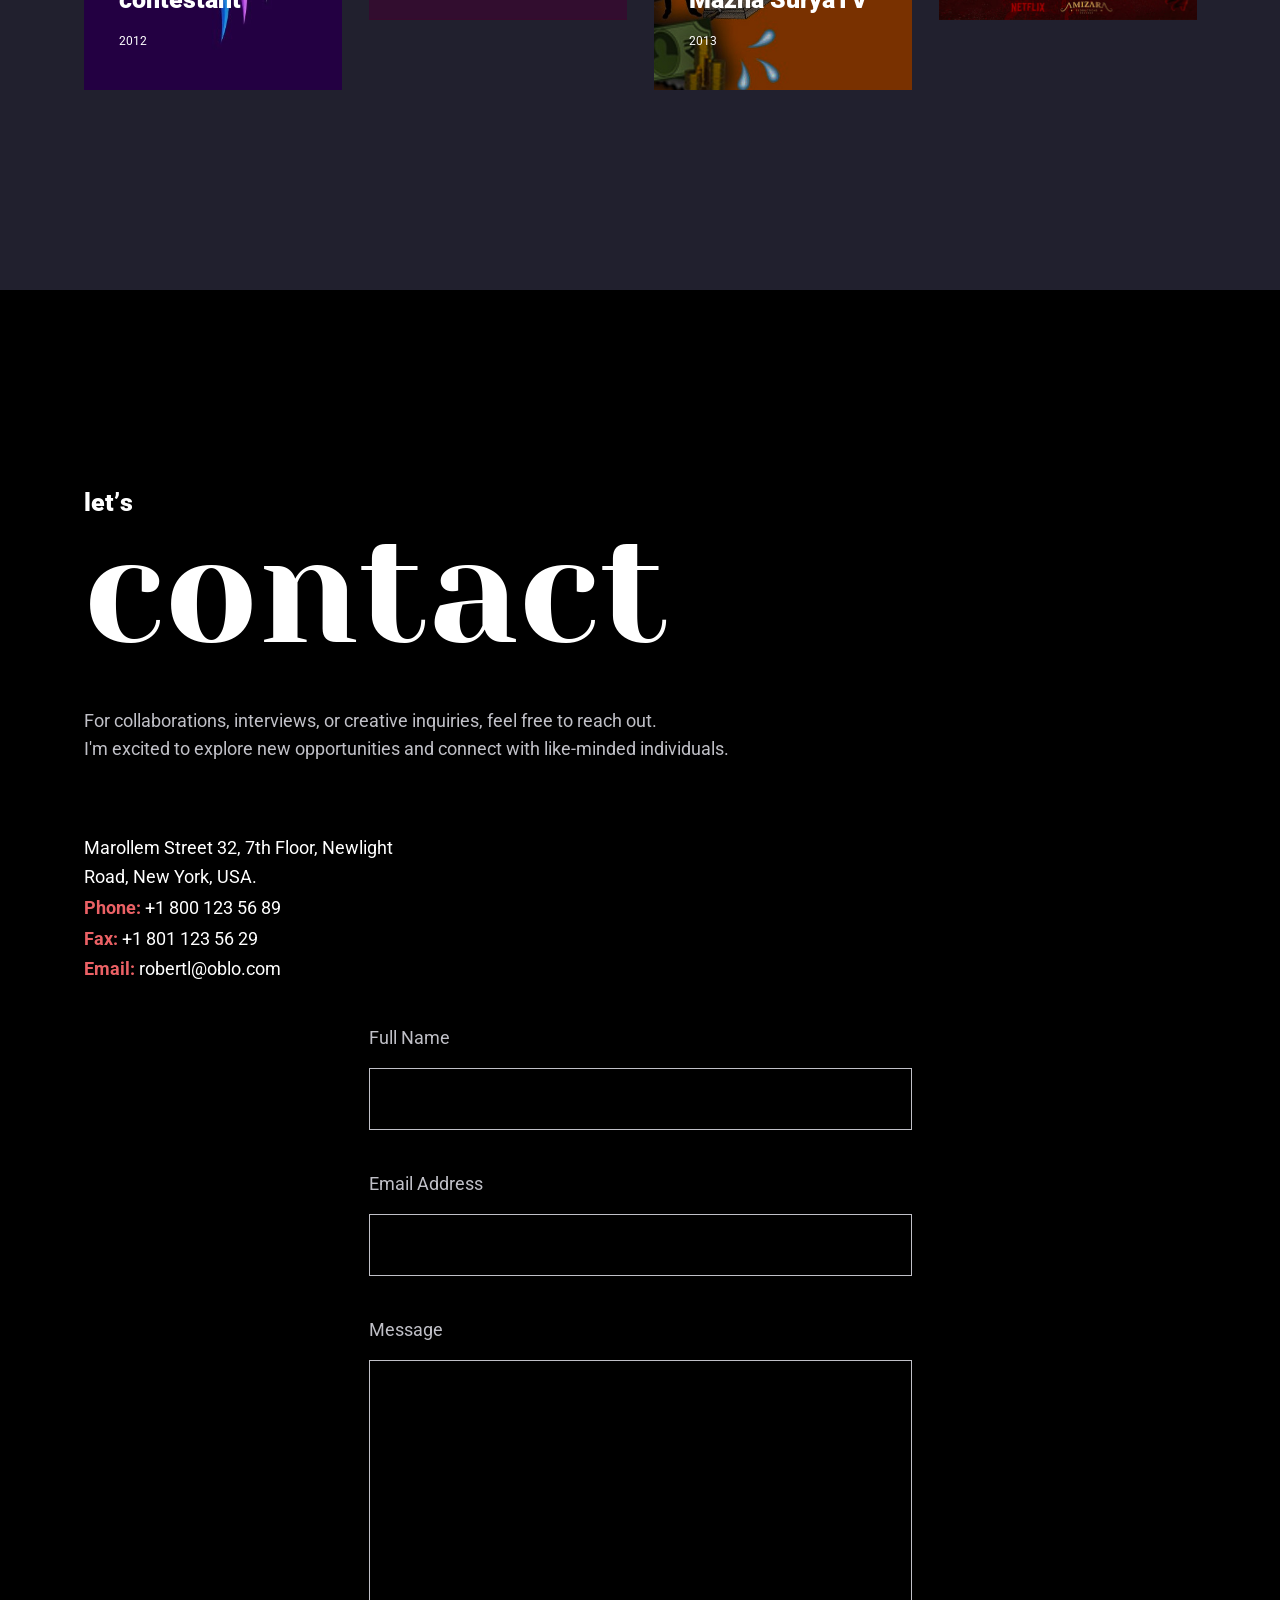
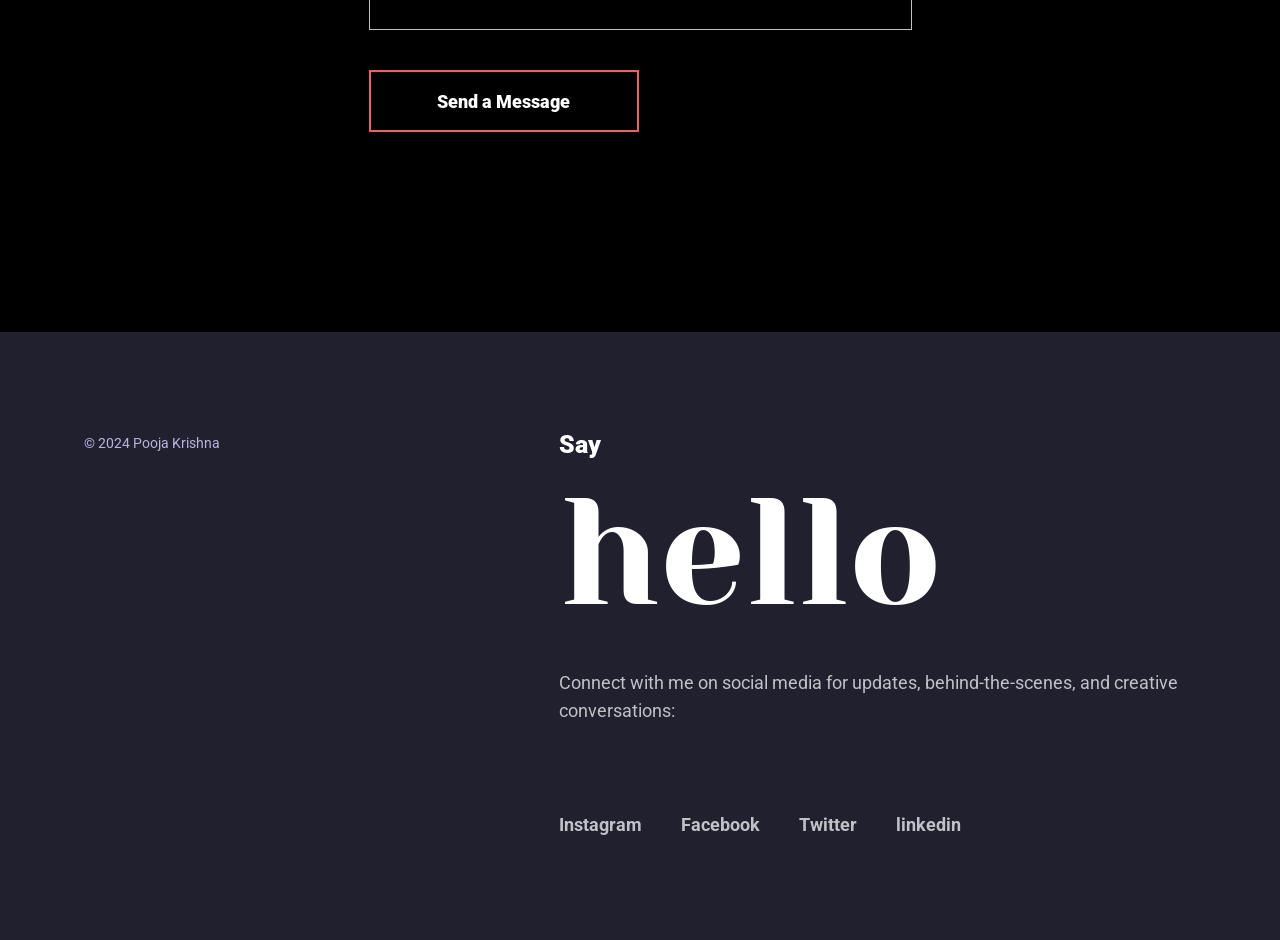
==== commit 8f1414d4: "contact changes" ====
--- a/index.html
+++ b/index.html
@@ -316,30 +316,19 @@
                         <!-- title -->
                         <div class="titles">
                           <div
-                            class="label splitting-text-anim-1"
-                            data-splitting
-                          >
-                            featured work
-                          </div>
-                          <div
                             class="subtitle splitting-text-anim-1"
                             data-splitting
                           >
-                            Photographs are just
+                            Colorful canvas of my journey
                           </div>
                           <div class="title">
                             <div
                               class="title-inner splitting-text-anim-2"
                               data-splitting
                             >
-                              light<br />
-                              <em>&</em> <strong>time.</strong>
+                              Each role<br />
+                              <em>&</em> <strong>Frame.</strong>
                             </div>
-                            <span
-                              class="author-text splitting-text-anim-1"
-                              data-splitting
-                              >- Aza Holmes</span
-                            >
                           </div>
                         </div>
                       </div>
@@ -360,7 +349,7 @@
                 <!-- image -->
                 <div class="slide">
                   <img
-                    src="images/started_slide2.jpg"
+                    src="pics/banner4.jpg"
                     class="main-slide-item__image"
                     alt=""
                   />
@@ -372,12 +361,6 @@
                     <div class="row">
                       <div class="col-xs-12 col-sm-12 col-md-12 col-lg-12">
                         <div class="titles right dark">
-                          <div
-                            class="label splitting-text-anim-1"
-                            data-splitting
-                          >
-                            featured work
-                          </div>
                           <div
                             class="subtitle splitting-text-anim-1"
                             data-splitting
@@ -401,57 +384,6 @@
                   <div class="view-btn">
                     <a
                       href="work-single-v2.html"
-                      data-splitting
-                      class="splitting-text-anim-1"
-                      >view work</a
-                    >
-                  </div>
-                </div>
-              </div>
-
-              <div class="swiper-slide">
-                <!-- image -->
-                <div class="slide">
-                  <img
-                    src="images/started_slide3.jpg"
-                    class="main-slide-item__image"
-                    alt=""
-                  />
-                </div>
-
-                <!-- slide titles -->
-                <div class="slide-titles">
-                  <div class="container">
-                    <div class="row">
-                      <div class="col-xs-12 col-sm-12 col-md-12 col-lg-12">
-                        <div class="titles dark center">
-                          <div
-                            class="label splitting-text-anim-1"
-                            data-splitting
-                          >
-                            featured work
-                          </div>
-                          <div class="title">
-                            <div
-                              class="title-inner splitting-text-anim-2"
-                              data-splitting
-                            >
-                              God is in the details
-                            </div>
-                          </div>
-                          <div
-                            class="subtitle splitting-text-anim-1"
-                            data-splitting
-                          >
-                            Let’s create beautiful world
-                          </div>
-                        </div>
-                      </div>
-                    </div>
-                  </div>
-                  <div class="view-btn">
-                    <a
-                      href="work-single.html"
                       data-splitting
                       class="splitting-text-anim-1"
                       >view work</a
@@ -503,7 +435,7 @@
                     data-splitting="chars"
                     data-animate="active"
                   >
-                    Pooja krishna.
+                    me.
                   </div>
                   <div
                     class="h-image"
@@ -662,7 +594,7 @@
                       data-splitting="words"
                       data-animate="active"
                     >
-                      Photography is the story I fail to put into words.
+                      You will never know what’s next so be in moment.
                     </div>
                     <div
                       class="name splitting-text-anim-2 scroll-animate"
@@ -670,13 +602,6 @@
                       data-animate="active"
                     >
                       I love, what <br />I do.
-                    </div>
-                    <div
-                      class="label splitting-text-anim-3 scroll-animate"
-                      data-splitting="chars"
-                      data-animate="active"
-                    >
-                      - Destin Sparks
                     </div>
                   </div>
                 </div>
@@ -1163,7 +1088,7 @@
                   data-animate="active"
                 >
                   <a
-                    href="https://youtu.be/S4L8T2kFFck"
+                    href="https://youtu.be/KEEGKC4VUno"
                     class="has-popup-video"
                   >
                     <div class="image">
@@ -1182,7 +1107,7 @@
                         class="name splitting-text-anim-3"
                         data-splitting="words"
                       >
-                        3 Ways To Level Up Your Photography
+                        Anoop Menon & Dilsha
                       </div>
                     </div>
                   </a>
@@ -1210,13 +1135,13 @@
                         class="category splitting-text-anim-3"
                         data-splitting="words"
                       >
-                        Audio
+                        Video
                       </div>
                       <div
                         class="name splitting-text-anim-3"
                         data-splitting="words"
                       >
-                        5 Expert’s tips for How to Become
+                        KARTHIK INTERVIEW
                       </div>
                     </div>
                   </a>
@@ -1492,10 +1417,9 @@
                     class="m-subtitle scrolla-element-anim-1 scroll-animate"
                     data-animate="active"
                   >
-                    Aliquam erat volutpat. Quisque vitae odio at odio congue
-                    elementum. Fusce purus nibh, bibendum non vehicula id,
-                    pretium quis sem. Pellentesque tincidAenean sollicitudin
-                    massa eget turpis pharetra, at molestie ante dictum.
+                    Embarking on a multifaceted journey, I've had the privilege
+                    of showcasing my diverse talents in the realms of television
+                    and entertainment.
                   </div>
                 </div>
               </div>
@@ -1586,7 +1510,7 @@
         </div>
 
         <!-- Section Contacts Form -->
-        <div class="section section-inner m-contacts-form">
+        <div class="section section-inner m-newslatter contact-section">
           <div class="container">
             <!-- titles -->
             <div class="h-titles">
@@ -1609,8 +1533,10 @@
                 data-animate="active"
               >
                 <p>
-                  Aliquam erat volutpat. Quisque vitae odio at odio congue
-                  <br />elementum. Fusce purus nibh, bibendum non
+                  For collaborations, interviews, or creative inquiries, feel
+                  free to reach out.
+                  <br />I'm excited to explore new opportunities and connect
+                  with like-minded individuals.
                 </p>
               </div>
               <div
@@ -1709,76 +1635,6 @@
             </div>
           </div>
         </div>
-
-        <!-- Section Newslatter -->
-        <div class="section section-inner m-newslatter">
-          <div
-            class="slide"
-            style="background-image: url(images/newslatter-bg.jpg)"
-          ></div>
-
-          <div class="container">
-            <div class="row">
-              <div class="col-xs-12 col-sm-12 col-md-12 col-lg-12">
-                <!-- titles -->
-                <div class="h-titles">
-                  <div
-                    class="h-subtitle splitting-text-anim-1 scroll-animate"
-                    data-splitting="chars"
-                    data-animate="active"
-                  >
-                    Do you have
-                  </div>
-                  <div
-                    class="h-title splitting-text-anim-2 scroll-animate"
-                    data-splitting="chars"
-                    data-animate="active"
-                  >
-                    project?
-                  </div>
-                  <div
-                    class="h-text scrolla-element-anim-1 scroll-animate"
-                    data-animate="active"
-                  >
-                    <p>
-                      Aliquam erat volutpat. Quisque vitae odio at odio congue
-                      elementum. Fusce purus nibh, bibendum non vehicula id,
-                      pretium quis sem.
-                    </p>
-                    <p>
-                      Pellentesque tincidAenean sollicitudin massa eget turpis
-                      pharetra
-                    </p>
-                  </div>
-                </div>
-              </div>
-            </div>
-            <div class="row">
-              <div class="col-xs-12 col-sm-12 col-md-12 col-lg-7">
-                <!-- newslatter form -->
-                <div
-                  class="newslatter-form scrolla-element-anim-1 scroll-animate"
-                  data-animate="active"
-                >
-                  <form id="newslatter_form" method="post">
-                    <div class="field">
-                      <input
-                        type="email"
-                        name="email"
-                        placeholder="Email address"
-                      />
-                    </div>
-                    <input
-                      type="submit"
-                      class="submit-btn"
-                      value="Get Started"
-                    />
-                  </form>
-                </div>
-              </div>
-            </div>
-          </div>
-        </div>
       </div>
 
       <!-- Footer -->
@@ -1791,7 +1647,7 @@
                 data-splitting="chars"
                 data-animate="active"
               >
-                © 2021 OBLO
+                © 2024 Pooja Krishna
               </div>
             </div>
             <div class="col-xs-12 col-sm-12 col-md-12 col-lg-7">
@@ -1816,13 +1672,8 @@
                   data-animate="active"
                 >
                   <p>
-                    Aliquam erat volutpat. Quisque vitae odio at odio congue
-                    elementum. Fusce purus nibh, bibendum non vehicula id,
-                    pretium quis sem.
-                  </p>
-                  <p>
-                    Pellentesque tincidAenean sollicitudin massa eget turpis
-                    pharetra
+                    Connect with me on social media for updates,
+                    behind-the-scenes, and creative conversations:
                   </p>
                 </div>
               </div>
--- a/css/main.css
+++ b/css/main.css
@@ -103,6 +103,12 @@
   overflow: hidden;
 }
 
+/* //custom */
+.contact-section{
+  background: black;
+  margin-bottom: 0px !important;
+}
+
 a {
   color: #eb6165;
   text-decoration: none;
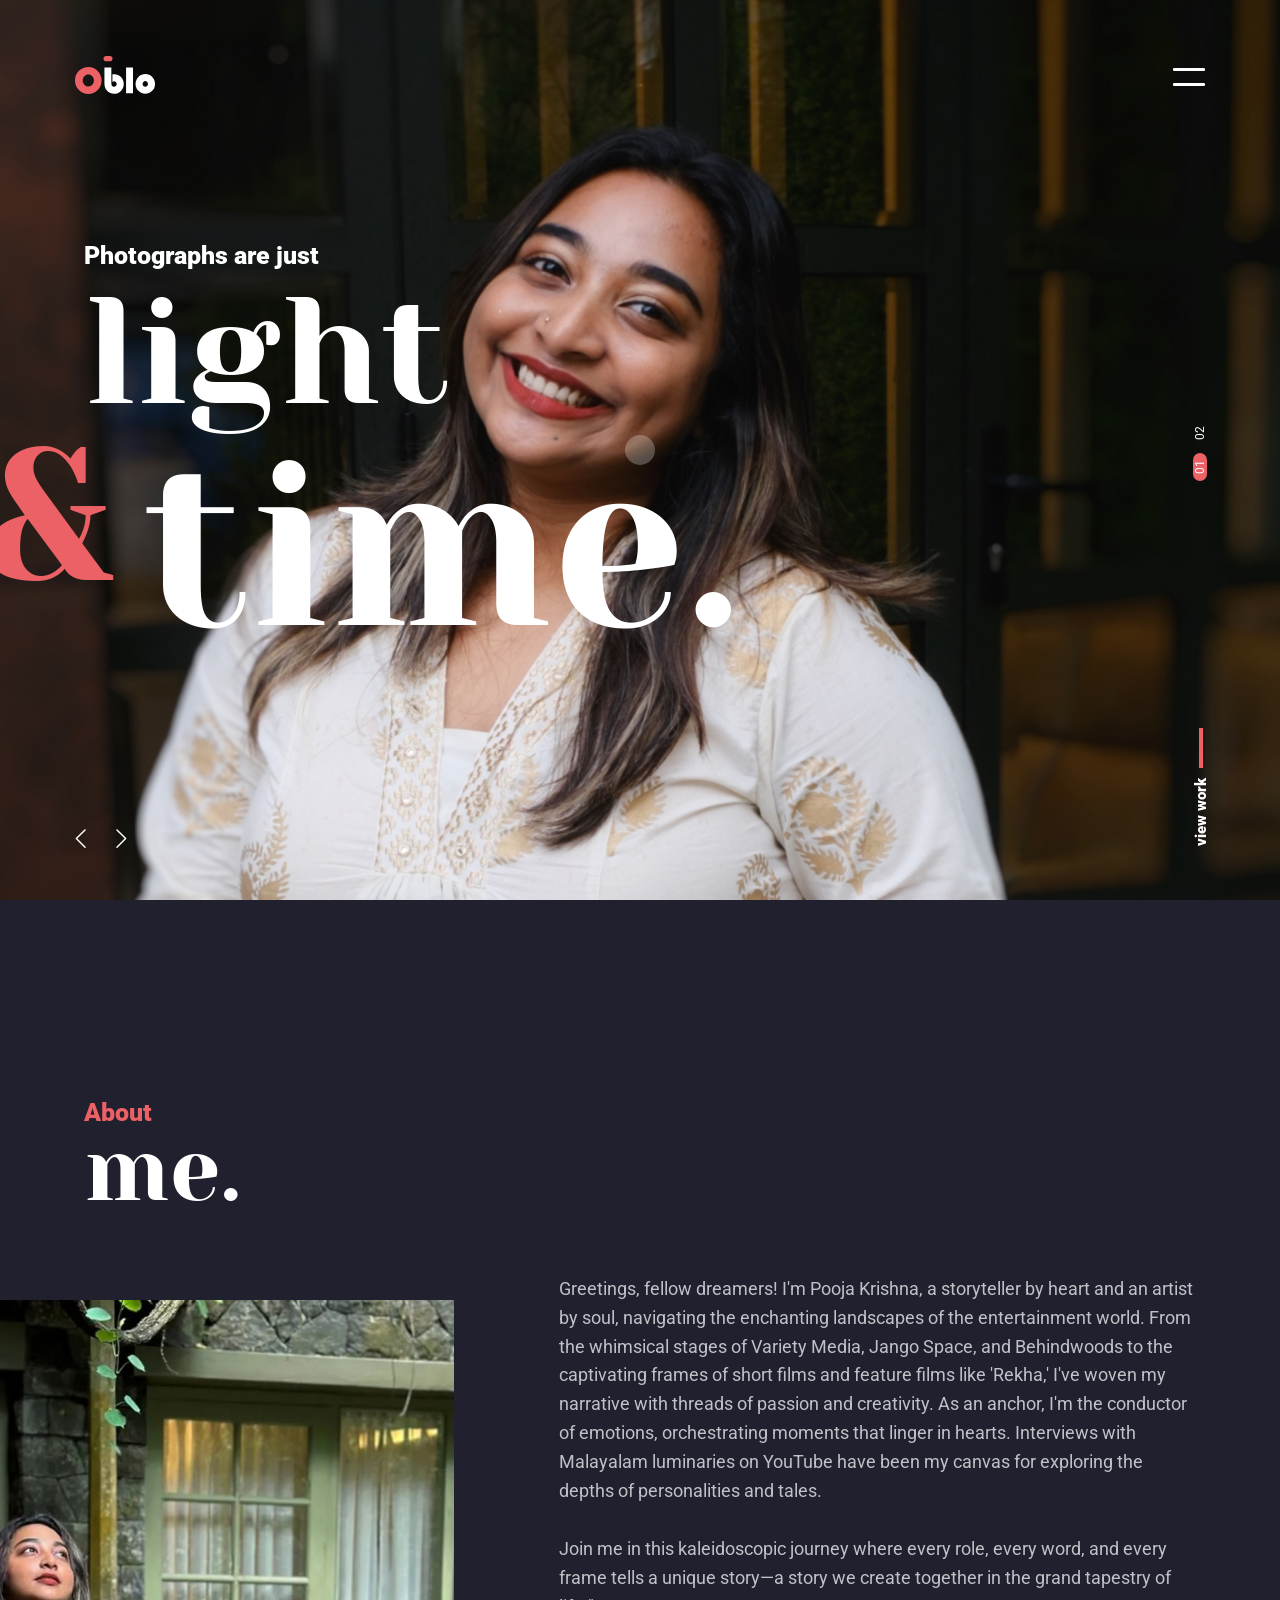
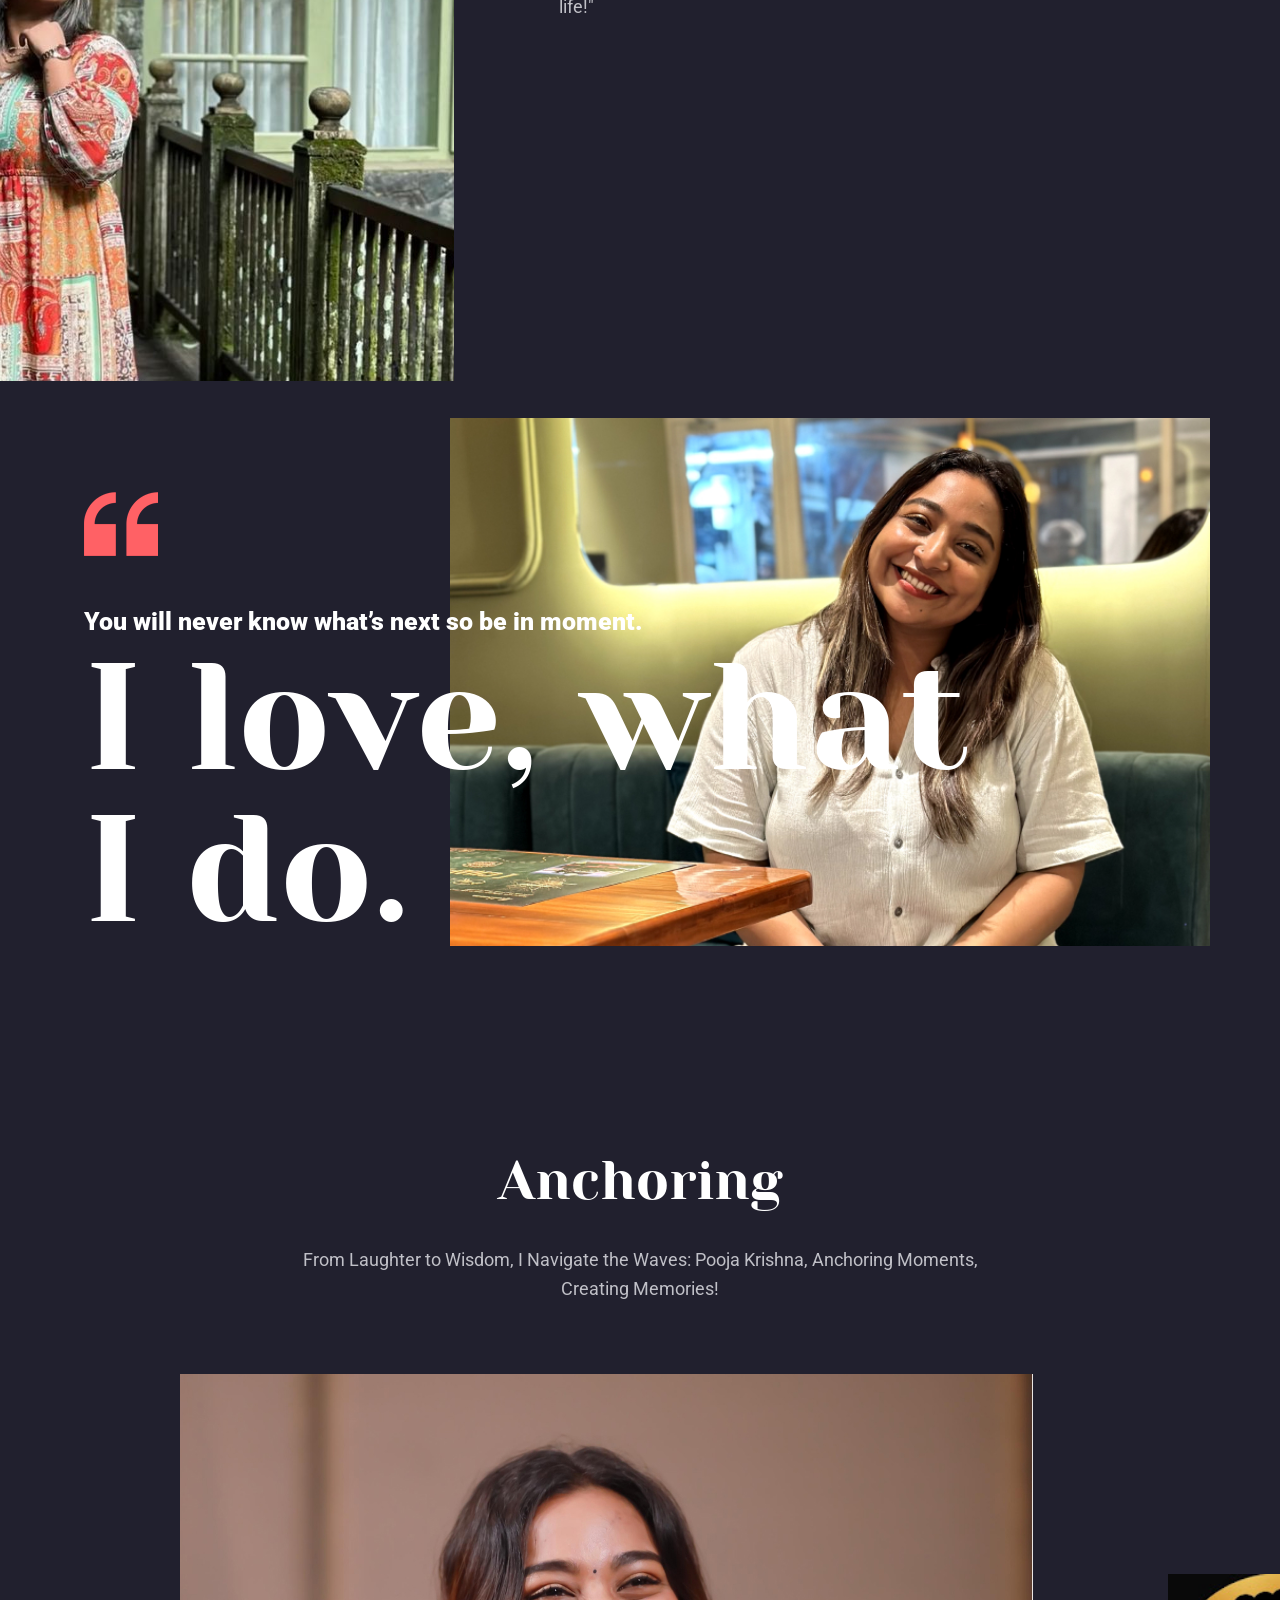
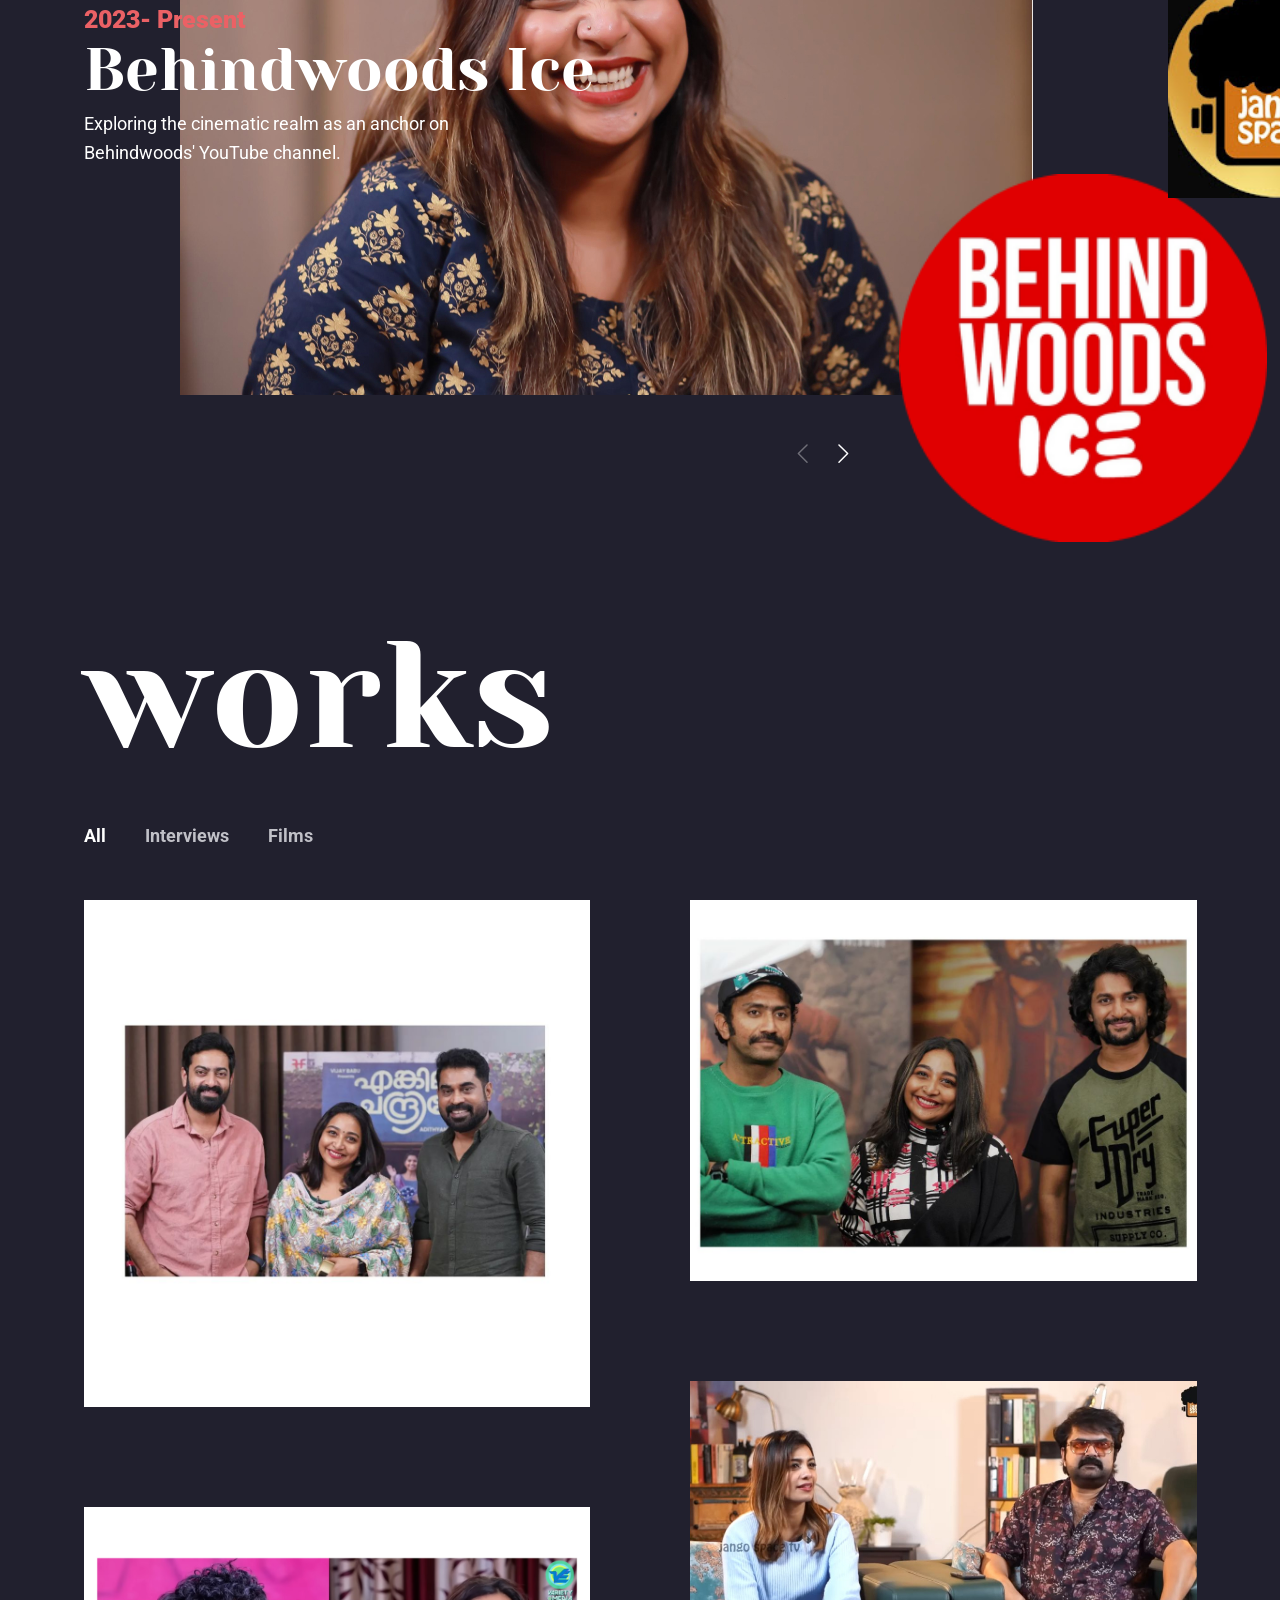
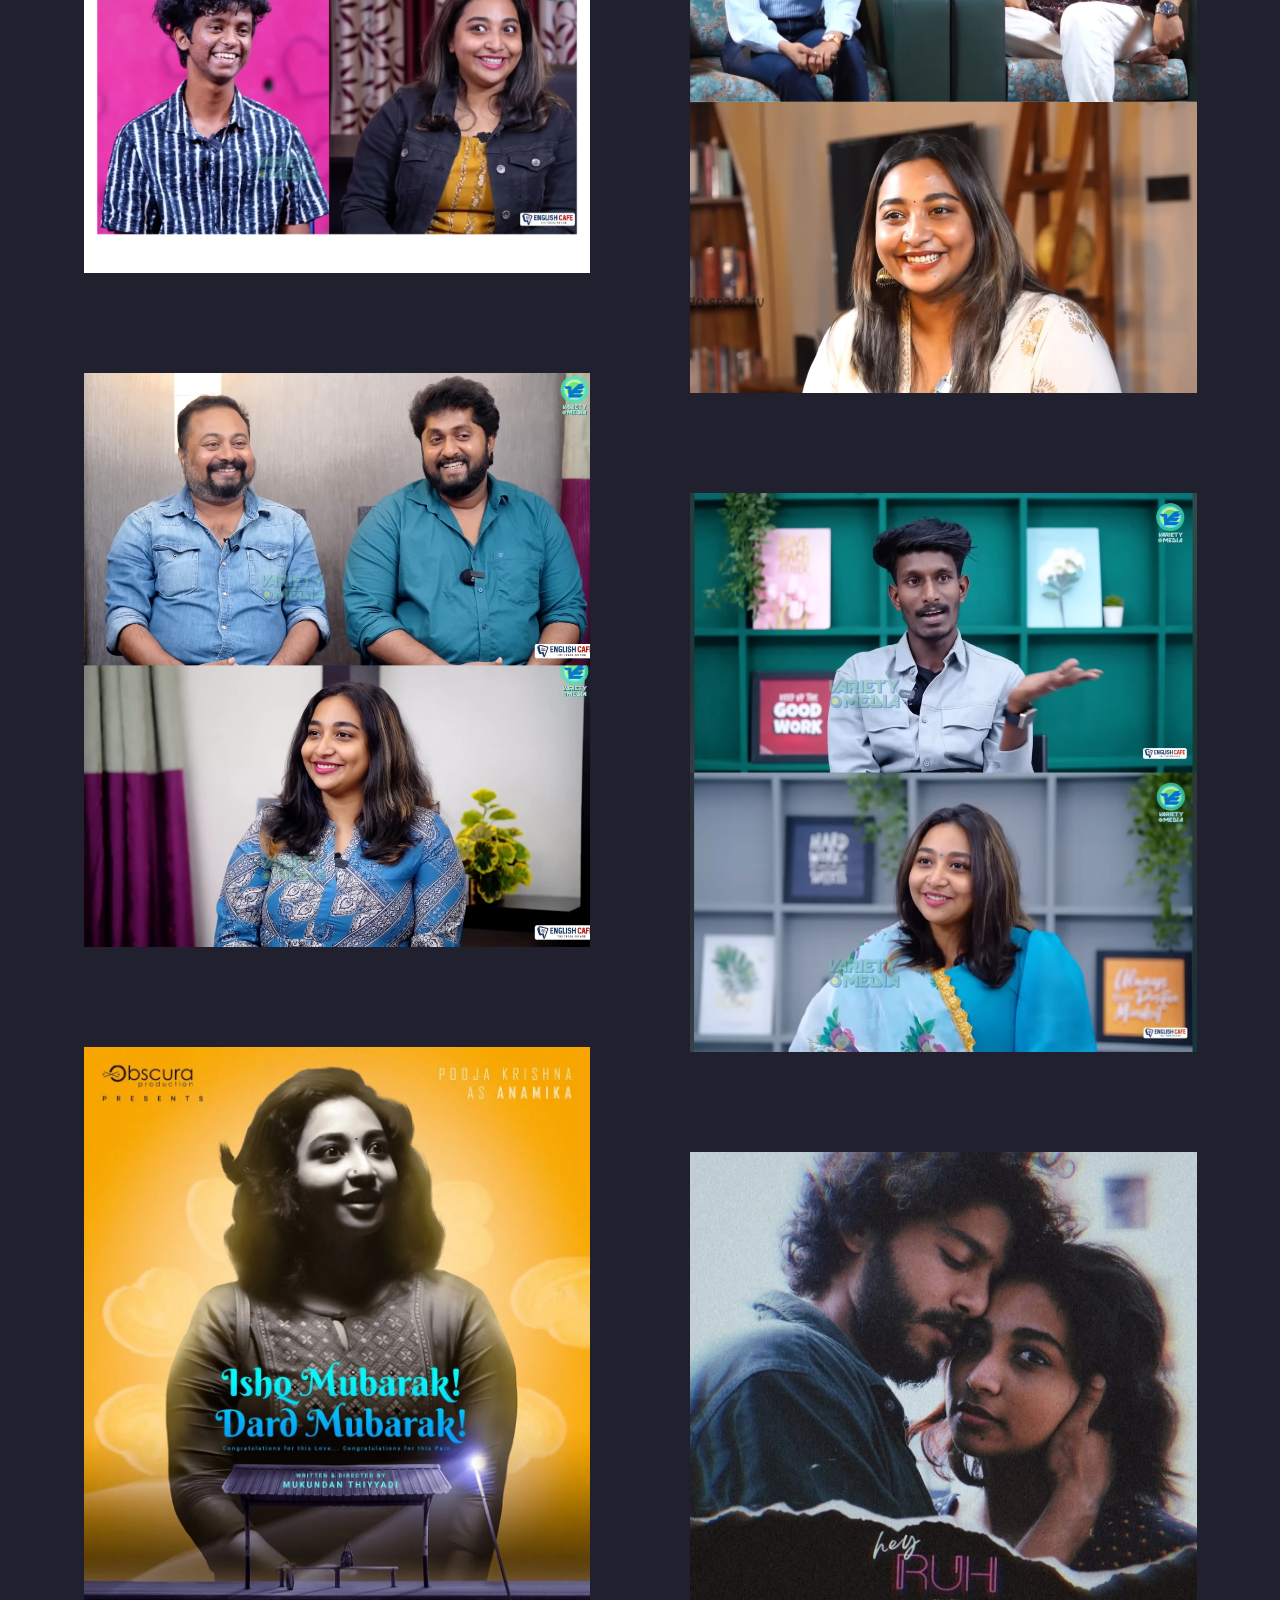
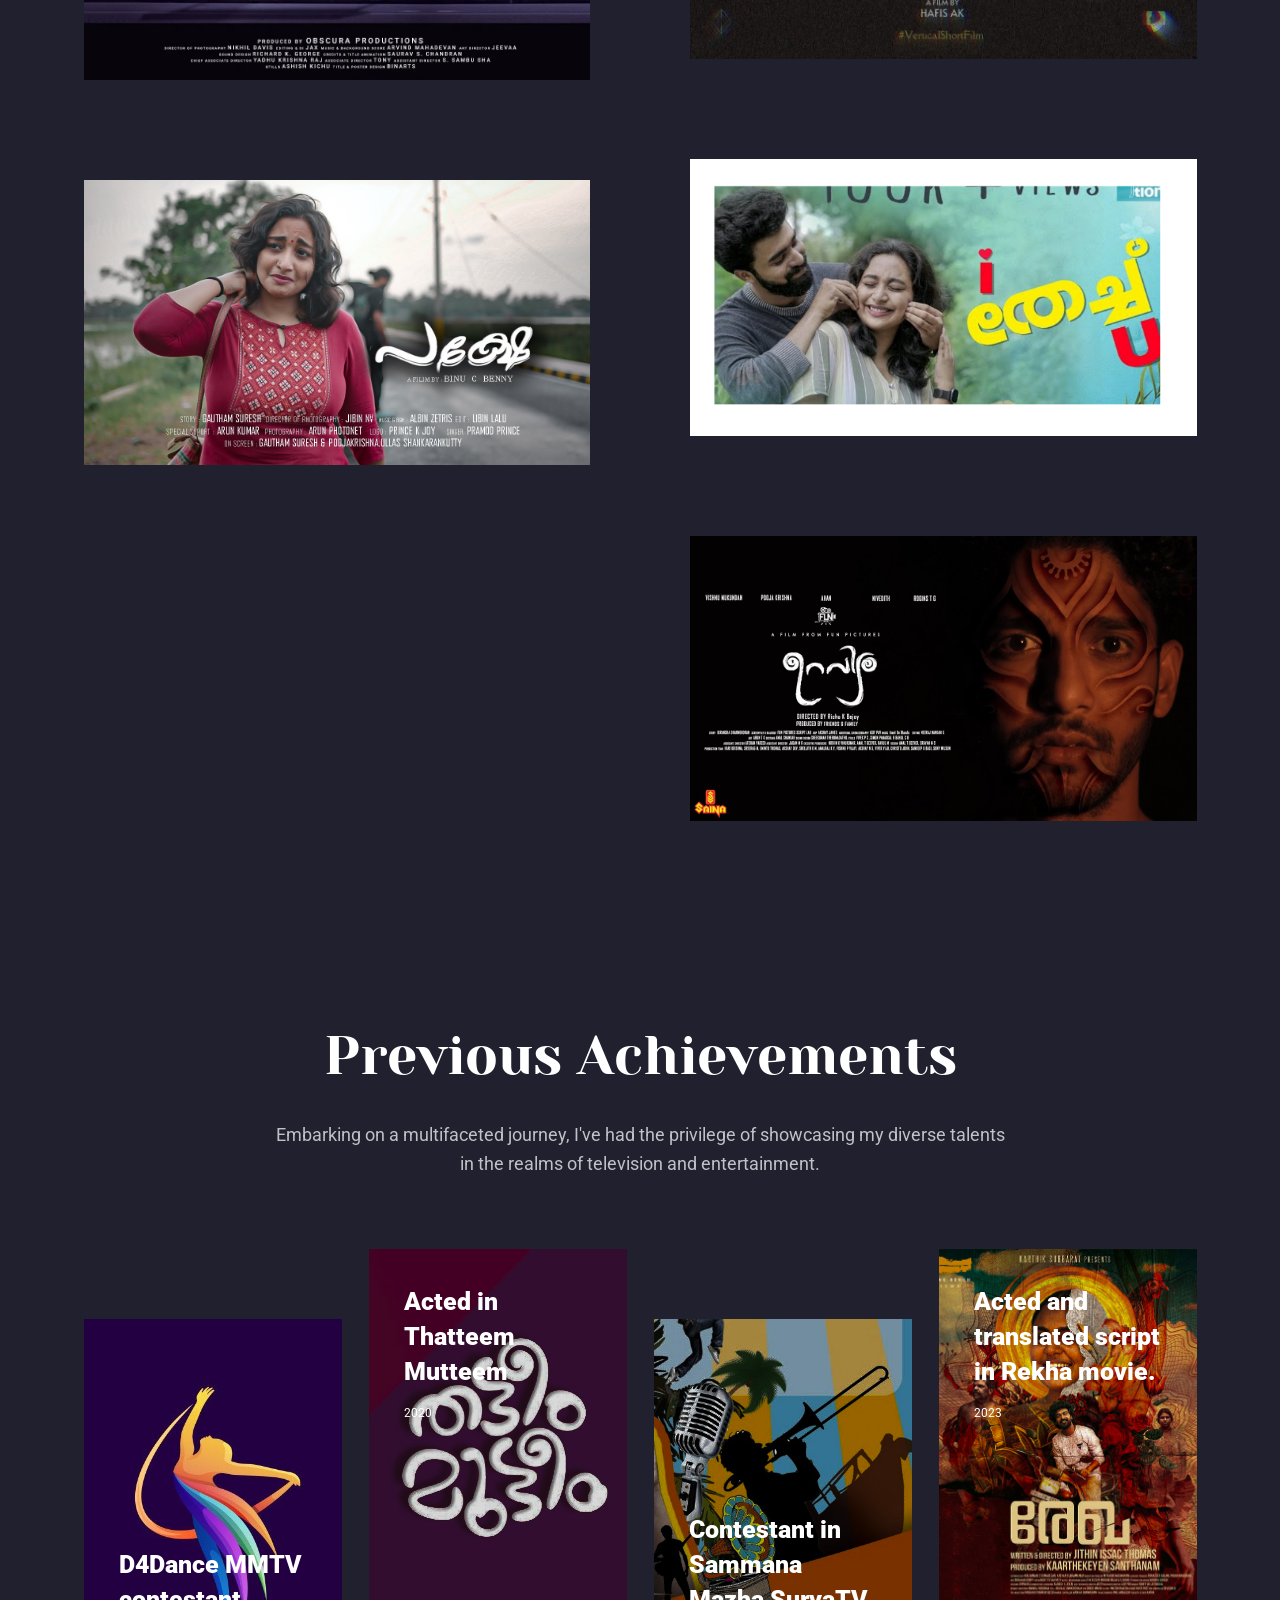
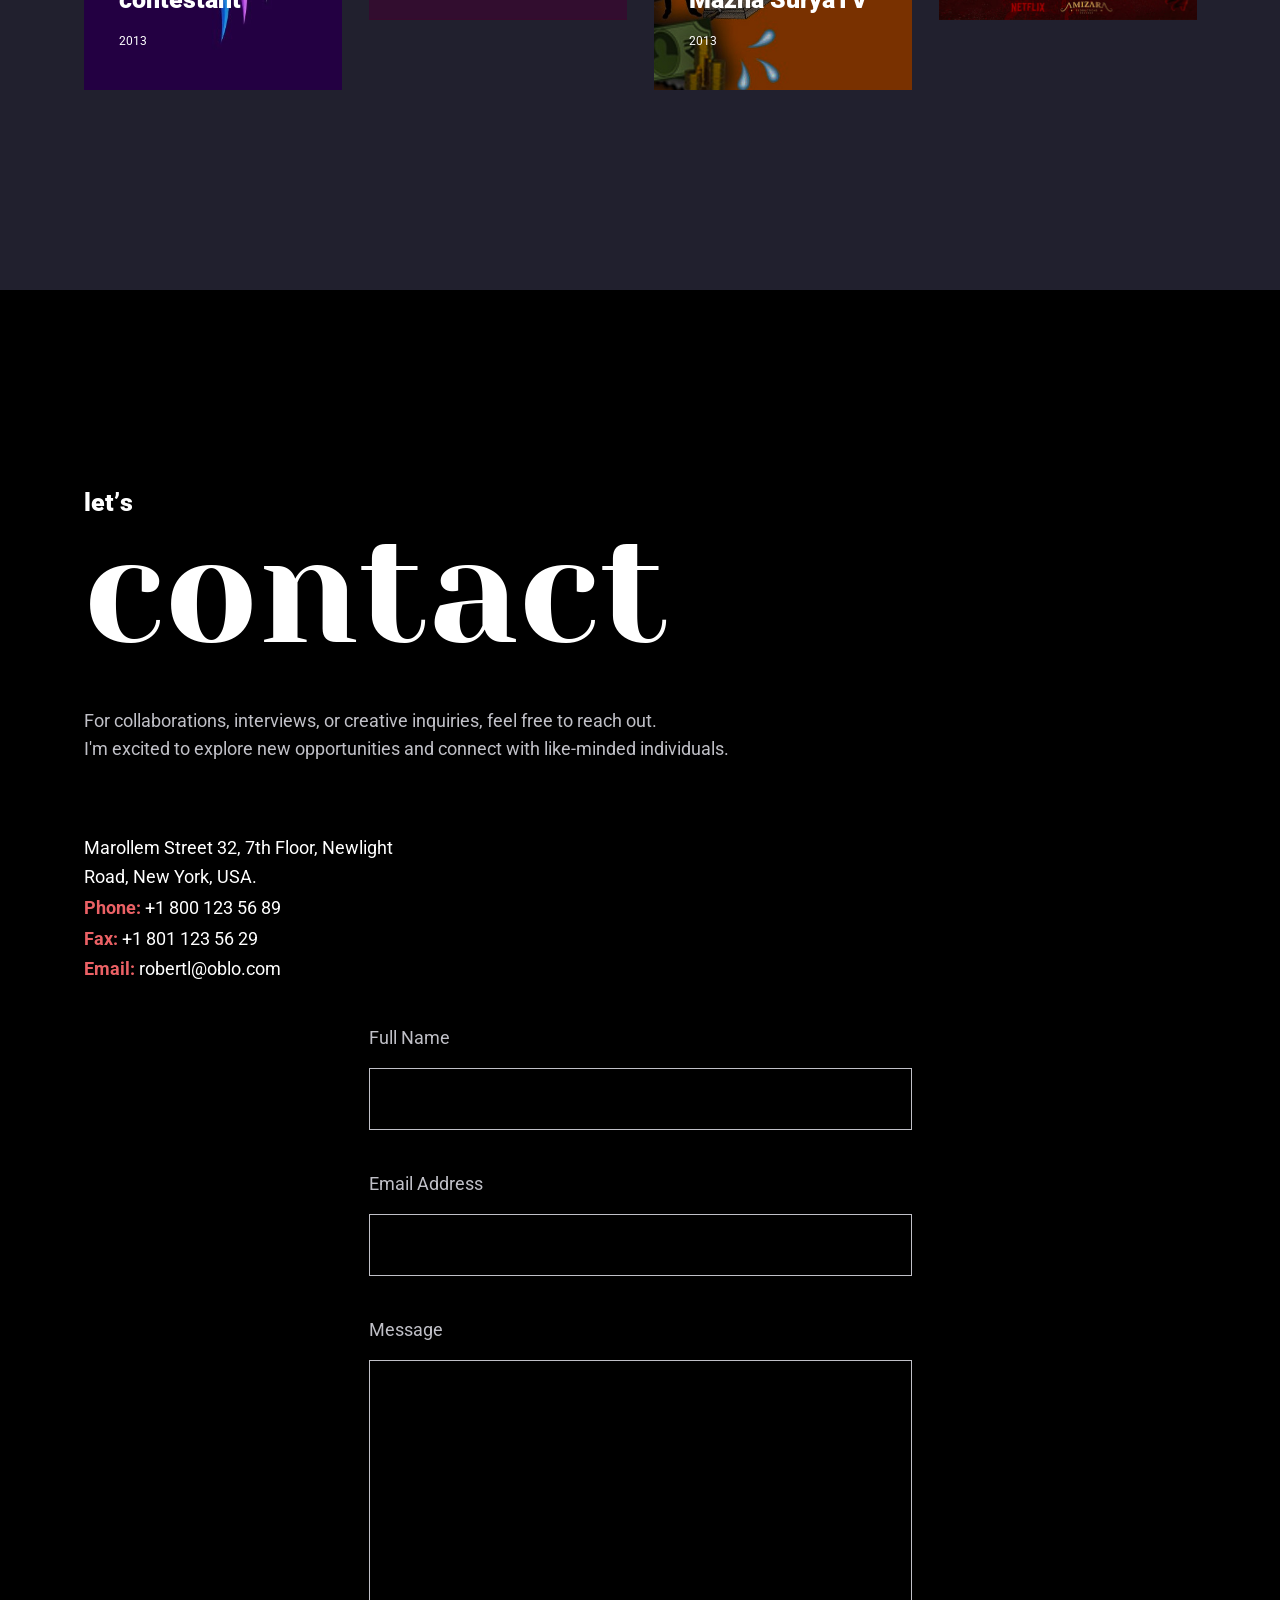
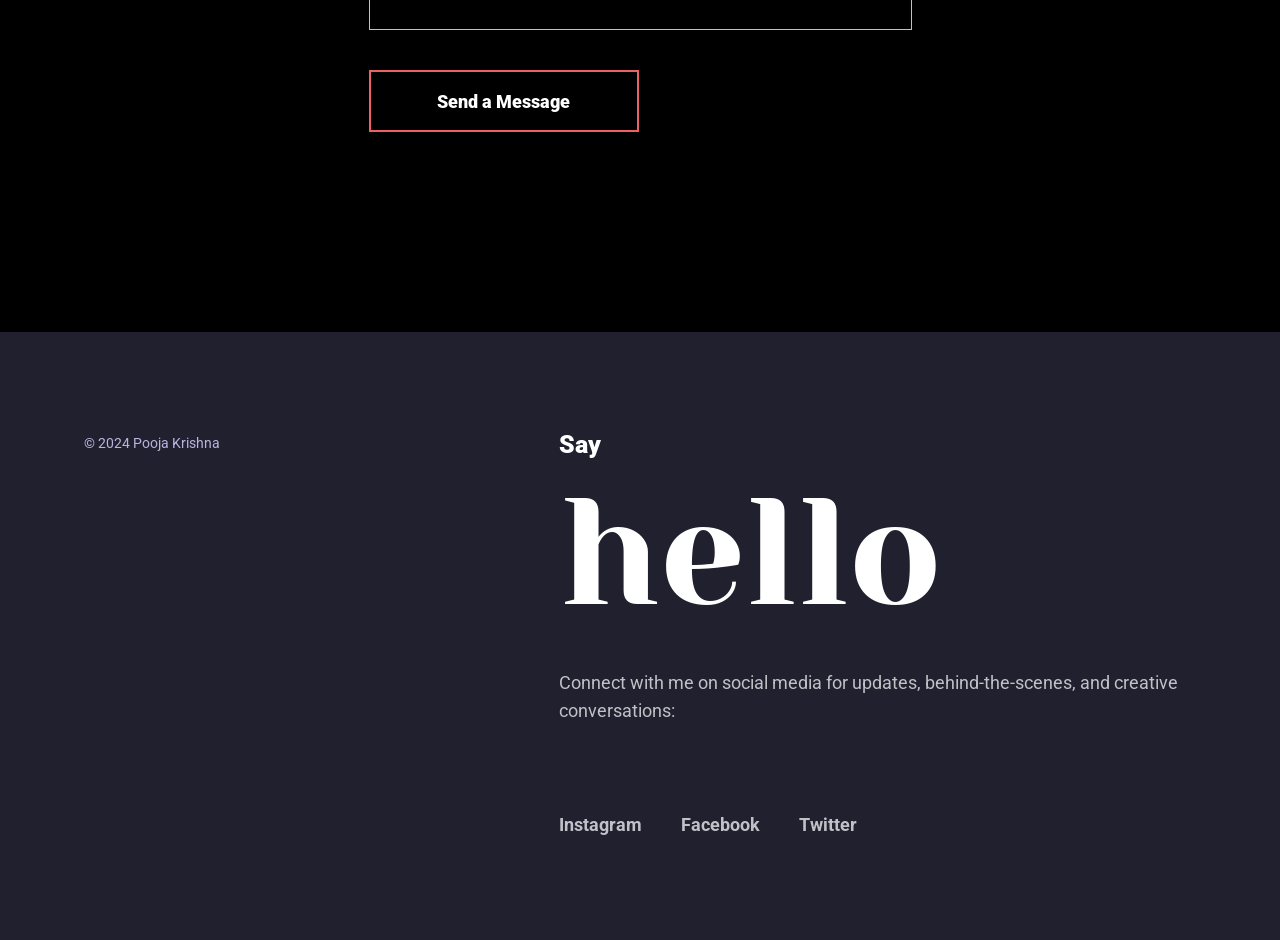
==== commit b481b953: "image align change" ====
--- a/index.html
+++ b/index.html
@@ -319,15 +319,15 @@
                             class="subtitle splitting-text-anim-1"
                             data-splitting
                           >
-                            Colorful canvas of my journey
+                            Photographs are just
                           </div>
                           <div class="title">
                             <div
                               class="title-inner splitting-text-anim-2"
                               data-splitting
                             >
-                              Each role<br />
-                              <em>&</em> <strong>Frame.</strong>
+                              light<br />
+                              <em>&</em> <strong>time.</strong>
                             </div>
                           </div>
                         </div>
@@ -478,109 +478,11 @@
                       we create together in the grand tapestry of life!"
                     </p>
                   </div>
-
-                  <!-- <div class="partners-items row">
-                    <div
-                      class="partners-col col-xs-12 col-sm-6 col-md-5 col-lg-5 scrolla-element-anim-1 scroll-animate"
-                      data-animate="active"
-                    >
-                      <div class="partners-item">
-                        <div class="image">
-                          <a href="#" target="blank"
-                            ><img src="images/brand1.png" alt=""
-                          /></a>
-                        </div>
-                      </div>
-                    </div>
-
-                    <div
-                      class="partners-col col-xs-12 col-sm-6 col-md-5 col-lg-5 scrolla-element-anim-1 scroll-animate"
-                      data-animate="active"
-                    >
-                      <div class="partners-item">
-                        <div class="image">
-                          <a href="#" target="blank"
-                            ><img src="images/brand2.png" alt=""
-                          /></a>
-                        </div>
-                      </div>
-                    </div>
-
-                    <div
-                      class="partners-col col-xs-12 col-sm-6 col-md-5 col-lg-5 scrolla-element-anim-1 scroll-animate"
-                      data-animate="active"
-                    >
-                      <div class="partners-item">
-                        <div class="image">
-                          <a href="#" target="blank"
-                            ><img src="images/brand3.png" alt=""
-                          /></a>
-                        </div>
-                      </div>
-                    </div>
-
-                    <div
-                      class="partners-col col-xs-12 col-sm-6 col-md-5 col-lg-5 scrolla-element-anim-1 scroll-animate"
-                      data-animate="active"
-                    >
-                      <div class="partners-item">
-                        <div class="image">
-                          <a href="#" target="blank"
-                            ><img src="images/brand4.png" alt=""
-                          /></a>
-                        </div>
-                      </div>
-                    </div>
-                  </div> -->
                 </div>
               </div>
             </div>
           </div>
         </div>
-
-        <!-- Section Description -->
-        <!-- <div class="section section-inner m-description">
-          <div class="container">
-            <div class="row">
-              <div class="col-xs-12 col-sm-12 col-md-12 col-lg-5">
-                <div
-                  class="description-label splitting-text-anim-1 scroll-animate"
-                  data-splitting="chars"
-                  data-animate="active"
-                >
-                  Who we are
-                </div>
-              </div>
-              <div class="col-xs-12 col-sm-12 col-md-12 col-lg-7">
-                <div
-                  class="description-text scrolla-element-anim-1 scroll-animate"
-                  data-animate="active"
-                >
-                  <p>
-                    Greetings, fellow dreamers! I'm Pooja Krishna, a
-                    storyteller by heart and an artist by soul, navigating the
-                    enchanting landscapes of the entertainment world. From the
-                    whimsical stages of Variety Media, Jango Space, and
-                    Behindwoods to the captivating frames of short films and
-                    feature films like 'Rekha,' I've woven my narrative with
-                    threads of passion and creativity. As an anchor, I'm the
-                    conductor of emotions, orchestrating moments that linger in
-                    hearts. Interviews with Malayalam luminaries on YouTube have
-                    been my canvas for exploring the depths of personalities and
-                    tales.
-                  </p>
-                  <p>
-                    Join me in this kaleidoscopic journey where every role,
-                    every word, and every frame tells a unique story—a story we
-                    create together in the grand tapestry of life!"
-                  </p>
-                </div>
-              </div>
-            </div>
-          </div>
-        </div> -->
-
-        <!-- Section Services -->
 
         <!-- Section Quote -->
         <div class="section section-inner m-quote">
@@ -984,24 +886,6 @@
               >
                 Films
               </a>
-              <a
-                href="#"
-                class="splitting-text-anim-1 scroll-animate"
-                data-href=".sorting-gallery"
-                data-splitting="chars"
-                data-animate="active"
-              >
-                Gallery
-              </a>
-              <a
-                href="#"
-                class="splitting-text-anim-1 scroll-animate"
-                data-href=".sorting-audio"
-                data-splitting="chars"
-                data-animate="active"
-              >
-                Audio
-              </a>
             </div>
 
             <!-- works items -->
@@ -1441,7 +1325,7 @@
                       </div>
                       <div class="desc">
                         <div class="title">D4Dance MMTV contestant</div>
-                        <div class="label">2012</div>
+                        <div class="label">2013</div>
                       </div>
                     </div>
                   </div>
@@ -1681,7 +1565,7 @@
               <!-- social -->
               <div class="social-links">
                 <a
-                  href="#"
+                  href="https://www.instagram.com/poojakrishna_?igsh=djRlM2Fld2FwNGs="
                   target="blank"
                   class="splitting-text-anim-1 scroll-animate"
                   data-splitting="chars"
@@ -1706,15 +1590,6 @@
                   data-animate="active"
                 >
                   Twitter
-                </a>
-                <a
-                  href="#"
-                  target="blank"
-                  class="splitting-text-anim-1 scroll-animate"
-                  data-splitting="chars"
-                  data-animate="active"
-                >
-                  linkedin
                 </a>
               </div>
             </div>
--- a/css/main.css
+++ b/css/main.css
@@ -6367,10 +6367,11 @@
     height: 32px;
   }
   .quote-box .image {
-    position: absolute;
-    top: -110px;
+    /* margin-top: 100px; */
+    /* position: static; */
+    /* top: -110px; */
     right: 0;
-    width: 80%;
+    width: 100%;
     height: 300px;
     display: block;
   }
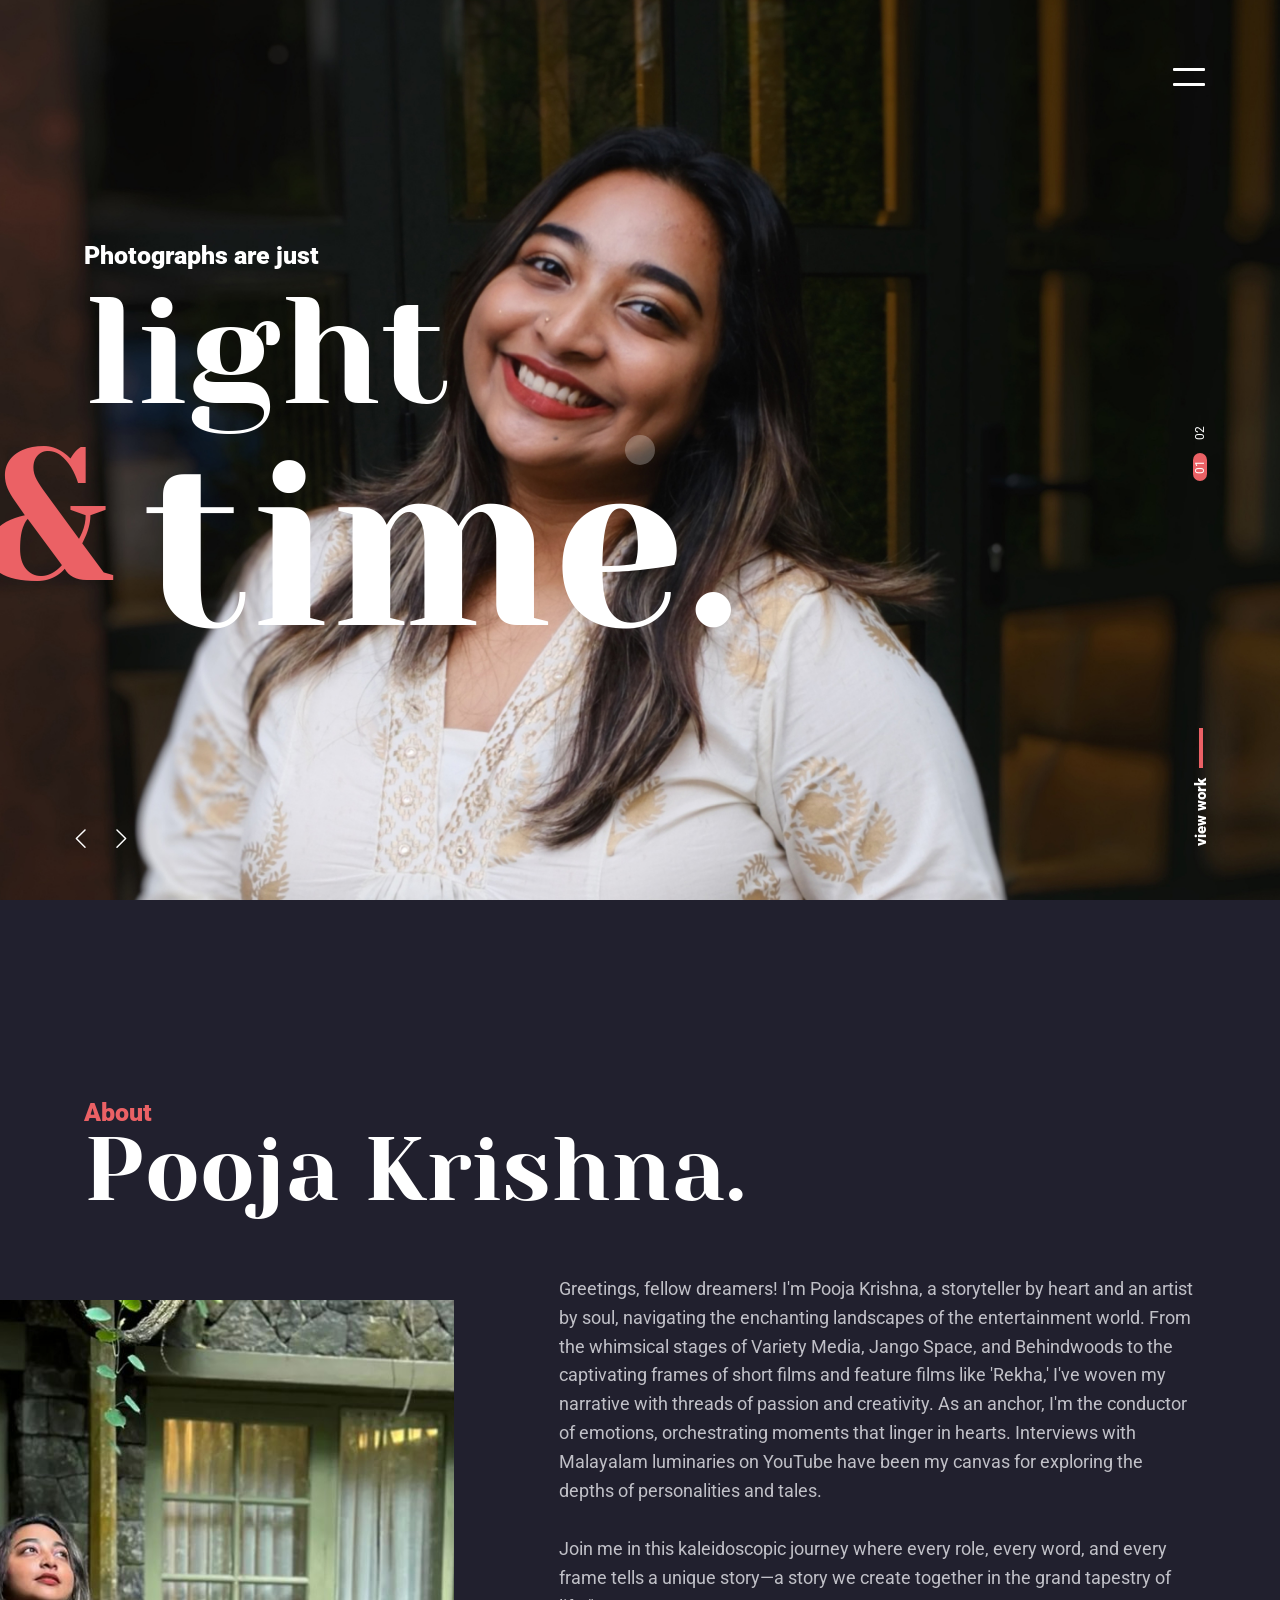
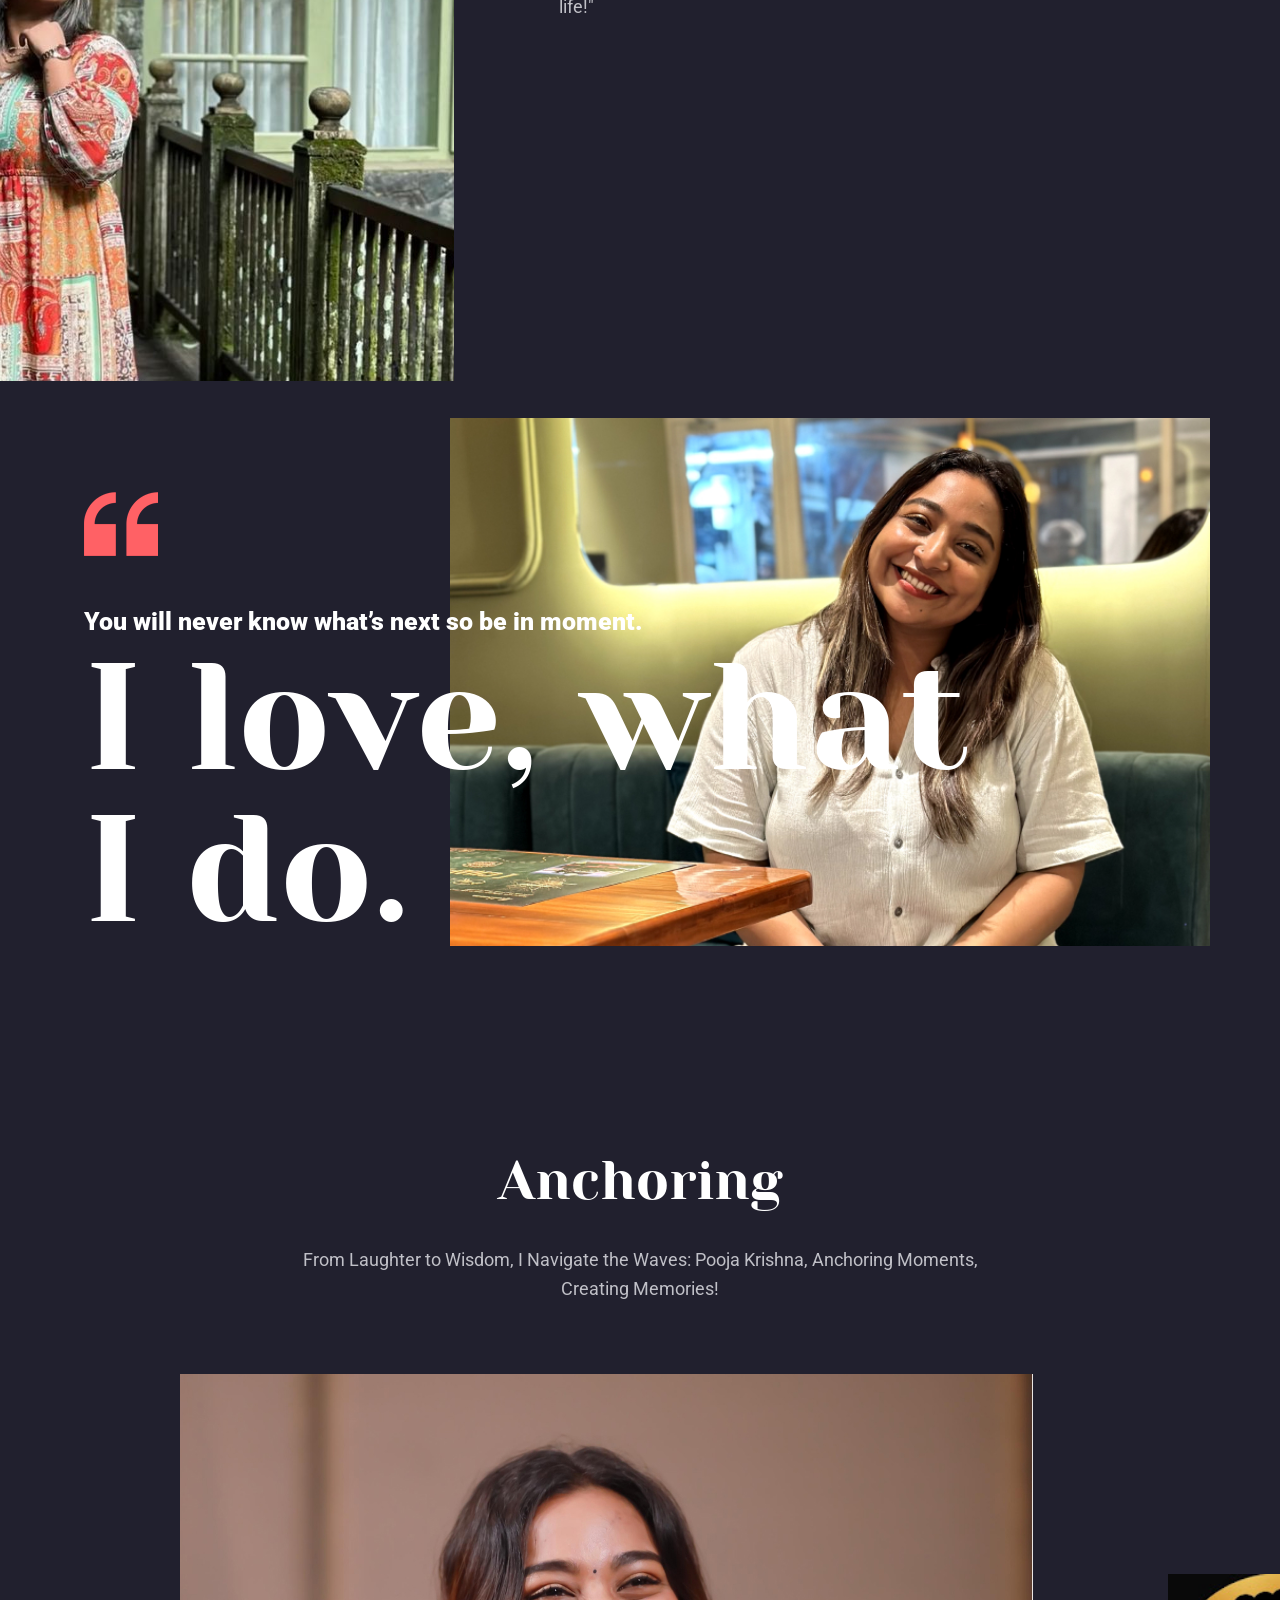
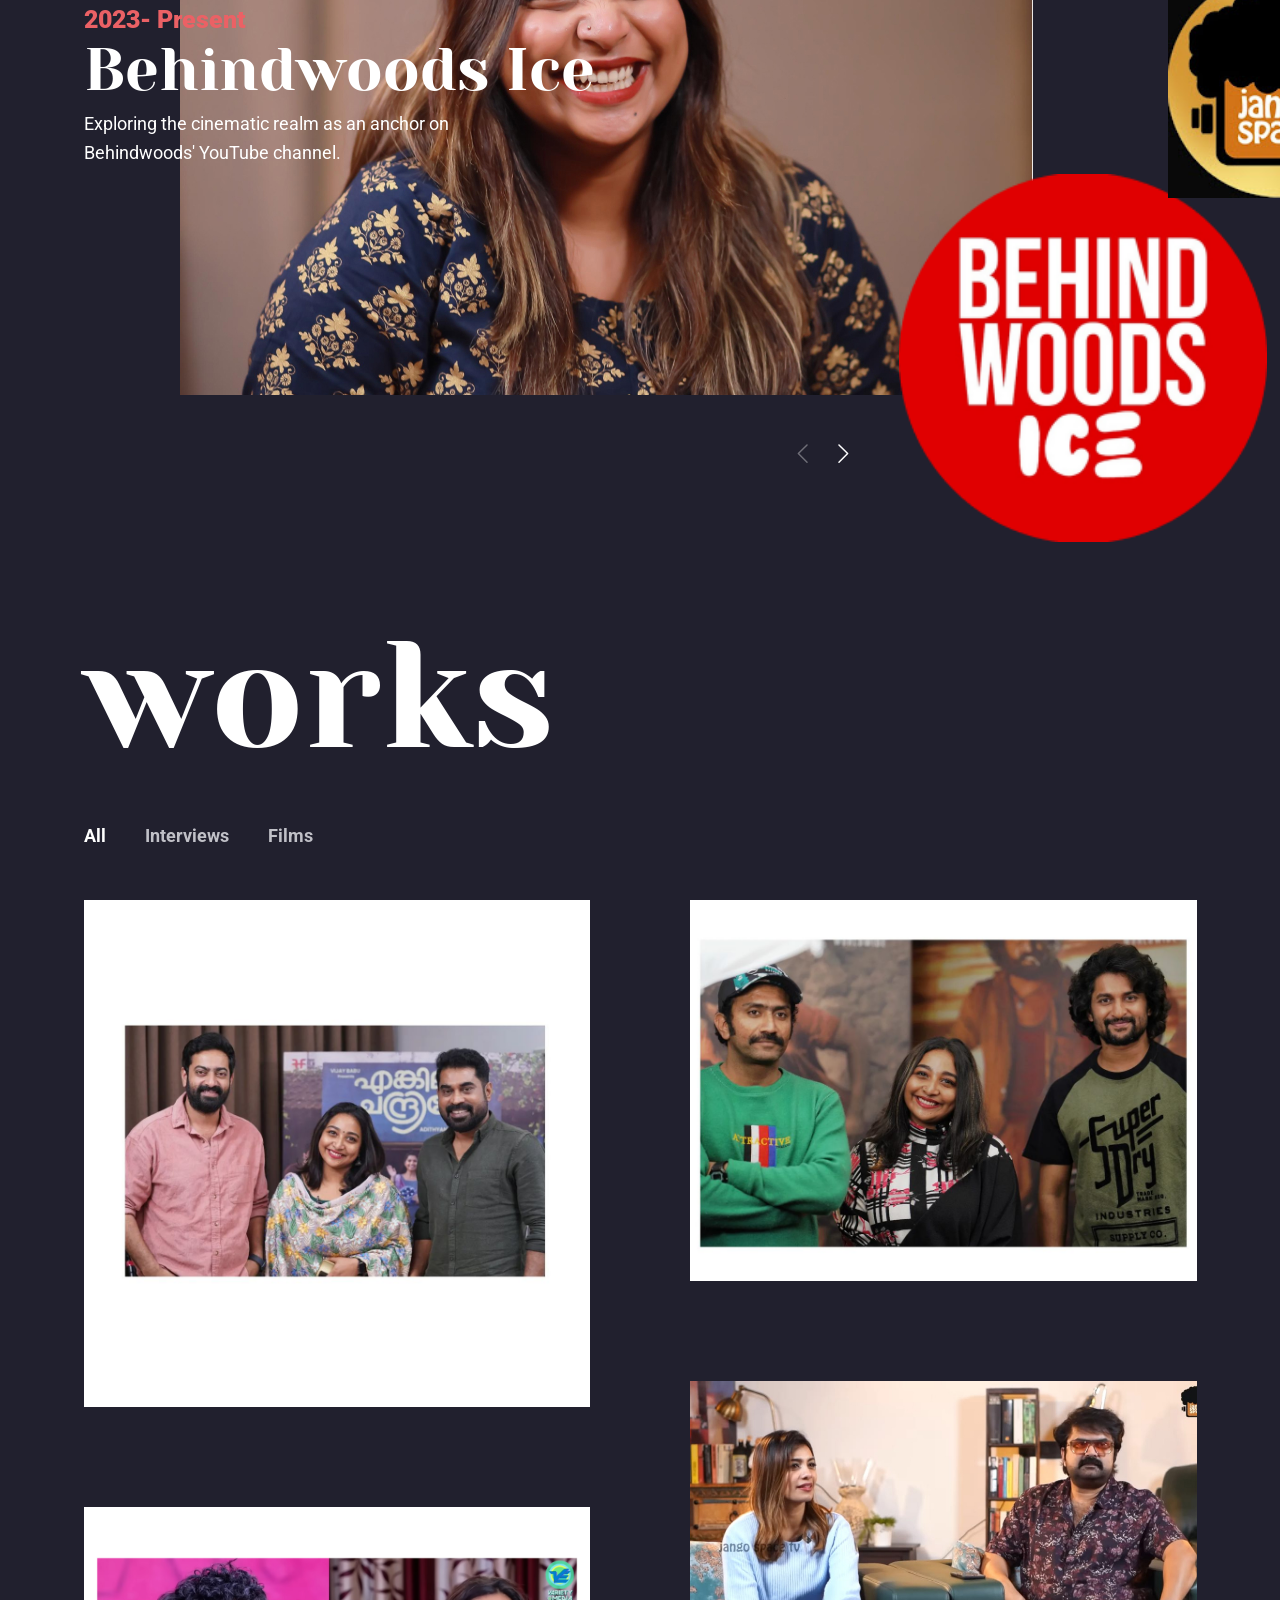
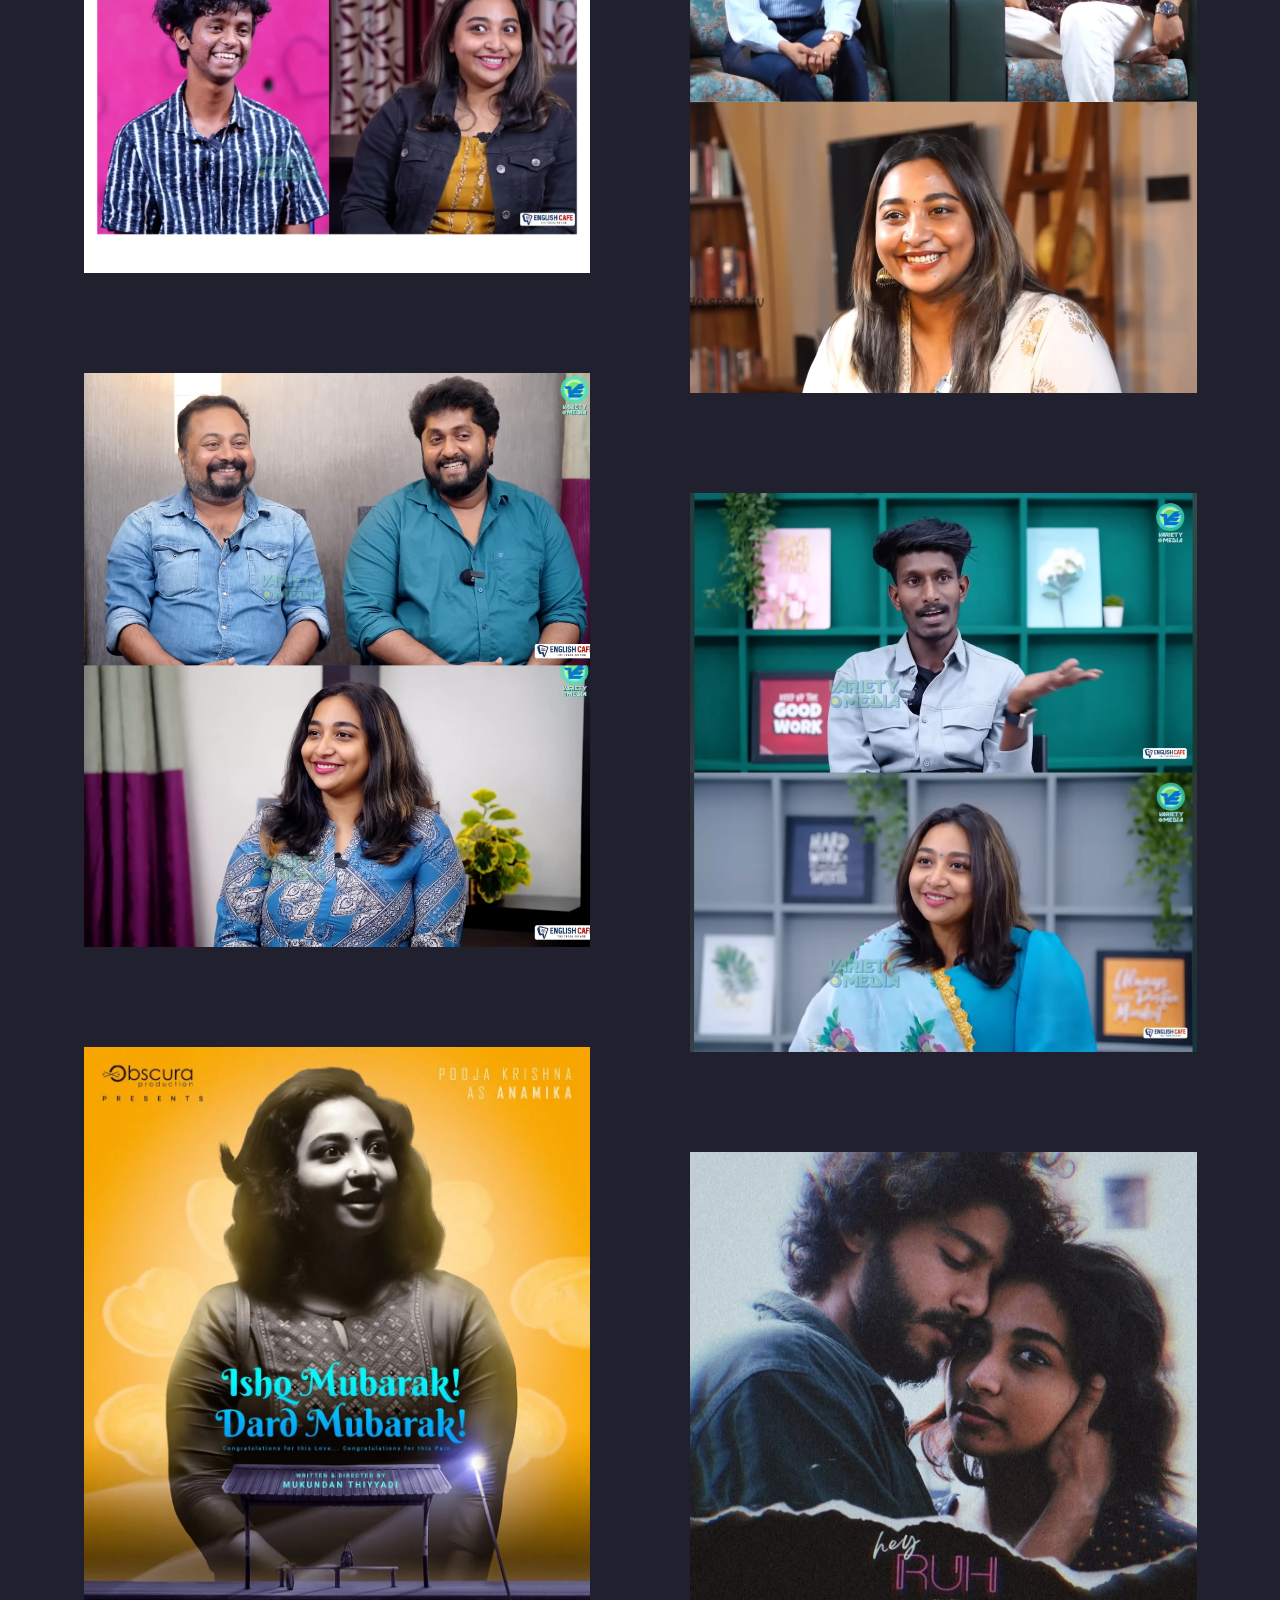
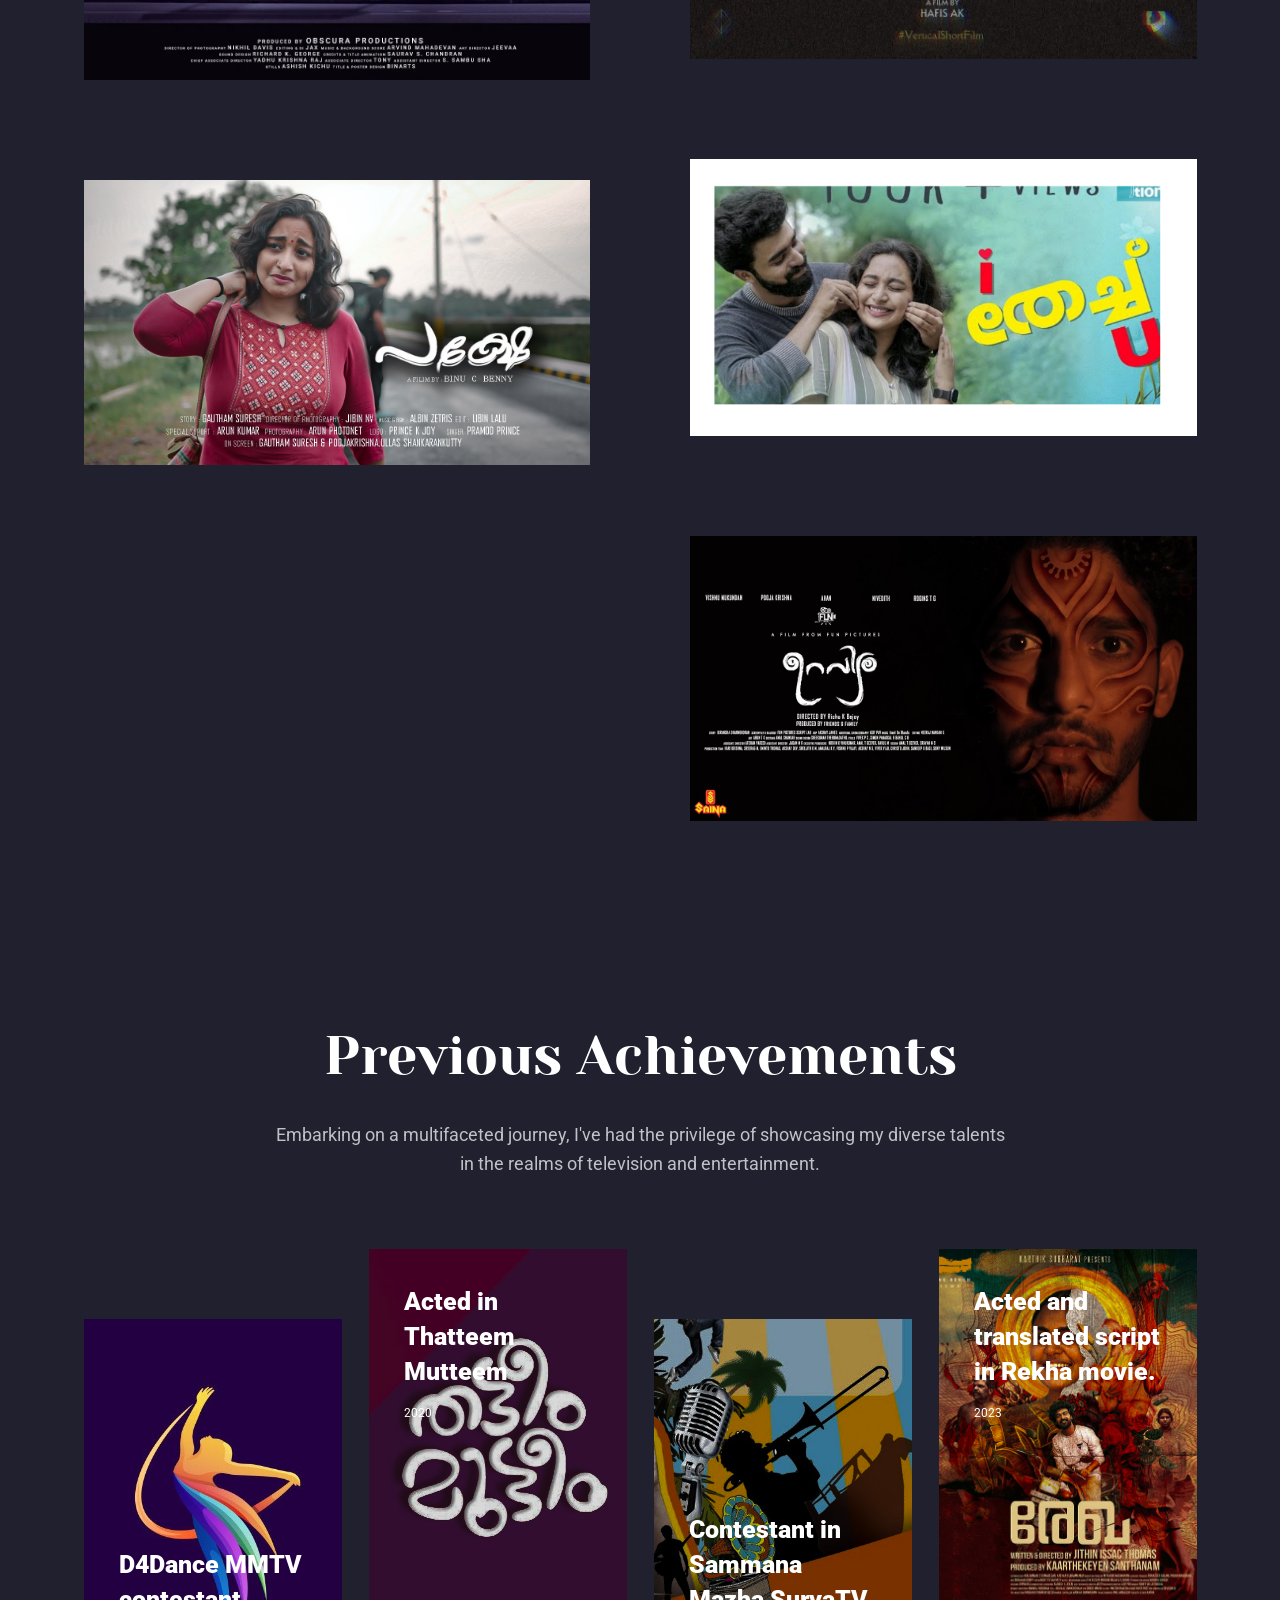
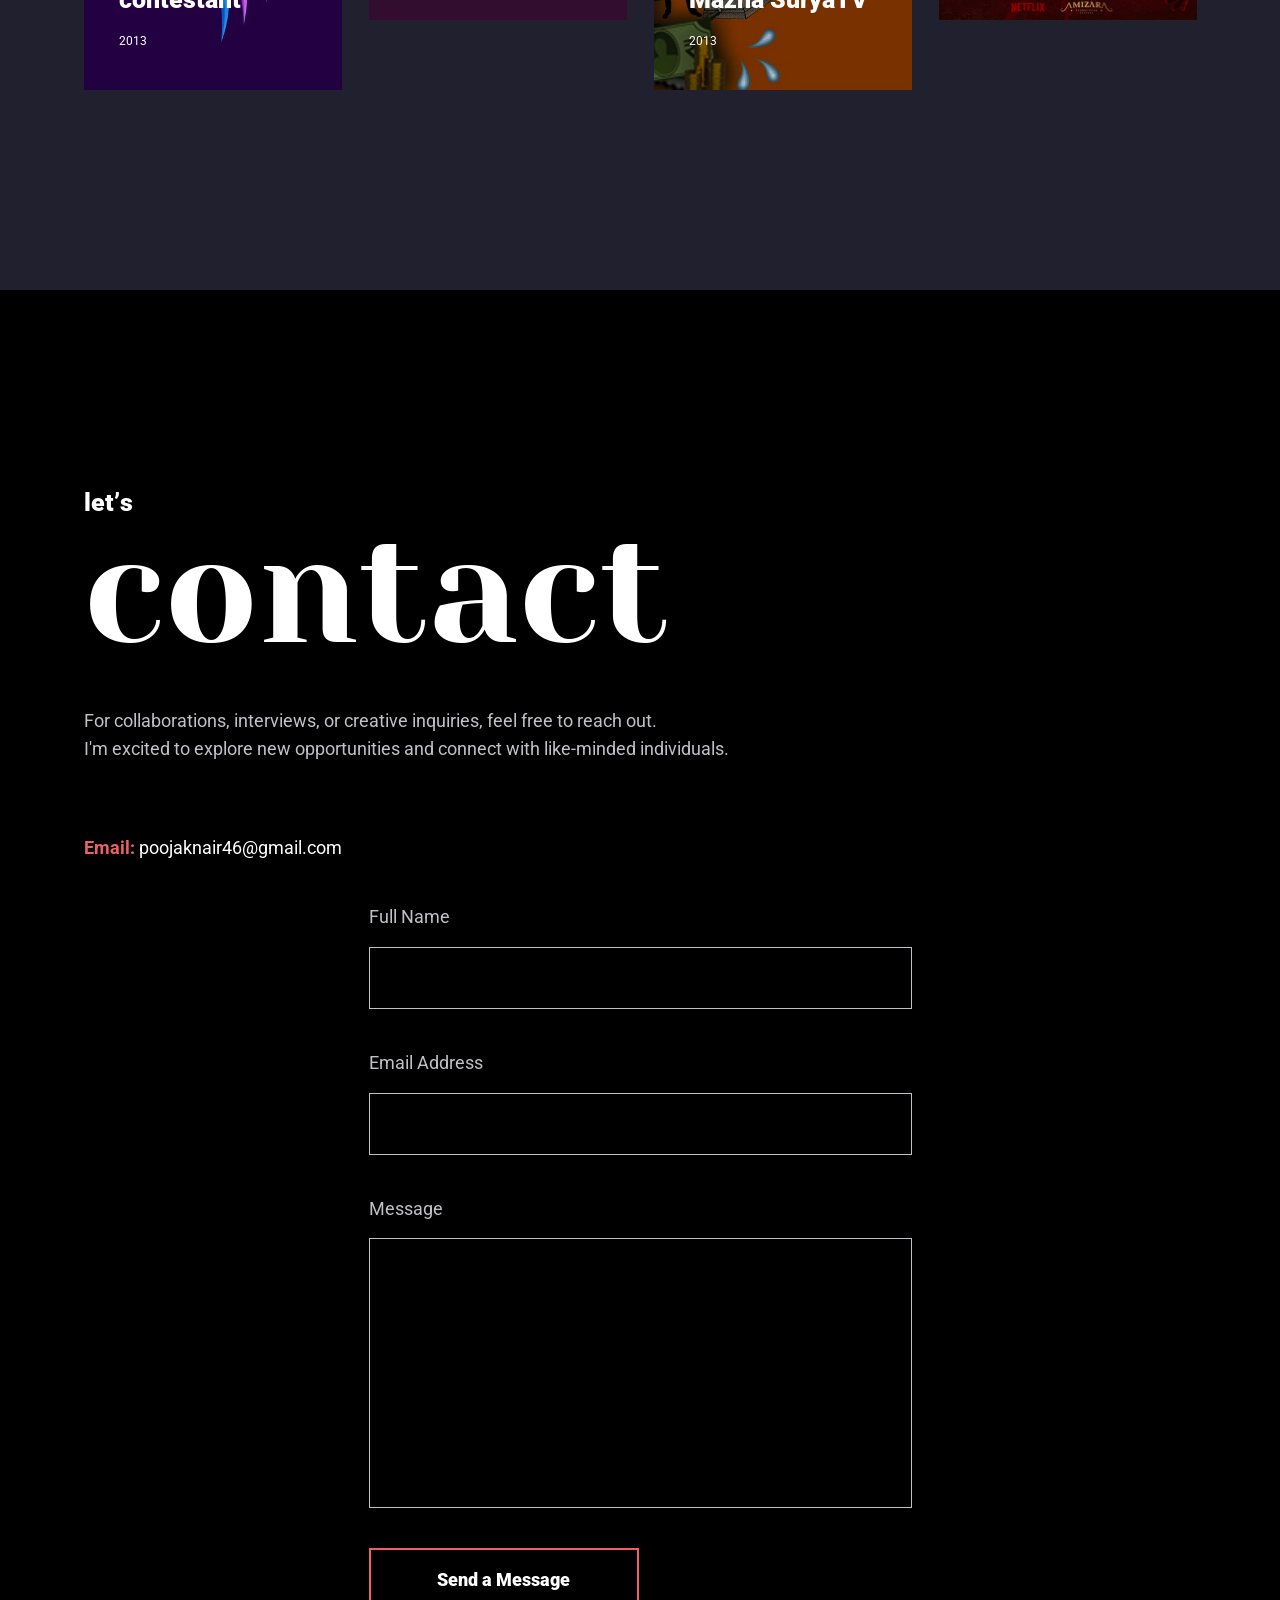
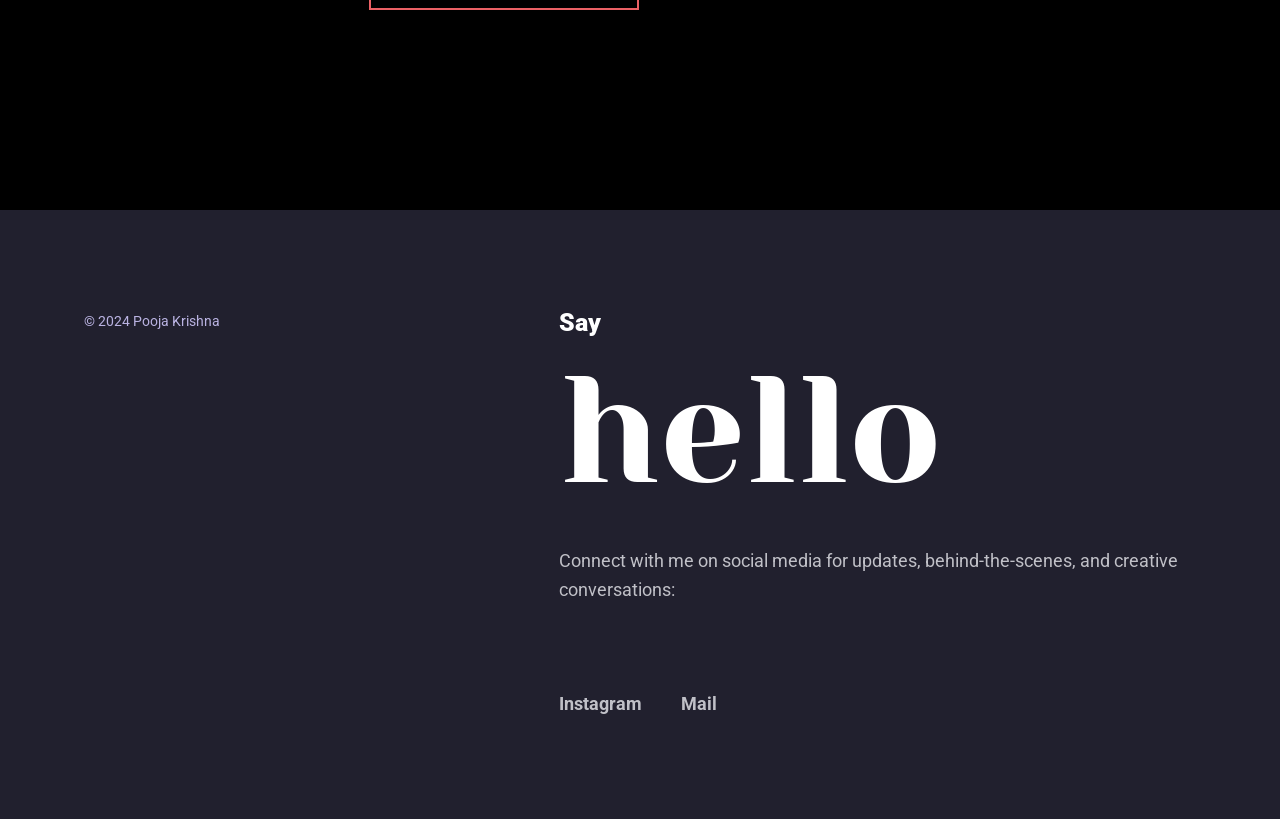
==== commit b220b3a4: "nav redirect,code refactor" ====
--- a/index.html
+++ b/index.html
@@ -1,16 +1,13 @@
 <!DOCTYPE html>
 <html lang="en" xmlns="http://www.w3.org/1999/xhtml">
   <head>
-    <title>Oblo - Showcase Portfolio & Agency Template</title>
+    <title>Pooja Krishna</title>
     <meta http-equiv="Content-Type" content="text/html; charset=utf-8" />
     <meta http-equiv="X-UA-Compatible" content="IE=edge" />
     <meta name="viewport" content="width=device-width, initial-scale=1" />
     <meta name="HandheldFriendly" content="true" />
     <meta name="author" content="beshleyua" />
-    <meta
-      name="description"
-      content="Creative Agency Portfolio HTML5 Template. Best suited for Portfolio, Agency, Photography, Showcases."
-    />
+    <meta name="description" content="Pooja Krishna portfolio" />
 
     <!-- fontawesome CSS -->
     <link
@@ -69,9 +66,9 @@
         <!-- Navbar -->
         <div class="navbar">
           <!-- logo -->
-          <div class="logo">
-            <a href="index.html"><img src="images/logo.svg" alt="" /></a>
-          </div>
+          <!-- <div class="logo">
+            <a href="index.html"><img src="pics/logo.svg" alt="" /></a>
+          </div> -->
 
           <!-- menu btn -->
           <a href="#" class="menu-btn full"><span></span></a>
@@ -86,14 +83,14 @@
                   <!-- menu full -->
                   <div class="menu-full">
                     <ul>
-                      <li class="has-children">
+                      <li class="">
                         <a
                           href="#"
                           class="splitting-text-anim-2"
                           data-splitting="chars"
                           >home</a
                         >
-                        <ul>
+                        <!-- <ul>
                           <li class="scrolla-element-anim-1">
                             <a
                               href="index.html"
@@ -134,16 +131,16 @@
                               >onepage</a
                             >
                           </li>
-                        </ul>
+                        </ul> -->
                       </li>
-                      <li class="has-children">
+                      <li class="">
                         <a
-                          href="#"
+                          href="#about"
                           class="splitting-text-anim-2"
                           data-splitting="chars"
                           >about</a
                         >
-                        <ul>
+                        <!-- <ul>
                           <li class="scrolla-element-anim-1">
                             <a
                               href="about-us.html"
@@ -160,16 +157,16 @@
                               >about me</a
                             >
                           </li>
-                        </ul>
+                        </ul> -->
                       </li>
-                      <li class="has-children">
+                      <li class="">
                         <a
-                          href="#"
+                          href="index.html#work"
                           class="splitting-text-anim-2"
                           data-splitting="chars"
                           >work</a
                         >
-                        <ul>
+                        <!-- <ul>
                           <li class="scrolla-element-anim-1">
                             <a
                               href="works-2-column.html"
@@ -226,24 +223,16 @@
                               >work single 2</a
                             >
                           </li>
-                        </ul>
+                        </ul> -->
                       </li>
                       <li>
                         <a
-                          href="contacts.html"
+                          href="#contact"
                           class="splitting-text-anim-2"
                           data-splitting="chars"
                           >contact</a
                         >
                       </li>
-                      <li>
-                        <a
-                          href="blog.html"
-                          class="splitting-text-anim-2"
-                          data-splitting="chars"
-                          >blog</a
-                        >
-                      </li>
                     </ul>
                   </div>
                 </div>
@@ -254,7 +243,7 @@
           <!-- social -->
           <div class="menu-social-links">
             <a
-              href="#"
+              href="https://www.instagram.com/poojakrishna_?igsh=djRlM2Fld2FwNGs="
               target="blank"
               class="splitting-text-anim-1"
               data-splitting="chars"
@@ -262,28 +251,12 @@
               Instagram
             </a>
             <a
-              href="#"
+              href="mailto:poojaknair46@gmail.com"
               target="blank"
               class="splitting-text-anim-1"
               data-splitting="chars"
             >
-              Facebook
-            </a>
-            <a
-              href="#"
-              target="blank"
-              class="splitting-text-anim-1"
-              data-splitting="chars"
-            >
-              Twitter
-            </a>
-            <a
-              href="#"
-              target="blank"
-              class="splitting-text-anim-1"
-              data-splitting="chars"
-            >
-              linkedin
+              Mail
             </a>
           </div>
         </div>
@@ -327,7 +300,10 @@
                               data-splitting
                             >
                               light<br />
-                              <em>&</em> <strong>time.</strong>
+                              <em>&</em>
+                              <!-- <div>&</div> -->
+
+                              <strong>time.</strong>
                             </div>
                           </div>
                         </div>
@@ -335,10 +311,7 @@
                     </div>
                   </div>
                   <div class="view-btn">
-                    <a
-                      href="work-single.html"
-                      data-splitting
-                      class="splitting-text-anim-1"
+                    <a href="#work" data-splitting class="splitting-text-anim-1"
                       >view work</a
                     >
                   </div>
@@ -382,10 +355,7 @@
                     </div>
                   </div>
                   <div class="view-btn">
-                    <a
-                      href="work-single-v2.html"
-                      data-splitting
-                      class="splitting-text-anim-1"
+                    <a href="#work" data-splitting class="splitting-text-anim-1"
                       >view work</a
                     >
                   </div>
@@ -417,7 +387,7 @@
         </div>
 
         <!-- Section Partners -->
-        <div class="section section-inner m-partners">
+        <div id="about" class="section section-inner m-partners">
           <div class="container">
             <div class="row">
               <div class="col-xs-12 col-sm-12 col-md-12 col-lg-12">
@@ -435,7 +405,7 @@
                     data-splitting="chars"
                     data-animate="active"
                   >
-                    me.
+                    Pooja Krishna.
                   </div>
                   <div
                     class="h-image"
@@ -445,7 +415,7 @@
                     <div
                       class="img scrolla-element-anim-1 scroll-animate"
                       data-animate="active"
-                      style="background-image: url(og/3.jpg)"
+                      style="background-image: url(pics/about.jpg)"
                     ></div>
                   </div>
                 </div>
@@ -709,128 +679,8 @@
           </div>
         </div>
 
-        <!-- Section Team -->
-        <!-- <div class="section section-inner m-team">
-          <div class="container">
-            <div class="row">
-              <div class="col-xs-12 col-sm-12 col-md-12 col-lg-8 offset-2">
-                <div class="m-titles">
-                  <div
-                    class="m-title splitting-text-anim-1 scroll-animate"
-                    data-splitting="chars"
-                    data-animate="active"
-                  >
-                    Our Team
-                  </div>
-                  <div
-                    class="m-subtitle scrolla-element-anim-1 scroll-animate"
-                    data-animate="active"
-                  >
-                    Aliquam erat volutpat. Quisque vitae odio at odio congue
-                    elementum. Fusce purus nibh, bibendum non vehicula id,
-                    pretium quis sem. Pellentesque tincidAenean sollicitudin
-                    massa eget turpis pharetra, at molestie ante dictum.
-                  </div>
-                </div>
-              </div>
-            </div>
-            <div class="row">
-              <div class="col-xs-12 col-sm-12 col-md-12 col-lg-12">
-                <div class="team-items row">
-                  <div class="team-col col-xs-12 col-sm-12 col-md-6 col-lg-4">
-                    <div
-                      class="team-item scrolla-element-anim-1 scroll-animate"
-                      data-animate="active"
-                    >
-                      <div class="image">
-                        <div class="img">
-                          <img src="images/team1.jpg" alt="" />
-                        </div>
-                      </div>
-                      <div class="desc">
-                        <div
-                          class="category splitting-text-anim-4 scroll-animate"
-                          data-splitting="chars"
-                          data-animate="active"
-                        >
-                          Photographer
-                        </div>
-                        <div
-                          class="name splitting-text-anim-4 scroll-animate"
-                          data-splitting="words"
-                          data-animate="active"
-                        >
-                          Robert Long
-                        </div>
-                      </div>
-                    </div>
-                  </div>
-
-                  <div class="team-col col-xs-12 col-sm-12 col-md-6 col-lg-4">
-                    <div
-                      class="team-item scrolla-element-anim-1 scroll-animate"
-                      data-animate="active"
-                    >
-                      <div class="image">
-                        <div class="img">
-                          <img src="images/team2.jpg" alt="" />
-                        </div>
-                      </div>
-                      <div class="desc">
-                        <div
-                          class="category splitting-text-anim-4 scroll-animate"
-                          data-splitting="chars"
-                          data-animate="active"
-                        >
-                          Musician
-                        </div>
-                        <div
-                          class="name splitting-text-anim-4 scroll-animate"
-                          data-splitting="words"
-                          data-animate="active"
-                        >
-                          John Smith
-                        </div>
-                      </div>
-                    </div>
-                  </div>
-
-                  <div class="team-col col-xs-12 col-sm-12 col-md-6 col-lg-4">
-                    <div
-                      class="team-item scrolla-element-anim-1 scroll-animate"
-                      data-animate="active"
-                    >
-                      <div class="image">
-                        <div class="img">
-                          <img src="images/team3.jpg" alt="" />
-                        </div>
-                      </div>
-                      <div class="desc">
-                        <div
-                          class="category splitting-text-anim-4 scroll-animate"
-                          data-splitting="chars"
-                          data-animate="active"
-                        >
-                          Model
-                        </div>
-                        <div
-                          class="name splitting-text-anim-4 scroll-animate"
-                          data-splitting="words"
-                          data-animate="active"
-                        >
-                          Natasha Singh
-                        </div>
-                      </div>
-                    </div>
-                  </div>
-                </div>
-              </div>
-            </div>
-          </div>
-        </div> -->
-
         <!-- Section Started Heading -->
-        <div class="section section-inner started-heading">
+        <div id="work" class="section section-inner started-heading">
           <div class="container">
             <div class="row">
               <div class="col-xs-12 col-sm-12 col-md-12 col-lg-12">
@@ -1149,6 +999,7 @@
                 >
                   <a
                     href="https://www.instagram.com/reel/Ch12bDph8Qj/?igsh=MWl1N2M4eGdrMjho"
+                    target="_blank"
                   >
                     <div class="image">
                       <div class="img">
@@ -1394,7 +1245,10 @@
         </div>
 
         <!-- Section Contacts Form -->
-        <div class="section section-inner m-newslatter contact-section">
+        <div
+          id="contact"
+          class="section section-inner m-newslatter contact-section"
+        >
           <div class="container">
             <!-- titles -->
             <div class="h-titles">
@@ -1429,20 +1283,10 @@
               >
                 <ul>
                   <li>
-                    Marollem Street 32, 7th Floor, Newlight <br />Road, New
-                    York, USA.
-                  </li>
-                  <li>
-                    <strong>Phone:</strong>
-                    <a href="tel:+18001235689">+1 800 123 56 89</a>
-                  </li>
-                  <li>
-                    <strong>Fax:</strong>
-                    <a href="tel:+18001235689">+1 801 123 56 29</a>
-                  </li>
-                  <li>
                     <strong>Email:</strong>
-                    <a href="mailto:robertl@oblo.com">robertl@oblo.com</a>
+                    <a href="mailto:poojaknair46@gmail.com"
+                      >poojaknair46@gmail.com</a
+                    >
                   </li>
                 </ul>
               </div>
@@ -1574,22 +1418,13 @@
                   Instagram
                 </a>
                 <a
-                  href="#"
+                  href="mailto:poojaknair46@gmail.com"
                   target="blank"
                   class="splitting-text-anim-1 scroll-animate"
                   data-splitting="chars"
                   data-animate="active"
                 >
-                  Facebook
-                </a>
-                <a
-                  href="#"
-                  target="blank"
-                  class="splitting-text-anim-1 scroll-animate"
-                  data-splitting="chars"
-                  data-animate="active"
-                >
-                  Twitter
+                  Mail
                 </a>
               </div>
             </div>
--- a/css/main.css
+++ b/css/main.css
@@ -6353,6 +6353,10 @@
     line-height: 36px;
   }
   /*quote*/
+  .experience-carousel .slides-ex-items__image {
+    left: 0;
+    width: 100%;
+  }
   .quote-box {
     padding-top: 112px;
   }
